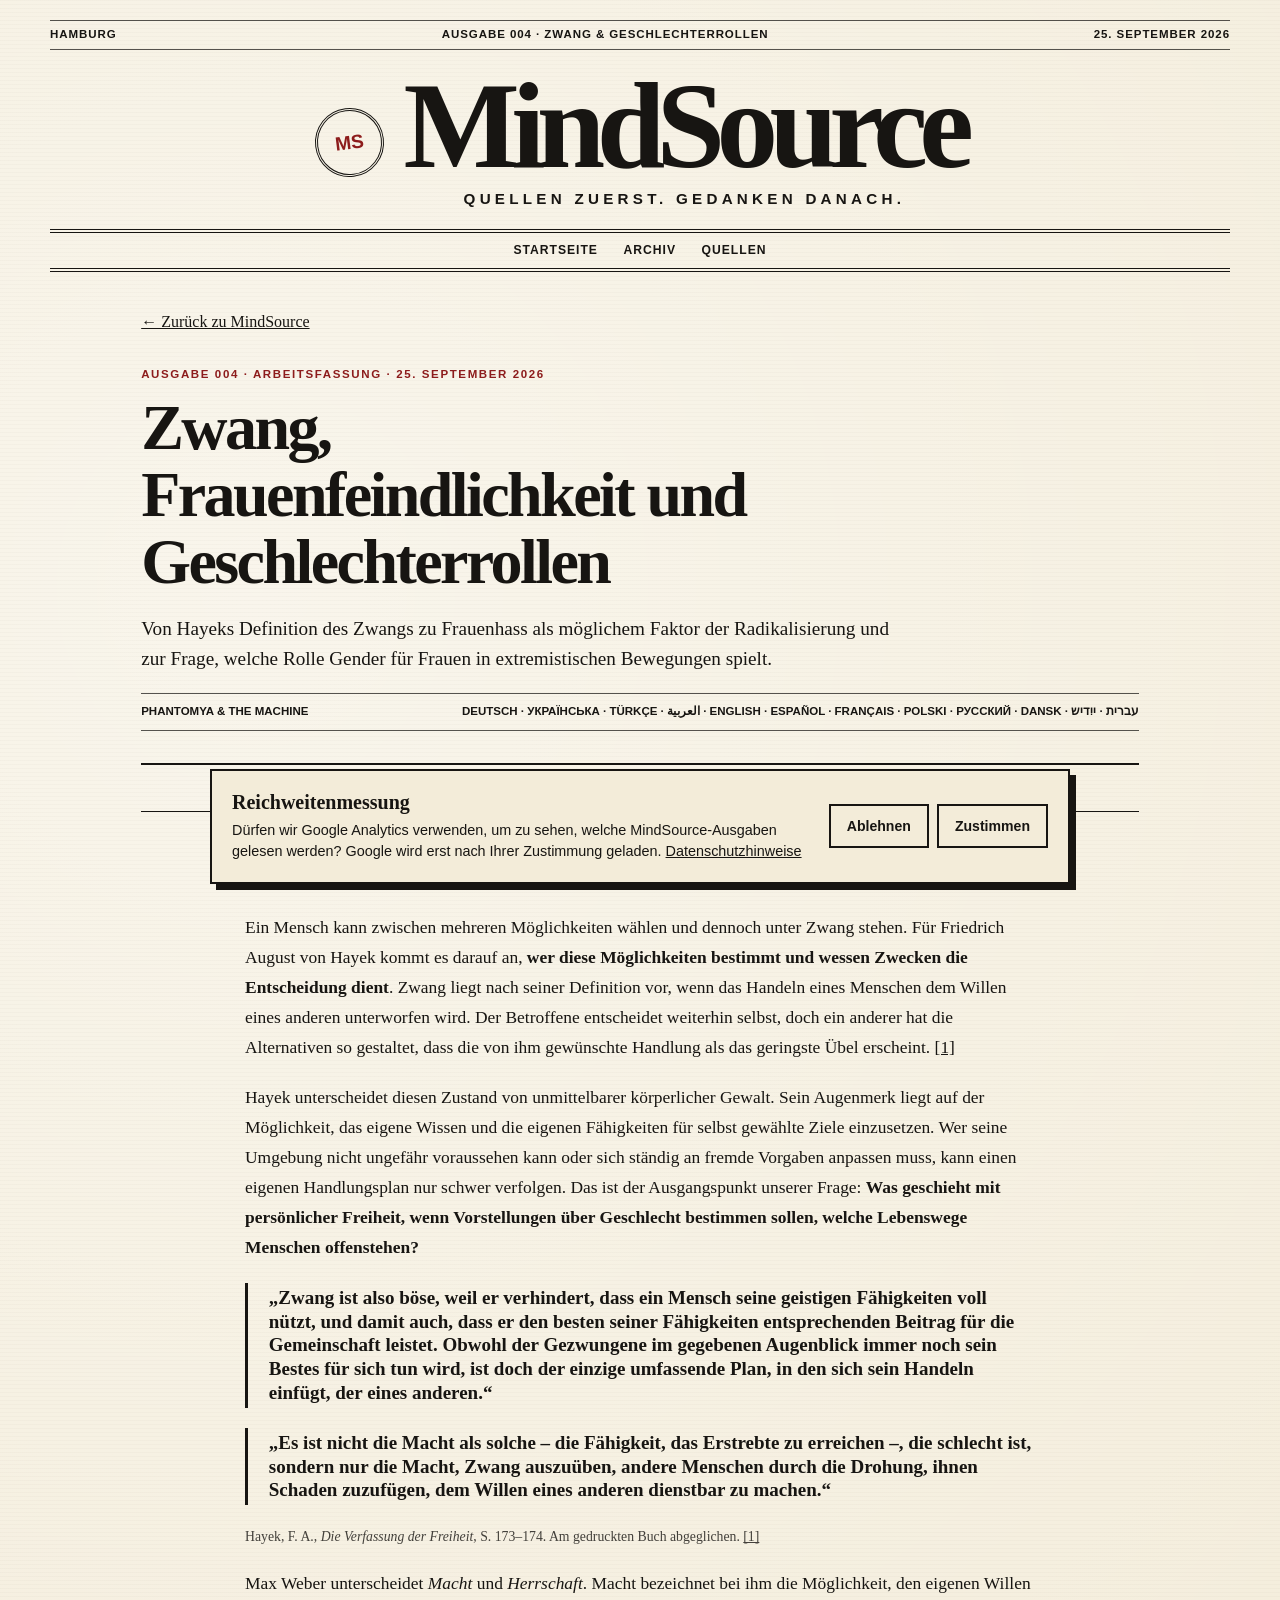
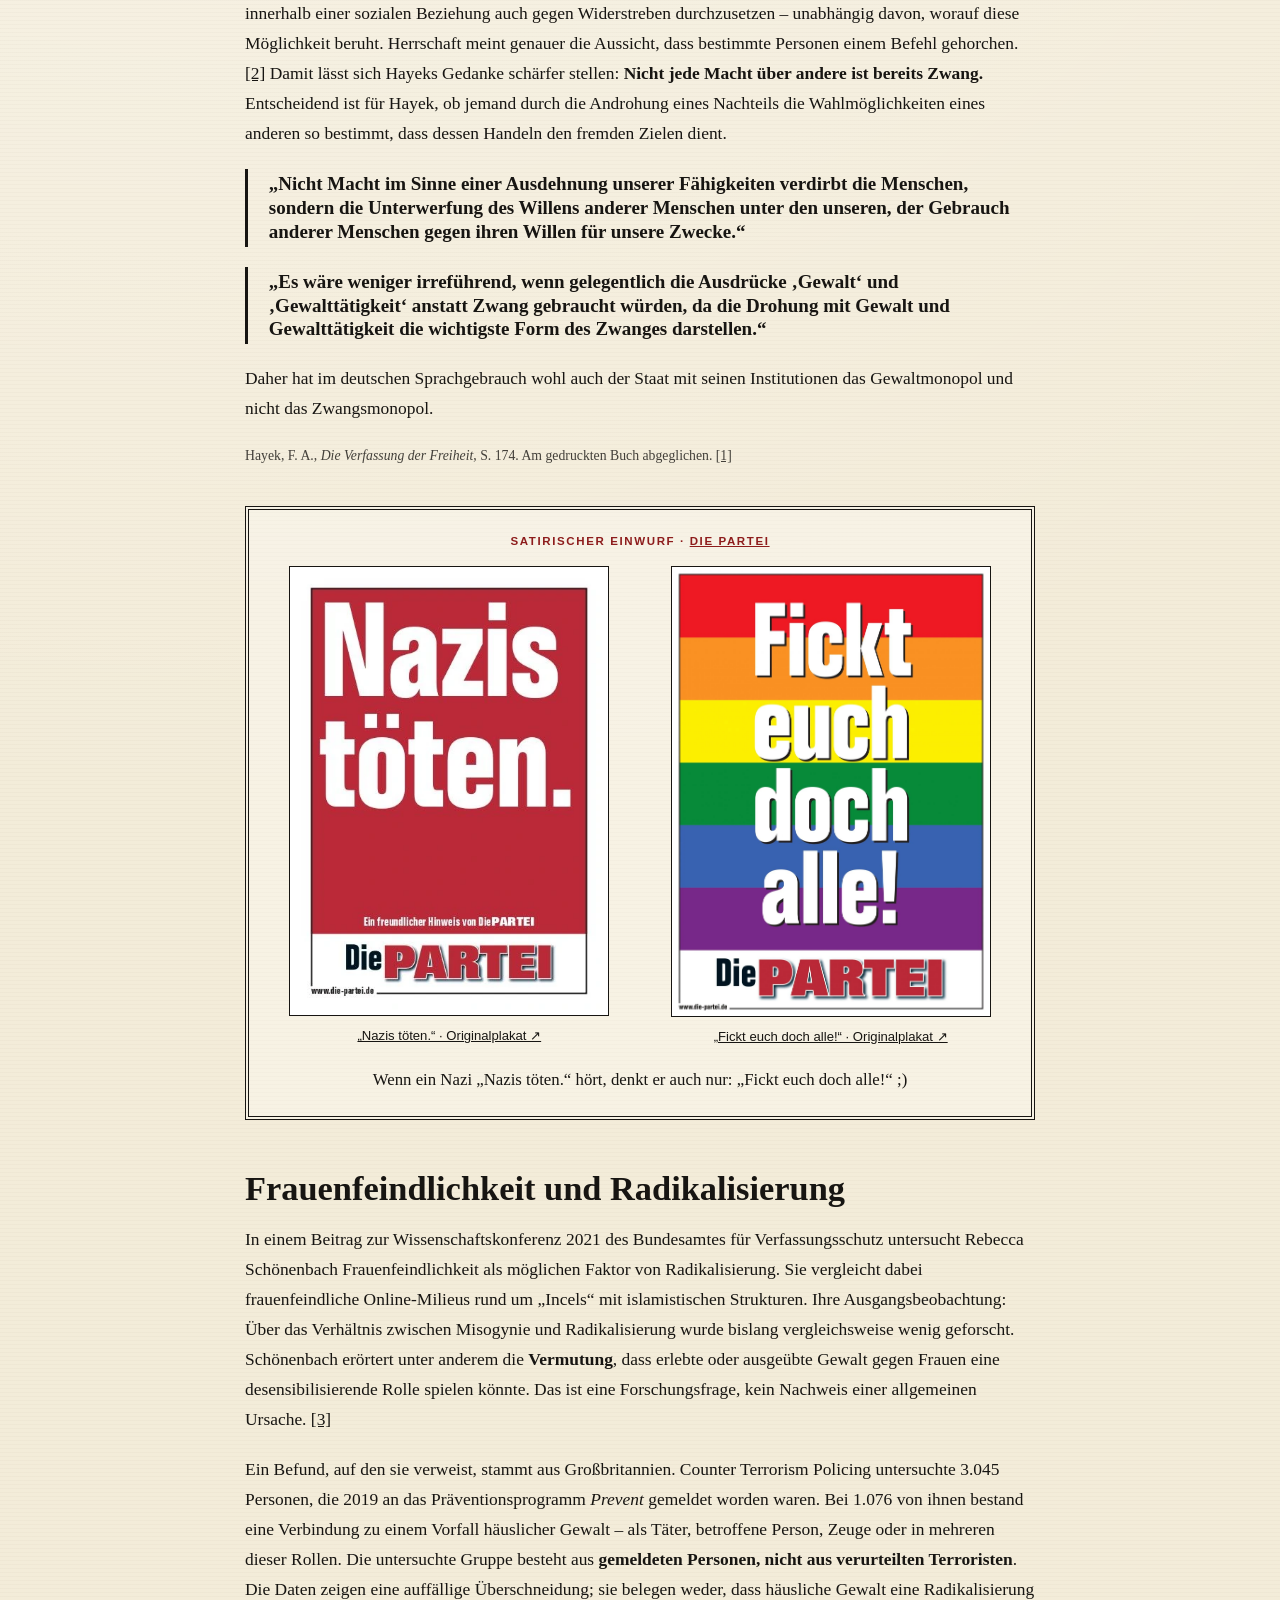
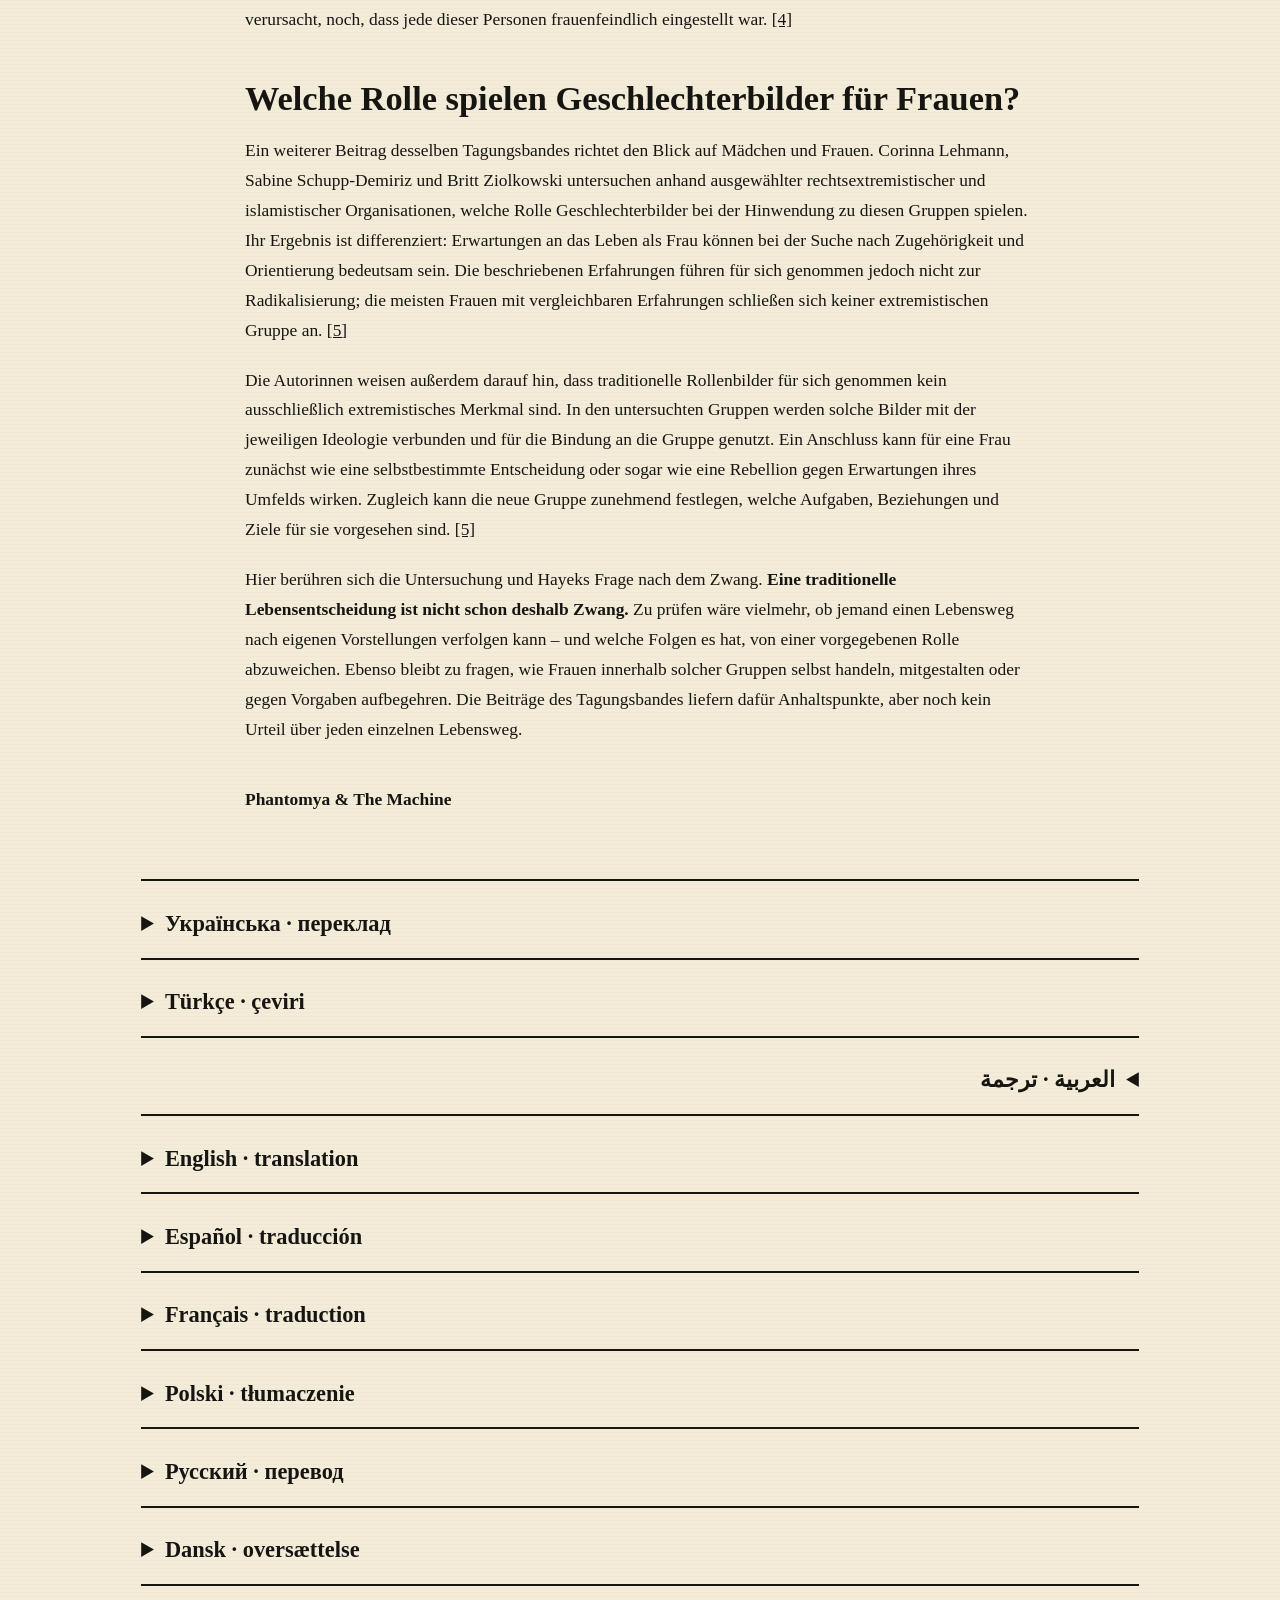
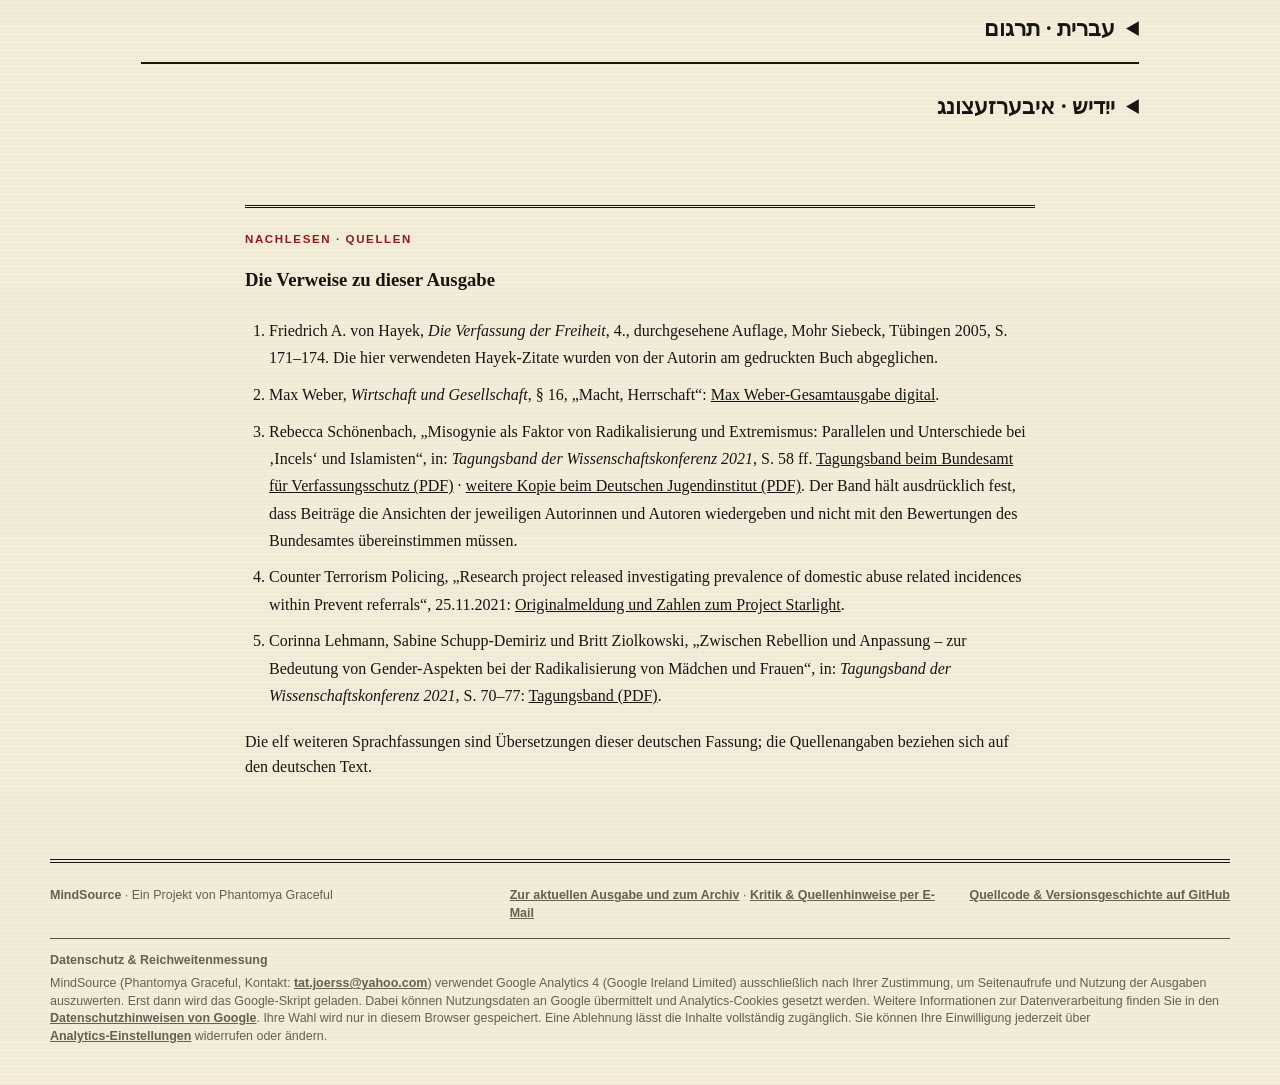
==== ausgabe-004.html @ 95b08dfb "Add Die PARTEI poster pair in intended order to issue 004" ====
<!doctype html>
<html lang="de">
<head>
  <meta charset="utf-8">
  <meta name="viewport" content="width=device-width, initial-scale=1">
  <meta name="description" content="MindSource Ausgabe 004: Hayeks Zwangsbegriff, Frauenfeindlichkeit und Geschlechterrollen in Radikalisierungsprozessen. In zwölf Sprachen.">
  <meta name="analytics-consent" content="opt-in">
  <title>Zwang, Frauenfeindlichkeit und Geschlechterrollen — MindSource 004</title>
  <link rel="stylesheet" href="style.css?v=20260925-004-posters">
  <style>
    .issue-four { max-width: 1100px; margin: 0 auto; padding: 2.4rem max(1rem, 4vw) 4rem; }
    .issue-four .return-link { display: inline-block; margin: 0 0 2rem; }
    .issue-four h2 { font-family: Georgia, serif; font-size: clamp(2.3rem, 5vw, 4.8rem); line-height: 1.05; letter-spacing: -.04em; max-width: 19ch; margin: .35rem 0 1.1rem; }
    .issue-four .issue-intro { max-width: 760px; font-size: 1.2rem; line-height: 1.55; }
    .language-nav { display: flex; flex-wrap: wrap; gap: .7rem 1.2rem; padding: 1rem 0; margin: 2rem 0 0; border-top: 2px solid currentColor; border-bottom: 1px solid currentColor; letter-spacing: normal; text-transform: none; }
    .language-nav a { font-weight: 700; }
    .issue-body { max-width: 790px; margin: 2rem auto 4rem; font-size: 1.09rem; line-height: 1.72; }
    .issue-body h3 { font-family: Georgia, serif; font-size: clamp(1.6rem, 3vw, 2.15rem); line-height: 1.2; margin: 2.7rem 0 1rem; }
    .issue-body p { margin: 0 0 1.25rem; }
    .issue-body blockquote { border-left: 3px solid currentColor; padding: .2rem 0 .2rem 1.3rem; margin: 1.25rem 0; font-family: Georgia, serif; font-size: 1.09em; }
    .issue-body .source-line { font-size: .86rem; opacity: .8; }
    .issue-body .signature { margin-top: 2.5rem; font-weight: bold; }
    .translation { border-top: 2px solid currentColor; padding-top: .9rem; }
    .translation > summary { cursor: pointer; font-size: 1.4rem; font-family: Georgia, serif; font-weight: bold; padding: .7rem 0 1rem; }
    .translation[open] > summary { border-bottom: 1px solid currentColor; }
    .translation .issue-body { margin-top: 1.5rem; }
    [dir="rtl"] { text-align: right; }
    [dir="rtl"] .issue-body { font-family: Arial, sans-serif; line-height: 1.9; }
    [dir="rtl"] blockquote { border-left: 0; padding-left: 0; border-right: 3px solid currentColor; padding-right: 1.3rem; }
    .sources-four { max-width: 790px; margin: 4rem auto 0; border-top: 3px double currentColor; padding-top: 1.5rem; overflow-wrap: anywhere; }
    .sources-four ol { padding-inline-start: 1.5rem; line-height: 1.7; }
    .sources-four li { padding: .3rem 0; }
  </style>
</head>
<body>
  <a class="skip-link" href="#inhalt">Zum Inhalt</a>
  <header class="masthead">
    <div class="utility-line"><span>Hamburg</span><span>Ausgabe 004 · Zwang &amp; Geschlechterrollen</span><span>25. September 2026</span></div>
    <div class="brand-row"><p class="edition-mark" aria-hidden="true">MS</p><div><h1>MindSource</h1><p class="claim">Quellen zuerst. Gedanken danach.</p></div></div>
    <nav aria-label="Hauptnavigation"><a href="index.html">Startseite</a><a href="index.html#archiv">Archiv</a><a href="#quellen">Quellen</a></nav>
  </header>
  <main id="inhalt" class="issue-four">
    <a class="return-link" href="index.html">← Zurück zu MindSource</a>
    <p class="eyebrow">Ausgabe 004 · Arbeitsfassung · 25. September 2026</p>
    <h2>Zwang, Frauenfeindlichkeit und Geschlechterrollen</h2>
    <p class="issue-intro">Von Hayeks Definition des Zwangs zu Frauenhass als möglichem Faktor der Radikalisierung und zur Frage, welche Rolle Gender für Frauen in extremistischen Bewegungen spielt.</p>
    <div class="byline"><span>Phantomya &amp; The Machine</span><span>Deutsch · Українська · Türkçe · العربية · English · Español · Français · Polski · Русский · Dansk · עברית · ייִדיש</span></div>
    <nav class="language-nav" id="sprachen" aria-label="Sprachfassungen"><a href="#deutsch">Deutsch</a><a href="#ukrainisch">Українська</a><a href="#tuerkisch">Türkçe</a><a href="#arabisch">العربية</a><a href="#englisch">English</a><a href="#spanisch">Español</a><a href="#franzoesisch">Français</a><a href="#polnisch">Polski</a><a href="#russisch">Русский</a><a href="#daenisch">Dansk</a><a href="#hebraeisch">עברית</a><a href="#jiddisch">ייִדיש</a></nav>

    <article class="issue-body" id="deutsch" lang="de">
      <h3>Wann wird eine Wahl fremdbestimmt?</h3>
      <p>Ein Mensch kann zwischen mehreren Möglichkeiten wählen und dennoch unter Zwang stehen. Für Friedrich August von Hayek kommt es darauf an, <strong>wer diese Möglichkeiten bestimmt und wessen Zwecken die Entscheidung dient</strong>. Zwang liegt nach seiner Definition vor, wenn das Handeln eines Menschen dem Willen eines anderen unterworfen wird. Der Betroffene entscheidet weiterhin selbst, doch ein anderer hat die Alternativen so gestaltet, dass die von ihm gewünschte Handlung als das geringste Übel erscheint. <a href="#quelle-1">[1]</a></p>
      <p>Hayek unterscheidet diesen Zustand von unmittelbarer körperlicher Gewalt. Sein Augenmerk liegt auf der Möglichkeit, das eigene Wissen und die eigenen Fähigkeiten für selbst gewählte Ziele einzusetzen. Wer seine Umgebung nicht ungefähr voraussehen kann oder sich ständig an fremde Vorgaben anpassen muss, kann einen eigenen Handlungsplan nur schwer verfolgen. Das ist der Ausgangspunkt unserer Frage: <strong>Was geschieht mit persönlicher Freiheit, wenn Vorstellungen über Geschlecht bestimmen sollen, welche Lebenswege Menschen offenstehen?</strong></p>
      <blockquote>„Zwang ist also böse, weil er verhindert, dass ein Mensch seine geistigen Fähigkeiten voll nützt, und damit auch, dass er den besten seiner Fähigkeiten entsprechenden Beitrag für die Gemeinschaft leistet. Obwohl der Gezwungene im gegebenen Augenblick immer noch sein Bestes für sich tun wird, ist doch der einzige umfassende Plan, in den sich sein Handeln einfügt, der eines anderen.“</blockquote>
      <blockquote>„Es ist nicht die Macht als solche – die Fähigkeit, das Erstrebte zu erreichen –, die schlecht ist, sondern nur die Macht, Zwang auszuüben, andere Menschen durch die Drohung, ihnen Schaden zuzufügen, dem Willen eines anderen dienstbar zu machen.“</blockquote>
      <p class="source-line">Hayek, F. A., <em>Die Verfassung der Freiheit</em>, S. 173–174. Am gedruckten Buch abgeglichen. <a href="#quelle-1">[1]</a></p>
      <p>Max Weber unterscheidet <em>Macht</em> und <em>Herrschaft</em>. Macht bezeichnet bei ihm die Möglichkeit, den eigenen Willen innerhalb einer sozialen Beziehung auch gegen Widerstreben durchzusetzen – unabhängig davon, worauf diese Möglichkeit beruht. Herrschaft meint genauer die Aussicht, dass bestimmte Personen einem Befehl gehorchen. <a href="#quelle-2">[2]</a> Damit lässt sich Hayeks Gedanke schärfer stellen: <strong>Nicht jede Macht über andere ist bereits Zwang.</strong> Entscheidend ist für Hayek, ob jemand durch die Androhung eines Nachteils die Wahlmöglichkeiten eines anderen so bestimmt, dass dessen Handeln den fremden Zielen dient.</p>
      <blockquote>„Nicht Macht im Sinne einer Ausdehnung unserer Fähigkeiten verdirbt die Menschen, sondern die Unterwerfung des Willens anderer Menschen unter den unseren, der Gebrauch anderer Menschen gegen ihren Willen für unsere Zwecke.“</blockquote>
      <blockquote>„Es wäre weniger irreführend, wenn gelegentlich die Ausdrücke ‚Gewalt‘ und ‚Gewalttätigkeit‘ anstatt Zwang gebraucht würden, da die Drohung mit Gewalt und Gewalttätigkeit die wichtigste Form des Zwanges darstellen.“</blockquote>
      <p>Daher hat im deutschen Sprachgebrauch wohl auch der Staat mit seinen Institutionen das Gewaltmonopol und nicht das Zwangsmonopol.</p>
      <p class="source-line">Hayek, F. A., <em>Die Verfassung der Freiheit</em>, S. 174. Am gedruckten Buch abgeglichen. <a href="#quelle-1">[1]</a></p>
      <aside class="poster-duo" aria-label="Satirischer Einwurf von Die PARTEI">
        <p class="section-label">Satirischer Einwurf · <a href="https://www.die-partei.de/" target="_blank" rel="noopener noreferrer">Die PARTEI</a></p>
        <div class="poster-duo__grid">
          <figure>
            <a href="https://www.parteibedarf.de/A1-Nazis-toeten./SW10112" target="_blank" rel="noopener noreferrer" aria-label="Originalplakat Nazis töten im PARTEI-Shop öffnen"><img src="assets/nazis-toeten.webp" width="449" height="632" loading="lazy" alt="Rotes Plakat der PARTEI mit dem Text: Nazis töten. Darunter: Ein freundlicher Hinweis von Die PARTEI."></a>
            <figcaption><a href="https://www.parteibedarf.de/A1-Nazis-toeten./SW10112" target="_blank" rel="noopener noreferrer">„Nazis töten.“ · Originalplakat ↗</a></figcaption>
          </figure>
          <figure>
            <a href="https://www.parteibedarf.de/Fickt-euch-doch-alle-DINA1/SW10115" target="_blank" rel="noopener noreferrer" aria-label="Originalplakat Fickt euch doch alle im PARTEI-Shop öffnen"><img src="assets/fickt-euch-doch-alle.webp" width="1362" height="1920" loading="lazy" alt="Regenbogenfarbenes Plakat der PARTEI mit dem Text: Fickt euch doch alle!"></a>
            <figcaption><a href="https://www.parteibedarf.de/Fickt-euch-doch-alle-DINA1/SW10115" target="_blank" rel="noopener noreferrer">„Fickt euch doch alle!“ · Originalplakat ↗</a></figcaption>
          </figure>
        </div>
        <p class="poster-duo__line">Wenn ein Nazi „Nazis töten.“ hört, denkt er auch nur: „Fickt euch doch alle!“ ;)</p>
      </aside>
      <h3>Frauenfeindlichkeit und Radikalisierung</h3>
      <p>In einem Beitrag zur Wissenschaftskonferenz 2021 des Bundesamtes für Verfassungsschutz untersucht Rebecca Schönenbach Frauenfeindlichkeit als möglichen Faktor von Radikalisierung. Sie vergleicht dabei frauenfeindliche Online-Milieus rund um „Incels“ mit islamistischen Strukturen. Ihre Ausgangsbeobachtung: Über das Verhältnis zwischen Misogynie und Radikalisierung wurde bislang vergleichsweise wenig geforscht. Schönenbach erörtert unter anderem die <strong>Vermutung</strong>, dass erlebte oder ausgeübte Gewalt gegen Frauen eine desensibilisierende Rolle spielen könnte. Das ist eine Forschungsfrage, kein Nachweis einer allgemeinen Ursache. <a href="#quelle-3">[3]</a></p>
      <p>Ein Befund, auf den sie verweist, stammt aus Großbritannien. Counter Terrorism Policing untersuchte 3.045 Personen, die 2019 an das Präventionsprogramm <em>Prevent</em> gemeldet worden waren. Bei 1.076 von ihnen bestand eine Verbindung zu einem Vorfall häuslicher Gewalt – als Täter, betroffene Person, Zeuge oder in mehreren dieser Rollen. Die untersuchte Gruppe besteht aus <strong>gemeldeten Personen, nicht aus verurteilten Terroristen</strong>. Die Daten zeigen eine auffällige Überschneidung; sie belegen weder, dass häusliche Gewalt eine Radikalisierung verursacht, noch, dass jede dieser Personen frauenfeindlich eingestellt war. <a href="#quelle-4">[4]</a></p>
      <h3>Welche Rolle spielen Geschlechterbilder für Frauen?</h3>
      <p>Ein weiterer Beitrag desselben Tagungsbandes richtet den Blick auf Mädchen und Frauen. Corinna Lehmann, Sabine Schupp-Demiriz und Britt Ziolkowski untersuchen anhand ausgewählter rechtsextremistischer und islamistischer Organisationen, welche Rolle Geschlechterbilder bei der Hinwendung zu diesen Gruppen spielen. Ihr Ergebnis ist differenziert: Erwartungen an das Leben als Frau können bei der Suche nach Zugehörigkeit und Orientierung bedeutsam sein. Die beschriebenen Erfahrungen führen für sich genommen jedoch nicht zur Radikalisierung; die meisten Frauen mit vergleichbaren Erfahrungen schließen sich keiner extremistischen Gruppe an. <a href="#quelle-5">[5]</a></p>
      <p>Die Autorinnen weisen außerdem darauf hin, dass traditionelle Rollenbilder für sich genommen kein ausschließlich extremistisches Merkmal sind. In den untersuchten Gruppen werden solche Bilder mit der jeweiligen Ideologie verbunden und für die Bindung an die Gruppe genutzt. Ein Anschluss kann für eine Frau zunächst wie eine selbstbestimmte Entscheidung oder sogar wie eine Rebellion gegen Erwartungen ihres Umfelds wirken. Zugleich kann die neue Gruppe zunehmend festlegen, welche Aufgaben, Beziehungen und Ziele für sie vorgesehen sind. <a href="#quelle-5">[5]</a></p>
      <p>Hier berühren sich die Untersuchung und Hayeks Frage nach dem Zwang. <strong>Eine traditionelle Lebensentscheidung ist nicht schon deshalb Zwang.</strong> Zu prüfen wäre vielmehr, ob jemand einen Lebensweg nach eigenen Vorstellungen verfolgen kann – und welche Folgen es hat, von einer vorgegebenen Rolle abzuweichen. Ebenso bleibt zu fragen, wie Frauen innerhalb solcher Gruppen selbst handeln, mitgestalten oder gegen Vorgaben aufbegehren. Die Beiträge des Tagungsbandes liefern dafür Anhaltspunkte, aber noch kein Urteil über jeden einzelnen Lebensweg.</p>
      <p class="signature">Phantomya &amp; The Machine</p>
    </article>

    <details class="translation" id="ukrainisch" lang="uk">
      <summary>Українська · переклад</summary>
      <article class="issue-body">
        <h3>Примус, ненависть до жінок і гендерні ролі</h3>
        <h3>Коли вибір визначає чужа воля?</h3>
        <p>Людина може вибирати між кількома можливостями й водночас перебувати під примусом. Для Фрідріха Августа фон Гаєка важливо, <strong>хто визначає ці можливості й чиїм цілям служить рішення</strong>. За його визначенням, примус існує тоді, коли дії людини підпорядковуються волі іншої. Людина все ще вирішує сама, але інша особа розставила альтернативи так, що бажана для неї дія здається найменшим злом. <a href="#quelle-1">[1]</a></p>
        <p>Гаєк відрізняє такий стан від безпосереднього фізичного насильства. Його цікавить можливість застосовувати власні знання й здібності задля самостійно обраних цілей. Хто не може бодай приблизно передбачити умови свого оточення або постійно мусить пристосовуватися до чужих вказівок, тому важко дотримуватися власного плану дій. Це вихідна точка нашого запитання: <strong>що стається з особистою свободою, коли уявлення про стать мають визначати, які життєві шляхи відкриті людині?</strong></p>
        <blockquote>«Отже, примус є злом, бо не дає людині повністю використовувати свої розумові здібності, а отже, й робити для спільноти найкращий внесок, на який вона здатна. Хоча людина під примусом у певну мить усе ще робитиме те, що вважає найкращим для себе, єдиний загальний план, у який вписується її дія, належить іншій особі».</blockquote>
        <blockquote>«Поганою є не влада сама по собі — здатність досягати бажаного, — а лише влада примушувати: за допомогою загрози завдати шкоди ставити інших людей на службу чужій волі».</blockquote>
        <p class="source-line">Гаєк, <em>Die Verfassung der Freiheit</em>, с. 173–174. Цитати перекладено з німецького тексту, звіреного з друкованою книгою. <a href="#quelle-1">[1]</a></p>
        <p>Макс Вебер розрізняє <em>владу</em> і <em>панування</em>. Влада для нього означає можливість проводити власну волю в соціальних відносинах навіть попри опір, незалежно від того, на чому ця можливість ґрунтується. Панування — це конкретніше ймовірність того, що певні особи коритимуться наказу. <a href="#quelle-2">[2]</a> Це допомагає точніше сформулювати думку Гаєка: <strong>не кожна влада над іншими вже є примусом</strong>. Вирішальне для нього — чи визначає хтось вибір іншої людини загрозою негативних наслідків так, що її дії служать чужим цілям.</p>
        <blockquote>«Людей псує не влада як розширення наших здібностей, а підпорядкування волі інших нашій волі й використання їх проти їхньої волі для власних цілей».</blockquote>
        <blockquote>«Було б менш оманливо часом уживати слова “сила” і “насильство” замість “примус”, адже загроза силою і насильством є найважливішою формою примусу».</blockquote>
        <p>Мабуть, тому в німецькій мові й говорять про монополію держави та її інститутів на насильство, а не про монополію на примус.</p>
        <p class="source-line">Гаєк, с. 174. Цитати перекладено з німецького тексту, звіреного з друкованою книгою. <a href="#quelle-1">[1]</a></p>
        <h3>Ненависть до жінок і радикалізація</h3>
        <p>У статті для збірника наукової конференції Федерального відомства Німеччини із захисту конституції 2021 року Ребекка Шененбах досліджує мізогінію як можливий чинник радикалізації. Вона порівнює женоненависницькі онлайн-середовища навколо «інцелів» з ісламістськими структурами. Її вихідне спостереження: зв’язок мізогінії та радикалізації досі досліджено порівняно мало. Вона розглядає, зокрема, <strong>припущення</strong>, що пережите або вчинене насильство щодо жінок може притупляти чутливість до насильства. Це дослідницьке питання, а не доведення загальної причини. <a href="#quelle-3">[3]</a></p>
        <p>Один із результатів, на які вона посилається, походить із Великої Британії. Counter Terrorism Policing вивчила 3 045 осіб, про яких у 2019 році повідомили до профілактичної програми <em>Prevent</em>. Із них 1 076 були пов’язані з випадком домашнього насильства як кривдники, постраждалі, свідки або в кількох ролях одночасно. Досліджувана група складається з <strong>осіб, про яких надійшли повідомлення, а не із засуджених терористів</strong>. Дані показують помітний перетин, але не доводять ані того, що домашнє насильство спричиняє радикалізацію, ані того, що кожна з цих осіб ненавиділа жінок. <a href="#quelle-4">[4]</a></p>
        <h3>Яку роль для жінок відіграють гендерні уявлення?</h3>
        <p>Інша стаття цього збірника присвячена дівчатам і жінкам. Корінна Леманн, Сабіне Шупп-Деміріц і Брітт Ціолковскі на прикладі окремих праворадикальних та ісламістських організацій досліджують роль гендерних уявлень у приєднанні до цих груп. Їхній висновок неоднозначний: очікування щодо життя жінки можуть мати значення в пошуках належності та орієнтирів. Проте такі переживання самі собою не ведуть до радикалізації; більшість жінок із подібним досвідом не долучається до екстремістських груп. <a href="#quelle-5">[5]</a></p>
        <p>Авторки також наголошують, що традиційні ролі самі собою не є ознакою виключно екстремізму. У досліджених групах їх поєднують з ідеологією та використовують для утримання членів. Приєднання може спершу здаватися жінці самостійним рішенням або навіть бунтом проти очікувань оточення. Водночас нова група може дедалі сильніше визначати призначені їй завдання, стосунки та цілі. <a href="#quelle-5">[5]</a></p>
        <p>Тут дослідження перетинається з питанням Гаєка про примус. <strong>Традиційний життєвий вибір сам собою ще не є примусом.</strong> Варто з’ясувати, чи може людина йти шляхом відповідно до власних уявлень і що станеться, якщо вона відхилиться від нав’язаної ролі. Також треба запитати, як жінки всередині таких груп самі діють, беруть участь у їх формуванні або чинять опір правилам. Статті збірника дають підстави для роздумів, але не виносять вирок кожному окремому життю.</p>
        <p class="signature">Phantomya &amp; The Machine</p>
      </article>
    </details>
    <details class="translation" id="tuerkisch" lang="tr">
      <summary>Türkçe · çeviri</summary>
      <article class="issue-body">
        <h3>Zorlama, kadın düşmanlığı ve toplumsal cinsiyet rolleri</h3>
        <h3>Bir seçim ne zaman başkasının iradesine tabi olur?</h3>
        <p>İnsan birden fazla seçenek arasında karar verebilir ve yine de zorlama altında olabilir. Friedrich August von Hayek için belirleyici olan, <strong>bu seçenekleri kimin belirlediği ve kararın kimin amaçlarına hizmet ettiğidir</strong>. Tanımına göre bir insanın eylemleri başkasının iradesine tabi kılındığında zorlama vardır. İlgili kişi hâlâ kendi kararını verir; ancak başka biri alternatifleri öyle düzenlemiştir ki istediği eylem en az kötü seçenek gibi görünür. <a href="#quelle-1">[1]</a></p>
        <p>Hayek bu durumu doğrudan fiziksel şiddetten ayırır. İnsanın kendi bilgisi ve yeteneklerini seçtiği amaçlar için kullanabilme olanağı üzerinde durur. Çevresindeki koşulları kabaca öngöremeyen veya sürekli başkalarının talimatlarına uymak zorunda kalan biri, kendi eylem planını sürdürmekte zorlanır. Sorumuz buradan doğuyor: <strong>Toplumsal cinsiyet hakkındaki düşünceler insanlara hangi yaşam yollarının açık olduğunu belirlediğinde kişisel özgürlüğe ne olur?</strong></p>
        <blockquote>“Zorlama kötüdür; çünkü insanın zihinsel yeteneklerini tam olarak kullanmasını ve böylece topluma yeteneklerinin elverdiği en iyi katkıyı sunmasını engeller. Zorlanan kişi o anda kendisi için en iyisini yapmaya devam etse bile, eyleminin dâhil olduğu tek kapsamlı plan başkasına aittir.”</blockquote>
        <blockquote>“Kötü olan gücün kendisi — ulaşılmak istenene erişme yeteneği — değil, zorlama gücüdür: başkalarına zarar verme tehdidiyle onları bir başkasının iradesine hizmet ettirmek.”</blockquote>
        <p class="source-line">Hayek, <em>Die Verfassung der Freiheit</em>, s. 173–174. Alıntılar, basılı kitapla karşılaştırılmış Almanca metinden çevrilmiştir. <a href="#quelle-1">[1]</a></p>
        <p>Max Weber <em>güç</em> ve <em>egemenlik</em> arasında ayrım yapar. Güç, dayanağı ne olursa olsun, sosyal bir ilişki içinde kişinin kendi iradesini dirence rağmen kabul ettirebilme olanağıdır. Egemenlik ise daha belirli olarak bazı kişilerin bir buyruğa itaat etme ihtimalidir. <a href="#quelle-2">[2]</a> Bu, Hayek’in düşüncesini netleştirir: <strong>Başkaları üzerinde her güç kullanımı zorlama değildir.</strong> Hayek için belirleyici olan, birinin olumsuz bir sonuçla tehdit ederek başka birinin seçeneklerini, onun eylemleri yabancı amaçlara hizmet edecek biçimde belirleyip belirlemediğidir.</p>
        <blockquote>“İnsanları yozlaştıran, yeteneklerimizin genişlemesi anlamındaki güç değil, başkalarının iradesini bizimkine tabi kılmak ve onları kendi isteklerine karşı bizim amaçlarımız için kullanmaktır.”</blockquote>
        <blockquote>“Bazen zorlama yerine ‘kuvvet’ ve ‘şiddet’ sözcüklerini kullanmak daha az yanıltıcı olurdu; çünkü kuvvet ve şiddet tehdidi zorlamanın en önemli biçimidir.”</blockquote>
        <p>Belki de Almancada bu yüzden devletin ve kurumlarının zorlama tekeli değil, şiddet tekeli olduğu söylenir.</p>
        <p class="source-line">Hayek, s. 174. Alıntılar basılı kitapla karşılaştırılmış Almanca metinden çevrilmiştir. <a href="#quelle-1">[1]</a></p>
        <h3>Kadın düşmanlığı ve radikalleşme</h3>
        <p>Almanya Federal Anayasayı Koruma Dairesinin 2021 bilim konferansı kitabındaki bir makalede Rebecca Schönenbach, kadın düşmanlığını olası bir radikalleşme etkeni olarak inceliyor. “İncel” çevresindeki kadın düşmanı internet ortamlarını İslamcı yapılarla karşılaştırıyor. Başlangıç gözlemi şu: Kadın düşmanlığı ile radikalleşme arasındaki ilişki şimdiye kadar görece az araştırıldı. Yaşanan veya uygulanan kadınlara yönelik şiddetin, kişileri şiddete karşı duyarsızlaştırabileceği <strong>varsayımını</strong> da ele alıyor. Bu bir araştırma sorusu, genel bir nedenin kanıtı değil. <a href="#quelle-3">[3]</a></p>
        <p>Atıfta bulunduğu bulgulardan biri Britanya’dan geliyor. Counter Terrorism Policing, 2019’da önleme programı <em>Prevent</em>’e bildirilen 3.045 kişiyi inceledi. Bunların 1.076’sının aile içi şiddet olayıyla, fail, mağdur, tanık veya bu rollerin birkaçı olarak bağlantısı vardı. İncelenenler <strong>bildirilmiş kişilerdir, hüküm giymiş teröristler değil</strong>. Veriler dikkat çekici bir örtüşme gösteriyor; aile içi şiddetin radikalleşmeye neden olduğunu veya bu kişilerin hepsinin kadın düşmanı olduğunu kanıtlamıyor. <a href="#quelle-4">[4]</a></p>
        <h3>Toplumsal cinsiyet imgeleri kadınlar için nasıl bir rol oynuyor?</h3>
        <p>Aynı kitaptaki başka bir makale kızlara ve kadınlara odaklanıyor. Corinna Lehmann, Sabine Schupp-Demiriz ve Britt Ziolkowski, seçilmiş aşırı sağ ve İslamcı örgütlere katılımda toplumsal cinsiyet imgelerinin rolünü inceliyor. Sonuçları ayrıntılı: Kadın olarak yaşama dair beklentiler, aidiyet ve yön arayışında önem kazanabilir. Ancak bu deneyimler tek başına radikalleşmeye yol açmaz; benzer deneyimleri yaşayan kadınların çoğu aşırıcı bir gruba katılmaz. <a href="#quelle-5">[5]</a></p>
        <p>Yazarlar, geleneksel rollerin tek başına aşırıcılığa özgü olmadığını da belirtiyor. İncelenen gruplarda bu imgeler ideolojiyle bağlanıp kişileri grupta tutmak için kullanılıyor. Katılım, bir kadına başlangıçta kendi kararı, hatta çevresinin beklentilerine karşı bir isyan gibi gelebilir. Aynı zamanda yeni grup kendisine hangi görevlerin, ilişkilerin ve hedeflerin uygun olduğunu giderek daha çok belirleyebilir. <a href="#quelle-5">[5]</a></p>
        <p>Burada araştırma, Hayek’in zorlama sorusuyla buluşuyor. <strong>Geleneksel bir yaşam seçimi sırf bu nedenle zorlama değildir.</strong> Asıl bakılması gereken, bir insanın kendi tasavvurlarına göre bir yaşam yolu izleyip izleyemediği ve önceden belirlenen rolden ayrılırsa ne olacağıdır. Kadınların bu gruplarda kendilerinin nasıl hareket ettiği, gruba nasıl yön verdiği veya kurallara nasıl karşı çıktığı da sorulmalıdır. Kitaptaki makaleler buna dair ipuçları verir, ama her bireysel yaşam yolu hakkında hüküm vermez.</p>
        <p class="signature">Phantomya &amp; The Machine</p>
      </article>
    </details>
    <details class="translation" id="arabisch" lang="ar" dir="rtl">
      <summary>العربية · ترجمة</summary>
      <article class="issue-body">
        <h3>الإكراه وكراهية النساء والأدوار الجندرية</h3>
        <h3>متى يصبح الاختيار خاضعًا لإرادة شخص آخر؟</h3>
        <p>قد يختار الإنسان بين إمكانات متعددة ومع ذلك يكون مُكرَهًا. ما يهمّ فريدريش أوغست فون هايك هو <strong>من يحدّد تلك الإمكانات ولأيّ غايات يخدم القرار</strong>. ووفق تعريفه، ينشأ الإكراه حين تخضع أفعال شخص لإرادة شخص آخر. لا يزال الشخص المعني يقرّر بنفسه، لكن غيره رتّب البدائل بحيث يبدو الفعل الذي يريده هو أقلّ الشرور. <a href="#quelle-1">[1]</a></p>
        <p>يميّز هايك هذا الوضع عن العنف الجسدي المباشر. وينصبّ اهتمامه على إمكانية أن يستخدم الإنسان معرفته وقدراته لتحقيق أهداف اختارها بنفسه. من لا يستطيع توقّع ظروف محيطه ولو على نحو تقريبي، أو يضطر باستمرار إلى التكيّف مع تعليمات الآخرين، يصعب عليه اتباع خطة خاصة به. وهذا هو منطلق سؤالنا: <strong>ماذا يحدث للحرية الشخصية حين يُراد للتصورات عن الجندر أن تحدّد مسارات الحياة المتاحة للناس؟</strong></p>
        <blockquote>«الإكراه شرّ لأنه يمنع الإنسان من استخدام قدراته العقلية كاملة، وبذلك يمنعه أيضًا من تقديم أفضل مساهمة يستطيع تقديمها للمجتمع. ومع أن الشخص المُكرَه سيظلّ يفعل في اللحظة المعنية ما يراه الأفضل لنفسه، فإن الخطة العامة الوحيدة التي يندرج فيها فعله تخصّ شخصًا آخر».</blockquote>
        <blockquote>«ليست السلطة في ذاتها — أي القدرة على بلوغ ما نسعى إليه — أمرًا سيئًا، بل السيئ هو سلطة الإكراه: تسخير أناس آخرين لإرادة شخص آخر بتهديدهم بإلحاق الضرر بهم».</blockquote>
        <p class="source-line">هايك، <em>Die Verfassung der Freiheit</em>، ص. 173–174. تُرجمت الاقتباسات عن النص الألماني الذي قارنته الكاتبة بالكتاب المطبوع. <a href="#quelle-1">[1]</a></p>
        <p>يميّز ماكس فيبر بين <em>القوة</em> و<em>الهيمنة</em>. والقوة عنده هي إمكانية فرض إرادة المرء في علاقة اجتماعية حتى في مواجهة المقاومة، بصرف النظر عن أساس هذه الإمكانية. أما الهيمنة فهي، على نحو أدق، احتمال أن يطيع أشخاص محددون أمرًا. <a href="#quelle-2">[2]</a> وبذلك يمكن توضيح فكرة هايك: <strong>ليست كل قوة تُمارَس على الآخرين إكراهًا.</strong> الحاسم عنده هو ما إذا كان شخص ما يحدّد خيارات شخص آخر بالتهديد بإلحاق ضرر، بحيث تخدم أفعال الأخير أهداف غيره.</p>
        <blockquote>«ليس ما يفسد البشر هو القوة بمعنى توسيع قدراتنا، بل إخضاع إرادة الآخرين لإرادتنا واستخدامهم ضد إرادتهم لتحقيق أهدافنا».</blockquote>
        <blockquote>«سيكون أقل تضليلًا استخدام كلمتي “القوة” و“العنف” أحيانًا بدلًا من الإكراه، لأن التهديد بالقوة والعنف هو أهم أشكال الإكراه».</blockquote>
        <p>ولعلّ هذا يفسّر لماذا يُقال بالألمانية إن للدولة ومؤسساتها احتكارًا للعنف، وليس احتكارًا للإكراه.</p>
        <p class="source-line">هايك، ص. 174. تُرجمت الاقتباسات عن النص الألماني الذي قارنته الكاتبة بالكتاب المطبوع. <a href="#quelle-1">[1]</a></p>
        <h3>كراهية النساء والتطرف</h3>
        <p>تبحث ريبيكا شوننباخ، في مساهمة ضمن وقائع مؤتمر المكتب الاتحادي الألماني لحماية الدستور العلمي لعام 2021، كراهية النساء بوصفها عاملًا محتملًا في التطرف. وتقارن بين أوساط الإنترنت المعادية للنساء المرتبطة بـ«الإنسل» وبُنى إسلاموية. وتنطلق من ملاحظة أن العلاقة بين كراهية النساء والتطرف لم تُدرس كثيرًا حتى الآن. وتناقش، من بين أمور أخرى، <strong>فرضية</strong> مفادها أن التعرض للعنف ضد النساء أو ممارسته قد يضعف الحساسية تجاه العنف. هذا سؤال بحثي، وليس إثباتًا لسبب عام. <a href="#quelle-3">[3]</a></p>
        <p>تأتي إحدى النتائج التي تستشهد بها من بريطانيا. فقد درس جهاز Counter Terrorism Policing حالات 3,045 شخصًا أُحيلوا عام 2019 إلى برنامج الوقاية <em>Prevent</em>. وكان لدى 1,076 منهم ارتباط بحادثة عنف منزلي، بصفتهم مرتكبين أو متضررين أو شهودًا، أو في أكثر من دور. تتكون المجموعة المدروسة من <strong>أشخاص أُحيلوا إلى البرنامج، لا من إرهابيين أُدينوا</strong>. وتُظهر البيانات تداخلًا لافتًا؛ لكنها لا تثبت أن العنف المنزلي يسبّب التطرف، ولا أن جميع هؤلاء كانوا معادين للنساء. <a href="#quelle-4">[4]</a></p>
        <h3>ما دور تصورات الجندر بالنسبة إلى النساء؟</h3>
        <p>تتناول مساهمة أخرى في الكتاب نفسه الفتيات والنساء. وتدرس كورينا ليمان وزابينه شوب-ديميريتس وبريت تسيولكوفسكي، اعتمادًا على منظمات يمينية متطرفة وإسلاموية مختارة، دور تصورات الجندر في الانضمام إلى هذه الجماعات. ونتيجتهن دقيقة: قد تؤثر توقعات المجتمع بشأن حياة المرأة في البحث عن الانتماء والاتجاه. غير أن هذه التجارب وحدها لا تؤدي إلى التطرف؛ فمعظم النساء ذوات التجارب المشابهة لا ينضممن إلى أي جماعة متطرفة. <a href="#quelle-5">[5]</a></p>
        <p>وتشير الباحثات أيضًا إلى أن الأدوار التقليدية في حد ذاتها ليست سمة حصرية للتطرف. ففي الجماعات المدروسة ترتبط هذه التصورات بالأيديولوجيا وتُستعمل لتعزيز ارتباط الفرد بالجماعة. وقد يبدو الانضمام للمرأة في البداية قرارًا مستقلًا، بل تمرّدًا على توقعات محيطها. وفي الوقت نفسه قد تصبح الجماعة الجديدة أكثر تحكمًا في المهام والعلاقات والأهداف المرسومة لها. <a href="#quelle-5">[5]</a></p>
        <p>هنا يلتقي البحث بسؤال هايك عن الإكراه. <strong>اختيار نمط حياة تقليدي لا يعني الإكراه لمجرد كونه تقليديًا.</strong> بل ينبغي النظر في ما إذا كان الشخص يستطيع اتباع الطريق الذي يختاره وما عواقب الخروج عن الدور المحدد له. ويبقى أن نسأل كيف تتصرف النساء داخل هذه الجماعات، وكيف يشاركن في تشكيلها أو يعارضن قواعدها. تقدم مقالات الكتاب مؤشرات، لكنها لا تحكم على كل مسار حياة فردي.</p>
        <p class="signature" dir="ltr">Phantomya &amp; The Machine</p>
      </article>
    </details>
    <details class="translation" id="englisch" lang="en">
      <summary>English · translation</summary>
      <article class="issue-body">
        <h3>Coercion, hatred of women and gender roles</h3>
        <h3>When is a choice shaped by someone else?</h3>
        <p>A person can choose between several options and still be subject to coercion. For Friedrich August von Hayek, the question is <strong>who determines those options and whose purposes the decision serves</strong>. By his definition, coercion occurs when one person's actions are subjected to another's will. The person affected still makes the decision, but someone else has arranged the alternatives so that the action they want appears to be the lesser evil. <a href="#quelle-1">[1]</a></p>
        <p>Hayek distinguishes this condition from direct physical violence. His concern is whether people can use their own knowledge and abilities for goals they choose themselves. Someone who cannot roughly foresee their surroundings, or who must constantly adapt to another person's instructions, finds it difficult to follow a plan of their own. That is where our question begins: <strong>What happens to personal freedom when ideas about gender are supposed to determine which paths in life are open to people?</strong></p>
        <blockquote>“Coercion is bad because it prevents a person from making full use of their mental abilities and thus from making the best contribution to the community that their abilities allow. Although the coerced person will still do what is best for themselves at any given moment, the only comprehensive plan into which their action fits belongs to someone else.”</blockquote>
        <blockquote>“It is not power as such — the ability to achieve what one seeks — that is bad, but only the power to coerce: to make other people serve someone else's will by threatening to harm them.”</blockquote>
        <p class="source-line">Hayek, <em>Die Verfassung der Freiheit</em>, pp. 173–174. Quotations translated from the German text checked against the printed book. <a href="#quelle-1">[1]</a></p>
        <p>Max Weber distinguishes <em>power</em> from <em>domination</em>. For him, power is the possibility of carrying out one's own will within a social relationship even against resistance, whatever that possibility rests on. Domination means, more specifically, the prospect that particular people will obey a command. <a href="#quelle-2">[2]</a> This sharpens Hayek's point: <strong>not every exercise of power over others is coercion</strong>. What matters for Hayek is whether someone threatens a disadvantage and thereby shapes another person's choices so that their actions serve someone else's ends.</p>
        <blockquote>“It is not power in the sense of extending our abilities that corrupts people, but subjecting other people's wills to our own and using them against their will for our purposes.”</blockquote>
        <blockquote>“It would be less misleading if ‘force’ and ‘violence’ were sometimes used instead of coercion, since the threat of force and violence is the most important form of coercion.”</blockquote>
        <p>Perhaps that is why German speaks of the state and its institutions having a monopoly on violence, rather than a monopoly on coercion.</p>
        <p class="source-line">Hayek, p. 174. Quotations translated from the German text checked against the printed book. <a href="#quelle-1">[1]</a></p>
        <h3>Hatred of women and radicalisation</h3>
        <p>In a contribution to the proceedings of the 2021 academic conference organised by Germany's Federal Office for the Protection of the Constitution, Rebecca Schönenbach examines misogyny as a possible factor in radicalisation. She compares misogynistic online circles around “incels” with Islamist structures. Her starting observation is that the relationship between misogyny and radicalisation has received comparatively little research. Among other things, she discusses the <strong>hypothesis</strong> that violence against women, whether experienced or perpetrated, might desensitise people to violence. That is a research question, not proof of a general cause. <a href="#quelle-3">[3]</a></p>
        <p>One finding she cites comes from Britain. Counter Terrorism Policing examined 3,045 people referred to the prevention programme <em>Prevent</em> in 2019. Of those, 1,076 had a link to a domestic abuse incident, as a perpetrator, victim, witness, or in more than one of these roles. The group consists of <strong>people who were referred, not convicted terrorists</strong>. The data reveal a striking overlap; they establish neither that domestic abuse causes radicalisation nor that every person involved held misogynistic views. <a href="#quelle-4">[4]</a></p>
        <h3>What role do images of gender play for women?</h3>
        <p>Another contribution in the same volume looks at girls and women. Corinna Lehmann, Sabine Schupp-Demiriz and Britt Ziolkowski examine selected far-right and Islamist organisations to ask what role images of gender play when women join these groups. Their finding is nuanced: expectations about life as a woman can matter in a search for belonging and direction. But these experiences do not, by themselves, lead to radicalisation; most women with similar experiences join no extremist group. <a href="#quelle-5">[5]</a></p>
        <p>The authors also point out that traditional gender roles are not in themselves exclusive to extremism. In the groups studied, such images become tied to the ideology and are used to bind members to the group. Joining can initially feel to a woman like an independent choice, even a rebellion against the expectations around her. At the same time, the new group may increasingly define the tasks, relationships and goals intended for her. <a href="#quelle-5">[5]</a></p>
        <p>This is where the study meets Hayek's question about coercion. <strong>A traditional choice in life is not coercion simply because it is traditional.</strong> The question is whether someone can pursue a path on their own terms, and what happens if they depart from a prescribed role. We should also ask how women within such groups act for themselves, help shape the groups or defy their rules. The contributions provide clues, but no verdict on every individual life.</p>
        <p class="signature">Phantomya &amp; The Machine</p>
      </article>
    </details>
    <details class="translation" id="spanisch" lang="es">
      <summary>Español · traducción</summary>
      <article class="issue-body">
        <h3>Coacción, misoginia y roles de género</h3>
        <h3>¿Cuándo deja de ser propia una elección?</h3>
        <p>Una persona puede elegir entre varias posibilidades y, aun así, estar sometida a coacción. Para Friedrich August von Hayek, lo decisivo es <strong>quién determina esas posibilidades y a quién sirve la decisión</strong>. Según su definición, hay coacción cuando las acciones de una persona se someten a la voluntad de otra. La persona afectada sigue decidiendo, pero otra ha dispuesto las alternativas de modo que la conducta que desea parezca el mal menor. <a href="#quelle-1">[1]</a></p>
        <p>Hayek distingue este estado de la violencia física inmediata. Le interesa la posibilidad de utilizar los propios conocimientos y capacidades para fines elegidos por uno mismo. Quien no puede prever aproximadamente su entorno o debe adaptarse constantemente a instrucciones ajenas difícilmente puede seguir un plan de acción propio. Ese es el punto de partida de nuestra pregunta: <strong>¿Qué ocurre con la libertad personal cuando las ideas sobre el género pretenden determinar qué caminos quedan abiertos a las personas?</strong></p>
        <blockquote>«La coacción es mala porque impide a una persona utilizar plenamente sus facultades intelectuales y, con ello, aportar a la comunidad lo mejor que sus capacidades le permitirían. Aunque quien está sometido a coacción siga haciendo en cada momento lo que considera mejor para sí, el único plan general en el que encaja su acción pertenece a otra persona».</blockquote>
        <blockquote>«No es el poder en sí mismo —la capacidad de alcanzar lo que se persigue— lo que es malo, sino únicamente el poder de coaccionar, de poner a otras personas al servicio de la voluntad de alguien mediante la amenaza de causarles daño».</blockquote>
        <p class="source-line">Hayek, <em>Die Verfassung der Freiheit</em>, pp. 173–174. Citas traducidas del texto alemán cotejado con el libro impreso. <a href="#quelle-1">[1]</a></p>
        <p>Max Weber distingue entre <em>poder</em> y <em>dominación</em>. El poder designa la posibilidad de imponer la propia voluntad dentro de una relación social incluso frente a la resistencia, cualquiera que sea la base de esa posibilidad. La dominación es, más concretamente, la probabilidad de que determinadas personas obedezcan una orden. <a href="#quelle-2">[2]</a> Esto permite precisar la idea de Hayek: <strong>no todo poder sobre otros constituye coacción</strong>. Para él importa si alguien determina las opciones de otra persona mediante la amenaza de un perjuicio, de modo que sus actos sirvan a fines ajenos.</p>
        <blockquote>«No es el poder entendido como ampliación de nuestras capacidades lo que corrompe a las personas, sino someter a nuestra voluntad la voluntad de otros y utilizarlos contra su voluntad para nuestros propios fines».</blockquote>
        <blockquote>«Sería menos engañoso emplear a veces “fuerza” y “violencia” en lugar de coacción, pues la amenaza de fuerza y violencia es la forma más importante de coacción».</blockquote>
        <p>Por eso, quizá, en alemán se habla del monopolio de la violencia por parte del Estado y sus instituciones, y no de un monopolio de la coacción.</p>
        <p class="source-line">Hayek, p. 174. Citas traducidas del texto alemán cotejado con el libro impreso. <a href="#quelle-1">[1]</a></p>
        <h3>Misoginia y radicalización</h3>
        <p>En una contribución a las actas de la conferencia científica de 2021 de la Oficina Federal alemana para la Protección de la Constitución, Rebecca Schönenbach examina la misoginia como posible factor de radicalización. Compara entornos misóginos de internet en torno a los «incels» con estructuras islamistas. Su observación inicial es que hasta ahora se ha investigado relativamente poco la relación entre misoginia y radicalización. Schönenbach analiza, entre otras cosas, la <strong>hipótesis</strong> de que la violencia contra las mujeres, sufrida o ejercida, podría insensibilizar ante la violencia. Es una pregunta de investigación, no una causa general demostrada. <a href="#quelle-3">[3]</a></p>
        <p>Uno de los hallazgos que cita procede de Gran Bretaña. Counter Terrorism Policing examinó a 3.045 personas remitidas en 2019 al programa de prevención <em>Prevent</em>. De ellas, 1.076 tenían relación con un incidente de violencia doméstica, como agresores, víctimas, testigos o en varias de estas posiciones. El grupo estudiado está formado por <strong>personas remitidas, no por terroristas condenados</strong>. Los datos muestran una coincidencia llamativa, pero no prueban que la violencia doméstica cause radicalización ni que todas esas personas fueran misóginas. <a href="#quelle-4">[4]</a></p>
        <h3>¿Qué papel tienen las imágenes de género para las mujeres?</h3>
        <p>Otra contribución del mismo volumen se centra en niñas y mujeres. Corinna Lehmann, Sabine Schupp-Demiriz y Britt Ziolkowski estudian en organizaciones seleccionadas de extrema derecha e islamistas el papel de las imágenes de género en la incorporación a estos grupos. Su conclusión tiene matices: las expectativas sobre la vida como mujer pueden influir en la búsqueda de pertenencia y orientación. Esas experiencias, por sí solas, no llevan a la radicalización; la mayoría de las mujeres que viven experiencias parecidas no se unen a ningún grupo extremista. <a href="#quelle-5">[5]</a></p>
        <p>Las autoras señalan además que los roles tradicionales no son, por sí mismos, exclusivos del extremismo. En los grupos estudiados se vinculan a la ideología correspondiente y se utilizan para afianzar la pertenencia. Unirse a un grupo puede parecerle inicialmente a una mujer una decisión autónoma, o incluso una rebelión contra las expectativas de su entorno. A la vez, el nuevo grupo puede ir determinando cada vez más qué tareas, relaciones y metas le corresponden. <a href="#quelle-5">[5]</a></p>
        <p>Aquí se encuentran el estudio y la pregunta de Hayek sobre la coacción. <strong>Elegir una vida tradicional no es, por ese solo hecho, coacción.</strong> Habría que examinar si alguien puede seguir el camino que desea y qué consecuencias tiene apartarse de un papel asignado. También queda por preguntar cómo actúan las mujeres dentro de esos grupos, cómo participan en ellos o se rebelan contra sus normas. Las contribuciones del volumen ofrecen indicios, pero no un juicio sobre cada trayectoria individual.</p>
        <p class="signature">Phantomya &amp; The Machine</p>
      </article>
    </details>
    <details class="translation" id="franzoesisch" lang="fr">
      <summary>Français · traduction</summary>
      <article class="issue-body">
        <h3>Contrainte, misogynie et rôles de genre</h3>
        <h3>Quand un choix est-il déterminé par autrui ?</h3>
        <p>On peut choisir entre plusieurs possibilités et être néanmoins soumis à la contrainte. Pour Friedrich August von Hayek, la question est de savoir <strong>qui détermine ces possibilités et à qui sert la décision</strong>. Selon sa définition, il y a contrainte lorsque les actes d’une personne sont soumis à la volonté d’une autre. La personne concernée décide encore elle-même, mais quelqu’un d’autre a organisé les alternatives de telle sorte que l’action souhaitée lui apparaisse comme le moindre mal. <a href="#quelle-1">[1]</a></p>
        <p>Hayek distingue cet état de la violence physique directe. Il s’intéresse à la possibilité d’employer ses connaissances et ses capacités pour des fins que l’on choisit soi-même. Si l’on ne peut guère prévoir son environnement ou si l’on doit sans cesse s’adapter aux consignes d’autrui, il devient difficile de suivre son propre plan d’action. C’est le point de départ de notre question : <strong>que devient la liberté personnelle lorsque des représentations du genre prétendent déterminer les parcours de vie ouverts à chacun ?</strong></p>
        <blockquote>« La contrainte est mauvaise parce qu’elle empêche une personne de faire pleinement usage de ses facultés intellectuelles et, par là, d’apporter à la communauté la meilleure contribution dont elle est capable. Bien que la personne contrainte fasse encore, à chaque instant, ce qu’elle estime être le mieux pour elle, le seul plan d’ensemble dans lequel son action s’inscrit appartient à quelqu’un d’autre. »</blockquote>
        <blockquote>« Ce n’est pas le pouvoir en soi — la capacité d’atteindre ce que l’on recherche — qui est mauvais, mais seulement le pouvoir de contraindre, d’assujettir d’autres personnes à la volonté d’autrui en les menaçant de leur nuire. »</blockquote>
        <p class="source-line">Hayek, <em>Die Verfassung der Freiheit</em>, p. 173–174. Traduction du texte allemand vérifié dans l’ouvrage imprimé. <a href="#quelle-1">[1]</a></p>
        <p>Max Weber distingue le <em>pouvoir</em> et la <em>domination</em>. Le pouvoir désigne la possibilité d’imposer sa volonté dans une relation sociale même face à une résistance, quelle qu’en soit la source. La domination est plus précisément la probabilité que des personnes déterminées obéissent à un ordre. <a href="#quelle-2">[2]</a> Cette distinction permet de préciser l’idée de Hayek : <strong>tout pouvoir exercé sur autrui n’est pas déjà une contrainte</strong>. Pour Hayek, il importe de savoir si quelqu’un, en menaçant l’autre d’un préjudice, détermine ses choix de manière à mettre ses actes au service de fins étrangères.</p>
        <blockquote>« Ce n’est pas le pouvoir entendu comme une extension de nos capacités qui corrompt les êtres humains, mais la soumission de la volonté des autres à la nôtre et leur utilisation contre leur gré à nos propres fins. »</blockquote>
        <blockquote>« Il serait parfois moins trompeur d’employer les termes “force” et “violence” à la place de contrainte, puisque la menace de recourir à la force et à la violence en est la forme la plus importante. »</blockquote>
        <p>C’est peut-être pour cette raison qu’en allemand on parle du monopole de la violence détenu par l’État et ses institutions, et non d’un monopole de la contrainte.</p>
        <p class="source-line">Hayek, p. 174. Traduction du texte allemand vérifié dans l’ouvrage imprimé. <a href="#quelle-1">[1]</a></p>
        <h3>Misogynie et radicalisation</h3>
        <p>Dans une contribution aux actes de la conférence scientifique de 2021 de l’Office fédéral allemand de protection de la Constitution, Rebecca Schönenbach étudie la misogynie comme facteur possible de radicalisation. Elle compare des milieux misogynes en ligne autour des « incels » à des structures islamistes. Son point de départ : le lien entre misogynie et radicalisation a relativement peu été étudié jusqu’ici. Elle examine notamment l’<strong>hypothèse</strong> selon laquelle les violences faites aux femmes, subies ou commises, pourraient désensibiliser à la violence. C’est une question de recherche, pas la preuve d’une cause générale. <a href="#quelle-3">[3]</a></p>
        <p>L’une des observations qu’elle cite vient du Royaume-Uni. Counter Terrorism Policing a étudié 3 045 personnes signalées en 2019 au programme de prévention <em>Prevent</em>. Parmi elles, 1 076 avaient un lien avec un incident de violence domestique, en tant qu’auteurs, victimes, témoins ou dans plusieurs de ces rôles. Il s’agit de <strong>personnes signalées, pas de terroristes condamnés</strong>. Les données montrent un recoupement frappant ; elles ne prouvent ni que la violence domestique cause la radicalisation ni que toutes ces personnes étaient misogynes. <a href="#quelle-4">[4]</a></p>
        <h3>Quel rôle jouent les représentations du genre pour les femmes ?</h3>
        <p>Une autre contribution du même volume porte sur les filles et les femmes. Corinna Lehmann, Sabine Schupp-Demiriz et Britt Ziolkowski examinent, à partir d’organisations d’extrême droite et islamistes choisies, le rôle des représentations du genre dans l’adhésion à ces groupes. Leur conclusion est nuancée : les attentes envers la vie d’une femme peuvent compter dans la recherche d’appartenance et de repères. Mais ces expériences ne conduisent pas, à elles seules, à la radicalisation ; la plupart des femmes vivant des expériences semblables n’adhèrent à aucun groupe extrémiste. <a href="#quelle-5">[5]</a></p>
        <p>Les autrices soulignent aussi que les rôles traditionnels ne sont pas en eux-mêmes réservés à l’extrémisme. Dans les groupes étudiés, ils sont liés à l’idéologie et servent à fidéliser les membres. L’adhésion peut d’abord apparaître à une femme comme un choix autonome, voire comme une rébellion contre les attentes de son entourage. En même temps, le nouveau groupe peut définir de plus en plus étroitement les tâches, les relations et les buts qui lui sont destinés. <a href="#quelle-5">[5]</a></p>
        <p>C’est ici que l’étude rejoint la question de Hayek sur la contrainte. <strong>Choisir une vie traditionnelle ne constitue pas, en soi, une contrainte.</strong> Il faudrait plutôt examiner si une personne peut suivre la voie qu’elle souhaite et ce qui lui arrive si elle s’écarte du rôle prescrit. Il reste aussi à demander comment les femmes agissent, participent ou contestent les règles au sein de ces groupes. Les textes du volume donnent des pistes, sans porter un jugement sur chaque parcours individuel.</p>
        <p class="signature">Phantomya &amp; The Machine</p>
      </article>
    </details>
    <details class="translation" id="polnisch" lang="pl">
      <summary>Polski · tłumaczenie</summary>
      <article class="issue-body">
        <h3>Przymus, nienawiść wobec kobiet i role płciowe</h3>
        <h3>Kiedy wybór staje się podporządkowany cudzej woli?</h3>
        <p>Człowiek może wybierać spośród kilku możliwości, a mimo to pozostawać pod przymusem. Dla Friedricha Augusta von Hayeka liczy się to, <strong>kto określa te możliwości i czyim celom służy decyzja</strong>. Według jego definicji przymus występuje wtedy, gdy działanie człowieka zostaje podporządkowane woli kogoś innego. Osoba nadal podejmuje decyzję sama, ale ktoś inny ułożył dostępne możliwości tak, że pożądane przez niego działanie jawi się jako mniejsze zło. <a href="#quelle-1">[1]</a></p>
        <p>Hayek odróżnia tę sytuację od bezpośredniej przemocy fizycznej. Interesuje go możliwość wykorzystywania własnej wiedzy i zdolności do samodzielnie wybranych celów. Kto nie może choćby w przybliżeniu przewidzieć warunków swojego otoczenia albo stale musi dostosowywać się do cudzych poleceń, z trudem realizuje własny plan działania. To punkt wyjścia do naszego pytania: <strong>co dzieje się z wolnością osobistą, gdy wyobrażenia o płci mają określać, jakie drogi życiowe są dla ludzi dostępne?</strong></p>
        <blockquote>„Przymus jest więc zły, ponieważ uniemożliwia człowiekowi pełne korzystanie z jego zdolności umysłowych, a przez to również wniesienie do wspólnoty najlepszego wkładu, na jaki pozwalają mu jego zdolności. Choć człowiek poddany przymusowi w danej chwili nadal będzie robił to, co uważa za najlepsze dla siebie, jedyny całościowy plan, w który wpisuje się jego działanie, należy do kogoś innego”.</blockquote>
        <blockquote>„Złe nie jest samo posiadanie władzy — zdolność osiągania tego, do czego się dąży — lecz jedynie władza pozwalająca stosować przymus i za pomocą groźby wyrządzenia szkody uczynić innych ludzi narzędziami cudzej woli”.</blockquote>
        <p class="source-line">Hayek, <em>Die Verfassung der Freiheit</em>, s. 173–174. Cytaty przełożono z tekstu niemieckiego sprawdzonego w drukowanym egzemplarzu. <a href="#quelle-1">[1]</a></p>
        <p>Max Weber rozróżnia <em>władzę</em> i <em>panowanie</em>. Władza oznacza dla niego możliwość przeforsowania własnej woli w relacji społecznej nawet mimo oporu, bez względu na podstawę tej możliwości. Panowanie oznacza dokładniej szansę, że określone osoby posłuchają rozkazu. <a href="#quelle-2">[2]</a> To pozwala precyzyjniej ująć myśl Hayeka: <strong>nie każda władza nad innymi jest już przymusem</strong>. Rozstrzygające jest to, czy grożąc komuś niekorzystnymi konsekwencjami, człowiek tak wyznacza mu możliwości wyboru, że jego działanie służy cudzym celom.</p>
        <blockquote>„Ludzi deprawuje nie władza w znaczeniu poszerzania naszych możliwości, lecz podporządkowanie sobie woli innych ludzi i wykorzystywanie ich wbrew ich woli do własnych celów”.</blockquote>
        <blockquote>„Mniej mylące byłoby niekiedy używanie słów »siła« i »przemoc« zamiast »przymus«, ponieważ groźba użycia siły i przemocy stanowi najważniejszą formę przymusu”.</blockquote>
        <p>Być może dlatego po niemiecku mówi się o monopolu państwa i jego instytucji na przemoc, a nie o monopolu na przymus.</p>
        <p class="source-line">Hayek, s. 174. Cytaty przełożono z tekstu niemieckiego sprawdzonego w drukowanym egzemplarzu. <a href="#quelle-1">[1]</a></p>
        <h3>Nienawiść wobec kobiet a radykalizacja</h3>
        <p>W artykule zamieszczonym w tomie pokonferencyjnym Federalnego Urzędu Ochrony Konstytucji z 2021 roku Rebecca Schönenbach bada mizoginię jako możliwy czynnik radykalizacji. Porównuje nienawistne wobec kobiet środowiska internetowe związane z „incelami” ze strukturami islamistycznymi. Zwraca uwagę, że związek mizoginii z radykalizacją dotąd stosunkowo rzadko badano. Rozważa między innymi <strong>hipotezę</strong>, że przemoc wobec kobiet, doznawana lub stosowana, może zmniejszać wrażliwość na przemoc. To pytanie badawcze, a nie dowód na istnienie ogólnej przyczyny. <a href="#quelle-3">[3]</a></p>
        <p>Jedno z przywołanych przez nią ustaleń pochodzi z Wielkiej Brytanii. Counter Terrorism Policing przeanalizowało 3045 osób zgłoszonych w 2019 roku do programu prewencyjnego <em>Prevent</em>. W przypadku 1076 osób stwierdzono związek ze zdarzeniem przemocy domowej — jako sprawcy, osoby poszkodowanej, świadka lub w kilku z tych ról. Badana grupa obejmuje <strong>osoby zgłoszone, a nie skazanych terrorystów</strong>. Dane pokazują wyraźne nakładanie się tych zjawisk, lecz nie dowodzą ani tego, że przemoc domowa powoduje radykalizację, ani tego, że każda z tych osób była wrogo nastawiona do kobiet. <a href="#quelle-4">[4]</a></p>
        <h3>Jaką rolę odgrywają wyobrażenia o płci w przypadku kobiet?</h3>
        <p>Kolejny artykuł z tego samego tomu dotyczy dziewcząt i kobiet. Corinna Lehmann, Sabine Schupp-Demiriz i Britt Ziolkowski analizują na przykładzie wybranych organizacji skrajnie prawicowych i islamistycznych, jaką rolę wyobrażenia o płci odgrywają w procesie przyłączania się do tych grup. Ich wniosek jest zniuansowany: oczekiwania wobec życia kobiety mogą mieć znaczenie w poszukiwaniu przynależności i orientacji. Takie doświadczenia same w sobie jednak nie prowadzą do radykalizacji; większość kobiet o podobnych doświadczeniach nie wstępuje do żadnej grupy ekstremistycznej. <a href="#quelle-5">[5]</a></p>
        <p>Autorki podkreślają również, że tradycyjne role płciowe same w sobie nie są cechą wyłącznie ekstremistyczną. W badanych grupach łączy się je z ideologią i wykorzystuje do przywiązania osób do grupy. Przystąpienie do niej może początkowo wydawać się kobiecie autonomiczną decyzją, a nawet buntem przeciw oczekiwaniom otoczenia. Jednocześnie nowa grupa może coraz silniej określać przewidziane dla niej zadania, relacje i cele. <a href="#quelle-5">[5]</a></p>
        <p>Tu badanie styka się z pytaniem Hayeka o przymus. <strong>Wybór tradycyjnej drogi życiowej sam w sobie nie jest przymusem.</strong> Należałoby raczej zbadać, czy ktoś może podążać drogą zgodną z własnymi wyobrażeniami i co się dzieje, gdy odchodzi od narzuconej roli. Warto też zapytać, jak kobiety działają w tych grupach, współtworzą je lub sprzeciwiają się ich regułom. Artykuły dają wskazówki, ale nie rozstrzygają o każdym indywidualnym życiu.</p>
        <p class="signature">Phantomya &amp; The Machine</p>
      </article>
    </details>
    <details class="translation" id="russisch" lang="ru">
      <summary>Русский · перевод</summary>
      <article class="issue-body">
        <h3>Принуждение, ненависть к женщинам и гендерные роли</h3>
        <h3>Когда выбор определяется чужой волей?</h3>
        <p>Человек может выбирать из нескольких возможностей и всё же находиться под принуждением. Для Фридриха Августа фон Хайека важно, <strong>кто определяет эти возможности и чьим целям служит решение</strong>. Согласно его определению, принуждение возникает, когда действия одного человека подчиняются воле другого. Человек по-прежнему принимает решение сам, но другой уже расположил варианты так, что желательное ему действие кажется наименьшим злом. <a href="#quelle-1">[1]</a></p>
        <p>Хайек отличает такое положение от непосредственного физического насилия. Его интересует возможность использовать собственные знания и способности для целей, которые человек выбрал сам. Если человек не может хотя бы приблизительно предвидеть условия вокруг себя или вынужден постоянно подстраиваться под чужие предписания, ему трудно следовать собственному плану действий. Отсюда наш вопрос: <strong>что происходит с личной свободой, когда представления о гендере должны определять, какие жизненные пути открыты человеку?</strong></p>
        <blockquote>«Принуждение плохо тем, что мешает человеку в полной мере пользоваться своими умственными способностями, а значит, и приносить обществу наилучший вклад, на который он способен. Хотя принуждаемый в каждый данный момент всё ещё будет делать то, что считает наилучшим для себя, единственный общий план, в который вписывается его действие, принадлежит другому человеку».</blockquote>
        <blockquote>«Плоха не власть сама по себе — способность добиваться желаемого, — а лишь власть принуждать: ставить других людей на службу чужой воле, угрожая причинить им вред».</blockquote>
        <p class="source-line">Хайек, <em>Die Verfassung der Freiheit</em>, с. 173–174. Цитаты переведены с немецкого текста, сверенного с печатным изданием. <a href="#quelle-1">[1]</a></p>
        <p>Макс Вебер различает <em>власть</em> и <em>господство</em>. Власть для него означает возможность проводить собственную волю в социальных отношениях даже вопреки сопротивлению, независимо от того, на чём основана эта возможность. Господство — более конкретно шанс встретить повиновение приказу со стороны определённых людей. <a href="#quelle-2">[2]</a> Это помогает точнее сформулировать мысль Хайека: <strong>не всякая власть над другим уже является принуждением</strong>. Для Хайека важно, определяет ли кто-то выбор другого человека угрозой неблагоприятных последствий так, что действия этого человека служат чужим целям.</p>
        <blockquote>«Людей развращает не власть в смысле расширения наших возможностей, а подчинение чужой воли нашей собственной и использование других людей против их воли для наших целей».</blockquote>
        <blockquote>«Было бы менее обманчиво иногда говорить о “силе” и “насилии” вместо принуждения, поскольку угроза силой и насилием — наиболее важная форма принуждения».</blockquote>
        <p>Возможно, поэтому в немецком языке говорят о монополии государства и его институтов на насилие, а не о монополии на принуждение.</p>
        <p class="source-line">Хайек, с. 174. Цитаты переведены с немецкого текста, сверенного с печатным изданием. <a href="#quelle-1">[1]</a></p>
        <h3>Ненависть к женщинам и радикализация</h3>
        <p>В статье для сборника научной конференции Федерального ведомства Германии по охране конституции 2021 года Ребекка Шёненбах рассматривает женоненавистничество как возможный фактор радикализации. Она сравнивает женоненавистнические интернет-сообщества вокруг «инцелов» с исламистскими структурами. Её исходное наблюдение: связь между мизогинией и радикализацией до сих пор исследована сравнительно мало. Среди прочего она обсуждает <strong>предположение</strong>, что пережитое или совершённое насилие против женщин может снижать чувствительность к насилию. Это исследовательский вопрос, а не доказательство общей причины. <a href="#quelle-3">[3]</a></p>
        <p>Один из приводимых ею результатов получен в Великобритании. Counter Terrorism Policing изучило 3045 человек, о которых в 2019 году сообщили в профилактическую программу <em>Prevent</em>. У 1076 из них была связь с эпизодом домашнего насилия — в качестве виновного, пострадавшего, свидетеля или в нескольких из этих ролей. Речь идёт о <strong>людях, на которых поступили сообщения, а не об осуждённых террористах</strong>. Данные показывают заметное пересечение, но не доказывают ни того, что домашнее насилие вызывает радикализацию, ни того, что каждый из этих людей ненавидел женщин. <a href="#quelle-4">[4]</a></p>
        <h3>Какую роль играют представления о гендере для женщин?</h3>
        <p>Другая статья того же сборника посвящена девушкам и женщинам. Коринна Леманн, Сабине Шупп-Демириц и Бритт Циолковски изучают на примере отдельных ультраправых и исламистских организаций, какую роль гендерные образы играют в присоединении к таким группам. Их вывод неоднозначен: ожидания относительно жизни женщины могут иметь значение при поиске принадлежности и ориентиров. Однако сами по себе подобные переживания не ведут к радикализации; большинство женщин с похожим опытом не присоединяется к экстремистским группам. <a href="#quelle-5">[5]</a></p>
        <p>Авторы также отмечают, что традиционные гендерные роли сами по себе не являются исключительно экстремистским явлением. В изученных группах их связывают с идеологией и используют для укрепления связи с группой. Присоединение может сначала казаться женщине самостоятельным выбором или даже бунтом против ожиданий окружения. Одновременно новая группа может всё сильнее определять, какие задачи, отношения и цели ей отведены. <a href="#quelle-5">[5]</a></p>
        <p>Здесь исследование соприкасается с вопросом Хайека о принуждении. <strong>Традиционный жизненный выбор сам по себе ещё не означает принуждения.</strong> Следует выяснить, может ли человек идти по выбранному им пути и что происходит, если он отклоняется от предписанной роли. Важно также спросить, как женщины внутри этих групп действуют сами, участвуют в их формировании или сопротивляются предписаниям. Статьи сборника дают ориентиры, но не выносят суждения о каждом отдельном жизненном пути.</p>
        <p class="signature">Phantomya &amp; The Machine</p>
      </article>
    </details>
    <details class="translation" id="daenisch" lang="da">
      <summary>Dansk · oversættelse</summary>
      <article class="issue-body">
        <h3>Tvang, kvindehad og kønsroller</h3>
        <h3>Hvornår bliver et valg bestemt af andre?</h3>
        <p>Et menneske kan vælge mellem flere muligheder og alligevel være udsat for tvang. For Friedrich August von Hayek er det afgørende, <strong>hvem der bestemmer mulighederne, og hvis formål beslutningen tjener</strong>. Efter hans definition foreligger der tvang, når et menneskes handlinger underlægges et andet menneskes vilje. Den berørte vælger stadig selv, men en anden har indrettet alternativerne sådan, at den ønskede handling fremstår som det mindste onde. <a href="#quelle-1">[1]</a></p>
        <p>Hayek skelner denne situation fra direkte fysisk vold. Han er optaget af muligheden for at bruge sin egen viden og sine egne evner til selvvalgte mål. Den, der ikke nogenlunde kan forudse sine omgivelser eller hele tiden må tilpasse sig andres anvisninger, har svært ved at følge sin egen handlingsplan. Det er udgangspunktet for vores spørgsmål: <strong>Hvad sker der med den personlige frihed, når forestillinger om køn skal bestemme, hvilke veje der står åbne for mennesker?</strong></p>
        <blockquote>»Tvang er altså et onde, fordi den forhindrer et menneske i fuldt ud at bruge sine åndelige evner og dermed også i at yde det bedste bidrag til fællesskabet, som dets evner rækker til. Selv om den tvungne i det givne øjeblik stadig vil gøre det, der er bedst for vedkommende selv, tilhører den eneste samlede plan, som handlingen indgår i, en anden.«</blockquote>
        <blockquote>»Det er ikke magten i sig selv — evnen til at opnå det, man stræber efter — der er forkert, men kun magten til at udøve tvang og ved truslen om at skade andre gøre dem til redskaber for en andens vilje.«</blockquote>
        <p class="source-line">Hayek, <em>Die Verfassung der Freiheit</em>, s. 173–174. Citaterne er oversat fra den tyske tekst, som er sammenholdt med den trykte bog. <a href="#quelle-1">[1]</a></p>
        <p>Max Weber skelner mellem <em>magt</em> og <em>herredømme</em>. Magt er hos ham muligheden for at sætte sin vilje igennem i en social relation, selv når andre modsætter sig den, uanset hvad muligheden bygger på. Herredømme er mere præcist udsigten til, at bestemte personer adlyder en befaling. <a href="#quelle-2">[2]</a> Det gør Hayeks tanke skarpere: <strong>Ikke enhver magt over andre er allerede tvang.</strong> For Hayek er det afgørende, om nogen ved at true med en ulempe bestemmer et andet menneskes valgmuligheder, så vedkommendes handlinger tjener fremmede mål.</p>
        <blockquote>»Det er ikke magt forstået som en udvidelse af vores evner, der fordærver mennesker, men underkastelsen af andre menneskers vilje under vores egen og brugen af dem mod deres vilje til vores formål.«</blockquote>
        <blockquote>»Det ville være mindre vildledende, hvis man af og til brugte ordene ›magtanvendelse‹ og ›vold‹ i stedet for tvang, da truslen om magtanvendelse og vold er den vigtigste form for tvang.«</blockquote>
        <p>Det er måske derfor, man på tysk taler om statens og dens institutioners voldsmonopol og ikke om et tvangsmonopol.</p>
        <p class="source-line">Hayek, s. 174. Citaterne er oversat fra den tyske tekst, som er sammenholdt med den trykte bog. <a href="#quelle-1">[1]</a></p>
        <h3>Kvindehad og radikalisering</h3>
        <p>I et bidrag til konferencerapporten fra det tyske forbundskontor for forfatningsbeskyttelses videnskabelige konference i 2021 undersøger Rebecca Schönenbach kvindehad som en mulig faktor i radikalisering. Hun sammenligner kvindefjendske onlinemiljøer omkring »incels« med islamistiske miljøer. Hendes udgangspunkt er, at forholdet mellem kvindehad og radikalisering indtil nu er undersøgt forholdsvis lidt. Hun behandler blandt andet den <strong>antagelse</strong>, at vold mod kvinder, som man har oplevet eller selv udøvet, kan gøre en mindre følsom over for vold. Det er et forskningsspørgsmål, ikke bevis for en generel årsag. <a href="#quelle-3">[3]</a></p>
        <p>Et af de resultater, hun henviser til, kommer fra Storbritannien. Counter Terrorism Policing undersøgte 3.045 personer, som i 2019 var blevet henvist til forebyggelsesprogrammet <em>Prevent</em>. Hos 1.076 af dem var der forbindelse til en hændelse med vold i hjemmet, som udøver, offer, vidne eller i flere af disse roller. Gruppen består af <strong>henviste personer, ikke dømte terrorister</strong>. Tallene viser et påfaldende overlap, men beviser hverken, at vold i hjemmet forårsager radikalisering, eller at alle disse personer hadede kvinder. <a href="#quelle-4">[4]</a></p>
        <h3>Hvilken rolle spiller kønsforestillinger for kvinder?</h3>
        <p>Et andet bidrag i samme rapport retter blikket mod piger og kvinder. Corinna Lehmann, Sabine Schupp-Demiriz og Britt Ziolkowski undersøger udvalgte højreekstreme og islamistiske organisationer for at forstå, hvilken rolle kønsforestillinger spiller, når kvinder søger mod dem. Deres resultat er nuanceret: Forventninger til livet som kvinde kan have betydning i søgen efter tilhørsforhold og retning. Men disse erfaringer fører ikke i sig selv til radikalisering; de fleste kvinder med lignende erfaringer slutter sig ikke til en ekstremistisk gruppe. <a href="#quelle-5">[5]</a></p>
        <p>Forfatterne peger også på, at traditionelle kønsroller ikke i sig selv er noget særligt for ekstremisme. I de undersøgte grupper forbindes rollerne med ideologien og bruges til at knytte medlemmerne til gruppen. Et medlemskab kan i første omgang føles som kvindens eget valg eller ligefrem som et oprør mod omgivelsernes forventninger. Samtidig kan den nye gruppe i stigende grad bestemme, hvilke opgaver, relationer og mål der er tiltænkt hende. <a href="#quelle-5">[5]</a></p>
        <p>Her mødes undersøgelsen og Hayeks spørgsmål om tvang. <strong>Et traditionelt livsvalg er ikke af den grund tvang.</strong> Man må snarere undersøge, om et menneske kan følge en vej efter egne ønsker, og hvad det medfører at afvige fra en foreskrevet rolle. Man må også spørge, hvordan kvinder selv handler, præger eller gør oprør mod reglerne inde i sådanne grupper. Bidragene i rapporten giver holdepunkter, men fælder ikke dom over hvert enkelt livsforløb.</p>
        <p class="signature">Phantomya &amp; The Machine</p>
      </article>
    </details>
    <details class="translation" id="hebraeisch" lang="he" dir="rtl">
      <summary>עברית · תרגום</summary>
      <article class="issue-body">
        <h3>כפייה, שנאת נשים ותפקידי מגדר</h3>
        <h3>מתי בחירה מוכתבת בידי אחר?</h3>
        <p>אדם יכול לבחור בין כמה אפשרויות ובכל זאת להיות נתון לכפייה. בעיני פרידריך אוגוסט פון האייק השאלה היא <strong>מי קובע את האפשרויות האלה ולמטרותיו של מי משרתת ההחלטה</strong>. לפי הגדרתו, כפייה מתקיימת כאשר מעשיו של אדם כפופים לרצונו של אדם אחר. האדם הנוגע בדבר עדיין מחליט בעצמו, אבל מישהו אחר סידר את החלופות כך שהמעשה הרצוי לו ייראה כרע במיעוטו. <a href="#quelle-1">[1]</a></p>
        <p>האייק מבחין בין מצב זה לבין אלימות גופנית ישירה. עניינו באפשרות להשתמש בידע וביכולות של האדם למען מטרות שבחר בעצמו. מי שאינו יכול לצפות, ולו בקירוב, את תנאי סביבתו, או נאלץ להסתגל שוב ושוב להוראות של אחרים, מתקשה לפעול לפי תוכנית משלו. מכאן השאלה שלנו: <strong>מה קורה לחירות האישית כאשר תפיסות על מגדר מבקשות לקבוע אילו דרכי חיים פתוחות בפני בני אדם?</strong></p>
        <blockquote>״הכפייה רעה משום שהיא מונעת מאדם להשתמש במלוא יכולותיו השכליות, ובכך גם מונעת ממנו לתרום לקהילה את התרומה הטובה ביותר שיכולותיו מאפשרות. אף שהאדם הנתון לכפייה עדיין יעשה בכל רגע את הטוב ביותר בעיניו למען עצמו, התוכנית הכוללת היחידה שמעשיו משתלבים בה שייכת לאדם אחר.״</blockquote>
        <blockquote>״לא הכוח כשלעצמו — היכולת להשיג את מה ששואפים אליו — הוא הדבר הרע, אלא הכוח לכפות: לגרום לאחרים לשרת את רצונו של אדם אחר באמצעות איום לפגוע בהם.״</blockquote>
        <p class="source-line">האייק, <em dir="ltr">Die Verfassung der Freiheit</em>, עמ׳ 173–174. הציטוטים תורגמו מן הנוסח הגרמני שנבדק מול הספר המודפס. <a href="#quelle-1">[1]</a></p>
        <p>מקס ובר מבחין בין <em>כוח</em> לבין <em>מרות</em>. כוח הוא האפשרות לממש את רצונו של אדם במסגרת יחסים חברתיים גם לנוכח התנגדות, בלי קשר למקור האפשרות הזאת. מרות היא, באופן מדויק יותר, הסיכוי שאנשים מסוימים יצייתו לפקודה. <a href="#quelle-2">[2]</a> ההבחנה הזאת מחדדת את מחשבתו של האייק: <strong>לא כל כוח המופעל על אחרים הוא כפייה.</strong> השאלה המכרעת מבחינתו היא אם אדם מאיים בפגיעה וכך מעצב את אפשרויות הבחירה של אדם אחר, עד שמעשיו של האחר משרתים מטרות שאינן שלו.</p>
        <blockquote>״לא הכוח במובן של הרחבת יכולותינו הוא שמשחית בני אדם, אלא הכפפת רצונם של אחרים לרצוננו והשימוש בהם בניגוד לרצונם למען מטרותינו.״</blockquote>
        <blockquote>״פחות מטעה היה להשתמש לפעמים במילים ׳כוח׳ ו׳אלימות׳ במקום כפייה, שכן האיום בשימוש בכוח ובאלימות הוא צורת הכפייה החשובה ביותר.״</blockquote>
        <p>ייתכן שמשום כך בגרמנית מדברים על מונופול האלימות של המדינה ומוסדותיה, ולא על מונופול הכפייה.</p>
        <p class="source-line">האייק, עמ׳ 174. הציטוטים תורגמו מן הנוסח הגרמני שנבדק מול הספר המודפס. <a href="#quelle-1">[1]</a></p>
        <h3>שנאת נשים והקצנה</h3>
        <p>במאמר בקובץ מאמרי הכנס המדעי של המשרד הפדרלי הגרמני להגנת החוקה משנת 2021 בוחנת רבקה שננבך את שנאת הנשים כגורם אפשרי להקצנה. היא משווה בין סביבות מקוונות עוינות לנשים סביב קהילות ה״אינסלים״ לבין מסגרות איסלאמיסטיות. נקודת המוצא שלה היא שהקשר בין שנאת נשים להקצנה נחקר עד כה במידה מועטה יחסית. בין היתר היא דנה ב<strong>השערה</strong> שלפיה אלימות כלפי נשים, בין אם אדם חווה אותה ובין אם הפעיל אותה, עלולה להפחית את רגישותו לאלימות. זו שאלת מחקר, ולא הוכחה לסיבה כללית. <a href="#quelle-3">[3]</a></p>
        <p>אחד הממצאים שהיא מצטטת מגיע מבריטניה. יחידת הלוחמה בטרור הבריטית בדקה 3,045 אנשים שהופנו בשנת 2019 לתוכנית המניעה <em dir="ltr">Prevent</em>. ל־1,076 מהם היה קשר לאירוע של אלימות במשפחה — כמבצעי האלימות, כנפגעים, כעדים או ביותר מאחד מן התפקידים האלה. קבוצת המחקר מורכבת מ<strong>אנשים שהופנו לתוכנית, ולא מטרוריסטים שהורשעו</strong>. הנתונים מצביעים על חפיפה בולטת; הם אינם מוכיחים שאלימות במשפחה גורמת להקצנה או שכל האנשים האלה החזיקו בעמדות עוינות לנשים. <a href="#quelle-4">[4]</a></p>
        <h3>מה תפקידן של תפיסות מגדר בחייהן של נשים?</h3>
        <p>מאמר אחר באותו קובץ עוסק בנערות ובנשים. קורינה להמן, זבינה שופ־דמיריץ ובריט ציולקובסקי בוחנות באמצעות ארגונים נבחרים של הימין הקיצוני ושל האיסלאמיזם איזה תפקיד ממלאות תפיסות מגדר בהצטרפות אליהם. מסקנתן מורכבת: ציפיות בנוגע לחיים כאישה עשויות להיות משמעותיות בחיפוש אחר שייכות וכיוון. אולם חוויות אלה כשלעצמן אינן מובילות להקצנה; רוב הנשים שחוות דברים דומים אינן מצטרפות לקבוצה קיצונית. <a href="#quelle-5">[5]</a></p>
        <p>החוקרות מדגישות גם שתפקידי מגדר מסורתיים אינם מאפיין בלעדי של קיצוניות. בקבוצות שנבדקו קושרים אותם לאידאולוגיה ומשתמשים בהם כדי לחזק את הקשר לקבוצה. הצטרפות אליה עשויה להיראות לאישה בתחילה כהחלטה עצמאית, ואפילו כמרד בציפיות סביבתה. בה בעת הקבוצה החדשה עשויה לקבוע יותר ויותר אילו תפקידים, מערכות יחסים ומטרות מיועדים לה. <a href="#quelle-5">[5]</a></p>
        <p>כאן נפגשים המחקר ושאלתו של האייק על כפייה. <strong>בחירה באורח חיים מסורתי אינה כפייה רק משום שהוא מסורתי.</strong> יש לבדוק אם אדם יכול לבחור בדרכו לפי תפיסותיו שלו, ומה קורה כשהוא סוטה מן התפקיד שנקבע לו. נותר גם לשאול כיצד נשים בקבוצות כאלה פועלות בעצמן, משפיעות על הקבוצה או מתנגדות לכלליה. המאמרים בקובץ מספקים נקודות למחשבה, אך אינם חורצים דין על כל מסלול חיים אישי.</p>
        <p class="signature" dir="ltr">Phantomya &amp; The Machine</p>
      </article>
    </details>
    <details class="translation" id="jiddisch" lang="yi" dir="rtl">
      <summary>ייִדיש · איבערזעצונג</summary>
      <article class="issue-body">
        <h3>צוואַנג, פֿרויען־האַס און דזשענדער־ראָלעס</h3>
        <h3>ווען ווערט אַן אויסוואַל באַשטימט דורך אַן אַנדערן?</h3>
        <p>אַ מענטש קען אויסקלײַבן צווישן עטלעכע מעגלעכקייטן און דאָך שטיין אונטער צוואַנג. פֿאַר פֿרידריך אויגוסט פֿון הײַעק איז באַשטימענדיק, <strong>ווער באַשטימט די מעגלעכקייטן און וועמענס צילן דער באַשלוס דינט</strong>. לויט זײַן דעפֿיניציע איז דאָ צוואַנג, ווען דאָס האַנדלען פֿון איין מענטש ווערט אונטערגעוואָרפֿן דעם ווילן פֿון אַן אַנדערן. דער באַטראפֿענער באַשליסט ווײַטער אַליין, אָבער אַן אַנדערער האָט אַזוי אײַנגעאָרדנט די מעגלעכקייטן, אַז דאָס וואָס יענער וויל זעט אויס ווי דאָס קלענערע בייז. <a href="#quelle-1">[1]</a></p>
        <p>הײַעק מאַכט אַן אונטערשייד צווישן אַזאַ מצבֿ און דירעקטער פֿיזישער גוואַלד. אים אינטערעסירט, צי אַ מענטש קען נוצן זײַן אייגענע וויסן און זײַנע פֿעיִקייטן פֿאַר צילן וואָס ער האָט אַליין אויסגעקליבן. ווער עס קען נישט בערך פֿאָרויסזען די באַדינגונגען אַרום זיך, אָדער מוז זיך כּסדר צופּאַסן צו פֿרעמדע אָנווײַזונגען, קען שווער נאָכגיין אַן אייגענעם פּלאַן. פֿון דאַנעט שטאַמט אונדזער פֿראַגע: <strong>וואָס געשעט מיט פּערזענלעכער פֿרײַהייט, ווען פֿאָרשטעלונגען וועגן געשלעכט זאָלן באַשטימען וועלכע לעבנסוועגן זענען אָפֿן פֿאַר מענטשן?</strong></p>
        <blockquote>„צוואַנג איז דערפֿאַר בייז, ווײַל ער פֿאַרהיט אַז אַ מענטש זאָל פֿול אויסנוצן זײַנע גײַסטיקע פֿעיִקייטן, און דערמיט אויך אַז ער זאָל געבן דער קהילה דעם בעסטן בײַטראָג וואָס זײַנע פֿעיִקייטן לאָזן צו. כאָטש דער געצוווּנגענער וועט אין יעדן געגעבענעם מאָמענט נאָך טאָן וואָס איז פֿאַר אים אַליין דאָס בעסטע, געהערט דער איינציקער אַלגעמיינער פּלאַן, אין וועלכן זײַן האַנדלען פּאַסט אַרײַן, צו אַן אַנדערן.“</blockquote>
        <blockquote>„נישט די מאַכט גופֿא — די פֿעיִקייט צו דערגרייכן דאָס וואָס מען שטרעבט נאָך — איז שלעכט, נאָר די מאַכט צו צווינגען: מיט אַ סטראשע צו שאַטן אַנדערע מענטשן זיי שטעלן אין דינסט פֿון אַ פֿרעמדן ווילן.“</blockquote>
        <p class="source-line">הײַעק, <em dir="ltr">Die Verfassung der Freiheit</em>, זז׳ 173–174. די ציטאַטן זײַנען איבערגעזעצט פֿונעם דײַטשן נוסח, וואָס די מחברטע האָט פֿאַרגליכן מיטן געדרוקטן בוך. <a href="#quelle-1">[1]</a></p>
        <p>מאַקס וועבער מאַכט אַן אונטערשייד צווישן <em>מאַכט</em> און <em>הערשאַפֿט</em>. מאַכט מיינט בײַ אים די מעגלעכקייט צו דורכפֿירן דעם אייגענעם ווילן אין אַ געזעלשאַפֿטלעכער באַציִונג, אַפֿילו קעגן ווידערשטאַנד, אומאָפּהענגיק דערפֿון אויף וואָס די מעגלעכקייט שטיצט זיך. הערשאַפֿט מיינט גענויער די אויסזיכט, אַז באַשטימטע מענטשן וועלן פֿאָלגן אַ באַפֿעל. <a href="#quelle-2">[2]</a> אַזוי קען מען הײַעקס געדאַנק שאַרפֿער אויסדריקן: <strong>נישט יעדע מאַכט איבער אַנדערע איז שוין צוואַנג.</strong> פֿאַר הײַעק איז באַשטימענדיק, צי איינער באַשטימט מיט אַ סטראשע פֿון שאָדן די אויסוואַל־מעגלעכקייטן פֿון אַן אַנדערן אַזוי, אַז יענעמס האַנדלען דינט פֿרעמדע צילן.</p>
        <blockquote>„נישט מאַכט אין דעם זין פֿון אַ פֿאַרברייטערונג פֿון אונדזערע פֿעיִקייטן פֿאַרדאַרבט מענטשן, נאָר דאָס אונטערוואַרפֿן דעם ווילן פֿון אַנדערע אונטער אונדזער ווילן און דאָס נוצן זיי קעגן זייער ווילן פֿאַר אונדזערע צילן.“</blockquote>
        <blockquote>„עס וואָלט געווען ווייניקער פֿאַרפֿירעריש, ווען מען וואָלט טייל מאָל גענוצט די ווערטער ‘כּוח’ און ‘גוואַלד’ אַנשטאָט צוואַנג, ווײַל די סטראשע מיט כּוח און גוואַלד איז די וויכטיקסטע פֿאָרעם פֿון צוואַנג.“</blockquote>
        <p>אפֿשר רעדט מען דערפֿאַר אויף דײַטש וועגן דעם מאָנאָפּאָל פֿון דער מדינה און אירע אינסטיטוציעס אויף גוואַלד, און נישט וועגן אַ מאָנאָפּאָל אויף צוואַנג.</p>
        <p class="source-line">הײַעק, ז׳ 174. די ציטאַטן זײַנען איבערגעזעצט פֿונעם דײַטשן נוסח, וואָס די מחברטע האָט פֿאַרגליכן מיטן געדרוקטן בוך. <a href="#quelle-1">[1]</a></p>
        <h3>פֿרויען־האַס און ראַדיקאַליזאַציע</h3>
        <p>אין אַן אַרטיקל אינעם באַנד פֿון דער וויסנשאַפֿטלעכער קאָנפֿערענץ אין 2021, אַרויסגעגעבן פֿונעם דײַטשן פֿעדעראַלן אַמט פֿאַר פֿאַרפֿאַסונג־שוץ, באַטראַכט רעבעקאַ שענענבאַך פֿרויען־האַס ווי אַ מעגלעכן פֿאַקטאָר אין ראַדיקאַליזאַציע. זי פֿאַרגלײַכט פֿרויען־פֿײַנטלעכע אינטערנעט־קרײַזן אַרום „אינסעלס“ מיט איסלאַמיסטישע סטרוקטורן. איר ערשטע באַמערקונג: די פֿאַרבינדונג צווישן מיזאָגיניע און ראַדיקאַליזאַציע איז ביז איצט פֿאַרהעלטנמעסיק ווייניק אויסגעפֿאָרשט געוואָרן. זי באַהאַנדלט, צווישן אַנדערן, די <strong>השערה</strong>, אַז איבערגעלעבטע אָדער אויסגעאיבטע גוואַלד קעגן פֿרויען קען מאַכן מענטשן ווייניקער סענסיבל פֿאַר גוואַלד. דאָס איז אַ פֿאָרש־פֿראַגע, נישט קיין באַווײַז פֿון אַן אַלגעמיינער סיבה. <a href="#quelle-3">[3]</a></p>
        <p>איין געפֿינס, אויף וועלכן זי פֿאַרווײַזט, קומט פֿון גרויס־בריטאַניע. די בריטישע <span dir="ltr">Counter Terrorism Policing</span> האָט אויסגעפֿאָרשט 3,045 מענטשן, וואָס מע האָט אין 2019 געמאָלדן בײַם פּרעווענציע־פּראָגראַם <em dir="ltr">Prevent</em>. בײַ 1,076 פֿון זיי איז געווען אַ פֿאַרבינדונג מיט אַ פֿאַל פֿון היימישער גוואַלד — ווי דער וואָס האָט זי אויסגעאיבט, ווי אַ באַטראָפֿענער, ווי אַ עדות, אָדער אין עטלעכע פֿון די ראָלעס. די אויסגעפֿאָרשטע גרופּע באַשטייט פֿון <strong>געמאָלדענע מענטשן, נישט פֿון פֿאַרמשפּטע טעראָריסטן</strong>. די דאַטן ווײַזן אַן אויפֿפֿאַלנדיקע איבערדעקונג; זיי באַווײַזן נישט אַז היימישע גוואַלד פֿאַרשאַפֿט ראַדיקאַליזאַציע, און אויך נישט אַז יעדער פֿון די מענטשן האָט געהאַט פֿרויען־פֿײַנטלעכע מיינונגען. <a href="#quelle-4">[4]</a></p>
        <h3>וואָס פֿאַר אַ ראָלע שפּילן דזשענדער־פֿאָרשטעלונגען בײַ פֿרויען?</h3>
        <p>אַן אַנדער אַרטיקל אינעם זעלבן באַנד קוקט אויף מיידלעך און פֿרויען. קאָרינאַ לעמאַן, זאַבינע שופּ־דעמיריץ און בריט ציָלקאָווסקי פֿאָרשן בײַ אויסגעקליבענע רעכטס־עקסטרעמיסטישע און איסלאַמיסטישע אָרגאַניזאַציעס, וואָס פֿאַר אַ ראָלע דזשענדער־פֿאָרשטעלונגען שפּילן בײַם זיך אָנשליסן צו די גרופּעס. זייער אויסקום איז נואַנסירט: דערוואַרטונגען וועגן לעבן ווי אַ פֿרוי קענען זײַן וויכטיק בײַם זוכן צוגעהעריקייט און אָריענטירונג. אָבער אַזעלכע דערפֿאַרונגען פֿירן נישט פֿון זיך אַליין צו ראַדיקאַליזאַציע; די מערסטע פֿרויען מיט ענלעכע דערפֿאַרונגען שליסן זיך נישט אָן צו קיין עקסטרעמיסטישער גרופּע. <a href="#quelle-5">[5]</a></p>
        <p>די מחברטעס ווײַזן אויך אָן, אַז טראַדיציאָנעלע ראָלעס זײַנען פֿון זיך אַליין נישט קיין אויסשליסלעך עקסטרעמיסטישער סימן. אין די אויסגעפֿאָרשטע גרופּעס פֿאַרבינדט מען זיי מיט דער אידעאָלאָגיע און נוצט זיי צו בינדן מענטשן צו דער גרופּע. אַן אָנשלוס קען אַ פֿרוי צום ערשטן אויסזען ווי אַן אייגענער באַשלוס, אַפֿילו ווי אַ מרידה קעגן די דערוואַרטונגען פֿון איר סבֿיבֿה. אין דער זעלבער צײַט קען די נײַע גרופּע אַלץ מער באַשטימען וועלכע אויפֿגאַבן, באַציִונגען און צילן זײַנען פֿאַר איר באַשטימט. <a href="#quelle-5">[5]</a></p>
        <p>דאָ טרעפֿט די פֿאָרשונג הײַעקס פֿראַגע וועגן צוואַנג. <strong>אַן אויסוואַל פֿון אַ טראַדיציאָנעלן לעבנסוועג איז נישט דערפֿאַר שוין צוואַנג.</strong> מען דאַרף ליבערשט פֿרעגן, צי אַ מענטש קען גיין זײַן אייגענעם וועג, און וואָס געשעט ווען ער ווײַכט אָפּ פֿון אַ פֿאַרגעשריבענער ראָלע. עס בלײַבט אויך צו פֿרעגן ווי פֿרויען אין אַזעלכע גרופּעס האַנדלען אַליין, העלפֿן פֿאָרמען די גרופּע אָדער שטעלן זיך קעגן אירע כּללים. די אַרטיקלען געבן אָנצוהערענישן, אָבער נישט קיין פּסק וועגן יעדן יחידס לעבן.</p>
        <p class="signature" dir="ltr">Phantomya &amp; The Machine</p>
      </article>
    </details>
    <section class="sources-four" id="quellen" aria-labelledby="sources-four-title">
      <p class="eyebrow">Nachlesen · Quellen</p>
      <h3 id="sources-four-title">Die Verweise zu dieser Ausgabe</h3>
      <ol>
        <li id="quelle-1">Friedrich A. von Hayek, <em>Die Verfassung der Freiheit</em>, 4., durchgesehene Auflage, Mohr Siebeck, Tübingen 2005, S. 171–174. Die hier verwendeten Hayek-Zitate wurden von der Autorin am gedruckten Buch abgeglichen.</li>
        <li id="quelle-2">Max Weber, <em>Wirtschaft und Gesellschaft</em>, § 16, „Macht, Herrschaft“: <a href="https://www.mwg-digital.badw.de/de/wirtschaft-und-gesellschaft/" target="_blank" rel="noopener noreferrer">Max Weber-Gesamtausgabe digital</a>.</li>
        <li id="quelle-3">Rebecca Schönenbach, „Misogynie als Faktor von Radikalisierung und Extremismus: Parallelen und Unterschiede bei ‚Incels‘ und Islamisten“, in: <em>Tagungsband der Wissenschaftskonferenz 2021</em>, S. 58 ff. <a href="https://www.verfassungsschutz.de/SharedDocs/publikationen/DE/zaf/tagungsband-wissenschaftskonferenz-2021.pdf?__blob=publicationFile&amp;v=3" target="_blank" rel="noopener noreferrer">Tagungsband beim Bundesamt für Verfassungsschutz (PDF)</a> · <a href="https://www.dji.de/fileadmin/user_upload/bibs2022/Tagungsband_Wissenschaftskonferenz%202021.pdf" target="_blank" rel="noopener noreferrer">weitere Kopie beim Deutschen Jugendinstitut (PDF)</a>. Der Band hält ausdrücklich fest, dass Beiträge die Ansichten der jeweiligen Autorinnen und Autoren wiedergeben und nicht mit den Bewertungen des Bundesamtes übereinstimmen müssen.</li>
        <li id="quelle-4">Counter Terrorism Policing, „Research project released investigating prevalence of domestic abuse related incidences within Prevent referrals“, 25.11.2021: <a href="https://www.counterterrorism.police.uk/news/research-project-released-investigating-prevalence-of-domestic-abuse-related-incidences-within-prevent-referrals/" target="_blank" rel="noopener noreferrer">Originalmeldung und Zahlen zum Project Starlight</a>.</li>
        <li id="quelle-5">Corinna Lehmann, Sabine Schupp-Demiriz und Britt Ziolkowski, „Zwischen Rebellion und Anpassung – zur Bedeutung von Gender-Aspekten bei der Radikalisierung von Mädchen und Frauen“, in: <em>Tagungsband der Wissenschaftskonferenz 2021</em>, S. 70–77: <a href="https://www.verfassungsschutz.de/SharedDocs/publikationen/DE/zaf/tagungsband-wissenschaftskonferenz-2021.pdf?__blob=publicationFile&amp;v=3" target="_blank" rel="noopener noreferrer">Tagungsband (PDF)</a>.</li>
      </ol>
      <p>Die elf weiteren Sprachfassungen sind Übersetzungen dieser deutschen Fassung; die Quellenangaben beziehen sich auf den deutschen Text.</p>
    </section>
  </main>
  <footer>
    <p><strong>MindSource</strong> · Ein Projekt von Phantomya Graceful</p>
    <p><a href="index.html">Zur aktuellen Ausgabe und zum Archiv</a> · <a href="mailto:tat.joerss@yahoo.com?subject=MindSource%20%E2%80%93%20Kritik%20oder%20Quellenhinweis">Kritik &amp; Quellenhinweise per E-Mail</a></p>
    <a href="https://github.com/PhantomyaGracefull/MindSource">Quellcode &amp; Versionsgeschichte auf GitHub</a>
    <div class="privacy-note" id="datenschutz">
      <strong>Datenschutz &amp; Reichweitenmessung</strong>
      <p>MindSource (Phantomya Graceful, Kontakt: <a href="mailto:tat.joerss@yahoo.com">tat.joerss@yahoo.com</a>) verwendet Google Analytics 4 (Google Ireland Limited) ausschließlich nach Ihrer Zustimmung, um Seitenaufrufe und Nutzung der Ausgaben auszuwerten. Erst dann wird das Google-Skript geladen. Dabei können Nutzungsdaten an Google übermittelt und Analytics-Cookies gesetzt werden. Weitere Informationen zur Datenverarbeitung finden Sie in den <a href="https://policies.google.com/privacy" target="_blank" rel="noopener noreferrer">Datenschutzhinweisen von Google</a>. Ihre Wahl wird nur in diesem Browser gespeichert. Eine Ablehnung lässt die Inhalte vollständig zugänglich. Sie können Ihre Einwilligung jederzeit über <button type="button" id="analytics-settings" class="text-button">Analytics-Einstellungen</button> widerrufen oder ändern.</p>
    </div>
  </footer>
  <section class="analytics-consent" id="analytics-consent" aria-labelledby="analytics-consent-title" hidden>
    <div><h2 id="analytics-consent-title">Reichweitenmessung</h2><p>Dürfen wir Google Analytics verwenden, um zu sehen, welche MindSource-Ausgaben gelesen werden? Google wird erst nach Ihrer Zustimmung geladen. <a href="#datenschutz">Datenschutzhinweise</a></p></div>
    <div class="analytics-actions"><button type="button" id="analytics-reject">Ablehnen</button><button type="button" id="analytics-accept">Zustimmen</button></div>
  </section>
  <script src="analytics.js?v=20260923" defer></script>
  <script>
    function openTranslationAtHash() {
      const target = document.getElementById(decodeURIComponent(location.hash.slice(1)));
      if (target && target.matches('details.translation')) target.open = true;
    }
    document.querySelectorAll('.language-nav a').forEach(link => {
      link.addEventListener('click', () => {
        const target = document.getElementById(link.hash.slice(1));
        if (target && target.matches('details.translation')) target.open = true;
      });
    });
    window.addEventListener('hashchange', openTranslationAtHash);
    openTranslationAtHash();
  </script>
</body>
</html>
---- style.css ----
:root {
  --ink: #171512;
  --paper: #f3ecd9;
  --paper-deep: #e2d5b9;
  --accent: #8d1c1c;
  --muted: #665f52;
  --rule: rgba(23, 21, 18, .72);
}

* { box-sizing: border-box; }

html { scroll-behavior: smooth; }

body {
  margin: 0;
  color: var(--ink);
  background:
    repeating-linear-gradient(0deg, rgba(74, 56, 31, .025) 0, rgba(74, 56, 31, .025) 1px, transparent 1px, transparent 4px),
    radial-gradient(circle at 20% 10%, rgba(255, 255, 255, .5), transparent 34%),
    var(--paper);
  font-family: Georgia, "Times New Roman", serif;
  line-height: 1.55;
}

a { color: inherit; }

.skip-link {
  position: fixed;
  left: 1rem;
  top: -5rem;
  z-index: 10;
  padding: .7rem 1rem;
  color: var(--paper);
  background: var(--ink);
}

.skip-link:focus { top: 1rem; }

.masthead,
main,
footer {
  width: min(1180px, calc(100% - 2rem));
  margin-inline: auto;
}

.masthead { padding-top: 1.25rem; }

.utility-line {
  display: flex;
  justify-content: space-between;
  gap: 1rem;
  padding: .45rem 0;
  border-block: 1px solid var(--rule);
  font: 700 .72rem/1.2 Arial, sans-serif;
  letter-spacing: .08em;
  text-transform: uppercase;
}

.brand-row {
  display: flex;
  align-items: center;
  justify-content: center;
  gap: 1.25rem;
  padding: 1.65rem 0 1.3rem;
  text-align: center;
}

.brand-row h1 {
  margin: 0;
  font-size: clamp(3.7rem, 10vw, 7.7rem);
  line-height: .8;
  letter-spacing: -.07em;
}

.claim {
  margin: .9rem 0 0;
  font: 700 clamp(.72rem, 1.6vw, .95rem)/1.2 Arial, sans-serif;
  letter-spacing: .28em;
  text-transform: uppercase;
}

.edition-mark {
  display: grid;
  width: 4.3rem;
  height: 4.3rem;
  margin: 0;
  place-items: center;
  border: 3px double var(--ink);
  border-radius: 50%;
  color: var(--accent);
  font: 900 1.2rem/1 Arial, sans-serif;
  transform: rotate(-7deg);
}

nav {
  display: flex;
  justify-content: center;
  flex-wrap: wrap;
  gap: .4rem 1.6rem;
  padding: .65rem 0;
  border-block: 4px double var(--ink);
  font: 800 .76rem/1.2 Arial, sans-serif;
  letter-spacing: .08em;
  text-transform: uppercase;
}

nav a { text-decoration: none; }
nav a:hover { color: var(--accent); }

main { padding-bottom: 4rem; }

.front-page { padding: clamp(2.6rem, 7vw, 5.5rem) 0 3.5rem; }

.front-page.archived-issue {
  margin-top: 2rem;
  border-top: 4px double var(--ink);
}

.eyebrow,
.section-label,
.entry-meta {
  margin: 0 0 .75rem;
  color: var(--accent);
  font: 900 .72rem/1.25 Arial, sans-serif;
  letter-spacing: .14em;
  text-transform: uppercase;
}

.front-page > h2 {
  max-width: 1050px;
  margin: 0;
  font-size: clamp(2.5rem, 6.4vw, 5.8rem);
  line-height: .98;
  letter-spacing: -.045em;
}

#ausgabe004 > h2,
#ausgabe003 > h2,
#ausgabe-002 > h2 {
  max-width: 980px;
  font-size: clamp(2.35rem, 4.8vw, 4.5rem);
  line-height: 1.02;
  letter-spacing: -.035em;
}

.standfirst {
  max-width: 900px;
  margin: 1.7rem 0 1.3rem;
  font-size: clamp(1.15rem, 2.3vw, 1.6rem);
  line-height: 1.38;
}

.byline {
  display: flex;
  justify-content: space-between;
  gap: 1rem;
  padding: .65rem 0;
  border-block: 1px solid var(--rule);
  font: 700 .72rem/1.3 Arial, sans-serif;
  text-transform: uppercase;
}

.newspaper-grid {
  display: grid;
  grid-template-columns: minmax(0, 2.1fr) minmax(250px, .9fr);
  gap: clamp(2rem, 5vw, 4.5rem);
  padding-top: 2rem;
}

.lead-copy {
  columns: 2 270px;
  column-gap: 2.4rem;
  column-rule: 1px solid rgba(23, 21, 18, .3);
  font-size: 1.03rem;
}

.lead-copy p:first-child { margin-top: 0; }

.dropcap::first-letter {
  float: left;
  margin: .08em .09em 0 0;
  color: var(--accent);
  font-size: 4.8rem;
  line-height: .72;
}

.article-break {
  column-span: all;
  margin: 2.8rem 0 1.2rem;
  padding: 1.1rem 0 .85rem;
  border-block: 4px double var(--ink);
  font-size: clamp(1.8rem, 4vw, 3.4rem);
  line-height: 1;
  letter-spacing: -.035em;
  text-align: left;
}

.question-triad {
  column-span: all;
  display: grid;
  grid-template-columns: repeat(3, 1fr);
  margin: 1.6rem 0 2.4rem;
  border: 1px solid var(--ink);
  break-inside: avoid;
}

.question-triad > div { padding: 1.25rem; }
.question-triad > div + div { border-left: 1px solid var(--ink); }
.question-triad strong {
  display: block;
  color: var(--accent);
  font: 900 .72rem/1.25 Arial, sans-serif;
  letter-spacing: .08em;
  text-transform: uppercase;
}
.question-triad p { margin-bottom: 0; }

.satire-figure {
  column-span: all;
  margin: 1.8rem 0 2.4rem;
  padding: 1.25rem;
  border: 4px double var(--ink);
  background: rgba(255, 255, 255, .28);
  break-inside: avoid;
}

.satire-figure > a {
  display: block;
  max-width: 720px;
  margin: 0 auto;
}

.satire-figure img {
  display: block;
  width: 100%;
  height: auto;
  border: 1px solid var(--ink);
}

.satire-figure figcaption {
  max-width: 720px;
  margin: 1rem auto 0;
  font-size: .95rem;
  line-height: 1.45;
}

.satire-figure figcaption strong {
  color: var(--accent);
  font-family: Arial, sans-serif;
  text-transform: uppercase;
}

.satire-figure figcaption span {
  display: block;
  margin-top: .65rem;
  color: var(--muted);
  font: .75rem/1.4 Arial, sans-serif;
}

blockquote {
  break-inside: avoid;
  margin: 1.8rem 0 0;
  padding: 1.2rem 0 1.2rem 1.25rem;
  border-left: 5px solid var(--accent);
  font-size: 1.3rem;
  font-weight: 700;
  line-height: 1.25;
}

.tracker {
  align-self: start;
  padding: 1.35rem;
  border: 2px solid var(--ink);
  box-shadow: 8px 8px 0 var(--paper-deep);
}

.tracker h3 { margin: 0 0 1.2rem; font-size: 1.6rem; line-height: 1.1; }
.tracker ol { margin: 0; padding: 0; list-style: none; }

.tracker li {
  position: relative;
  padding: .75rem 0 .75rem 1.6rem;
  border-top: 1px solid rgba(23, 21, 18, .35);
}

.tracker li::before {
  content: "";
  position: absolute;
  left: 0;
  top: 1.05rem;
  width: .7rem;
  height: .7rem;
  border: 2px solid var(--ink);
  border-radius: 50%;
}

.tracker li.done::before { background: var(--ink); }
.tracker li.active::before { border-color: var(--accent); background: var(--accent); }
.tracker li span { display: block; color: var(--muted); font: 700 .65rem/1.2 Arial, sans-serif; text-transform: uppercase; }
.tracker li strong { font-size: .95rem; }
.tracker-note { margin: 1rem 0 0; color: var(--muted); font-size: .78rem; }

.method,
.archive,
.corrections {
  padding: clamp(3rem, 7vw, 5rem) 0;
  border-top: 4px double var(--ink);
}

.section-heading h2,
.corrections h2 {
  margin: 0;
  font-size: clamp(2.2rem, 5vw, 4.2rem);
  line-height: 1;
  letter-spacing: -.04em;
}

.method-grid {
  display: grid;
  grid-template-columns: repeat(3, 1fr);
  gap: 0;
  margin-top: 2.5rem;
  border: 1px solid var(--ink);
}

.method-grid article { position: relative; min-height: 330px; padding: 2rem; }
.method-grid article + article { border-left: 1px solid var(--ink); }
.method-grid h3 { margin: 0 0 1rem; font-size: 1.6rem; line-height: 1.15; }
.method-grid p:last-child { margin-bottom: 0; }

.number {
  display: block;
  margin-bottom: 2.4rem;
  color: rgba(141, 28, 28, .28);
  font: 900 4.7rem/1 Arial, sans-serif;
  letter-spacing: -.08em;
}

.split {
  display: grid;
  grid-template-columns: 1.3fr .7fr;
  align-items: end;
  gap: 3rem;
  margin-bottom: 2.4rem;
}

.split > p { margin: 0; color: var(--muted); }

.archive-entry {
  display: grid;
  grid-template-columns: 110px minmax(0, 1fr) auto;
  align-items: center;
  gap: 2rem;
  padding: 1.55rem 0;
  border-top: 1px solid var(--ink);
}

.archive-entry:last-child { border-bottom: 1px solid var(--ink); }
.archive-entry h3 { margin: 0 0 .3rem; font-size: 1.5rem; line-height: 1.15; }
.archive-entry p { margin: 0; }
.issue-number { color: var(--accent); font: 900 2.8rem/1 Arial, sans-serif; }
.status { padding: .35rem .6rem; border: 1px solid currentColor; font: 800 .65rem/1 Arial, sans-serif; letter-spacing: .08em; text-transform: uppercase; }
.placeholder { color: var(--muted); }

.corrections {
  display: grid;
  grid-template-columns: 1fr 1fr;
  gap: clamp(2rem, 6vw, 6rem);
}

.correction-copy { font-size: 1.08rem; }
.correction-copy p:first-child { margin-top: 0; }

.empty-state {
  margin-top: 2rem;
  padding: 1rem;
  border: 1px dashed var(--muted);
  font-family: Arial, sans-serif;
  font-size: .85rem;
}

footer {
  display: grid;
  grid-template-columns: 1fr 1fr auto;
  gap: 1rem 2rem;
  padding: 1.5rem 0 2.5rem;
  border-top: 4px double var(--ink);
  color: var(--muted);
  font: .78rem/1.4 Arial, sans-serif;
}

footer p { margin: 0; }
footer a { font-weight: 700; }

.humor-page {
  margin-top: 3.5rem;
  padding-top: 2.5rem;
  border-top: 4px double var(--ink);
  text-align: center;
}

.humor-page h3 {
  margin: 0 0 1.5rem;
  font-size: clamp(2rem, 5vw, 4.2rem);
  line-height: 1;
  letter-spacing: -.035em;
}

.humor-page > a {
  display: block;
  width: min(100%, 640px);
  margin: 0 auto;
}

.humor-page img {
  display: block;
  width: 100%;
  height: auto;
  border: 1px solid var(--ink);
}

.humor-credit {
  margin: .85rem auto 0;
  color: var(--muted);
  font: 700 .72rem/1.45 Arial, sans-serif;
  letter-spacing: .04em;
  text-transform: uppercase;
}

/* Responsive safeguards for long editorial headlines and source links */
.newspaper-grid > *,
.archive-entry > *,
.tracker,
.lead-copy {
  min-width: 0;
}

.front-page > h2,
.archive-entry h3,
.tracker a,
.tracker span,
.contact-line a {
  overflow-wrap: anywhere;
  hyphens: auto;
}

.satire-figure img {
  max-width: 100%;
}

@media (max-width: 800px) {
  .utility-line span:nth-child(2) { display: none; }
  .front-page > h2 { font-size: clamp(2.25rem, 7.5vw, 4.4rem); }
  #ausgabe003 > h2,
#ausgabe-002 > h2 { font-size: clamp(2.2rem, 6vw, 3.4rem); }
  .question-triad { grid-template-columns: 1fr; }
  .question-triad > div + div { border-top: 1px solid var(--ink); border-left: 0; }
  .edition-mark { display: none; }
  .newspaper-grid,
  .split,
  .corrections { grid-template-columns: 1fr; }
  .method-grid { grid-template-columns: 1fr; }
  .method-grid article { min-height: 0; }
  .method-grid article + article { border-top: 1px solid var(--ink); border-left: 0; }
  .archive-entry { grid-template-columns: 72px minmax(0, 1fr); gap: 1rem; }
  .archive-entry .status { grid-column: 2; justify-self: start; }
  footer { grid-template-columns: 1fr; }
}

@media (max-width: 520px) {
  .masthead, main, footer { width: min(100% - 1.2rem, 1180px); }
  .front-page > h2 { font-size: clamp(2rem, 10.5vw, 2.65rem); line-height: 1.02; }
  #ausgabe003 > h2,
#ausgabe-002 > h2 { font-size: clamp(1.95rem, 9vw, 2.35rem); }
  .satire-figure { padding: .65rem; }
  .tracker { padding: 1rem; box-shadow: 5px 5px 0 var(--paper-deep); }
  .utility-line { font-size: .62rem; }
  .brand-row { padding-block: 1.25rem; }
  .front-page { padding-top: 2.6rem; }
  .byline { flex-direction: column; gap: .25rem; }
  .lead-copy { columns: 1; }
  .method-grid article { padding: 1.4rem; }
  .number { margin-bottom: 1.4rem; }
}

@media print {
  body { background: #fff; }
  nav, .skip-link { display: none; }
  .masthead, main, footer { width: 100%; }
  .tracker { box-shadow: none; }
}

/* Analytics choice: visible only until a choice is saved, or when reopened. */
.analytics-consent[hidden] { display: none; }
.analytics-consent {
  position: fixed;
  z-index: 100;
  right: max(1rem, env(safe-area-inset-right));
  bottom: max(1rem, env(safe-area-inset-bottom));
  left: max(1rem, env(safe-area-inset-left));
  display: flex;
  align-items: center;
  justify-content: space-between;
  gap: 1.5rem;
  max-width: 860px;
  margin: auto;
  padding: 1.25rem;
  border: 2px solid var(--ink);
  background: var(--paper);
  box-shadow: 6px 6px 0 var(--ink);
  font: .9rem/1.45 Arial, sans-serif;
}
.analytics-consent h2 { margin: 0 0 .4rem; font: 700 1.25rem/1.15 Georgia, serif; }
.analytics-consent p { margin: 0; }
.analytics-actions { display: flex; gap: .5rem; flex-shrink: 0; }
.analytics-actions button {
  min-height: 44px;
  padding: .65rem 1rem;
  border: 2px solid var(--ink);
  background: var(--paper);
  color: var(--ink);
  font: 700 .88rem/1.2 Arial, sans-serif;
  cursor: pointer;
}
.analytics-actions button:hover, .analytics-actions button:focus-visible {
  background: var(--ink);
  color: var(--paper);
}
.privacy-note { grid-column: 1 / -1; padding-top: .8rem; border-top: 1px solid var(--rule); }
.privacy-note p { margin: .35rem 0 0; max-width: 76rem; }
.text-button {
  padding: 0;
  border: 0;
  background: transparent;
  color: inherit;
  font: inherit;
  font-weight: 700;
  text-decoration: underline;
  cursor: pointer;
}
@media (max-width: 620px) {
  .analytics-consent { display: block; padding: 1rem; }
  .analytics-actions { margin-top: 1rem; }
  .analytics-actions button { flex: 1; }
}
@media print { .analytics-consent, .privacy-note { display: none !important; } }

/* Ausgabe 003: Originaltext und satirischer Einschub bleiben gut lesbar. */
.source-epigraph {
  column-span: all;
  max-width: 820px;
  margin: 0 auto;
  font-size: clamp(1.05rem, 1.8vw, 1.28rem);
  font-weight: 400;
  line-height: 1.52;
}

.source-credit {
  column-span: all;
  max-width: 820px;
  margin: .65rem auto 1.6rem;
  color: var(--muted);
  font-size: .8rem;
}

.poster-figure {
  text-align: center;
}

.poster-figure > a {
  max-width: 340px;
}

.poster-figure figcaption {
  max-width: 500px;
}

/* Ausgabe 004: Die beiden PARTEI-Plakate bilden einen satirischen Einschub. */
.poster-duo {
  max-width: 820px;
  margin: 2.4rem auto 3rem;
  padding: clamp(1rem, 3vw, 1.5rem);
  border: 4px double var(--ink);
  background: rgba(255, 255, 255, .28);
  text-align: center;
}
.poster-duo .section-label { margin: 0 0 1.1rem; }
.poster-duo__grid {
  display: grid;
  grid-template-columns: repeat(2, minmax(0, 1fr));
  gap: clamp(.8rem, 3vw, 1.8rem);
  align-items: start;
}
.poster-duo__grid figure { margin: 0; }
.poster-duo__grid figure > a { display: block; width: min(100%, 320px); margin: 0 auto; }
.poster-duo__grid img { display: block; width: 100%; height: auto; border: 1px solid var(--ink); }
.poster-duo__grid figcaption { margin: .65rem 0 0; font: .82rem/1.45 Arial, sans-serif; }
.poster-duo__line { margin: 1.3rem 0 0 !important; font: 1.05rem/1.5 Georgia, serif; }
@media (max-width: 590px) {
  .poster-duo__grid { grid-template-columns: 1fr; gap: 1.6rem; }
}

.source-link {
  font: .75rem/1.45 Arial, sans-serif;
  color: var(--muted);
  break-inside: avoid;
}

.source-link a {
  text-decoration-thickness: 1px;
  text-underline-offset: .15em;
}

.issue-read-link { display: inline-block; margin-top: .4rem; font: 800 1.05rem/1.3 Arial, sans-serif; color: var(--accent); }
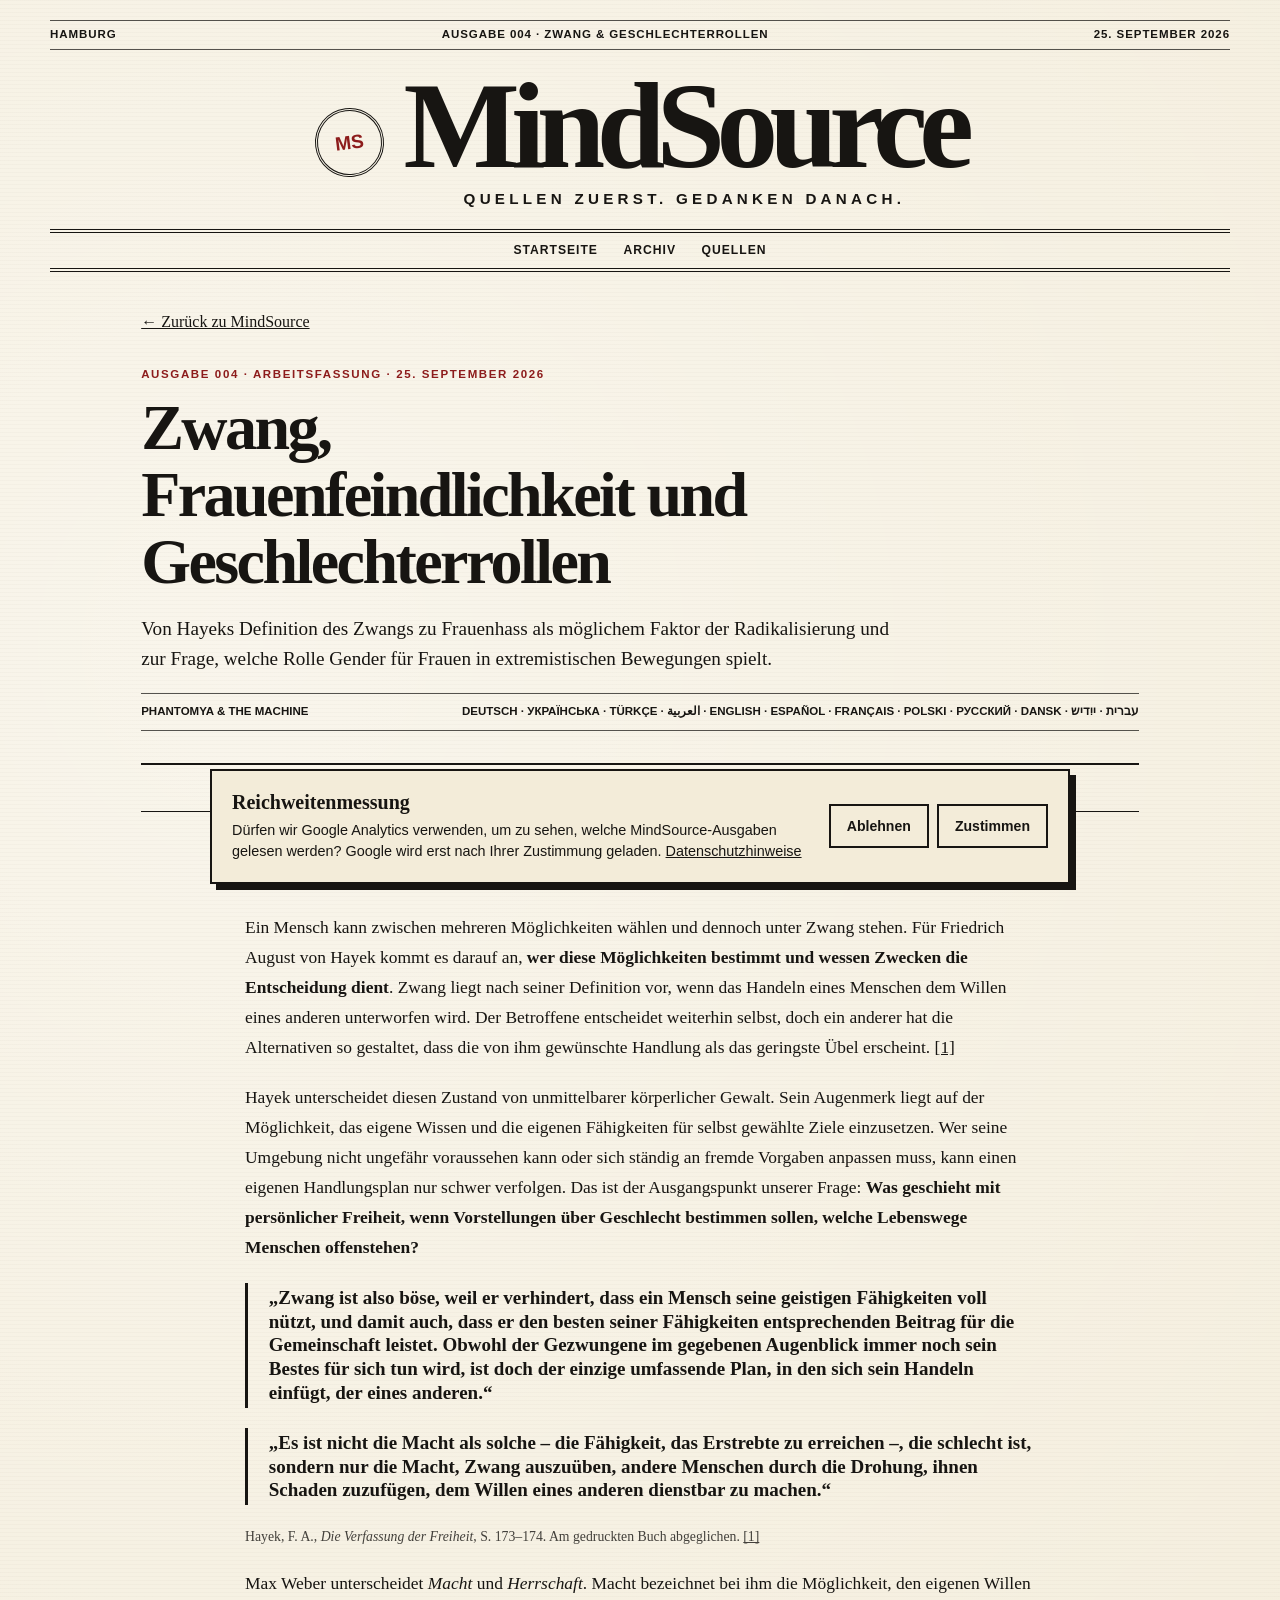
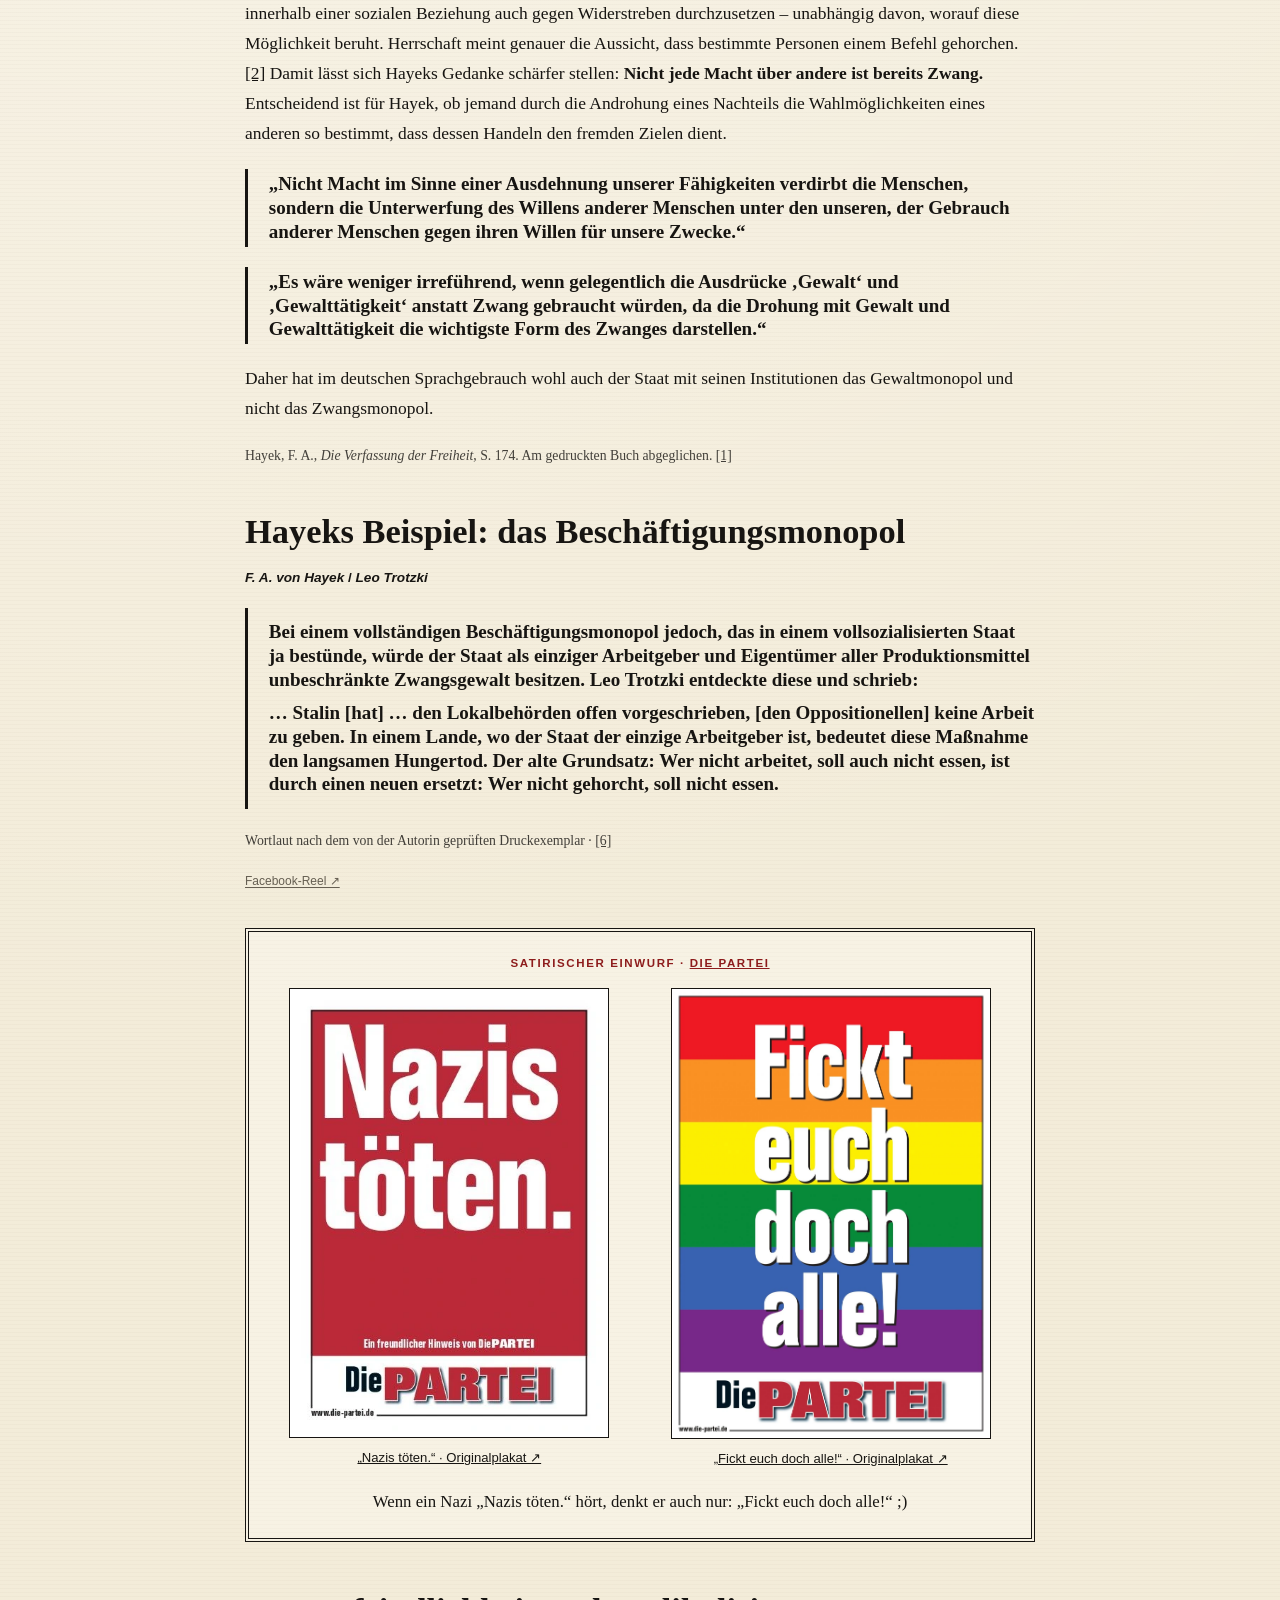
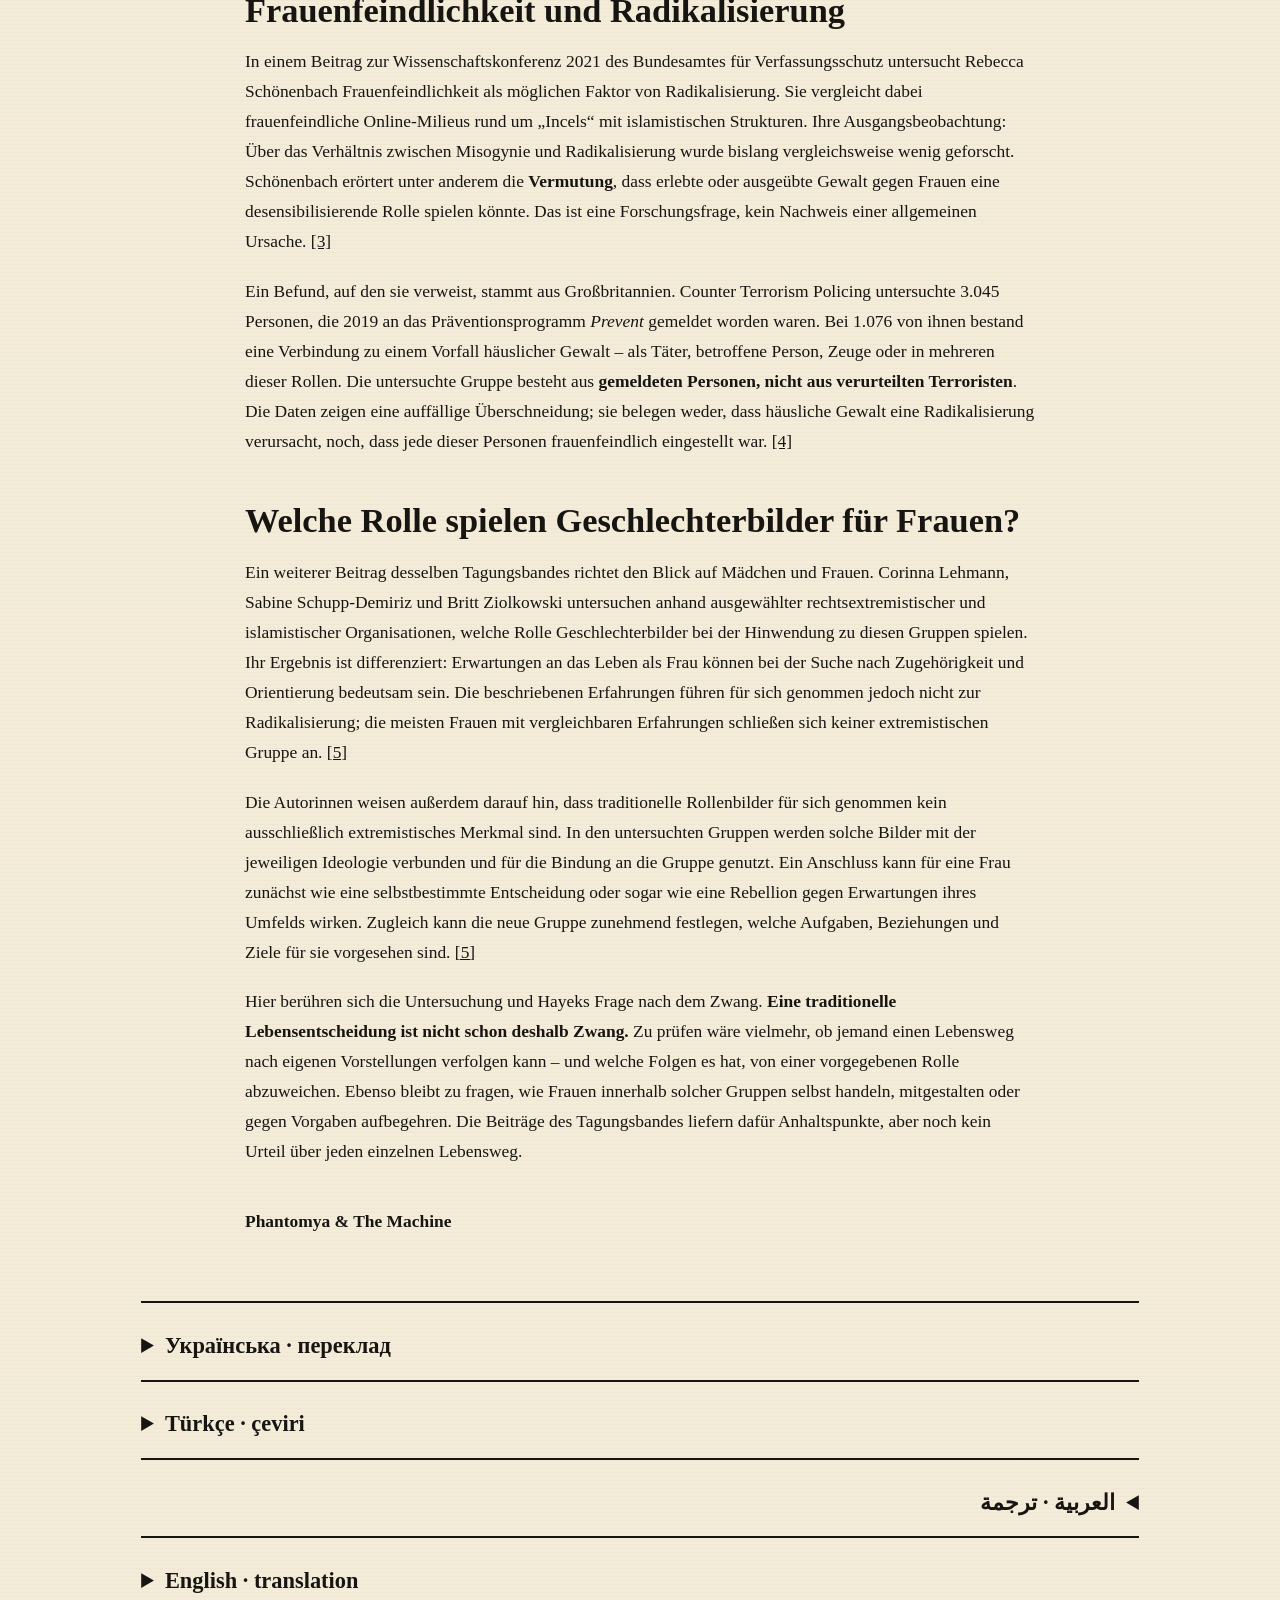
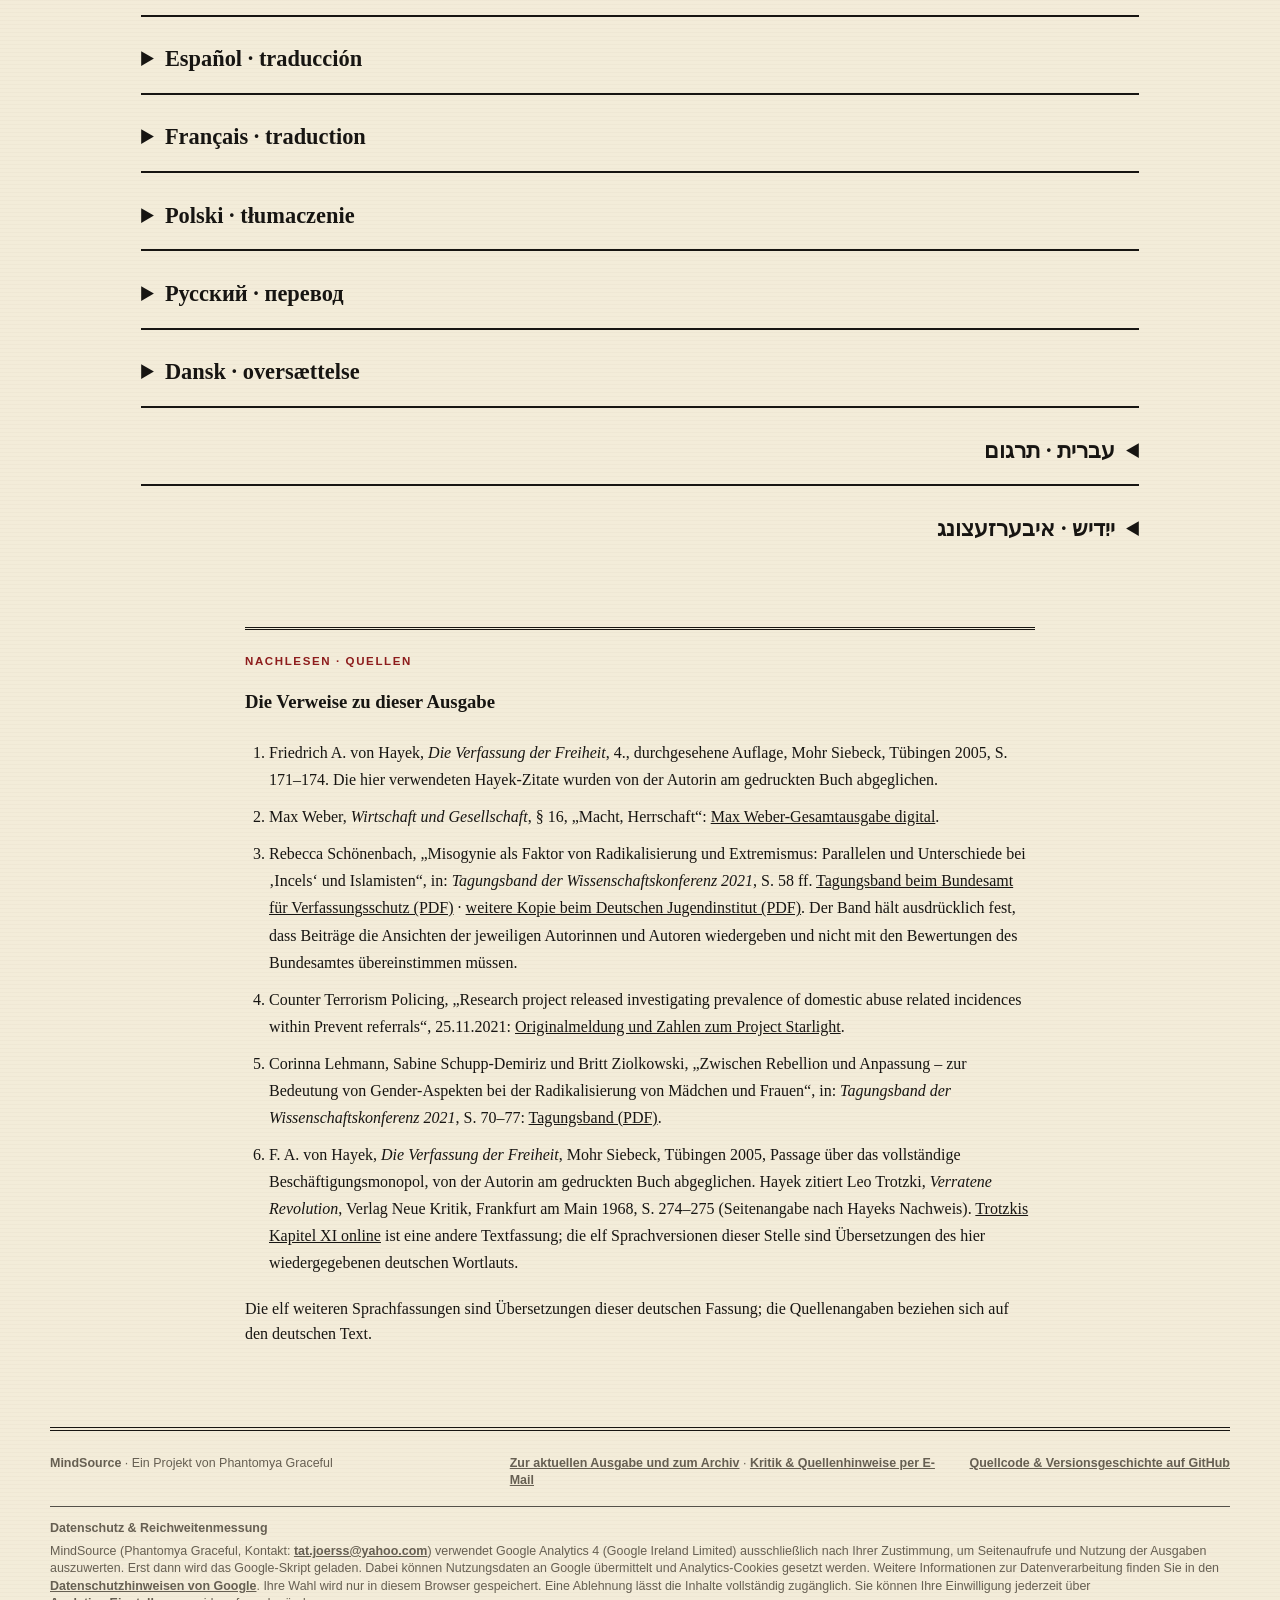
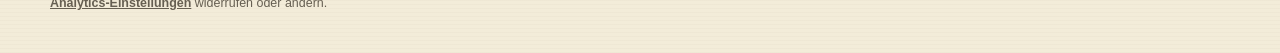
==== commit a6346ecf: "Add Hayek and Trotsky passage in twelve languages to issues 003 and 004" ====
--- a/ausgabe-004.html
+++ b/ausgabe-004.html
@@ -6,7 +6,7 @@
   <meta name="description" content="MindSource Ausgabe 004: Hayeks Zwangsbegriff, Frauenfeindlichkeit und Geschlechterrollen in Radikalisierungsprozessen. In zwölf Sprachen.">
   <meta name="analytics-consent" content="opt-in">
   <title>Zwang, Frauenfeindlichkeit und Geschlechterrollen — MindSource 004</title>
-  <link rel="stylesheet" href="style.css?v=20260925-004-posters">
+  <link rel="stylesheet" href="style.css?v=20260925-trotzki-12">
   <style>
     .issue-four { max-width: 1100px; margin: 0 auto; padding: 2.4rem max(1rem, 4vw) 4rem; }
     .issue-four .return-link { display: inline-block; margin: 0 0 2rem; }
@@ -59,6 +59,13 @@
       <blockquote>„Es wäre weniger irreführend, wenn gelegentlich die Ausdrücke ‚Gewalt‘ und ‚Gewalttätigkeit‘ anstatt Zwang gebraucht würden, da die Drohung mit Gewalt und Gewalttätigkeit die wichtigste Form des Zwanges darstellen.“</blockquote>
       <p>Daher hat im deutschen Sprachgebrauch wohl auch der Staat mit seinen Institutionen das Gewaltmonopol und nicht das Zwangsmonopol.</p>
       <p class="source-line">Hayek, F. A., <em>Die Verfassung der Freiheit</em>, S. 174. Am gedruckten Buch abgeglichen. <a href="#quelle-1">[1]</a></p>
+      <h3 id="trotzki-004">Hayeks Beispiel: das Beschäftigungsmonopol</h3>
+      <div class="trotzki-passage" lang="de">
+        <p class="quote-attribution"><cite>F. A. von Hayek</cite> / <cite>Leo Trotzki</cite></p>
+        <blockquote><p>Bei einem vollständigen Beschäftigungsmonopol jedoch, das in einem vollsozialisierten Staat ja bestünde, würde der Staat als einziger Arbeitgeber und Eigentümer aller Produktionsmittel unbeschränkte Zwangsgewalt besitzen. Leo Trotzki entdeckte diese und schrieb:</p><p>… Stalin [hat] … den Lokalbehörden offen vorgeschrieben, [den Oppositionellen] keine Arbeit zu geben. In einem Lande, wo der Staat der einzige Arbeitgeber ist, bedeutet diese Maßnahme den langsamen Hungertod. Der alte Grundsatz: Wer nicht arbeitet, soll auch nicht essen, ist durch einen neuen ersetzt: Wer nicht gehorcht, soll nicht essen.</p></blockquote>
+        <p class="source-line">Wortlaut nach dem von der Autorin geprüften Druckexemplar · <a href="#quelle-6">[6]</a></p>
+        <p class="source-link"><a href="https://www.facebook.com/reel/2213273479256560" target="_blank" rel="noopener noreferrer">Facebook-Reel ↗</a></p>
+      </div>
       <aside class="poster-duo" aria-label="Satirischer Einwurf von Die PARTEI">
         <p class="section-label">Satirischer Einwurf · <a href="https://www.die-partei.de/" target="_blank" rel="noopener noreferrer">Die PARTEI</a></p>
         <div class="poster-duo__grid">
@@ -98,6 +105,12 @@
         <blockquote>«Було б менш оманливо часом уживати слова “сила” і “насильство” замість “примус”, адже загроза силою і насильством є найважливішою формою примусу».</blockquote>
         <p>Мабуть, тому в німецькій мові й говорять про монополію держави та її інститутів на насильство, а не про монополію на примус.</p>
         <p class="source-line">Гаєк, с. 174. Цитати перекладено з німецького тексту, звіреного з друкованою книгою. <a href="#quelle-1">[1]</a></p>
+        <div class="trotzki-passage" lang="uk">
+          <p class="quote-attribution"><cite>F. A. von Hayek</cite> / <cite>Leo Trotzki</cite></p>
+          <blockquote><p>Однак за повної монополії на зайнятість, яка існувала б у цілком соціалізованій державі, держава як єдиний роботодавець і власник усіх засобів виробництва мала б необмежену владу примусу. Лев Троцький усвідомив це і писав:</p><p>… Сталін [дав] … місцевій владі відкритий наказ не давати [опозиціонерам] роботи. У країні, де держава є єдиним роботодавцем, цей захід означає повільну голодну смерть. Старий принцип: «хто не працює, той не їсть» замінив новий: «хто не кориться, той не їсть».</p></blockquote>
+          <p class="source-line">Переклад із німецької версії, звіреної авторкою з друкованою книгою · <a href="#quelle-6">[6]</a></p>
+          <p class="source-link"><a href="https://www.facebook.com/reel/2213273479256560" target="_blank" rel="noopener noreferrer">Facebook-Reel ↗</a></p>
+        </div>
         <h3>Ненависть до жінок і радикалізація</h3>
         <p>У статті для збірника наукової конференції Федерального відомства Німеччини із захисту конституції 2021 року Ребекка Шененбах досліджує мізогінію як можливий чинник радикалізації. Вона порівнює женоненависницькі онлайн-середовища навколо «інцелів» з ісламістськими структурами. Її вихідне спостереження: зв’язок мізогінії та радикалізації досі досліджено порівняно мало. Вона розглядає, зокрема, <strong>припущення</strong>, що пережите або вчинене насильство щодо жінок може притупляти чутливість до насильства. Це дослідницьке питання, а не доведення загальної причини. <a href="#quelle-3">[3]</a></p>
         <p>Один із результатів, на які вона посилається, походить із Великої Британії. Counter Terrorism Policing вивчила 3 045 осіб, про яких у 2019 році повідомили до профілактичної програми <em>Prevent</em>. Із них 1 076 були пов’язані з випадком домашнього насильства як кривдники, постраждалі, свідки або в кількох ролях одночасно. Досліджувана група складається з <strong>осіб, про яких надійшли повідомлення, а не із засуджених терористів</strong>. Дані показують помітний перетин, але не доводять ані того, що домашнє насильство спричиняє радикалізацію, ані того, що кожна з цих осіб ненавиділа жінок. <a href="#quelle-4">[4]</a></p>
@@ -123,6 +136,12 @@
         <blockquote>“Bazen zorlama yerine ‘kuvvet’ ve ‘şiddet’ sözcüklerini kullanmak daha az yanıltıcı olurdu; çünkü kuvvet ve şiddet tehdidi zorlamanın en önemli biçimidir.”</blockquote>
         <p>Belki de Almancada bu yüzden devletin ve kurumlarının zorlama tekeli değil, şiddet tekeli olduğu söylenir.</p>
         <p class="source-line">Hayek, s. 174. Alıntılar basılı kitapla karşılaştırılmış Almanca metinden çevrilmiştir. <a href="#quelle-1">[1]</a></p>
+        <div class="trotzki-passage" lang="tr">
+          <p class="quote-attribution"><cite>F. A. von Hayek</cite> / <cite>Leo Trotzki</cite></p>
+          <blockquote><p>Ancak tamamen sosyalleştirilmiş bir devlette söz konusu olacak tam bir istihdam tekeli altında devlet, bütün üretim araçlarının tek işvereni ve sahibi olarak sınırsız bir zorlama gücüne sahip olurdu. Lev Troçki bunu fark etmiş ve şöyle yazmıştı:</p><p>… Stalin … yerel makamlara [muhaliflere] iş vermemelerini açıkça emretti. Devletin tek işveren olduğu bir ülkede bu önlem yavaş yavaş açlıktan ölmek demektir. Eski ilke, “çalışmayan yemek de yemesin”, yerini yeni bir ilkeye bırakmıştır: “itaat etmeyen yemek de yemesin.”</p></blockquote>
+          <p class="source-line">Yazarın basılı kitapla karşılaştırdığı Almanca metinden çeviri · <a href="#quelle-6">[6]</a></p>
+          <p class="source-link"><a href="https://www.facebook.com/reel/2213273479256560" target="_blank" rel="noopener noreferrer">Facebook-Reel ↗</a></p>
+        </div>
         <h3>Kadın düşmanlığı ve radikalleşme</h3>
         <p>Almanya Federal Anayasayı Koruma Dairesinin 2021 bilim konferansı kitabındaki bir makalede Rebecca Schönenbach, kadın düşmanlığını olası bir radikalleşme etkeni olarak inceliyor. “İncel” çevresindeki kadın düşmanı internet ortamlarını İslamcı yapılarla karşılaştırıyor. Başlangıç gözlemi şu: Kadın düşmanlığı ile radikalleşme arasındaki ilişki şimdiye kadar görece az araştırıldı. Yaşanan veya uygulanan kadınlara yönelik şiddetin, kişileri şiddete karşı duyarsızlaştırabileceği <strong>varsayımını</strong> da ele alıyor. Bu bir araştırma sorusu, genel bir nedenin kanıtı değil. <a href="#quelle-3">[3]</a></p>
         <p>Atıfta bulunduğu bulgulardan biri Britanya’dan geliyor. Counter Terrorism Policing, 2019’da önleme programı <em>Prevent</em>’e bildirilen 3.045 kişiyi inceledi. Bunların 1.076’sının aile içi şiddet olayıyla, fail, mağdur, tanık veya bu rollerin birkaçı olarak bağlantısı vardı. İncelenenler <strong>bildirilmiş kişilerdir, hüküm giymiş teröristler değil</strong>. Veriler dikkat çekici bir örtüşme gösteriyor; aile içi şiddetin radikalleşmeye neden olduğunu veya bu kişilerin hepsinin kadın düşmanı olduğunu kanıtlamıyor. <a href="#quelle-4">[4]</a></p>
@@ -148,6 +167,12 @@
         <blockquote>«سيكون أقل تضليلًا استخدام كلمتي “القوة” و“العنف” أحيانًا بدلًا من الإكراه، لأن التهديد بالقوة والعنف هو أهم أشكال الإكراه».</blockquote>
         <p>ولعلّ هذا يفسّر لماذا يُقال بالألمانية إن للدولة ومؤسساتها احتكارًا للعنف، وليس احتكارًا للإكراه.</p>
         <p class="source-line">هايك، ص. 174. تُرجمت الاقتباسات عن النص الألماني الذي قارنته الكاتبة بالكتاب المطبوع. <a href="#quelle-1">[1]</a></p>
+        <div class="trotzki-passage" lang="ar" dir="rtl">
+          <p class="quote-attribution"><cite>F. A. von Hayek</cite> / <cite>Leo Trotzki</cite></p>
+          <blockquote><p>لكن في حالة الاحتكار الكامل للتوظيف، الذي قد يوجد في دولة خاضعة للاشتراكية الكاملة، ستملك الدولة، بوصفها ربّ العمل الوحيد والمالكة لجميع وسائل الإنتاج، سلطة إكراه غير محدودة. وقد أدرك ليون تروتسكي ذلك وكتب:</p><p>… أصدر ستالين … تعليمات صريحة للسلطات المحلية بألّا تمنح [المعارضين] عملاً. وفي بلد تكون فيه الدولة ربّ العمل الوحيد، يعني هذا الإجراء الموت البطيء جوعًا. وحلّ محل المبدأ القديم «من لا يعمل لا يأكل» مبدأ جديد: «من لا يطع لا يأكل».</p></blockquote>
+          <p class="source-line">ترجمة عن النص الألماني الذي راجعته المؤلفة على النسخة المطبوعة · <a href="#quelle-6">[6]</a></p>
+          <p class="source-link"><a href="https://www.facebook.com/reel/2213273479256560" target="_blank" rel="noopener noreferrer">Facebook-Reel ↗</a></p>
+        </div>
         <h3>كراهية النساء والتطرف</h3>
         <p>تبحث ريبيكا شوننباخ، في مساهمة ضمن وقائع مؤتمر المكتب الاتحادي الألماني لحماية الدستور العلمي لعام 2021، كراهية النساء بوصفها عاملًا محتملًا في التطرف. وتقارن بين أوساط الإنترنت المعادية للنساء المرتبطة بـ«الإنسل» وبُنى إسلاموية. وتنطلق من ملاحظة أن العلاقة بين كراهية النساء والتطرف لم تُدرس كثيرًا حتى الآن. وتناقش، من بين أمور أخرى، <strong>فرضية</strong> مفادها أن التعرض للعنف ضد النساء أو ممارسته قد يضعف الحساسية تجاه العنف. هذا سؤال بحثي، وليس إثباتًا لسبب عام. <a href="#quelle-3">[3]</a></p>
         <p>تأتي إحدى النتائج التي تستشهد بها من بريطانيا. فقد درس جهاز Counter Terrorism Policing حالات 3,045 شخصًا أُحيلوا عام 2019 إلى برنامج الوقاية <em>Prevent</em>. وكان لدى 1,076 منهم ارتباط بحادثة عنف منزلي، بصفتهم مرتكبين أو متضررين أو شهودًا، أو في أكثر من دور. تتكون المجموعة المدروسة من <strong>أشخاص أُحيلوا إلى البرنامج، لا من إرهابيين أُدينوا</strong>. وتُظهر البيانات تداخلًا لافتًا؛ لكنها لا تثبت أن العنف المنزلي يسبّب التطرف، ولا أن جميع هؤلاء كانوا معادين للنساء. <a href="#quelle-4">[4]</a></p>
@@ -173,6 +198,12 @@
         <blockquote>“It would be less misleading if ‘force’ and ‘violence’ were sometimes used instead of coercion, since the threat of force and violence is the most important form of coercion.”</blockquote>
         <p>Perhaps that is why German speaks of the state and its institutions having a monopoly on violence, rather than a monopoly on coercion.</p>
         <p class="source-line">Hayek, p. 174. Quotations translated from the German text checked against the printed book. <a href="#quelle-1">[1]</a></p>
+        <div class="trotzki-passage" lang="en">
+          <p class="quote-attribution"><cite>F. A. von Hayek</cite> / <cite>Leo Trotzki</cite></p>
+          <blockquote><p>Under a complete monopoly of employment, however, as would exist in a fully socialized state, the state as the sole employer and owner of all the means of production would have unlimited power of coercion. Leon Trotsky recognized this and wrote:</p><p>… Stalin … openly instructed the local authorities not to give [oppositionists] work. In a country where the state is the sole employer, this measure means a slow death by starvation. The old principle, “who does not work shall not eat,” has been replaced by a new one: “who does not obey shall not eat.”</p></blockquote>
+          <p class="source-line">Translation from the German passage checked by the author against her printed copy · <a href="#quelle-6">[6]</a></p>
+          <p class="source-link"><a href="https://www.facebook.com/reel/2213273479256560" target="_blank" rel="noopener noreferrer">Facebook-Reel ↗</a></p>
+        </div>
         <h3>Hatred of women and radicalisation</h3>
         <p>In a contribution to the proceedings of the 2021 academic conference organised by Germany's Federal Office for the Protection of the Constitution, Rebecca Schönenbach examines misogyny as a possible factor in radicalisation. She compares misogynistic online circles around “incels” with Islamist structures. Her starting observation is that the relationship between misogyny and radicalisation has received comparatively little research. Among other things, she discusses the <strong>hypothesis</strong> that violence against women, whether experienced or perpetrated, might desensitise people to violence. That is a research question, not proof of a general cause. <a href="#quelle-3">[3]</a></p>
         <p>One finding she cites comes from Britain. Counter Terrorism Policing examined 3,045 people referred to the prevention programme <em>Prevent</em> in 2019. Of those, 1,076 had a link to a domestic abuse incident, as a perpetrator, victim, witness, or in more than one of these roles. The group consists of <strong>people who were referred, not convicted terrorists</strong>. The data reveal a striking overlap; they establish neither that domestic abuse causes radicalisation nor that every person involved held misogynistic views. <a href="#quelle-4">[4]</a></p>
@@ -198,6 +229,12 @@
         <blockquote>«Sería menos engañoso emplear a veces “fuerza” y “violencia” en lugar de coacción, pues la amenaza de fuerza y violencia es la forma más importante de coacción».</blockquote>
         <p>Por eso, quizá, en alemán se habla del monopolio de la violencia por parte del Estado y sus instituciones, y no de un monopolio de la coacción.</p>
         <p class="source-line">Hayek, p. 174. Citas traducidas del texto alemán cotejado con el libro impreso. <a href="#quelle-1">[1]</a></p>
+        <div class="trotzki-passage" lang="es">
+          <p class="quote-attribution"><cite>F. A. von Hayek</cite> / <cite>Leo Trotzki</cite></p>
+          <blockquote><p>Sin embargo, con un monopolio completo del empleo, como el que existiría en un Estado plenamente socializado, el Estado, como único empleador y propietario de todos los medios de producción, tendría un poder de coacción ilimitado. León Trotski advirtió esto y escribió:</p><p>… Stalin … ordenó abiertamente a las autoridades locales que no dieran trabajo [a los opositores]. En un país donde el Estado es el único empleador, esta medida significa morir lentamente de hambre. El antiguo principio «quien no trabaja no come» ha sido sustituido por otro: «quien no obedece no come».</p></blockquote>
+          <p class="source-line">Traducción del pasaje alemán cotejado por la autora con el libro impreso · <a href="#quelle-6">[6]</a></p>
+          <p class="source-link"><a href="https://www.facebook.com/reel/2213273479256560" target="_blank" rel="noopener noreferrer">Facebook-Reel ↗</a></p>
+        </div>
         <h3>Misoginia y radicalización</h3>
         <p>En una contribución a las actas de la conferencia científica de 2021 de la Oficina Federal alemana para la Protección de la Constitución, Rebecca Schönenbach examina la misoginia como posible factor de radicalización. Compara entornos misóginos de internet en torno a los «incels» con estructuras islamistas. Su observación inicial es que hasta ahora se ha investigado relativamente poco la relación entre misoginia y radicalización. Schönenbach analiza, entre otras cosas, la <strong>hipótesis</strong> de que la violencia contra las mujeres, sufrida o ejercida, podría insensibilizar ante la violencia. Es una pregunta de investigación, no una causa general demostrada. <a href="#quelle-3">[3]</a></p>
         <p>Uno de los hallazgos que cita procede de Gran Bretaña. Counter Terrorism Policing examinó a 3.045 personas remitidas en 2019 al programa de prevención <em>Prevent</em>. De ellas, 1.076 tenían relación con un incidente de violencia doméstica, como agresores, víctimas, testigos o en varias de estas posiciones. El grupo estudiado está formado por <strong>personas remitidas, no por terroristas condenados</strong>. Los datos muestran una coincidencia llamativa, pero no prueban que la violencia doméstica cause radicalización ni que todas esas personas fueran misóginas. <a href="#quelle-4">[4]</a></p>
@@ -223,6 +260,12 @@
         <blockquote>« Il serait parfois moins trompeur d’employer les termes “force” et “violence” à la place de contrainte, puisque la menace de recourir à la force et à la violence en est la forme la plus importante. »</blockquote>
         <p>C’est peut-être pour cette raison qu’en allemand on parle du monopole de la violence détenu par l’État et ses institutions, et non d’un monopole de la contrainte.</p>
         <p class="source-line">Hayek, p. 174. Traduction du texte allemand vérifié dans l’ouvrage imprimé. <a href="#quelle-1">[1]</a></p>
+        <div class="trotzki-passage" lang="fr">
+          <p class="quote-attribution"><cite>F. A. von Hayek</cite> / <cite>Leo Trotzki</cite></p>
+          <blockquote><p>Toutefois, dans une situation de monopole complet de l’emploi, telle qu’elle existerait dans un État entièrement socialisé, l’État, seul employeur et propriétaire de tous les moyens de production, disposerait d’un pouvoir de contrainte illimité. Léon Trotski l’avait compris et écrivait :</p><p>… Staline … a donné ouvertement aux autorités locales l’instruction de ne pas donner de travail [aux opposants]. Dans un pays où l’État est le seul employeur, cette mesure signifie mourir lentement de faim. L’ancien principe « qui ne travaille pas ne mange pas » a été remplacé par un nouveau : « qui n’obéit pas ne mange pas ».</p></blockquote>
+          <p class="source-line">Traduction du passage allemand vérifié par l’autrice dans son exemplaire imprimé · <a href="#quelle-6">[6]</a></p>
+          <p class="source-link"><a href="https://www.facebook.com/reel/2213273479256560" target="_blank" rel="noopener noreferrer">Facebook-Reel ↗</a></p>
+        </div>
         <h3>Misogynie et radicalisation</h3>
         <p>Dans une contribution aux actes de la conférence scientifique de 2021 de l’Office fédéral allemand de protection de la Constitution, Rebecca Schönenbach étudie la misogynie comme facteur possible de radicalisation. Elle compare des milieux misogynes en ligne autour des « incels » à des structures islamistes. Son point de départ : le lien entre misogynie et radicalisation a relativement peu été étudié jusqu’ici. Elle examine notamment l’<strong>hypothèse</strong> selon laquelle les violences faites aux femmes, subies ou commises, pourraient désensibiliser à la violence. C’est une question de recherche, pas la preuve d’une cause générale. <a href="#quelle-3">[3]</a></p>
         <p>L’une des observations qu’elle cite vient du Royaume-Uni. Counter Terrorism Policing a étudié 3 045 personnes signalées en 2019 au programme de prévention <em>Prevent</em>. Parmi elles, 1 076 avaient un lien avec un incident de violence domestique, en tant qu’auteurs, victimes, témoins ou dans plusieurs de ces rôles. Il s’agit de <strong>personnes signalées, pas de terroristes condamnés</strong>. Les données montrent un recoupement frappant ; elles ne prouvent ni que la violence domestique cause la radicalisation ni que toutes ces personnes étaient misogynes. <a href="#quelle-4">[4]</a></p>
@@ -248,6 +291,12 @@
         <blockquote>„Mniej mylące byłoby niekiedy używanie słów »siła« i »przemoc« zamiast »przymus«, ponieważ groźba użycia siły i przemocy stanowi najważniejszą formę przymusu”.</blockquote>
         <p>Być może dlatego po niemiecku mówi się o monopolu państwa i jego instytucji na przemoc, a nie o monopolu na przymus.</p>
         <p class="source-line">Hayek, s. 174. Cytaty przełożono z tekstu niemieckiego sprawdzonego w drukowanym egzemplarzu. <a href="#quelle-1">[1]</a></p>
+        <div class="trotzki-passage" lang="pl">
+          <p class="quote-attribution"><cite>F. A. von Hayek</cite> / <cite>Leo Trotzki</cite></p>
+          <blockquote><p>Jednak przy całkowitym monopolu zatrudnienia, jaki istniałby w państwie w pełni uspołecznionym, państwo jako jedyny pracodawca i właściciel wszystkich środków produkcji dysponowałoby nieograniczoną władzą przymusu. Lew Trocki dostrzegł to i pisał:</p><p>… Stalin … otwarcie polecił władzom lokalnym, by nie dawały [opozycjonistom] pracy. W kraju, w którym państwo jest jedynym pracodawcą, oznacza to powolną śmierć głodową. Dawną zasadę „kto nie pracuje, ten nie je” zastąpiła nowa: „kto nie słucha, ten nie je”.</p></blockquote>
+          <p class="source-line">Przekład z niemieckiego fragmentu sprawdzonego przez autorkę w drukowanej książce · <a href="#quelle-6">[6]</a></p>
+          <p class="source-link"><a href="https://www.facebook.com/reel/2213273479256560" target="_blank" rel="noopener noreferrer">Facebook-Reel ↗</a></p>
+        </div>
         <h3>Nienawiść wobec kobiet a radykalizacja</h3>
         <p>W artykule zamieszczonym w tomie pokonferencyjnym Federalnego Urzędu Ochrony Konstytucji z 2021 roku Rebecca Schönenbach bada mizoginię jako możliwy czynnik radykalizacji. Porównuje nienawistne wobec kobiet środowiska internetowe związane z „incelami” ze strukturami islamistycznymi. Zwraca uwagę, że związek mizoginii z radykalizacją dotąd stosunkowo rzadko badano. Rozważa między innymi <strong>hipotezę</strong>, że przemoc wobec kobiet, doznawana lub stosowana, może zmniejszać wrażliwość na przemoc. To pytanie badawcze, a nie dowód na istnienie ogólnej przyczyny. <a href="#quelle-3">[3]</a></p>
         <p>Jedno z przywołanych przez nią ustaleń pochodzi z Wielkiej Brytanii. Counter Terrorism Policing przeanalizowało 3045 osób zgłoszonych w 2019 roku do programu prewencyjnego <em>Prevent</em>. W przypadku 1076 osób stwierdzono związek ze zdarzeniem przemocy domowej — jako sprawcy, osoby poszkodowanej, świadka lub w kilku z tych ról. Badana grupa obejmuje <strong>osoby zgłoszone, a nie skazanych terrorystów</strong>. Dane pokazują wyraźne nakładanie się tych zjawisk, lecz nie dowodzą ani tego, że przemoc domowa powoduje radykalizację, ani tego, że każda z tych osób była wrogo nastawiona do kobiet. <a href="#quelle-4">[4]</a></p>
@@ -273,6 +322,12 @@
         <blockquote>«Было бы менее обманчиво иногда говорить о “силе” и “насилии” вместо принуждения, поскольку угроза силой и насилием — наиболее важная форма принуждения».</blockquote>
         <p>Возможно, поэтому в немецком языке говорят о монополии государства и его институтов на насилие, а не о монополии на принуждение.</p>
         <p class="source-line">Хайек, с. 174. Цитаты переведены с немецкого текста, сверенного с печатным изданием. <a href="#quelle-1">[1]</a></p>
+        <div class="trotzki-passage" lang="ru">
+          <p class="quote-attribution"><cite>F. A. von Hayek</cite> / <cite>Leo Trotzki</cite></p>
+          <blockquote><p>Однако при полной монополии на занятость, какая существовала бы в полностью обобществлённом государстве, государство как единственный работодатель и собственник всех средств производства обладало бы неограниченной властью принуждения. Лев Троцкий понял это и писал:</p><p>… Сталин … открыто предписал местным властям не давать [оппозиционерам] работы. В стране, где государство — единственный работодатель, эта мера означает медленную голодную смерть. Старый принцип «кто не работает, тот не ест» заменён новым: «кто не повинуется, тот не ест».</p></blockquote>
+          <p class="source-line">Перевод немецкого отрывка, сверенного автором с печатной книгой · <a href="#quelle-6">[6]</a></p>
+          <p class="source-link"><a href="https://www.facebook.com/reel/2213273479256560" target="_blank" rel="noopener noreferrer">Facebook-Reel ↗</a></p>
+        </div>
         <h3>Ненависть к женщинам и радикализация</h3>
         <p>В статье для сборника научной конференции Федерального ведомства Германии по охране конституции 2021 года Ребекка Шёненбах рассматривает женоненавистничество как возможный фактор радикализации. Она сравнивает женоненавистнические интернет-сообщества вокруг «инцелов» с исламистскими структурами. Её исходное наблюдение: связь между мизогинией и радикализацией до сих пор исследована сравнительно мало. Среди прочего она обсуждает <strong>предположение</strong>, что пережитое или совершённое насилие против женщин может снижать чувствительность к насилию. Это исследовательский вопрос, а не доказательство общей причины. <a href="#quelle-3">[3]</a></p>
         <p>Один из приводимых ею результатов получен в Великобритании. Counter Terrorism Policing изучило 3045 человек, о которых в 2019 году сообщили в профилактическую программу <em>Prevent</em>. У 1076 из них была связь с эпизодом домашнего насилия — в качестве виновного, пострадавшего, свидетеля или в нескольких из этих ролей. Речь идёт о <strong>людях, на которых поступили сообщения, а не об осуждённых террористах</strong>. Данные показывают заметное пересечение, но не доказывают ни того, что домашнее насилие вызывает радикализацию, ни того, что каждый из этих людей ненавидел женщин. <a href="#quelle-4">[4]</a></p>
@@ -298,6 +353,12 @@
         <blockquote>»Det ville være mindre vildledende, hvis man af og til brugte ordene ›magtanvendelse‹ og ›vold‹ i stedet for tvang, da truslen om magtanvendelse og vold er den vigtigste form for tvang.«</blockquote>
         <p>Det er måske derfor, man på tysk taler om statens og dens institutioners voldsmonopol og ikke om et tvangsmonopol.</p>
         <p class="source-line">Hayek, s. 174. Citaterne er oversat fra den tyske tekst, som er sammenholdt med den trykte bog. <a href="#quelle-1">[1]</a></p>
+        <div class="trotzki-passage" lang="da">
+          <p class="quote-attribution"><cite>F. A. von Hayek</cite> / <cite>Leo Trotzki</cite></p>
+          <blockquote><p>Ved et fuldstændigt beskæftigelsesmonopol, som ville eksistere i en fuldt socialiseret stat, ville staten som eneste arbejdsgiver og ejer af alle produktionsmidler imidlertid have ubegrænset magt til at udøve tvang. Lev Trotskij indså dette og skrev:</p><p>… Stalin … pålagde åbent de lokale myndigheder ikke at give [oppositionsfolkene] arbejde. I et land, hvor staten er den eneste arbejdsgiver, betyder denne foranstaltning en langsom sultedød. Det gamle princip »den, der ikke arbejder, skal heller ikke spise« er blevet erstattet af et nyt: »den, der ikke adlyder, skal ikke spise«.</p></blockquote>
+          <p class="source-line">Oversat fra den tyske passage, som forfatteren har sammenholdt med den trykte bog · <a href="#quelle-6">[6]</a></p>
+          <p class="source-link"><a href="https://www.facebook.com/reel/2213273479256560" target="_blank" rel="noopener noreferrer">Facebook-Reel ↗</a></p>
+        </div>
         <h3>Kvindehad og radikalisering</h3>
         <p>I et bidrag til konferencerapporten fra det tyske forbundskontor for forfatningsbeskyttelses videnskabelige konference i 2021 undersøger Rebecca Schönenbach kvindehad som en mulig faktor i radikalisering. Hun sammenligner kvindefjendske onlinemiljøer omkring »incels« med islamistiske miljøer. Hendes udgangspunkt er, at forholdet mellem kvindehad og radikalisering indtil nu er undersøgt forholdsvis lidt. Hun behandler blandt andet den <strong>antagelse</strong>, at vold mod kvinder, som man har oplevet eller selv udøvet, kan gøre en mindre følsom over for vold. Det er et forskningsspørgsmål, ikke bevis for en generel årsag. <a href="#quelle-3">[3]</a></p>
         <p>Et af de resultater, hun henviser til, kommer fra Storbritannien. Counter Terrorism Policing undersøgte 3.045 personer, som i 2019 var blevet henvist til forebyggelsesprogrammet <em>Prevent</em>. Hos 1.076 af dem var der forbindelse til en hændelse med vold i hjemmet, som udøver, offer, vidne eller i flere af disse roller. Gruppen består af <strong>henviste personer, ikke dømte terrorister</strong>. Tallene viser et påfaldende overlap, men beviser hverken, at vold i hjemmet forårsager radikalisering, eller at alle disse personer hadede kvinder. <a href="#quelle-4">[4]</a></p>
@@ -323,6 +384,12 @@
         <blockquote>״פחות מטעה היה להשתמש לפעמים במילים ׳כוח׳ ו׳אלימות׳ במקום כפייה, שכן האיום בשימוש בכוח ובאלימות הוא צורת הכפייה החשובה ביותר.״</blockquote>
         <p>ייתכן שמשום כך בגרמנית מדברים על מונופול האלימות של המדינה ומוסדותיה, ולא על מונופול הכפייה.</p>
         <p class="source-line">האייק, עמ׳ 174. הציטוטים תורגמו מן הנוסח הגרמני שנבדק מול הספר המודפס. <a href="#quelle-1">[1]</a></p>
+        <div class="trotzki-passage" lang="he" dir="rtl">
+          <p class="quote-attribution"><cite>F. A. von Hayek</cite> / <cite>Leo Trotzki</cite></p>
+          <blockquote><p>ואולם במצב של מונופול מוחלט על התעסוקה, כפי שהיה מתקיים במדינה שבה כל אמצעי הייצור הולאמו, המדינה, כמעסיקה היחידה וכבעלת כל אמצעי הייצור, הייתה מחזיקה בכוח כפייה בלתי מוגבל. לאון טרוצקי הבחין בכך וכתב:</p><p>… סטלין … הורה בגלוי לרשויות המקומיות שלא לתת עבודה [לאנשי האופוזיציה]. במדינה שבה המדינה היא המעסיקה היחידה, צעד זה פירושו מוות איטי ברעב. העיקרון הישן ״מי שאינו עובד, לא יאכל״ הוחלף בעיקרון חדש: ״מי שאינו מציית, לא יאכל״.</p></blockquote>
+          <p class="source-line">תרגום מן הקטע הגרמני שהמחברת השוותה לספר המודפס · <a href="#quelle-6">[6]</a></p>
+          <p class="source-link"><a href="https://www.facebook.com/reel/2213273479256560" target="_blank" rel="noopener noreferrer">Facebook-Reel ↗</a></p>
+        </div>
         <h3>שנאת נשים והקצנה</h3>
         <p>במאמר בקובץ מאמרי הכנס המדעי של המשרד הפדרלי הגרמני להגנת החוקה משנת 2021 בוחנת רבקה שננבך את שנאת הנשים כגורם אפשרי להקצנה. היא משווה בין סביבות מקוונות עוינות לנשים סביב קהילות ה״אינסלים״ לבין מסגרות איסלאמיסטיות. נקודת המוצא שלה היא שהקשר בין שנאת נשים להקצנה נחקר עד כה במידה מועטה יחסית. בין היתר היא דנה ב<strong>השערה</strong> שלפיה אלימות כלפי נשים, בין אם אדם חווה אותה ובין אם הפעיל אותה, עלולה להפחית את רגישותו לאלימות. זו שאלת מחקר, ולא הוכחה לסיבה כללית. <a href="#quelle-3">[3]</a></p>
         <p>אחד הממצאים שהיא מצטטת מגיע מבריטניה. יחידת הלוחמה בטרור הבריטית בדקה 3,045 אנשים שהופנו בשנת 2019 לתוכנית המניעה <em dir="ltr">Prevent</em>. ל־1,076 מהם היה קשר לאירוע של אלימות במשפחה — כמבצעי האלימות, כנפגעים, כעדים או ביותר מאחד מן התפקידים האלה. קבוצת המחקר מורכבת מ<strong>אנשים שהופנו לתוכנית, ולא מטרוריסטים שהורשעו</strong>. הנתונים מצביעים על חפיפה בולטת; הם אינם מוכיחים שאלימות במשפחה גורמת להקצנה או שכל האנשים האלה החזיקו בעמדות עוינות לנשים. <a href="#quelle-4">[4]</a></p>
@@ -348,6 +415,12 @@
         <blockquote>„עס וואָלט געווען ווייניקער פֿאַרפֿירעריש, ווען מען וואָלט טייל מאָל גענוצט די ווערטער ‘כּוח’ און ‘גוואַלד’ אַנשטאָט צוואַנג, ווײַל די סטראשע מיט כּוח און גוואַלד איז די וויכטיקסטע פֿאָרעם פֿון צוואַנג.“</blockquote>
         <p>אפֿשר רעדט מען דערפֿאַר אויף דײַטש וועגן דעם מאָנאָפּאָל פֿון דער מדינה און אירע אינסטיטוציעס אויף גוואַלד, און נישט וועגן אַ מאָנאָפּאָל אויף צוואַנג.</p>
         <p class="source-line">הײַעק, ז׳ 174. די ציטאַטן זײַנען איבערגעזעצט פֿונעם דײַטשן נוסח, וואָס די מחברטע האָט פֿאַרגליכן מיטן געדרוקטן בוך. <a href="#quelle-1">[1]</a></p>
+        <div class="trotzki-passage" lang="yi" dir="rtl">
+          <p class="quote-attribution"><cite>F. A. von Hayek</cite> / <cite>Leo Trotzki</cite></p>
+          <blockquote><p>בײַ אַ פֿולשטענדיקן מאָנאָפּאָל אויף באַשעפֿטיקונג, ווי עס וואָלט געווען אין אַ גאָר סאָציאַליזירטן שטאַט, וואָלט דער שטאַט, ווי דער איינציקער אַרבעט־געבער און אייגנטימער פֿון אַלע פּראָדוקציע־מיטלען, געהאַט אַן אומבאַגרענעצטע מאַכט צו צווינגען. לעוו טראָצקי האָט דאָס דערקענט און געשריבן:</p><p>… סטאַלין … האָט די אָרטיקע מאַכט־אָרגאַנען אָפֿן אָנגעזאָגט נישט צו געבן [די אָפּאָזיציאָנערן] קיין אַרבעט. אין אַ לאַנד, וווּ דער שטאַט איז דער איינציקער אַרבעט־געבער, מיינט אַזאַ שריט אַ פּאַמעלעכן הונגער־טויט. דער אַלטער כּלל „ווער עס אַרבעט נישט, זאָל נישט עסן“ איז פֿאַרביטן געוואָרן מיט אַ נײַעם: „ווער עס פֿאָלגט נישט, זאָל נישט עסן.“</p></blockquote>
+          <p class="source-line">איבערזעצונג פֿונעם דײַטשן אויסצוג, וואָס די מחברטע האָט פֿאַרגליכן מיטן געדרוקטן בוך · <a href="#quelle-6">[6]</a></p>
+          <p class="source-link"><a href="https://www.facebook.com/reel/2213273479256560" target="_blank" rel="noopener noreferrer">Facebook-Reel ↗</a></p>
+        </div>
         <h3>פֿרויען־האַס און ראַדיקאַליזאַציע</h3>
         <p>אין אַן אַרטיקל אינעם באַנד פֿון דער וויסנשאַפֿטלעכער קאָנפֿערענץ אין 2021, אַרויסגעגעבן פֿונעם דײַטשן פֿעדעראַלן אַמט פֿאַר פֿאַרפֿאַסונג־שוץ, באַטראַכט רעבעקאַ שענענבאַך פֿרויען־האַס ווי אַ מעגלעכן פֿאַקטאָר אין ראַדיקאַליזאַציע. זי פֿאַרגלײַכט פֿרויען־פֿײַנטלעכע אינטערנעט־קרײַזן אַרום „אינסעלס“ מיט איסלאַמיסטישע סטרוקטורן. איר ערשטע באַמערקונג: די פֿאַרבינדונג צווישן מיזאָגיניע און ראַדיקאַליזאַציע איז ביז איצט פֿאַרהעלטנמעסיק ווייניק אויסגעפֿאָרשט געוואָרן. זי באַהאַנדלט, צווישן אַנדערן, די <strong>השערה</strong>, אַז איבערגעלעבטע אָדער אויסגעאיבטע גוואַלד קעגן פֿרויען קען מאַכן מענטשן ווייניקער סענסיבל פֿאַר גוואַלד. דאָס איז אַ פֿאָרש־פֿראַגע, נישט קיין באַווײַז פֿון אַן אַלגעמיינער סיבה. <a href="#quelle-3">[3]</a></p>
         <p>איין געפֿינס, אויף וועלכן זי פֿאַרווײַזט, קומט פֿון גרויס־בריטאַניע. די בריטישע <span dir="ltr">Counter Terrorism Policing</span> האָט אויסגעפֿאָרשט 3,045 מענטשן, וואָס מע האָט אין 2019 געמאָלדן בײַם פּרעווענציע־פּראָגראַם <em dir="ltr">Prevent</em>. בײַ 1,076 פֿון זיי איז געווען אַ פֿאַרבינדונג מיט אַ פֿאַל פֿון היימישער גוואַלד — ווי דער וואָס האָט זי אויסגעאיבט, ווי אַ באַטראָפֿענער, ווי אַ עדות, אָדער אין עטלעכע פֿון די ראָלעס. די אויסגעפֿאָרשטע גרופּע באַשטייט פֿון <strong>געמאָלדענע מענטשן, נישט פֿון פֿאַרמשפּטע טעראָריסטן</strong>. די דאַטן ווײַזן אַן אויפֿפֿאַלנדיקע איבערדעקונג; זיי באַווײַזן נישט אַז היימישע גוואַלד פֿאַרשאַפֿט ראַדיקאַליזאַציע, און אויך נישט אַז יעדער פֿון די מענטשן האָט געהאַט פֿרויען־פֿײַנטלעכע מיינונגען. <a href="#quelle-4">[4]</a></p>
@@ -367,6 +440,7 @@
         <li id="quelle-3">Rebecca Schönenbach, „Misogynie als Faktor von Radikalisierung und Extremismus: Parallelen und Unterschiede bei ‚Incels‘ und Islamisten“, in: <em>Tagungsband der Wissenschaftskonferenz 2021</em>, S. 58 ff. <a href="https://www.verfassungsschutz.de/SharedDocs/publikationen/DE/zaf/tagungsband-wissenschaftskonferenz-2021.pdf?__blob=publicationFile&amp;v=3" target="_blank" rel="noopener noreferrer">Tagungsband beim Bundesamt für Verfassungsschutz (PDF)</a> · <a href="https://www.dji.de/fileadmin/user_upload/bibs2022/Tagungsband_Wissenschaftskonferenz%202021.pdf" target="_blank" rel="noopener noreferrer">weitere Kopie beim Deutschen Jugendinstitut (PDF)</a>. Der Band hält ausdrücklich fest, dass Beiträge die Ansichten der jeweiligen Autorinnen und Autoren wiedergeben und nicht mit den Bewertungen des Bundesamtes übereinstimmen müssen.</li>
         <li id="quelle-4">Counter Terrorism Policing, „Research project released investigating prevalence of domestic abuse related incidences within Prevent referrals“, 25.11.2021: <a href="https://www.counterterrorism.police.uk/news/research-project-released-investigating-prevalence-of-domestic-abuse-related-incidences-within-prevent-referrals/" target="_blank" rel="noopener noreferrer">Originalmeldung und Zahlen zum Project Starlight</a>.</li>
         <li id="quelle-5">Corinna Lehmann, Sabine Schupp-Demiriz und Britt Ziolkowski, „Zwischen Rebellion und Anpassung – zur Bedeutung von Gender-Aspekten bei der Radikalisierung von Mädchen und Frauen“, in: <em>Tagungsband der Wissenschaftskonferenz 2021</em>, S. 70–77: <a href="https://www.verfassungsschutz.de/SharedDocs/publikationen/DE/zaf/tagungsband-wissenschaftskonferenz-2021.pdf?__blob=publicationFile&amp;v=3" target="_blank" rel="noopener noreferrer">Tagungsband (PDF)</a>.</li>
+        <li id="quelle-6">F. A. von Hayek, <em>Die Verfassung der Freiheit</em>, Mohr Siebeck, Tübingen 2005, Passage über das vollständige Beschäftigungsmonopol, von der Autorin am gedruckten Buch abgeglichen. Hayek zitiert Leo Trotzki, <em>Verratene Revolution</em>, Verlag Neue Kritik, Frankfurt am Main 1968, S. 274–275 (Seitenangabe nach Hayeks Nachweis). <a href="https://www.marxists.org/deutsch/archiv/trotzki/1936/verrev/kap11.htm" target="_blank" rel="noopener noreferrer">Trotzkis Kapitel XI online</a> ist eine andere Textfassung; die elf Sprachversionen dieser Stelle sind Übersetzungen des hier wiedergegebenen deutschen Wortlauts.</li>
       </ol>
       <p>Die elf weiteren Sprachfassungen sind Übersetzungen dieser deutschen Fassung; die Quellenangaben beziehen sich auf den deutschen Text.</p>
     </section>
--- a/style.css
+++ b/style.css
@@ -611,4 +611,39 @@
   text-underline-offset: .15em;
 }
 
+.debate-note {
+  column-span: all;
+  break-inside: avoid;
+  margin: 2rem 0;
+  padding: clamp(1rem, 2.5vw, 1.5rem);
+  border: 2px solid var(--ink);
+  background: rgba(255, 255, 255, .32);
+}
+.debate-note .section-label { margin: 0 0 .5rem; }
+.debate-note h4 { margin: .2rem 0 1rem; font-size: clamp(1.25rem, 2.5vw, 1.65rem); line-height: 1.2; }
+.debate-note__entry { padding: .7rem 0; border-top: 1px solid var(--rule); }
+.debate-note__entry strong { display: block; }
+.debate-note__entry p { margin: .45rem 0; }
+.debate-note__entry a { font: 700 .83rem/1.4 Arial, sans-serif; overflow-wrap: anywhere; }
+.debate-note__summary { border-top: 1px solid var(--rule); padding-top: .8rem; margin-bottom: 0; }
+
+.historical-note {
+  column-span: all;
+  margin: 2rem 0;
+  padding: clamp(1rem, 2.5vw, 1.5rem);
+  border: 1px solid var(--ink);
+  background: rgba(255, 255, 255, .32);
+  overflow-wrap: anywhere;
+}
+.historical-note h4 { margin: .2rem 0 1rem; font: bold clamp(1.25rem, 2.5vw, 1.65rem)/1.2 Georgia, serif; }
+.historical-note .source-credit { margin-bottom: 1rem; }
+.historical-note blockquote { font-size: 1.07rem; font-weight: normal; line-height: 1.5; }
+.trotzki-passage .quote-attribution { margin-bottom: .5rem; font: 700 .85rem/1.4 Arial, sans-serif; }
+.trotzki-passage blockquote p { margin: .6rem 0; }
+.historical-note .quote-translations { margin-top: 1rem; }
+.historical-note .quote-translations details { border-top: 1px solid var(--rule); padding: .6rem 0; }
+.historical-note .quote-translations summary { cursor: pointer; font-weight: bold; }
+.historical-note .quote-translations blockquote { margin: .8rem 0; }
+.historical-note .quote-translations [dir="rtl"] { text-align: right; }
+
 .issue-read-link { display: inline-block; margin-top: .4rem; font: 800 1.05rem/1.3 Arial, sans-serif; color: var(--accent); }
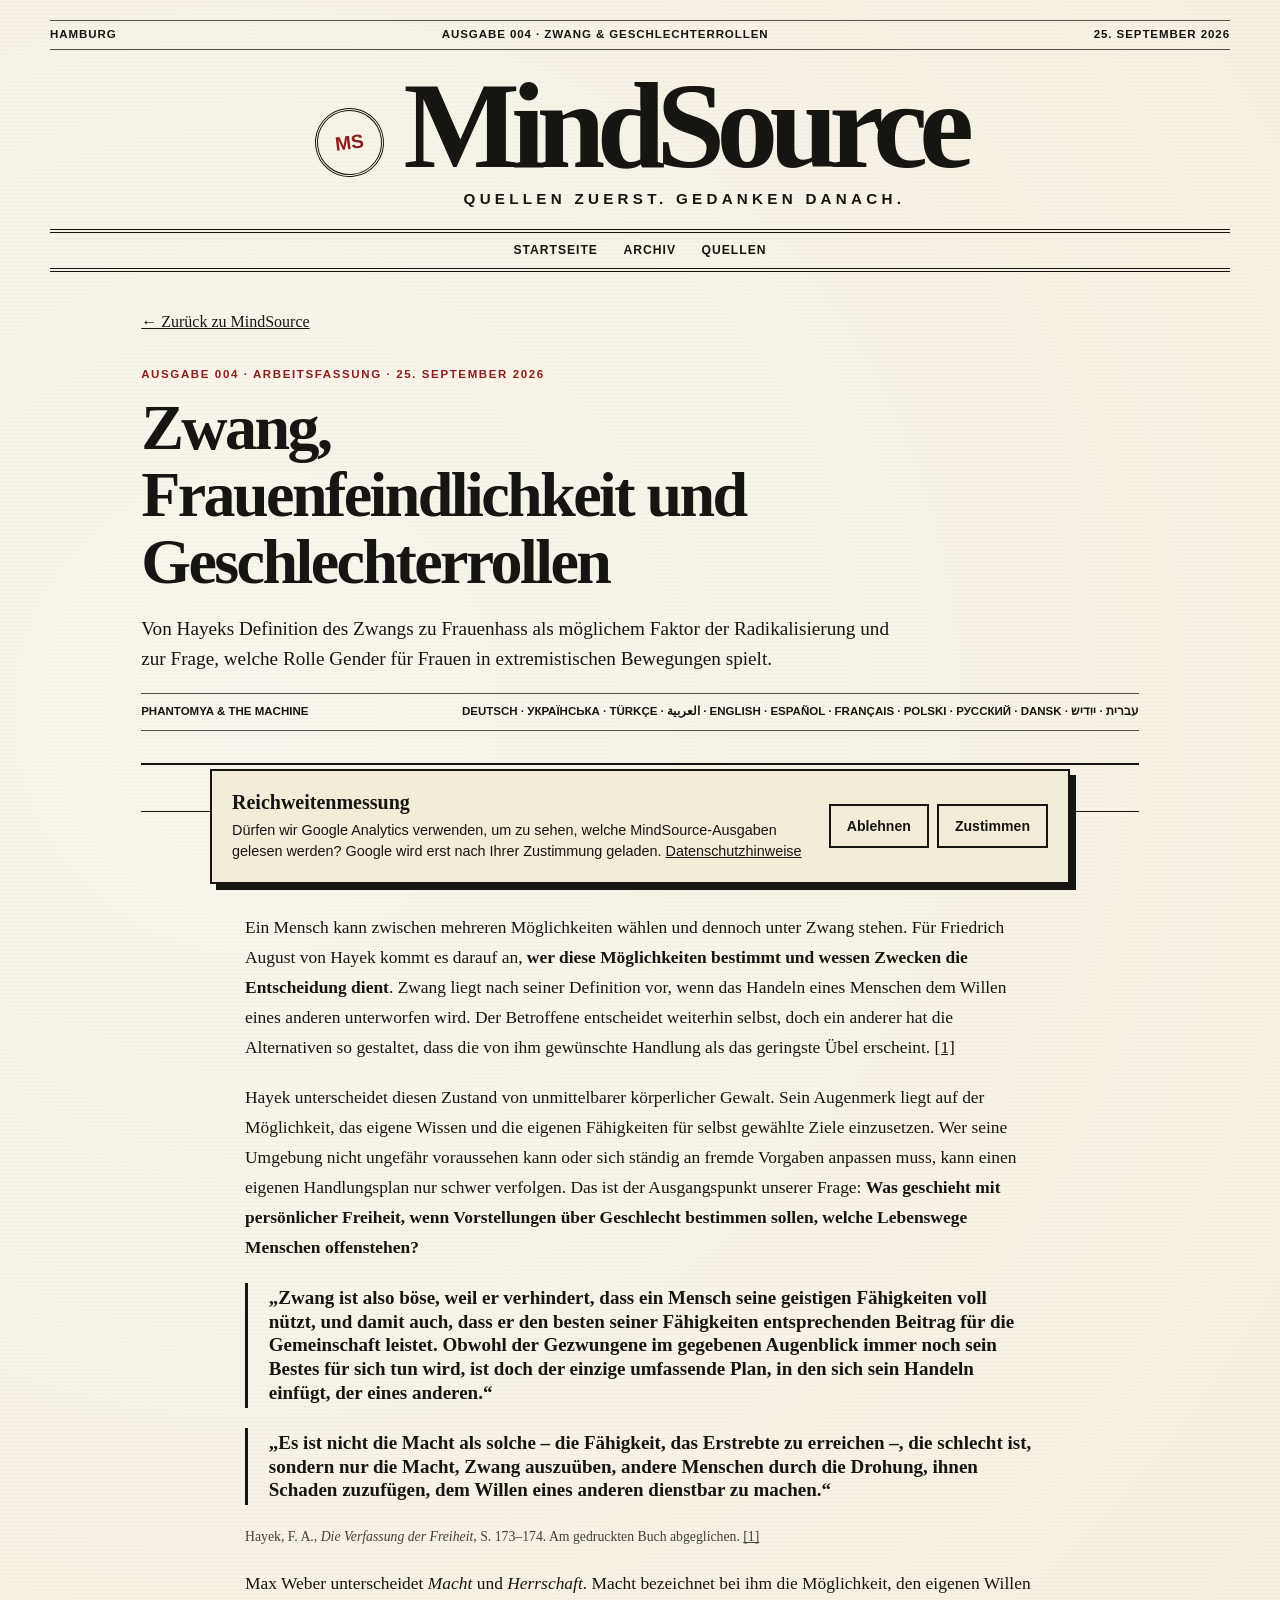
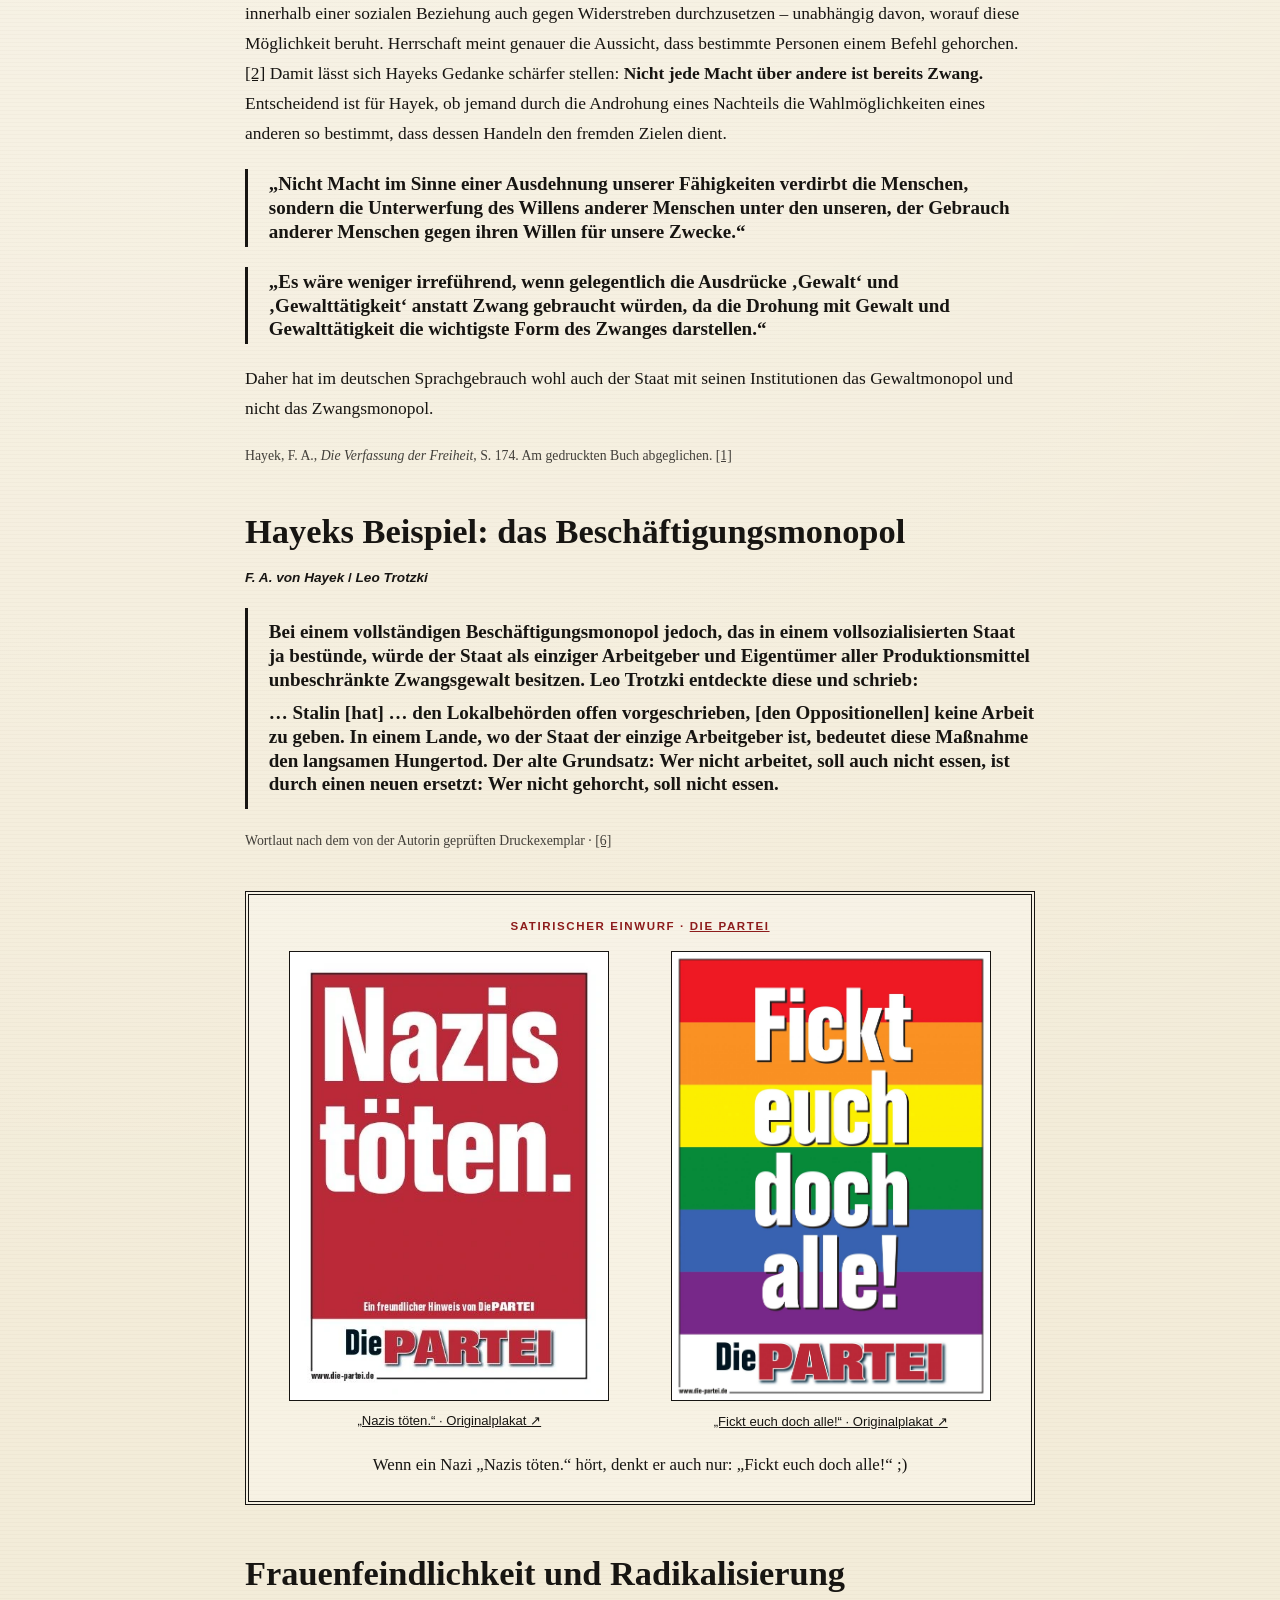
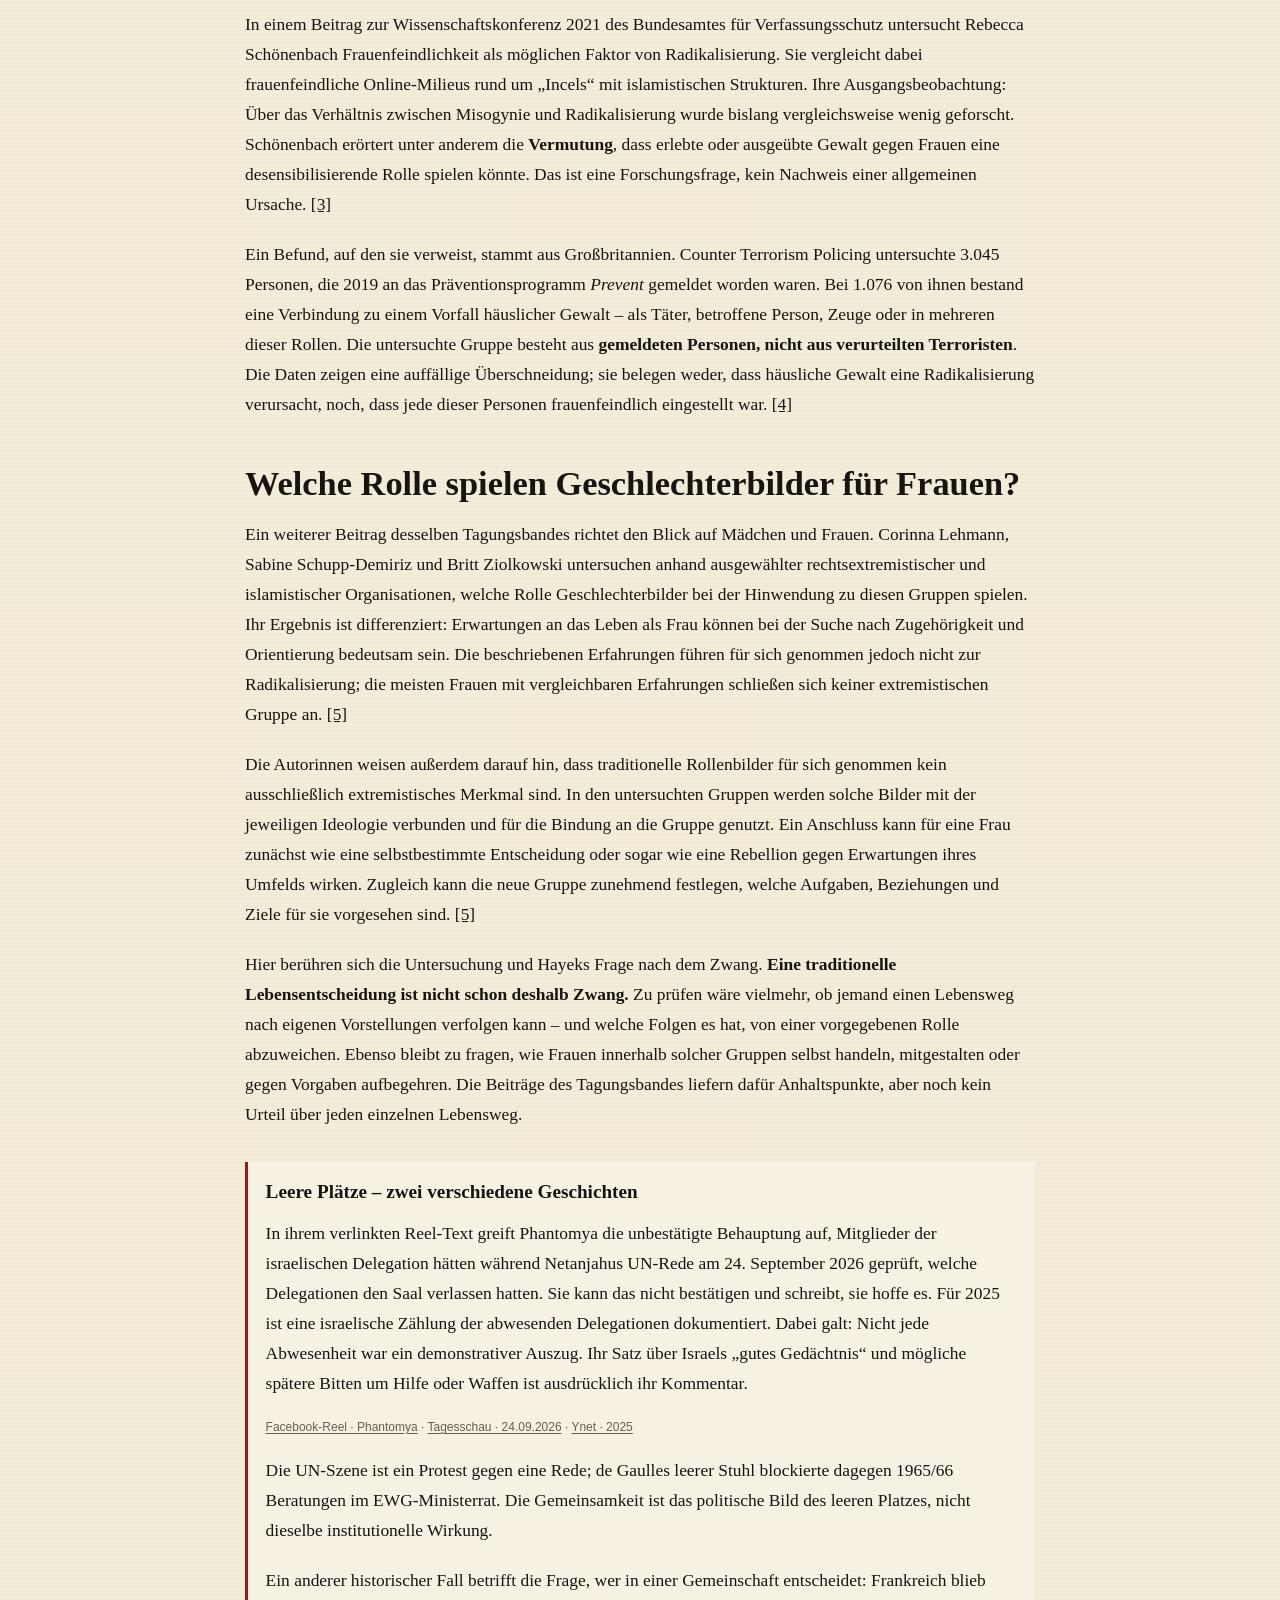
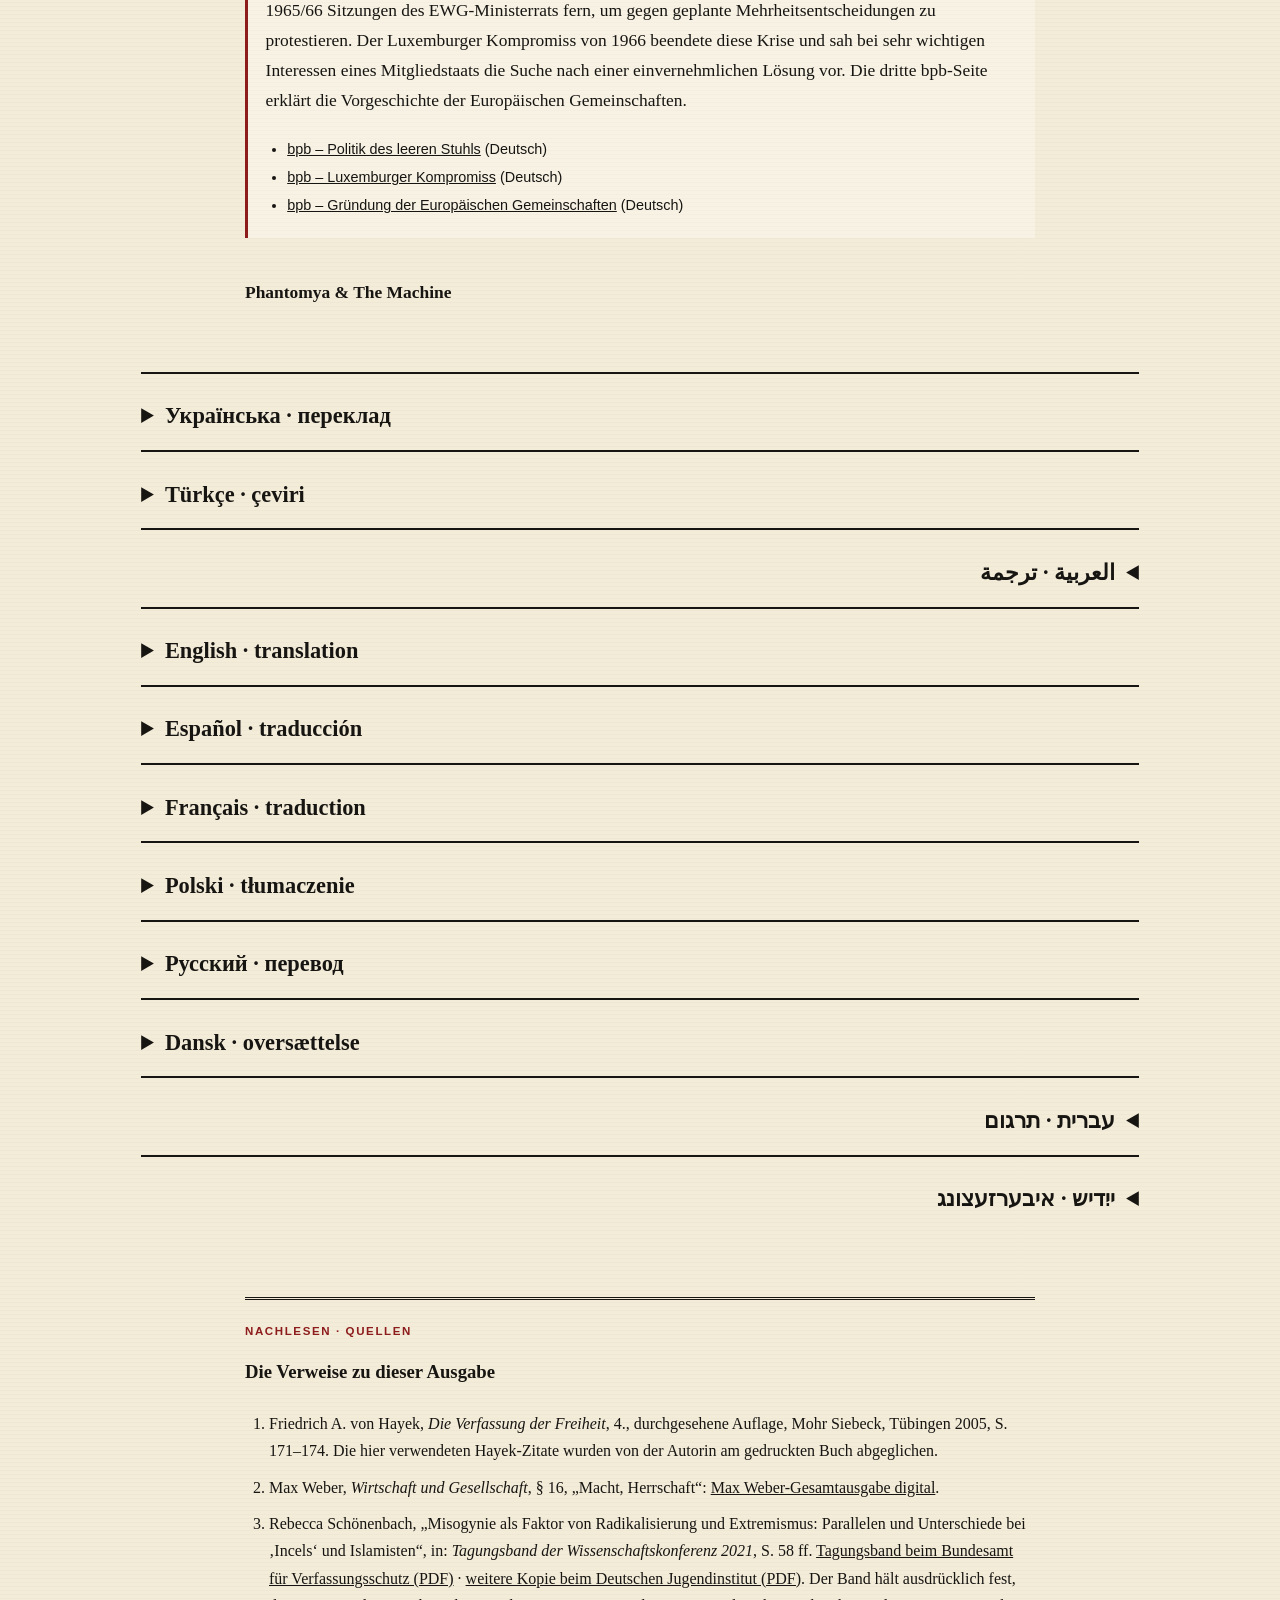
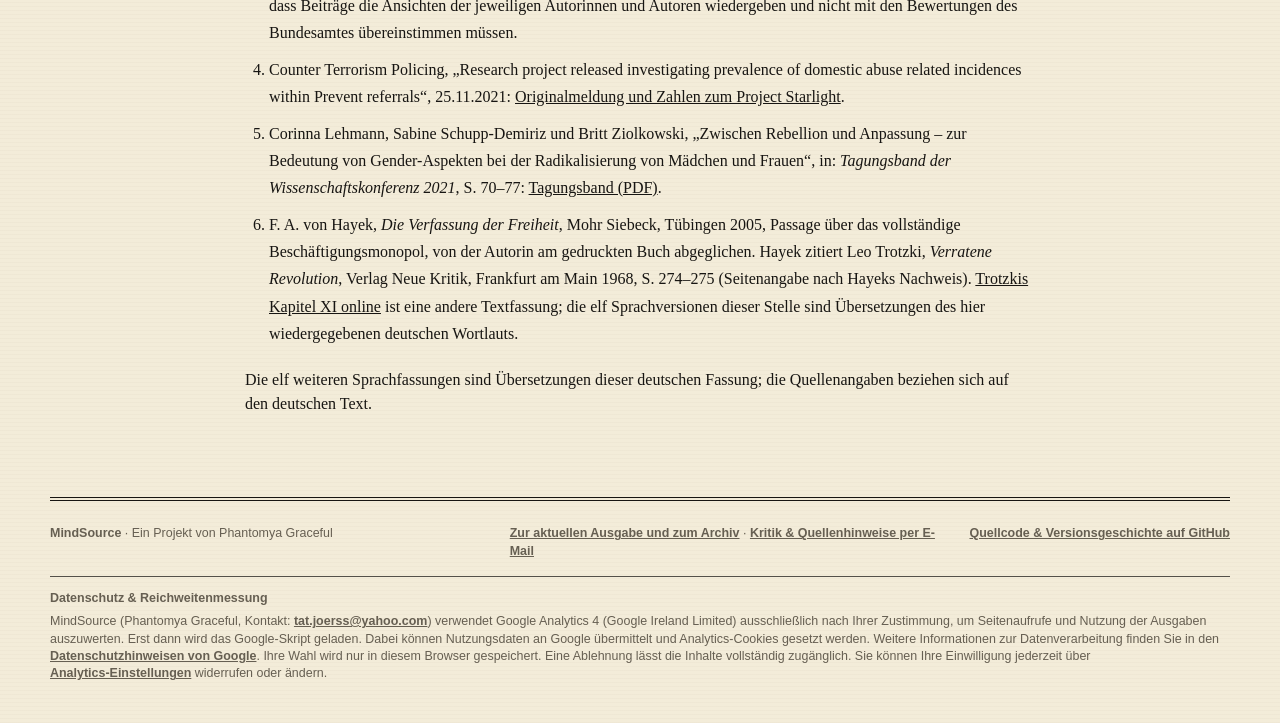
==== commit 5b5607b0: "Add multilingual UN empty seats and EEC empty chair context" ====
--- a/ausgabe-004.html
+++ b/ausgabe-004.html
@@ -6,7 +6,7 @@
   <meta name="description" content="MindSource Ausgabe 004: Hayeks Zwangsbegriff, Frauenfeindlichkeit und Geschlechterrollen in Radikalisierungsprozessen. In zwölf Sprachen.">
   <meta name="analytics-consent" content="opt-in">
   <title>Zwang, Frauenfeindlichkeit und Geschlechterrollen — MindSource 004</title>
-  <link rel="stylesheet" href="style.css?v=20260925-trotzki-12">
+  <link rel="stylesheet" href="style.css?v=20260925-bpb-eu">
   <style>
     .issue-four { max-width: 1100px; margin: 0 auto; padding: 2.4rem max(1rem, 4vw) 4rem; }
     .issue-four .return-link { display: inline-block; margin: 0 0 2rem; }
@@ -64,7 +64,6 @@
         <p class="quote-attribution"><cite>F. A. von Hayek</cite> / <cite>Leo Trotzki</cite></p>
         <blockquote><p>Bei einem vollständigen Beschäftigungsmonopol jedoch, das in einem vollsozialisierten Staat ja bestünde, würde der Staat als einziger Arbeitgeber und Eigentümer aller Produktionsmittel unbeschränkte Zwangsgewalt besitzen. Leo Trotzki entdeckte diese und schrieb:</p><p>… Stalin [hat] … den Lokalbehörden offen vorgeschrieben, [den Oppositionellen] keine Arbeit zu geben. In einem Lande, wo der Staat der einzige Arbeitgeber ist, bedeutet diese Maßnahme den langsamen Hungertod. Der alte Grundsatz: Wer nicht arbeitet, soll auch nicht essen, ist durch einen neuen ersetzt: Wer nicht gehorcht, soll nicht essen.</p></blockquote>
         <p class="source-line">Wortlaut nach dem von der Autorin geprüften Druckexemplar · <a href="#quelle-6">[6]</a></p>
-        <p class="source-link"><a href="https://www.facebook.com/reel/2213273479256560" target="_blank" rel="noopener noreferrer">Facebook-Reel ↗</a></p>
       </div>
       <aside class="poster-duo" aria-label="Satirischer Einwurf von Die PARTEI">
         <p class="section-label">Satirischer Einwurf · <a href="https://www.die-partei.de/" target="_blank" rel="noopener noreferrer">Die PARTEI</a></p>
@@ -87,6 +86,18 @@
       <p>Ein weiterer Beitrag desselben Tagungsbandes richtet den Blick auf Mädchen und Frauen. Corinna Lehmann, Sabine Schupp-Demiriz und Britt Ziolkowski untersuchen anhand ausgewählter rechtsextremistischer und islamistischer Organisationen, welche Rolle Geschlechterbilder bei der Hinwendung zu diesen Gruppen spielen. Ihr Ergebnis ist differenziert: Erwartungen an das Leben als Frau können bei der Suche nach Zugehörigkeit und Orientierung bedeutsam sein. Die beschriebenen Erfahrungen führen für sich genommen jedoch nicht zur Radikalisierung; die meisten Frauen mit vergleichbaren Erfahrungen schließen sich keiner extremistischen Gruppe an. <a href="#quelle-5">[5]</a></p>
       <p>Die Autorinnen weisen außerdem darauf hin, dass traditionelle Rollenbilder für sich genommen kein ausschließlich extremistisches Merkmal sind. In den untersuchten Gruppen werden solche Bilder mit der jeweiligen Ideologie verbunden und für die Bindung an die Gruppe genutzt. Ein Anschluss kann für eine Frau zunächst wie eine selbstbestimmte Entscheidung oder sogar wie eine Rebellion gegen Erwartungen ihres Umfelds wirken. Zugleich kann die neue Gruppe zunehmend festlegen, welche Aufgaben, Beziehungen und Ziele für sie vorgesehen sind. <a href="#quelle-5">[5]</a></p>
       <p>Hier berühren sich die Untersuchung und Hayeks Frage nach dem Zwang. <strong>Eine traditionelle Lebensentscheidung ist nicht schon deshalb Zwang.</strong> Zu prüfen wäre vielmehr, ob jemand einen Lebensweg nach eigenen Vorstellungen verfolgen kann – und welche Folgen es hat, von einer vorgegebenen Rolle abzuweichen. Ebenso bleibt zu fragen, wie Frauen innerhalb solcher Gruppen selbst handeln, mitgestalten oder gegen Vorgaben aufbegehren. Die Beiträge des Tagungsbandes liefern dafür Anhaltspunkte, aber noch kein Urteil über jeden einzelnen Lebensweg.</p>
+      <section class="eu-context" id="eu-004" lang="de">
+        <h4>Leere Plätze – zwei verschiedene Geschichten</h4>
+        <p>In ihrem verlinkten Reel-Text greift Phantomya die unbestätigte Behauptung auf, Mitglieder der israelischen Delegation hätten während Netanjahus UN-Rede am 24. September 2026 geprüft, welche Delegationen den Saal verlassen hatten. Sie kann das nicht bestätigen und schreibt, sie hoffe es. Für 2025 ist eine israelische Zählung der abwesenden Delegationen dokumentiert. Dabei galt: Nicht jede Abwesenheit war ein demonstrativer Auszug. Ihr Satz über Israels „gutes Gedächtnis“ und mögliche spätere Bitten um Hilfe oder Waffen ist ausdrücklich ihr Kommentar.</p>
+        <p class="source-link"><a href="https://www.facebook.com/reel/2213273479256560" target="_blank" rel="noopener noreferrer">Facebook-Reel · Phantomya</a> · <a href="https://www.tagesschau.de/ausland/asien/netanjahu-kritik-un-generaldebatte-100.html" target="_blank" rel="noopener noreferrer">Tagesschau · 24.09.2026</a> · <a href="https://www.ynetnews.com/article/hjclt2r3eg" target="_blank" rel="noopener noreferrer">Ynet · 2025</a></p>
+        <p>Die UN-Szene ist ein Protest gegen eine Rede; de Gaulles leerer Stuhl blockierte dagegen 1965/66 Beratungen im EWG-Ministerrat. Die Gemeinsamkeit ist das politische Bild des leeren Platzes, nicht dieselbe institutionelle Wirkung.</p>
+        <p>Ein anderer historischer Fall betrifft die Frage, wer in einer Gemeinschaft entscheidet: Frankreich blieb 1965/66 Sitzungen des EWG-Ministerrats fern, um gegen geplante Mehrheitsentscheidungen zu protestieren. Der Luxemburger Kompromiss von 1966 beendete diese Krise und sah bei sehr wichtigen Interessen eines Mitgliedstaats die Suche nach einer einvernehmlichen Lösung vor. Die dritte bpb-Seite erklärt die Vorgeschichte der Europäischen Gemeinschaften.</p>
+        <ul class="eu-links">
+          <li><a href="https://www.bpb.de/kurz-knapp/lexika/das-europalexikon/177195/politik-des-leeren-stuhls/" target="_blank" rel="noopener noreferrer">bpb – Politik des leeren Stuhls</a> <span lang="de">(Deutsch)</span></li>
+          <li><a href="https://www.bpb.de/kurz-knapp/lexika/das-europalexikon/177118/luxemburger-kompromiss/" target="_blank" rel="noopener noreferrer">bpb – Luxemburger Kompromiss</a> <span lang="de">(Deutsch)</span></li>
+          <li><a href="https://www.bpb.de/themen/europaeische-union/dossier-europaeische-union/42989/gruendung-der-europaeischen-gemeinschaften/" target="_blank" rel="noopener noreferrer">bpb – Gründung der Europäischen Gemeinschaften</a> <span lang="de">(Deutsch)</span></li>
+        </ul>
+      </section>
       <p class="signature">Phantomya &amp; The Machine</p>
     </article>
 
@@ -109,7 +120,6 @@
           <p class="quote-attribution"><cite>F. A. von Hayek</cite> / <cite>Leo Trotzki</cite></p>
           <blockquote><p>Однак за повної монополії на зайнятість, яка існувала б у цілком соціалізованій державі, держава як єдиний роботодавець і власник усіх засобів виробництва мала б необмежену владу примусу. Лев Троцький усвідомив це і писав:</p><p>… Сталін [дав] … місцевій владі відкритий наказ не давати [опозиціонерам] роботи. У країні, де держава є єдиним роботодавцем, цей захід означає повільну голодну смерть. Старий принцип: «хто не працює, той не їсть» замінив новий: «хто не кориться, той не їсть».</p></blockquote>
           <p class="source-line">Переклад із німецької версії, звіреної авторкою з друкованою книгою · <a href="#quelle-6">[6]</a></p>
-          <p class="source-link"><a href="https://www.facebook.com/reel/2213273479256560" target="_blank" rel="noopener noreferrer">Facebook-Reel ↗</a></p>
         </div>
         <h3>Ненависть до жінок і радикалізація</h3>
         <p>У статті для збірника наукової конференції Федерального відомства Німеччини із захисту конституції 2021 року Ребекка Шененбах досліджує мізогінію як можливий чинник радикалізації. Вона порівнює женоненависницькі онлайн-середовища навколо «інцелів» з ісламістськими структурами. Її вихідне спостереження: зв’язок мізогінії та радикалізації досі досліджено порівняно мало. Вона розглядає, зокрема, <strong>припущення</strong>, що пережите або вчинене насильство щодо жінок може притупляти чутливість до насильства. Це дослідницьке питання, а не доведення загальної причини. <a href="#quelle-3">[3]</a></p>
@@ -118,6 +128,18 @@
         <p>Інша стаття цього збірника присвячена дівчатам і жінкам. Корінна Леманн, Сабіне Шупп-Деміріц і Брітт Ціолковскі на прикладі окремих праворадикальних та ісламістських організацій досліджують роль гендерних уявлень у приєднанні до цих груп. Їхній висновок неоднозначний: очікування щодо життя жінки можуть мати значення в пошуках належності та орієнтирів. Проте такі переживання самі собою не ведуть до радикалізації; більшість жінок із подібним досвідом не долучається до екстремістських груп. <a href="#quelle-5">[5]</a></p>
         <p>Авторки також наголошують, що традиційні ролі самі собою не є ознакою виключно екстремізму. У досліджених групах їх поєднують з ідеологією та використовують для утримання членів. Приєднання може спершу здаватися жінці самостійним рішенням або навіть бунтом проти очікувань оточення. Водночас нова група може дедалі сильніше визначати призначені їй завдання, стосунки та цілі. <a href="#quelle-5">[5]</a></p>
         <p>Тут дослідження перетинається з питанням Гаєка про примус. <strong>Традиційний життєвий вибір сам собою ще не є примусом.</strong> Варто з’ясувати, чи може людина йти шляхом відповідно до власних уявлень і що станеться, якщо вона відхилиться від нав’язаної ролі. Також треба запитати, як жінки всередині таких груп самі діють, беруть участь у їх формуванні або чинять опір правилам. Статті збірника дають підстави для роздумів, але не виносять вирок кожному окремому життю.</p>
+        <section class="eu-context" lang="uk">
+          <h4>Порожні місця — дві різні історії</h4>
+          <p>У тексті до свого рілса Фантомія згадує непідтверджене повідомлення, нібито члени ізраїльської делегації під час промови Нетаньягу в ООН 24 вересня 2026 року перевіряли, представники яких делегацій вийшли із зали. Вона не може цього підтвердити, але пише, що сподівається на це. За 2025 рік задокументовано ізраїльський підрахунок відсутніх делегацій. Не кожна відсутність означала демонстративний вихід. Її слова про «добру пам’ять» Ізраїлю та можливі майбутні прохання про допомогу чи зброю — це її власний коментар.</p>
+          <p class="source-link"><a href="https://www.facebook.com/reel/2213273479256560" target="_blank" rel="noopener noreferrer">Facebook-Reel · Phantomya</a> · <a href="https://www.tagesschau.de/ausland/asien/netanjahu-kritik-un-generaldebatte-100.html" target="_blank" rel="noopener noreferrer">Tagesschau · 24.09.2026</a> · <a href="https://www.ynetnews.com/article/hjclt2r3eg" target="_blank" rel="noopener noreferrer">Ynet · 2025</a></p>
+          <p>У випадку ООН ідеться про протест проти промови; порожнє крісло де Голля у 1965–1966 роках натомість блокувало роботу Ради міністрів ЄЕС. Спільним є політичний образ порожнього місця, а не однаковий інституційний наслідок.</p>
+          <p>Інший історичний випадок стосується того, хто ухвалює рішення у спільноті: у 1965–1966 роках Франція не брала участі в засіданнях Ради міністрів ЄЕС на знак протесту проти запланованого переходу до голосування більшістю. Люксембурзький компроміс 1966 року завершив цю кризу й передбачав пошук узгодженого рішення, якщо зачіпалися дуже важливі інтереси держави-члена. Третє джерело bpb пояснює історію створення Європейських співтовариств.</p>
+          <ul class="eu-links">
+            <li><a href="https://www.bpb.de/kurz-knapp/lexika/das-europalexikon/177195/politik-des-leeren-stuhls/" target="_blank" rel="noopener noreferrer">bpb – Політика «порожнього крісла»</a> <span lang="de">(Deutsch)</span></li>
+            <li><a href="https://www.bpb.de/kurz-knapp/lexika/das-europalexikon/177118/luxemburger-kompromiss/" target="_blank" rel="noopener noreferrer">bpb – Люксембурзький компроміс</a> <span lang="de">(Deutsch)</span></li>
+            <li><a href="https://www.bpb.de/themen/europaeische-union/dossier-europaeische-union/42989/gruendung-der-europaeischen-gemeinschaften/" target="_blank" rel="noopener noreferrer">bpb – Заснування Європейських співтовариств</a> <span lang="de">(Deutsch)</span></li>
+          </ul>
+        </section>
         <p class="signature">Phantomya &amp; The Machine</p>
       </article>
     </details>
@@ -140,7 +162,6 @@
           <p class="quote-attribution"><cite>F. A. von Hayek</cite> / <cite>Leo Trotzki</cite></p>
           <blockquote><p>Ancak tamamen sosyalleştirilmiş bir devlette söz konusu olacak tam bir istihdam tekeli altında devlet, bütün üretim araçlarının tek işvereni ve sahibi olarak sınırsız bir zorlama gücüne sahip olurdu. Lev Troçki bunu fark etmiş ve şöyle yazmıştı:</p><p>… Stalin … yerel makamlara [muhaliflere] iş vermemelerini açıkça emretti. Devletin tek işveren olduğu bir ülkede bu önlem yavaş yavaş açlıktan ölmek demektir. Eski ilke, “çalışmayan yemek de yemesin”, yerini yeni bir ilkeye bırakmıştır: “itaat etmeyen yemek de yemesin.”</p></blockquote>
           <p class="source-line">Yazarın basılı kitapla karşılaştırdığı Almanca metinden çeviri · <a href="#quelle-6">[6]</a></p>
-          <p class="source-link"><a href="https://www.facebook.com/reel/2213273479256560" target="_blank" rel="noopener noreferrer">Facebook-Reel ↗</a></p>
         </div>
         <h3>Kadın düşmanlığı ve radikalleşme</h3>
         <p>Almanya Federal Anayasayı Koruma Dairesinin 2021 bilim konferansı kitabındaki bir makalede Rebecca Schönenbach, kadın düşmanlığını olası bir radikalleşme etkeni olarak inceliyor. “İncel” çevresindeki kadın düşmanı internet ortamlarını İslamcı yapılarla karşılaştırıyor. Başlangıç gözlemi şu: Kadın düşmanlığı ile radikalleşme arasındaki ilişki şimdiye kadar görece az araştırıldı. Yaşanan veya uygulanan kadınlara yönelik şiddetin, kişileri şiddete karşı duyarsızlaştırabileceği <strong>varsayımını</strong> da ele alıyor. Bu bir araştırma sorusu, genel bir nedenin kanıtı değil. <a href="#quelle-3">[3]</a></p>
@@ -149,6 +170,18 @@
         <p>Aynı kitaptaki başka bir makale kızlara ve kadınlara odaklanıyor. Corinna Lehmann, Sabine Schupp-Demiriz ve Britt Ziolkowski, seçilmiş aşırı sağ ve İslamcı örgütlere katılımda toplumsal cinsiyet imgelerinin rolünü inceliyor. Sonuçları ayrıntılı: Kadın olarak yaşama dair beklentiler, aidiyet ve yön arayışında önem kazanabilir. Ancak bu deneyimler tek başına radikalleşmeye yol açmaz; benzer deneyimleri yaşayan kadınların çoğu aşırıcı bir gruba katılmaz. <a href="#quelle-5">[5]</a></p>
         <p>Yazarlar, geleneksel rollerin tek başına aşırıcılığa özgü olmadığını da belirtiyor. İncelenen gruplarda bu imgeler ideolojiyle bağlanıp kişileri grupta tutmak için kullanılıyor. Katılım, bir kadına başlangıçta kendi kararı, hatta çevresinin beklentilerine karşı bir isyan gibi gelebilir. Aynı zamanda yeni grup kendisine hangi görevlerin, ilişkilerin ve hedeflerin uygun olduğunu giderek daha çok belirleyebilir. <a href="#quelle-5">[5]</a></p>
         <p>Burada araştırma, Hayek’in zorlama sorusuyla buluşuyor. <strong>Geleneksel bir yaşam seçimi sırf bu nedenle zorlama değildir.</strong> Asıl bakılması gereken, bir insanın kendi tasavvurlarına göre bir yaşam yolu izleyip izleyemediği ve önceden belirlenen rolden ayrılırsa ne olacağıdır. Kadınların bu gruplarda kendilerinin nasıl hareket ettiği, gruba nasıl yön verdiği veya kurallara nasıl karşı çıktığı da sorulmalıdır. Kitaptaki makaleler buna dair ipuçları verir, ama her bireysel yaşam yolu hakkında hüküm vermez.</p>
+        <section class="eu-context" lang="tr">
+          <h4>Boş koltuklar – iki ayrı hikâye</h4>
+          <p>Phantomya, bağlantı verilen reel metninde, 24 Eylül 2026’daki Netanyahu BM konuşması sırasında İsrail heyetinin bazı üyelerinin salondan hangi heyetlerin ayrıldığını kontrol ettiği yönündeki doğrulanmamış iddiayı aktarıyor. Bunu doğrulayamadığını, ama doğru olmasını umduğunu söylüyor. 2025’te İsrail’in salonda bulunmayan heyetleri saydığı belgelenmiştir; her yokluk protesto amacıyla salonu terk etmek değildi. İsrail’in “güçlü hafızası” ve gelecekte yardım ya da silah talep edilebileceği hakkındaki sözleri kendi yorumudur.</p>
+          <p class="source-link"><a href="https://www.facebook.com/reel/2213273479256560" target="_blank" rel="noopener noreferrer">Facebook-Reel · Phantomya</a> · <a href="https://www.tagesschau.de/ausland/asien/netanjahu-kritik-un-generaldebatte-100.html" target="_blank" rel="noopener noreferrer">Tagesschau · 24.09.2026</a> · <a href="https://www.ynetnews.com/article/hjclt2r3eg" target="_blank" rel="noopener noreferrer">Ynet · 2025</a></p>
+          <p>BM’deki olay bir konuşmaya karşı protestodur; de Gaulle’ün boş sandalyesi ise 1965–1966’da AET Bakanlar Konseyinin çalışmalarını engellemişti. Ortak nokta boş koltuğun siyasi simgesidir; kurumsal sonuçları aynı değildir.</p>
+          <p>Başka bir tarihsel örnek, bir toplulukta kararları kimin verdiği sorusuyla ilgilidir: Fransa, planlanan çoğunluk oylamasını protesto etmek için 1965–1966 yıllarında AET Bakanlar Konseyi toplantılarına katılmadı. 1966 Lüksemburg Uzlaşması bu krizi sona erdirdi ve bir üye devletin çok önemli çıkarları söz konusu olduğunda uzlaşmaya dayalı çözüm aranmasını öngördü. Üçüncü bpb kaynağı Avrupa Topluluklarının kuruluş geçmişini açıklar.</p>
+          <ul class="eu-links">
+            <li><a href="https://www.bpb.de/kurz-knapp/lexika/das-europalexikon/177195/politik-des-leeren-stuhls/" target="_blank" rel="noopener noreferrer">bpb – Boş Sandalye Politikası</a> <span lang="de">(Deutsch)</span></li>
+            <li><a href="https://www.bpb.de/kurz-knapp/lexika/das-europalexikon/177118/luxemburger-kompromiss/" target="_blank" rel="noopener noreferrer">bpb – Lüksemburg Uzlaşması</a> <span lang="de">(Deutsch)</span></li>
+            <li><a href="https://www.bpb.de/themen/europaeische-union/dossier-europaeische-union/42989/gruendung-der-europaeischen-gemeinschaften/" target="_blank" rel="noopener noreferrer">bpb – Avrupa Topluluklarının kuruluşu</a> <span lang="de">(Deutsch)</span></li>
+          </ul>
+        </section>
         <p class="signature">Phantomya &amp; The Machine</p>
       </article>
     </details>
@@ -171,7 +204,6 @@
           <p class="quote-attribution"><cite>F. A. von Hayek</cite> / <cite>Leo Trotzki</cite></p>
           <blockquote><p>لكن في حالة الاحتكار الكامل للتوظيف، الذي قد يوجد في دولة خاضعة للاشتراكية الكاملة، ستملك الدولة، بوصفها ربّ العمل الوحيد والمالكة لجميع وسائل الإنتاج، سلطة إكراه غير محدودة. وقد أدرك ليون تروتسكي ذلك وكتب:</p><p>… أصدر ستالين … تعليمات صريحة للسلطات المحلية بألّا تمنح [المعارضين] عملاً. وفي بلد تكون فيه الدولة ربّ العمل الوحيد، يعني هذا الإجراء الموت البطيء جوعًا. وحلّ محل المبدأ القديم «من لا يعمل لا يأكل» مبدأ جديد: «من لا يطع لا يأكل».</p></blockquote>
           <p class="source-line">ترجمة عن النص الألماني الذي راجعته المؤلفة على النسخة المطبوعة · <a href="#quelle-6">[6]</a></p>
-          <p class="source-link"><a href="https://www.facebook.com/reel/2213273479256560" target="_blank" rel="noopener noreferrer">Facebook-Reel ↗</a></p>
         </div>
         <h3>كراهية النساء والتطرف</h3>
         <p>تبحث ريبيكا شوننباخ، في مساهمة ضمن وقائع مؤتمر المكتب الاتحادي الألماني لحماية الدستور العلمي لعام 2021، كراهية النساء بوصفها عاملًا محتملًا في التطرف. وتقارن بين أوساط الإنترنت المعادية للنساء المرتبطة بـ«الإنسل» وبُنى إسلاموية. وتنطلق من ملاحظة أن العلاقة بين كراهية النساء والتطرف لم تُدرس كثيرًا حتى الآن. وتناقش، من بين أمور أخرى، <strong>فرضية</strong> مفادها أن التعرض للعنف ضد النساء أو ممارسته قد يضعف الحساسية تجاه العنف. هذا سؤال بحثي، وليس إثباتًا لسبب عام. <a href="#quelle-3">[3]</a></p>
@@ -180,6 +212,18 @@
         <p>تتناول مساهمة أخرى في الكتاب نفسه الفتيات والنساء. وتدرس كورينا ليمان وزابينه شوب-ديميريتس وبريت تسيولكوفسكي، اعتمادًا على منظمات يمينية متطرفة وإسلاموية مختارة، دور تصورات الجندر في الانضمام إلى هذه الجماعات. ونتيجتهن دقيقة: قد تؤثر توقعات المجتمع بشأن حياة المرأة في البحث عن الانتماء والاتجاه. غير أن هذه التجارب وحدها لا تؤدي إلى التطرف؛ فمعظم النساء ذوات التجارب المشابهة لا ينضممن إلى أي جماعة متطرفة. <a href="#quelle-5">[5]</a></p>
         <p>وتشير الباحثات أيضًا إلى أن الأدوار التقليدية في حد ذاتها ليست سمة حصرية للتطرف. ففي الجماعات المدروسة ترتبط هذه التصورات بالأيديولوجيا وتُستعمل لتعزيز ارتباط الفرد بالجماعة. وقد يبدو الانضمام للمرأة في البداية قرارًا مستقلًا، بل تمرّدًا على توقعات محيطها. وفي الوقت نفسه قد تصبح الجماعة الجديدة أكثر تحكمًا في المهام والعلاقات والأهداف المرسومة لها. <a href="#quelle-5">[5]</a></p>
         <p>هنا يلتقي البحث بسؤال هايك عن الإكراه. <strong>اختيار نمط حياة تقليدي لا يعني الإكراه لمجرد كونه تقليديًا.</strong> بل ينبغي النظر في ما إذا كان الشخص يستطيع اتباع الطريق الذي يختاره وما عواقب الخروج عن الدور المحدد له. ويبقى أن نسأل كيف تتصرف النساء داخل هذه الجماعات، وكيف يشاركن في تشكيلها أو يعارضن قواعدها. تقدم مقالات الكتاب مؤشرات، لكنها لا تحكم على كل مسار حياة فردي.</p>
+        <section class="eu-context" lang="ar" dir="rtl">
+          <h4>المقاعد الخالية: قصتان مختلفتان</h4>
+          <p>تذكر فانتوميا في نص الريل المرتبط ادعاءً غير مؤكد بأن أعضاءً من الوفد الإسرائيلي تحققوا خلال خطاب نتنياهو أمام الأمم المتحدة في 24 سبتمبر 2026 من الوفود التي غادرت القاعة. وتقول إنها لا تستطيع تأكيد ذلك، لكنها تأمل أن يكون قد حدث. وثّق عام 2025 إحصاء إسرائيلي للوفود الغائبة؛ ولم يكن كل غياب خروجًا احتجاجيًا من القاعة. أما حديثها عن «ذاكرة إسرائيل الجيدة» واحتمال طلب المساعدة أو السلاح منها لاحقًا فهو تعليقها الشخصي.</p>
+          <p class="source-link"><a href="https://www.facebook.com/reel/2213273479256560" target="_blank" rel="noopener noreferrer">Facebook-Reel · Phantomya</a> · <a href="https://www.tagesschau.de/ausland/asien/netanjahu-kritik-un-generaldebatte-100.html" target="_blank" rel="noopener noreferrer">Tagesschau · 24.09.2026</a> · <a href="https://www.ynetnews.com/article/hjclt2r3eg" target="_blank" rel="noopener noreferrer">Ynet · 2025</a></p>
+          <p>ما حدث في الأمم المتحدة احتجاج على خطاب؛ أما سياسة المقعد الفارغ لدى ديغول فقد عطّلت اجتماعات مجلس وزراء الجماعة الاقتصادية الأوروبية في 1965 و1966. الجامع بينهما صورة المقعد الخالي سياسيًا، لا الأثر المؤسسي نفسه.</p>
+          <p>تتعلق واقعة تاريخية أخرى بمن يملك حق اتخاذ القرار داخل الجماعة: امتنعت فرنسا في عامَي 1965 و1966 عن حضور اجتماعات مجلس وزراء الجماعة الاقتصادية الأوروبية احتجاجًا على خطط اعتماد التصويت بالأغلبية. أنهت تسوية لوكسمبورغ عام 1966 هذه الأزمة، ونصّت على السعي إلى حل توافقي عندما تتأثر مصالح بالغة الأهمية لإحدى الدول الأعضاء. ويوضح مصدر ثالث من الوكالة الاتحادية للتثقيف السياسي تاريخ نشأة الجماعات الأوروبية.</p>
+          <ul class="eu-links">
+            <li><a href="https://www.bpb.de/kurz-knapp/lexika/das-europalexikon/177195/politik-des-leeren-stuhls/" target="_blank" rel="noopener noreferrer">bpb – سياسة الكرسي الفارغ</a> <span lang="de">(Deutsch)</span></li>
+            <li><a href="https://www.bpb.de/kurz-knapp/lexika/das-europalexikon/177118/luxemburger-kompromiss/" target="_blank" rel="noopener noreferrer">bpb – تسوية لوكسمبورغ</a> <span lang="de">(Deutsch)</span></li>
+            <li><a href="https://www.bpb.de/themen/europaeische-union/dossier-europaeische-union/42989/gruendung-der-europaeischen-gemeinschaften/" target="_blank" rel="noopener noreferrer">bpb – تأسيس الجماعات الأوروبية</a> <span lang="de">(Deutsch)</span></li>
+          </ul>
+        </section>
         <p class="signature" dir="ltr">Phantomya &amp; The Machine</p>
       </article>
     </details>
@@ -202,7 +246,6 @@
           <p class="quote-attribution"><cite>F. A. von Hayek</cite> / <cite>Leo Trotzki</cite></p>
           <blockquote><p>Under a complete monopoly of employment, however, as would exist in a fully socialized state, the state as the sole employer and owner of all the means of production would have unlimited power of coercion. Leon Trotsky recognized this and wrote:</p><p>… Stalin … openly instructed the local authorities not to give [oppositionists] work. In a country where the state is the sole employer, this measure means a slow death by starvation. The old principle, “who does not work shall not eat,” has been replaced by a new one: “who does not obey shall not eat.”</p></blockquote>
           <p class="source-line">Translation from the German passage checked by the author against her printed copy · <a href="#quelle-6">[6]</a></p>
-          <p class="source-link"><a href="https://www.facebook.com/reel/2213273479256560" target="_blank" rel="noopener noreferrer">Facebook-Reel ↗</a></p>
         </div>
         <h3>Hatred of women and radicalisation</h3>
         <p>In a contribution to the proceedings of the 2021 academic conference organised by Germany's Federal Office for the Protection of the Constitution, Rebecca Schönenbach examines misogyny as a possible factor in radicalisation. She compares misogynistic online circles around “incels” with Islamist structures. Her starting observation is that the relationship between misogyny and radicalisation has received comparatively little research. Among other things, she discusses the <strong>hypothesis</strong> that violence against women, whether experienced or perpetrated, might desensitise people to violence. That is a research question, not proof of a general cause. <a href="#quelle-3">[3]</a></p>
@@ -211,6 +254,18 @@
         <p>Another contribution in the same volume looks at girls and women. Corinna Lehmann, Sabine Schupp-Demiriz and Britt Ziolkowski examine selected far-right and Islamist organisations to ask what role images of gender play when women join these groups. Their finding is nuanced: expectations about life as a woman can matter in a search for belonging and direction. But these experiences do not, by themselves, lead to radicalisation; most women with similar experiences join no extremist group. <a href="#quelle-5">[5]</a></p>
         <p>The authors also point out that traditional gender roles are not in themselves exclusive to extremism. In the groups studied, such images become tied to the ideology and are used to bind members to the group. Joining can initially feel to a woman like an independent choice, even a rebellion against the expectations around her. At the same time, the new group may increasingly define the tasks, relationships and goals intended for her. <a href="#quelle-5">[5]</a></p>
         <p>This is where the study meets Hayek's question about coercion. <strong>A traditional choice in life is not coercion simply because it is traditional.</strong> The question is whether someone can pursue a path on their own terms, and what happens if they depart from a prescribed role. We should also ask how women within such groups act for themselves, help shape the groups or defy their rules. The contributions provide clues, but no verdict on every individual life.</p>
+        <section class="eu-context" lang="en">
+          <h4>Empty seats – two different stories</h4>
+          <p>In her linked reel caption, Phantomya describes an unverified claim that members of the Israeli delegation checked which delegations had left the hall during Netanyahu’s UN speech on 24 September 2026. She says she cannot confirm it, but hopes it happened. An Israeli tally of absent delegations in 2025 is documented; an empty seat did not always mean a staged walkout. Her remarks about Israel’s “good memory” and possible future requests for help or weapons are expressly her own commentary.</p>
+          <p class="source-link"><a href="https://www.facebook.com/reel/2213273479256560" target="_blank" rel="noopener noreferrer">Facebook-Reel · Phantomya</a> · <a href="https://www.tagesschau.de/ausland/asien/netanjahu-kritik-un-generaldebatte-100.html" target="_blank" rel="noopener noreferrer">Tagesschau · 24.09.2026</a> · <a href="https://www.ynetnews.com/article/hjclt2r3eg" target="_blank" rel="noopener noreferrer">Ynet · 2025</a></p>
+          <p>The UN scene is a protest against a speech; de Gaulle’s empty chair, by contrast, blocked work in the EEC Council in 1965–66. The shared element is the political image of an empty seat, not the same institutional effect.</p>
+          <p>A different historical case concerns who decides within a community: France stayed away from EEC Council of Ministers meetings in 1965–66 to protest planned majority voting. The Luxembourg Compromise of 1966 ended the crisis and called for efforts to reach agreement when a member state’s very important interests were at stake. The third bpb source explains how the European Communities were founded.</p>
+          <ul class="eu-links">
+            <li><a href="https://www.bpb.de/kurz-knapp/lexika/das-europalexikon/177195/politik-des-leeren-stuhls/" target="_blank" rel="noopener noreferrer">bpb – Empty Chair Policy</a> <span lang="de">(Deutsch)</span></li>
+            <li><a href="https://www.bpb.de/kurz-knapp/lexika/das-europalexikon/177118/luxemburger-kompromiss/" target="_blank" rel="noopener noreferrer">bpb – Luxembourg Compromise</a> <span lang="de">(Deutsch)</span></li>
+            <li><a href="https://www.bpb.de/themen/europaeische-union/dossier-europaeische-union/42989/gruendung-der-europaeischen-gemeinschaften/" target="_blank" rel="noopener noreferrer">bpb – Founding of the European Communities</a> <span lang="de">(Deutsch)</span></li>
+          </ul>
+        </section>
         <p class="signature">Phantomya &amp; The Machine</p>
       </article>
     </details>
@@ -233,7 +288,6 @@
           <p class="quote-attribution"><cite>F. A. von Hayek</cite> / <cite>Leo Trotzki</cite></p>
           <blockquote><p>Sin embargo, con un monopolio completo del empleo, como el que existiría en un Estado plenamente socializado, el Estado, como único empleador y propietario de todos los medios de producción, tendría un poder de coacción ilimitado. León Trotski advirtió esto y escribió:</p><p>… Stalin … ordenó abiertamente a las autoridades locales que no dieran trabajo [a los opositores]. En un país donde el Estado es el único empleador, esta medida significa morir lentamente de hambre. El antiguo principio «quien no trabaja no come» ha sido sustituido por otro: «quien no obedece no come».</p></blockquote>
           <p class="source-line">Traducción del pasaje alemán cotejado por la autora con el libro impreso · <a href="#quelle-6">[6]</a></p>
-          <p class="source-link"><a href="https://www.facebook.com/reel/2213273479256560" target="_blank" rel="noopener noreferrer">Facebook-Reel ↗</a></p>
         </div>
         <h3>Misoginia y radicalización</h3>
         <p>En una contribución a las actas de la conferencia científica de 2021 de la Oficina Federal alemana para la Protección de la Constitución, Rebecca Schönenbach examina la misoginia como posible factor de radicalización. Compara entornos misóginos de internet en torno a los «incels» con estructuras islamistas. Su observación inicial es que hasta ahora se ha investigado relativamente poco la relación entre misoginia y radicalización. Schönenbach analiza, entre otras cosas, la <strong>hipótesis</strong> de que la violencia contra las mujeres, sufrida o ejercida, podría insensibilizar ante la violencia. Es una pregunta de investigación, no una causa general demostrada. <a href="#quelle-3">[3]</a></p>
@@ -242,6 +296,18 @@
         <p>Otra contribución del mismo volumen se centra en niñas y mujeres. Corinna Lehmann, Sabine Schupp-Demiriz y Britt Ziolkowski estudian en organizaciones seleccionadas de extrema derecha e islamistas el papel de las imágenes de género en la incorporación a estos grupos. Su conclusión tiene matices: las expectativas sobre la vida como mujer pueden influir en la búsqueda de pertenencia y orientación. Esas experiencias, por sí solas, no llevan a la radicalización; la mayoría de las mujeres que viven experiencias parecidas no se unen a ningún grupo extremista. <a href="#quelle-5">[5]</a></p>
         <p>Las autoras señalan además que los roles tradicionales no son, por sí mismos, exclusivos del extremismo. En los grupos estudiados se vinculan a la ideología correspondiente y se utilizan para afianzar la pertenencia. Unirse a un grupo puede parecerle inicialmente a una mujer una decisión autónoma, o incluso una rebelión contra las expectativas de su entorno. A la vez, el nuevo grupo puede ir determinando cada vez más qué tareas, relaciones y metas le corresponden. <a href="#quelle-5">[5]</a></p>
         <p>Aquí se encuentran el estudio y la pregunta de Hayek sobre la coacción. <strong>Elegir una vida tradicional no es, por ese solo hecho, coacción.</strong> Habría que examinar si alguien puede seguir el camino que desea y qué consecuencias tiene apartarse de un papel asignado. También queda por preguntar cómo actúan las mujeres dentro de esos grupos, cómo participan en ellos o se rebelan contra sus normas. Las contribuciones del volumen ofrecen indicios, pero no un juicio sobre cada trayectoria individual.</p>
+        <section class="eu-context" lang="es">
+          <h4>Asientos vacíos: dos historias distintas</h4>
+          <p>En el texto de su reel, Phantomya recoge una afirmación no confirmada según la cual miembros de la delegación israelí comprobaron qué delegaciones habían abandonado la sala durante el discurso de Netanyahu ante la ONU el 24 de septiembre de 2026. Aclara que no puede confirmarlo, aunque espera que haya ocurrido. En 2025 se documentó un recuento israelí de las delegaciones ausentes; no toda ausencia significaba una salida de protesta. Sus palabras sobre la «buena memoria» de Israel y posibles peticiones futuras de ayuda o armas son expresamente una opinión personal.</p>
+          <p class="source-link"><a href="https://www.facebook.com/reel/2213273479256560" target="_blank" rel="noopener noreferrer">Facebook-Reel · Phantomya</a> · <a href="https://www.tagesschau.de/ausland/asien/netanjahu-kritik-un-generaldebatte-100.html" target="_blank" rel="noopener noreferrer">Tagesschau · 24.09.2026</a> · <a href="https://www.ynetnews.com/article/hjclt2r3eg" target="_blank" rel="noopener noreferrer">Ynet · 2025</a></p>
+          <p>La escena de la ONU fue una protesta contra un discurso; la silla vacía de De Gaulle, en cambio, bloqueó los trabajos del Consejo de la CEE en 1965–1966. Comparten la imagen política del asiento vacío, pero no el mismo efecto institucional.</p>
+          <p>Otro caso histórico plantea quién decide dentro de una comunidad: Francia dejó de asistir a las reuniones del Consejo de Ministros de la CEE en 1965–1966 para protestar contra la introducción prevista de votaciones por mayoría. El Compromiso de Luxemburgo de 1966 puso fin a la crisis y estableció que se procuraría una solución consensuada cuando estuvieran en juego intereses muy importantes de un Estado miembro. La tercera fuente de la bpb explica los orígenes de las Comunidades Europeas.</p>
+          <ul class="eu-links">
+            <li><a href="https://www.bpb.de/kurz-knapp/lexika/das-europalexikon/177195/politik-des-leeren-stuhls/" target="_blank" rel="noopener noreferrer">bpb – Política de la silla vacía</a> <span lang="de">(Deutsch)</span></li>
+            <li><a href="https://www.bpb.de/kurz-knapp/lexika/das-europalexikon/177118/luxemburger-kompromiss/" target="_blank" rel="noopener noreferrer">bpb – Compromiso de Luxemburgo</a> <span lang="de">(Deutsch)</span></li>
+            <li><a href="https://www.bpb.de/themen/europaeische-union/dossier-europaeische-union/42989/gruendung-der-europaeischen-gemeinschaften/" target="_blank" rel="noopener noreferrer">bpb – Fundación de las Comunidades Europeas</a> <span lang="de">(Deutsch)</span></li>
+          </ul>
+        </section>
         <p class="signature">Phantomya &amp; The Machine</p>
       </article>
     </details>
@@ -264,7 +330,6 @@
           <p class="quote-attribution"><cite>F. A. von Hayek</cite> / <cite>Leo Trotzki</cite></p>
           <blockquote><p>Toutefois, dans une situation de monopole complet de l’emploi, telle qu’elle existerait dans un État entièrement socialisé, l’État, seul employeur et propriétaire de tous les moyens de production, disposerait d’un pouvoir de contrainte illimité. Léon Trotski l’avait compris et écrivait :</p><p>… Staline … a donné ouvertement aux autorités locales l’instruction de ne pas donner de travail [aux opposants]. Dans un pays où l’État est le seul employeur, cette mesure signifie mourir lentement de faim. L’ancien principe « qui ne travaille pas ne mange pas » a été remplacé par un nouveau : « qui n’obéit pas ne mange pas ».</p></blockquote>
           <p class="source-line">Traduction du passage allemand vérifié par l’autrice dans son exemplaire imprimé · <a href="#quelle-6">[6]</a></p>
-          <p class="source-link"><a href="https://www.facebook.com/reel/2213273479256560" target="_blank" rel="noopener noreferrer">Facebook-Reel ↗</a></p>
         </div>
         <h3>Misogynie et radicalisation</h3>
         <p>Dans une contribution aux actes de la conférence scientifique de 2021 de l’Office fédéral allemand de protection de la Constitution, Rebecca Schönenbach étudie la misogynie comme facteur possible de radicalisation. Elle compare des milieux misogynes en ligne autour des « incels » à des structures islamistes. Son point de départ : le lien entre misogynie et radicalisation a relativement peu été étudié jusqu’ici. Elle examine notamment l’<strong>hypothèse</strong> selon laquelle les violences faites aux femmes, subies ou commises, pourraient désensibiliser à la violence. C’est une question de recherche, pas la preuve d’une cause générale. <a href="#quelle-3">[3]</a></p>
@@ -273,6 +338,18 @@
         <p>Une autre contribution du même volume porte sur les filles et les femmes. Corinna Lehmann, Sabine Schupp-Demiriz et Britt Ziolkowski examinent, à partir d’organisations d’extrême droite et islamistes choisies, le rôle des représentations du genre dans l’adhésion à ces groupes. Leur conclusion est nuancée : les attentes envers la vie d’une femme peuvent compter dans la recherche d’appartenance et de repères. Mais ces expériences ne conduisent pas, à elles seules, à la radicalisation ; la plupart des femmes vivant des expériences semblables n’adhèrent à aucun groupe extrémiste. <a href="#quelle-5">[5]</a></p>
         <p>Les autrices soulignent aussi que les rôles traditionnels ne sont pas en eux-mêmes réservés à l’extrémisme. Dans les groupes étudiés, ils sont liés à l’idéologie et servent à fidéliser les membres. L’adhésion peut d’abord apparaître à une femme comme un choix autonome, voire comme une rébellion contre les attentes de son entourage. En même temps, le nouveau groupe peut définir de plus en plus étroitement les tâches, les relations et les buts qui lui sont destinés. <a href="#quelle-5">[5]</a></p>
         <p>C’est ici que l’étude rejoint la question de Hayek sur la contrainte. <strong>Choisir une vie traditionnelle ne constitue pas, en soi, une contrainte.</strong> Il faudrait plutôt examiner si une personne peut suivre la voie qu’elle souhaite et ce qui lui arrive si elle s’écarte du rôle prescrit. Il reste aussi à demander comment les femmes agissent, participent ou contestent les règles au sein de ces groupes. Les textes du volume donnent des pistes, sans porter un jugement sur chaque parcours individuel.</p>
+        <section class="eu-context" lang="fr">
+          <h4>Sièges vides : deux histoires différentes</h4>
+          <p>Dans le texte de son reel, Phantomya rapporte une affirmation non vérifiée selon laquelle des membres de la délégation israélienne auraient vérifié quelles délégations avaient quitté la salle pendant le discours de Netanyahou à l’ONU le 24 septembre 2026. Elle dit ne pas pouvoir le confirmer, mais l’espérer. Un décompte israélien des délégations absentes en 2025 est documenté ; un siège vide ne signifiait pas toujours un départ de protestation. Ses propos sur la « bonne mémoire » d’Israël et d’éventuelles demandes futures d’aide ou d’armes relèvent explicitement de son commentaire personnel.</p>
+          <p class="source-link"><a href="https://www.facebook.com/reel/2213273479256560" target="_blank" rel="noopener noreferrer">Facebook-Reel · Phantomya</a> · <a href="https://www.tagesschau.de/ausland/asien/netanjahu-kritik-un-generaldebatte-100.html" target="_blank" rel="noopener noreferrer">Tagesschau · 24.09.2026</a> · <a href="https://www.ynetnews.com/article/hjclt2r3eg" target="_blank" rel="noopener noreferrer">Ynet · 2025</a></p>
+          <p>La scène à l’ONU relève d’une protestation contre un discours ; la chaise vide de De Gaulle a, elle, bloqué les travaux du Conseil de la CEE en 1965–1966. Leur point commun est l’image politique du siège vide, pas le même effet institutionnel.</p>
+          <p>Un autre cas historique pose la question de savoir qui décide au sein d’une communauté : en 1965–1966, la France a cessé de participer aux réunions du Conseil des ministres de la CEE pour protester contre l’introduction prévue du vote à la majorité. Le compromis de Luxembourg de 1966 a mis fin à cette crise et prévoyait de rechercher une solution commune lorsque les intérêts très importants d’un État membre étaient en jeu. La troisième source de la bpb retrace la création des Communautés européennes.</p>
+          <ul class="eu-links">
+            <li><a href="https://www.bpb.de/kurz-knapp/lexika/das-europalexikon/177195/politik-des-leeren-stuhls/" target="_blank" rel="noopener noreferrer">bpb – Politique de la chaise vide</a> <span lang="de">(Deutsch)</span></li>
+            <li><a href="https://www.bpb.de/kurz-knapp/lexika/das-europalexikon/177118/luxemburger-kompromiss/" target="_blank" rel="noopener noreferrer">bpb – Compromis de Luxembourg</a> <span lang="de">(Deutsch)</span></li>
+            <li><a href="https://www.bpb.de/themen/europaeische-union/dossier-europaeische-union/42989/gruendung-der-europaeischen-gemeinschaften/" target="_blank" rel="noopener noreferrer">bpb – Fondation des Communautés européennes</a> <span lang="de">(Deutsch)</span></li>
+          </ul>
+        </section>
         <p class="signature">Phantomya &amp; The Machine</p>
       </article>
     </details>
@@ -295,7 +372,6 @@
           <p class="quote-attribution"><cite>F. A. von Hayek</cite> / <cite>Leo Trotzki</cite></p>
           <blockquote><p>Jednak przy całkowitym monopolu zatrudnienia, jaki istniałby w państwie w pełni uspołecznionym, państwo jako jedyny pracodawca i właściciel wszystkich środków produkcji dysponowałoby nieograniczoną władzą przymusu. Lew Trocki dostrzegł to i pisał:</p><p>… Stalin … otwarcie polecił władzom lokalnym, by nie dawały [opozycjonistom] pracy. W kraju, w którym państwo jest jedynym pracodawcą, oznacza to powolną śmierć głodową. Dawną zasadę „kto nie pracuje, ten nie je” zastąpiła nowa: „kto nie słucha, ten nie je”.</p></blockquote>
           <p class="source-line">Przekład z niemieckiego fragmentu sprawdzonego przez autorkę w drukowanej książce · <a href="#quelle-6">[6]</a></p>
-          <p class="source-link"><a href="https://www.facebook.com/reel/2213273479256560" target="_blank" rel="noopener noreferrer">Facebook-Reel ↗</a></p>
         </div>
         <h3>Nienawiść wobec kobiet a radykalizacja</h3>
         <p>W artykule zamieszczonym w tomie pokonferencyjnym Federalnego Urzędu Ochrony Konstytucji z 2021 roku Rebecca Schönenbach bada mizoginię jako możliwy czynnik radykalizacji. Porównuje nienawistne wobec kobiet środowiska internetowe związane z „incelami” ze strukturami islamistycznymi. Zwraca uwagę, że związek mizoginii z radykalizacją dotąd stosunkowo rzadko badano. Rozważa między innymi <strong>hipotezę</strong>, że przemoc wobec kobiet, doznawana lub stosowana, może zmniejszać wrażliwość na przemoc. To pytanie badawcze, a nie dowód na istnienie ogólnej przyczyny. <a href="#quelle-3">[3]</a></p>
@@ -304,6 +380,18 @@
         <p>Kolejny artykuł z tego samego tomu dotyczy dziewcząt i kobiet. Corinna Lehmann, Sabine Schupp-Demiriz i Britt Ziolkowski analizują na przykładzie wybranych organizacji skrajnie prawicowych i islamistycznych, jaką rolę wyobrażenia o płci odgrywają w procesie przyłączania się do tych grup. Ich wniosek jest zniuansowany: oczekiwania wobec życia kobiety mogą mieć znaczenie w poszukiwaniu przynależności i orientacji. Takie doświadczenia same w sobie jednak nie prowadzą do radykalizacji; większość kobiet o podobnych doświadczeniach nie wstępuje do żadnej grupy ekstremistycznej. <a href="#quelle-5">[5]</a></p>
         <p>Autorki podkreślają również, że tradycyjne role płciowe same w sobie nie są cechą wyłącznie ekstremistyczną. W badanych grupach łączy się je z ideologią i wykorzystuje do przywiązania osób do grupy. Przystąpienie do niej może początkowo wydawać się kobiecie autonomiczną decyzją, a nawet buntem przeciw oczekiwaniom otoczenia. Jednocześnie nowa grupa może coraz silniej określać przewidziane dla niej zadania, relacje i cele. <a href="#quelle-5">[5]</a></p>
         <p>Tu badanie styka się z pytaniem Hayeka o przymus. <strong>Wybór tradycyjnej drogi życiowej sam w sobie nie jest przymusem.</strong> Należałoby raczej zbadać, czy ktoś może podążać drogą zgodną z własnymi wyobrażeniami i co się dzieje, gdy odchodzi od narzuconej roli. Warto też zapytać, jak kobiety działają w tych grupach, współtworzą je lub sprzeciwiają się ich regułom. Artykuły dają wskazówki, ale nie rozstrzygają o każdym indywidualnym życiu.</p>
+        <section class="eu-context" lang="pl">
+          <h4>Puste miejsca — dwie różne historie</h4>
+          <p>W tekście do swojego reela Phantomya przytacza niepotwierdzone twierdzenie, że członkowie izraelskiej delegacji podczas przemówienia Netanjahu w ONZ 24 września 2026 roku sprawdzali, które delegacje opuściły salę. Zaznacza, że nie może tego potwierdzić, choć ma nadzieję, że tak się stało. Izraelskie zestawienie nieobecnych delegacji z 2025 roku jest udokumentowane; puste miejsce nie zawsze oznaczało demonstracyjne wyjście. Jej słowa o „dobrej pamięci” Izraela i możliwych przyszłych prośbach o pomoc lub broń są wyraźnie jej własnym komentarzem.</p>
+          <p class="source-link"><a href="https://www.facebook.com/reel/2213273479256560" target="_blank" rel="noopener noreferrer">Facebook-Reel · Phantomya</a> · <a href="https://www.tagesschau.de/ausland/asien/netanjahu-kritik-un-generaldebatte-100.html" target="_blank" rel="noopener noreferrer">Tagesschau · 24.09.2026</a> · <a href="https://www.ynetnews.com/article/hjclt2r3eg" target="_blank" rel="noopener noreferrer">Ynet · 2025</a></p>
+          <p>Scena w ONZ to protest przeciw przemówieniu; puste krzesło de Gaulle’a blokowało natomiast prace Rady EWG w latach 1965–1966. Wspólny jest polityczny obraz pustego miejsca, lecz skutek instytucjonalny był inny.</p>
+          <p>Inny przykład historyczny dotyczy tego, kto podejmuje decyzje we wspólnocie: w latach 1965–1966 Francja nie uczestniczyła w posiedzeniach Rady Ministrów EWG, protestując przeciw planowanemu głosowaniu większościowemu. Kompromis luksemburski z 1966 roku zakończył kryzys i przewidywał poszukiwanie uzgodnionego rozwiązania, gdy w grę wchodziły bardzo ważne interesy państwa członkowskiego. Trzecie źródło bpb opisuje powstanie Wspólnot Europejskich.</p>
+          <ul class="eu-links">
+            <li><a href="https://www.bpb.de/kurz-knapp/lexika/das-europalexikon/177195/politik-des-leeren-stuhls/" target="_blank" rel="noopener noreferrer">bpb – Polityka pustego krzesła</a> <span lang="de">(Deutsch)</span></li>
+            <li><a href="https://www.bpb.de/kurz-knapp/lexika/das-europalexikon/177118/luxemburger-kompromiss/" target="_blank" rel="noopener noreferrer">bpb – Kompromis luksemburski</a> <span lang="de">(Deutsch)</span></li>
+            <li><a href="https://www.bpb.de/themen/europaeische-union/dossier-europaeische-union/42989/gruendung-der-europaeischen-gemeinschaften/" target="_blank" rel="noopener noreferrer">bpb – Powstanie Wspólnot Europejskich</a> <span lang="de">(Deutsch)</span></li>
+          </ul>
+        </section>
         <p class="signature">Phantomya &amp; The Machine</p>
       </article>
     </details>
@@ -326,7 +414,6 @@
           <p class="quote-attribution"><cite>F. A. von Hayek</cite> / <cite>Leo Trotzki</cite></p>
           <blockquote><p>Однако при полной монополии на занятость, какая существовала бы в полностью обобществлённом государстве, государство как единственный работодатель и собственник всех средств производства обладало бы неограниченной властью принуждения. Лев Троцкий понял это и писал:</p><p>… Сталин … открыто предписал местным властям не давать [оппозиционерам] работы. В стране, где государство — единственный работодатель, эта мера означает медленную голодную смерть. Старый принцип «кто не работает, тот не ест» заменён новым: «кто не повинуется, тот не ест».</p></blockquote>
           <p class="source-line">Перевод немецкого отрывка, сверенного автором с печатной книгой · <a href="#quelle-6">[6]</a></p>
-          <p class="source-link"><a href="https://www.facebook.com/reel/2213273479256560" target="_blank" rel="noopener noreferrer">Facebook-Reel ↗</a></p>
         </div>
         <h3>Ненависть к женщинам и радикализация</h3>
         <p>В статье для сборника научной конференции Федерального ведомства Германии по охране конституции 2021 года Ребекка Шёненбах рассматривает женоненавистничество как возможный фактор радикализации. Она сравнивает женоненавистнические интернет-сообщества вокруг «инцелов» с исламистскими структурами. Её исходное наблюдение: связь между мизогинией и радикализацией до сих пор исследована сравнительно мало. Среди прочего она обсуждает <strong>предположение</strong>, что пережитое или совершённое насилие против женщин может снижать чувствительность к насилию. Это исследовательский вопрос, а не доказательство общей причины. <a href="#quelle-3">[3]</a></p>
@@ -335,6 +422,18 @@
         <p>Другая статья того же сборника посвящена девушкам и женщинам. Коринна Леманн, Сабине Шупп-Демириц и Бритт Циолковски изучают на примере отдельных ультраправых и исламистских организаций, какую роль гендерные образы играют в присоединении к таким группам. Их вывод неоднозначен: ожидания относительно жизни женщины могут иметь значение при поиске принадлежности и ориентиров. Однако сами по себе подобные переживания не ведут к радикализации; большинство женщин с похожим опытом не присоединяется к экстремистским группам. <a href="#quelle-5">[5]</a></p>
         <p>Авторы также отмечают, что традиционные гендерные роли сами по себе не являются исключительно экстремистским явлением. В изученных группах их связывают с идеологией и используют для укрепления связи с группой. Присоединение может сначала казаться женщине самостоятельным выбором или даже бунтом против ожиданий окружения. Одновременно новая группа может всё сильнее определять, какие задачи, отношения и цели ей отведены. <a href="#quelle-5">[5]</a></p>
         <p>Здесь исследование соприкасается с вопросом Хайека о принуждении. <strong>Традиционный жизненный выбор сам по себе ещё не означает принуждения.</strong> Следует выяснить, может ли человек идти по выбранному им пути и что происходит, если он отклоняется от предписанной роли. Важно также спросить, как женщины внутри этих групп действуют сами, участвуют в их формировании или сопротивляются предписаниям. Статьи сборника дают ориентиры, но не выносят суждения о каждом отдельном жизненном пути.</p>
+        <section class="eu-context" lang="ru">
+          <h4>Пустые места — две разные истории</h4>
+          <p>В тексте к своему рилсу Фантомия приводит неподтверждённое утверждение о том, что члены израильской делегации во время выступления Нетаньяху в ООН 24 сентября 2026 года проверяли, какие делегации покинули зал. Она прямо говорит, что не может это подтвердить, но надеется, что так было. Израильский подсчёт отсутствовавших делегаций в 2025 году документирован; пустое место не всегда означало демонстративный уход. Её слова о «хорошей памяти» Израиля и возможных будущих просьбах о помощи или оружии — личный комментарий.</p>
+          <p class="source-link"><a href="https://www.facebook.com/reel/2213273479256560" target="_blank" rel="noopener noreferrer">Facebook-Reel · Phantomya</a> · <a href="https://www.tagesschau.de/ausland/asien/netanjahu-kritik-un-generaldebatte-100.html" target="_blank" rel="noopener noreferrer">Tagesschau · 24.09.2026</a> · <a href="https://www.ynetnews.com/article/hjclt2r3eg" target="_blank" rel="noopener noreferrer">Ynet · 2025</a></p>
+          <p>Событие в ООН было протестом против речи; политика пустого кресла де Голля, напротив, блокировала работу Совета ЕЭС в 1965–1966 годах. Общее здесь — политический образ пустого места, а не одинаковые последствия для институтов.</p>
+          <p>Другой исторический пример касается того, кто принимает решения внутри сообщества: в 1965–1966 годах Франция не участвовала в заседаниях Совета министров ЕЭС в знак протеста против запланированного перехода к голосованию большинством. Люксембургский компромисс 1966 года завершил кризис и предусматривал поиск согласованного решения, если затрагивались очень важные интересы одного из государств-членов. Третий материал bpb рассказывает об основании Европейских сообществ.</p>
+          <ul class="eu-links">
+            <li><a href="https://www.bpb.de/kurz-knapp/lexika/das-europalexikon/177195/politik-des-leeren-stuhls/" target="_blank" rel="noopener noreferrer">bpb – Политика пустого кресла</a> <span lang="de">(Deutsch)</span></li>
+            <li><a href="https://www.bpb.de/kurz-knapp/lexika/das-europalexikon/177118/luxemburger-kompromiss/" target="_blank" rel="noopener noreferrer">bpb – Люксембургский компромисс</a> <span lang="de">(Deutsch)</span></li>
+            <li><a href="https://www.bpb.de/themen/europaeische-union/dossier-europaeische-union/42989/gruendung-der-europaeischen-gemeinschaften/" target="_blank" rel="noopener noreferrer">bpb – Создание Европейских сообществ</a> <span lang="de">(Deutsch)</span></li>
+          </ul>
+        </section>
         <p class="signature">Phantomya &amp; The Machine</p>
       </article>
     </details>
@@ -357,7 +456,6 @@
           <p class="quote-attribution"><cite>F. A. von Hayek</cite> / <cite>Leo Trotzki</cite></p>
           <blockquote><p>Ved et fuldstændigt beskæftigelsesmonopol, som ville eksistere i en fuldt socialiseret stat, ville staten som eneste arbejdsgiver og ejer af alle produktionsmidler imidlertid have ubegrænset magt til at udøve tvang. Lev Trotskij indså dette og skrev:</p><p>… Stalin … pålagde åbent de lokale myndigheder ikke at give [oppositionsfolkene] arbejde. I et land, hvor staten er den eneste arbejdsgiver, betyder denne foranstaltning en langsom sultedød. Det gamle princip »den, der ikke arbejder, skal heller ikke spise« er blevet erstattet af et nyt: »den, der ikke adlyder, skal ikke spise«.</p></blockquote>
           <p class="source-line">Oversat fra den tyske passage, som forfatteren har sammenholdt med den trykte bog · <a href="#quelle-6">[6]</a></p>
-          <p class="source-link"><a href="https://www.facebook.com/reel/2213273479256560" target="_blank" rel="noopener noreferrer">Facebook-Reel ↗</a></p>
         </div>
         <h3>Kvindehad og radikalisering</h3>
         <p>I et bidrag til konferencerapporten fra det tyske forbundskontor for forfatningsbeskyttelses videnskabelige konference i 2021 undersøger Rebecca Schönenbach kvindehad som en mulig faktor i radikalisering. Hun sammenligner kvindefjendske onlinemiljøer omkring »incels« med islamistiske miljøer. Hendes udgangspunkt er, at forholdet mellem kvindehad og radikalisering indtil nu er undersøgt forholdsvis lidt. Hun behandler blandt andet den <strong>antagelse</strong>, at vold mod kvinder, som man har oplevet eller selv udøvet, kan gøre en mindre følsom over for vold. Det er et forskningsspørgsmål, ikke bevis for en generel årsag. <a href="#quelle-3">[3]</a></p>
@@ -366,6 +464,18 @@
         <p>Et andet bidrag i samme rapport retter blikket mod piger og kvinder. Corinna Lehmann, Sabine Schupp-Demiriz og Britt Ziolkowski undersøger udvalgte højreekstreme og islamistiske organisationer for at forstå, hvilken rolle kønsforestillinger spiller, når kvinder søger mod dem. Deres resultat er nuanceret: Forventninger til livet som kvinde kan have betydning i søgen efter tilhørsforhold og retning. Men disse erfaringer fører ikke i sig selv til radikalisering; de fleste kvinder med lignende erfaringer slutter sig ikke til en ekstremistisk gruppe. <a href="#quelle-5">[5]</a></p>
         <p>Forfatterne peger også på, at traditionelle kønsroller ikke i sig selv er noget særligt for ekstremisme. I de undersøgte grupper forbindes rollerne med ideologien og bruges til at knytte medlemmerne til gruppen. Et medlemskab kan i første omgang føles som kvindens eget valg eller ligefrem som et oprør mod omgivelsernes forventninger. Samtidig kan den nye gruppe i stigende grad bestemme, hvilke opgaver, relationer og mål der er tiltænkt hende. <a href="#quelle-5">[5]</a></p>
         <p>Her mødes undersøgelsen og Hayeks spørgsmål om tvang. <strong>Et traditionelt livsvalg er ikke af den grund tvang.</strong> Man må snarere undersøge, om et menneske kan følge en vej efter egne ønsker, og hvad det medfører at afvige fra en foreskrevet rolle. Man må også spørge, hvordan kvinder selv handler, præger eller gør oprør mod reglerne inde i sådanne grupper. Bidragene i rapporten giver holdepunkter, men fælder ikke dom over hvert enkelt livsforløb.</p>
+        <section class="eu-context" lang="da">
+          <h4>Tomme pladser – to forskellige historier</h4>
+          <p>I teksten til sin reel omtaler Phantomya en ubekræftet påstand om, at medlemmer af den israelske delegation undersøgte, hvilke delegationer der havde forladt salen under Netanyahus FN-tale den 24. september 2026. Hun siger, at hun ikke kan bekræfte det, men håber, at det skete. En israelsk optælling af fraværende delegationer i 2025 er dokumenteret; en tom plads betød ikke altid en demonstrativ udvandring. Hendes ord om Israels »gode hukommelse« og mulige fremtidige anmodninger om hjælp eller våben er udtrykkeligt hendes egen kommentar.</p>
+          <p class="source-link"><a href="https://www.facebook.com/reel/2213273479256560" target="_blank" rel="noopener noreferrer">Facebook-Reel · Phantomya</a> · <a href="https://www.tagesschau.de/ausland/asien/netanjahu-kritik-un-generaldebatte-100.html" target="_blank" rel="noopener noreferrer">Tagesschau · 24.09.2026</a> · <a href="https://www.ynetnews.com/article/hjclt2r3eg" target="_blank" rel="noopener noreferrer">Ynet · 2025</a></p>
+          <p>Scenen i FN var en protest mod en tale; de Gaulles tomme stol blokerede derimod arbejdet i EØF’s Ministerråd i 1965–66. Fælles er det politiske billede af en tom plads, ikke den samme institutionelle virkning.</p>
+          <p>Et andet historisk tilfælde handler om, hvem der træffer beslutninger i et fællesskab: Frankrig udeblev fra møderne i EØF’s Ministerråd i 1965–66 som protest mod planlagte flertalsafgørelser. Luxembourgkompromiset i 1966 afsluttede krisen og lagde op til, at man søgte en fælles løsning, når en medlemsstats meget vigtige interesser var på spil. Den tredje bpb-kilde forklarer baggrunden for oprettelsen af De Europæiske Fællesskaber.</p>
+          <ul class="eu-links">
+            <li><a href="https://www.bpb.de/kurz-knapp/lexika/das-europalexikon/177195/politik-des-leeren-stuhls/" target="_blank" rel="noopener noreferrer">bpb – Den tomme stols politik</a> <span lang="de">(Deutsch)</span></li>
+            <li><a href="https://www.bpb.de/kurz-knapp/lexika/das-europalexikon/177118/luxemburger-kompromiss/" target="_blank" rel="noopener noreferrer">bpb – Luxembourgkompromiset</a> <span lang="de">(Deutsch)</span></li>
+            <li><a href="https://www.bpb.de/themen/europaeische-union/dossier-europaeische-union/42989/gruendung-der-europaeischen-gemeinschaften/" target="_blank" rel="noopener noreferrer">bpb – Oprettelsen af De Europæiske Fællesskaber</a> <span lang="de">(Deutsch)</span></li>
+          </ul>
+        </section>
         <p class="signature">Phantomya &amp; The Machine</p>
       </article>
     </details>
@@ -388,7 +498,6 @@
           <p class="quote-attribution"><cite>F. A. von Hayek</cite> / <cite>Leo Trotzki</cite></p>
           <blockquote><p>ואולם במצב של מונופול מוחלט על התעסוקה, כפי שהיה מתקיים במדינה שבה כל אמצעי הייצור הולאמו, המדינה, כמעסיקה היחידה וכבעלת כל אמצעי הייצור, הייתה מחזיקה בכוח כפייה בלתי מוגבל. לאון טרוצקי הבחין בכך וכתב:</p><p>… סטלין … הורה בגלוי לרשויות המקומיות שלא לתת עבודה [לאנשי האופוזיציה]. במדינה שבה המדינה היא המעסיקה היחידה, צעד זה פירושו מוות איטי ברעב. העיקרון הישן ״מי שאינו עובד, לא יאכל״ הוחלף בעיקרון חדש: ״מי שאינו מציית, לא יאכל״.</p></blockquote>
           <p class="source-line">תרגום מן הקטע הגרמני שהמחברת השוותה לספר המודפס · <a href="#quelle-6">[6]</a></p>
-          <p class="source-link"><a href="https://www.facebook.com/reel/2213273479256560" target="_blank" rel="noopener noreferrer">Facebook-Reel ↗</a></p>
         </div>
         <h3>שנאת נשים והקצנה</h3>
         <p>במאמר בקובץ מאמרי הכנס המדעי של המשרד הפדרלי הגרמני להגנת החוקה משנת 2021 בוחנת רבקה שננבך את שנאת הנשים כגורם אפשרי להקצנה. היא משווה בין סביבות מקוונות עוינות לנשים סביב קהילות ה״אינסלים״ לבין מסגרות איסלאמיסטיות. נקודת המוצא שלה היא שהקשר בין שנאת נשים להקצנה נחקר עד כה במידה מועטה יחסית. בין היתר היא דנה ב<strong>השערה</strong> שלפיה אלימות כלפי נשים, בין אם אדם חווה אותה ובין אם הפעיל אותה, עלולה להפחית את רגישותו לאלימות. זו שאלת מחקר, ולא הוכחה לסיבה כללית. <a href="#quelle-3">[3]</a></p>
@@ -397,6 +506,18 @@
         <p>מאמר אחר באותו קובץ עוסק בנערות ובנשים. קורינה להמן, זבינה שופ־דמיריץ ובריט ציולקובסקי בוחנות באמצעות ארגונים נבחרים של הימין הקיצוני ושל האיסלאמיזם איזה תפקיד ממלאות תפיסות מגדר בהצטרפות אליהם. מסקנתן מורכבת: ציפיות בנוגע לחיים כאישה עשויות להיות משמעותיות בחיפוש אחר שייכות וכיוון. אולם חוויות אלה כשלעצמן אינן מובילות להקצנה; רוב הנשים שחוות דברים דומים אינן מצטרפות לקבוצה קיצונית. <a href="#quelle-5">[5]</a></p>
         <p>החוקרות מדגישות גם שתפקידי מגדר מסורתיים אינם מאפיין בלעדי של קיצוניות. בקבוצות שנבדקו קושרים אותם לאידאולוגיה ומשתמשים בהם כדי לחזק את הקשר לקבוצה. הצטרפות אליה עשויה להיראות לאישה בתחילה כהחלטה עצמאית, ואפילו כמרד בציפיות סביבתה. בה בעת הקבוצה החדשה עשויה לקבוע יותר ויותר אילו תפקידים, מערכות יחסים ומטרות מיועדים לה. <a href="#quelle-5">[5]</a></p>
         <p>כאן נפגשים המחקר ושאלתו של האייק על כפייה. <strong>בחירה באורח חיים מסורתי אינה כפייה רק משום שהוא מסורתי.</strong> יש לבדוק אם אדם יכול לבחור בדרכו לפי תפיסותיו שלו, ומה קורה כשהוא סוטה מן התפקיד שנקבע לו. נותר גם לשאול כיצד נשים בקבוצות כאלה פועלות בעצמן, משפיעות על הקבוצה או מתנגדות לכלליה. המאמרים בקובץ מספקים נקודות למחשבה, אך אינם חורצים דין על כל מסלול חיים אישי.</p>
+        <section class="eu-context" lang="he" dir="rtl">
+          <h4>מושבים ריקים — שני סיפורים שונים</h4>
+          <p>בטקסט הנלווה לריל שלה מביאה פנטומיה טענה שלא אומתה, שלפיה חברים במשלחת הישראלית בדקו במהלך נאומו של נתניהו באו״ם ב־24 בספטמבר 2026 אילו משלחות יצאו מן האולם. היא אומרת שאין ביכולתה לאשר שזה קרה, אך היא מקווה שכן. קיים תיעוד לספירה ישראלית של משלחות שנעדרו בשנת 2025; מושב ריק לא העיד תמיד על יציאה הפגנתית. דבריה על ״הזיכרון הטוב״ של ישראל ועל בקשות עתידיות אפשריות לעזרה או לנשק הם במפורש פרשנותה האישית.</p>
+          <p class="source-link"><a href="https://www.facebook.com/reel/2213273479256560" target="_blank" rel="noopener noreferrer">Facebook-Reel · Phantomya</a> · <a href="https://www.tagesschau.de/ausland/asien/netanjahu-kritik-un-generaldebatte-100.html" target="_blank" rel="noopener noreferrer">Tagesschau · 24.09.2026</a> · <a href="https://www.ynetnews.com/article/hjclt2r3eg" target="_blank" rel="noopener noreferrer">Ynet · 2025</a></p>
+          <p>באולם האו״ם הייתה זו מחאה על נאום; מדיניות הכיסא הריק של דה גול, לעומת זאת, שיתקה את עבודת מועצת הקהילה הכלכלית האירופית בשנים 1965–1966. המשותף הוא הדימוי הפוליטי של מושב ריק, ולא אותה השפעה מוסדית.</p>
+          <p>מקרה היסטורי אחר עוסק בשאלה מי מקבל החלטות בתוך קהילה: בשנים 1965–1966 נמנעה צרפת מהשתתפות בישיבות מועצת השרים של הקהילה הכלכלית האירופית במחאה על התוכנית להנהיג החלטות ברוב קולות. פשרת לוקסמבורג משנת 1966 סיימה את המשבר וקבעה שיש לשאוף לפתרון מוסכם כשאינטרסים חשובים מאוד של מדינה חברה עומדים על הפרק. המקור השלישי של bpb מסביר כיצד נוסדו הקהילות האירופיות.</p>
+          <ul class="eu-links">
+            <li><a href="https://www.bpb.de/kurz-knapp/lexika/das-europalexikon/177195/politik-des-leeren-stuhls/" target="_blank" rel="noopener noreferrer">bpb – מדיניות הכיסא הריק</a> <span lang="de">(Deutsch)</span></li>
+            <li><a href="https://www.bpb.de/kurz-knapp/lexika/das-europalexikon/177118/luxemburger-kompromiss/" target="_blank" rel="noopener noreferrer">bpb – פשרת לוקסמבורג</a> <span lang="de">(Deutsch)</span></li>
+            <li><a href="https://www.bpb.de/themen/europaeische-union/dossier-europaeische-union/42989/gruendung-der-europaeischen-gemeinschaften/" target="_blank" rel="noopener noreferrer">bpb – ייסוד הקהילות האירופיות</a> <span lang="de">(Deutsch)</span></li>
+          </ul>
+        </section>
         <p class="signature" dir="ltr">Phantomya &amp; The Machine</p>
       </article>
     </details>
@@ -419,7 +540,6 @@
           <p class="quote-attribution"><cite>F. A. von Hayek</cite> / <cite>Leo Trotzki</cite></p>
           <blockquote><p>בײַ אַ פֿולשטענדיקן מאָנאָפּאָל אויף באַשעפֿטיקונג, ווי עס וואָלט געווען אין אַ גאָר סאָציאַליזירטן שטאַט, וואָלט דער שטאַט, ווי דער איינציקער אַרבעט־געבער און אייגנטימער פֿון אַלע פּראָדוקציע־מיטלען, געהאַט אַן אומבאַגרענעצטע מאַכט צו צווינגען. לעוו טראָצקי האָט דאָס דערקענט און געשריבן:</p><p>… סטאַלין … האָט די אָרטיקע מאַכט־אָרגאַנען אָפֿן אָנגעזאָגט נישט צו געבן [די אָפּאָזיציאָנערן] קיין אַרבעט. אין אַ לאַנד, וווּ דער שטאַט איז דער איינציקער אַרבעט־געבער, מיינט אַזאַ שריט אַ פּאַמעלעכן הונגער־טויט. דער אַלטער כּלל „ווער עס אַרבעט נישט, זאָל נישט עסן“ איז פֿאַרביטן געוואָרן מיט אַ נײַעם: „ווער עס פֿאָלגט נישט, זאָל נישט עסן.“</p></blockquote>
           <p class="source-line">איבערזעצונג פֿונעם דײַטשן אויסצוג, וואָס די מחברטע האָט פֿאַרגליכן מיטן געדרוקטן בוך · <a href="#quelle-6">[6]</a></p>
-          <p class="source-link"><a href="https://www.facebook.com/reel/2213273479256560" target="_blank" rel="noopener noreferrer">Facebook-Reel ↗</a></p>
         </div>
         <h3>פֿרויען־האַס און ראַדיקאַליזאַציע</h3>
         <p>אין אַן אַרטיקל אינעם באַנד פֿון דער וויסנשאַפֿטלעכער קאָנפֿערענץ אין 2021, אַרויסגעגעבן פֿונעם דײַטשן פֿעדעראַלן אַמט פֿאַר פֿאַרפֿאַסונג־שוץ, באַטראַכט רעבעקאַ שענענבאַך פֿרויען־האַס ווי אַ מעגלעכן פֿאַקטאָר אין ראַדיקאַליזאַציע. זי פֿאַרגלײַכט פֿרויען־פֿײַנטלעכע אינטערנעט־קרײַזן אַרום „אינסעלס“ מיט איסלאַמיסטישע סטרוקטורן. איר ערשטע באַמערקונג: די פֿאַרבינדונג צווישן מיזאָגיניע און ראַדיקאַליזאַציע איז ביז איצט פֿאַרהעלטנמעסיק ווייניק אויסגעפֿאָרשט געוואָרן. זי באַהאַנדלט, צווישן אַנדערן, די <strong>השערה</strong>, אַז איבערגעלעבטע אָדער אויסגעאיבטע גוואַלד קעגן פֿרויען קען מאַכן מענטשן ווייניקער סענסיבל פֿאַר גוואַלד. דאָס איז אַ פֿאָרש־פֿראַגע, נישט קיין באַווײַז פֿון אַן אַלגעמיינער סיבה. <a href="#quelle-3">[3]</a></p>
@@ -428,6 +548,18 @@
         <p>אַן אַנדער אַרטיקל אינעם זעלבן באַנד קוקט אויף מיידלעך און פֿרויען. קאָרינאַ לעמאַן, זאַבינע שופּ־דעמיריץ און בריט ציָלקאָווסקי פֿאָרשן בײַ אויסגעקליבענע רעכטס־עקסטרעמיסטישע און איסלאַמיסטישע אָרגאַניזאַציעס, וואָס פֿאַר אַ ראָלע דזשענדער־פֿאָרשטעלונגען שפּילן בײַם זיך אָנשליסן צו די גרופּעס. זייער אויסקום איז נואַנסירט: דערוואַרטונגען וועגן לעבן ווי אַ פֿרוי קענען זײַן וויכטיק בײַם זוכן צוגעהעריקייט און אָריענטירונג. אָבער אַזעלכע דערפֿאַרונגען פֿירן נישט פֿון זיך אַליין צו ראַדיקאַליזאַציע; די מערסטע פֿרויען מיט ענלעכע דערפֿאַרונגען שליסן זיך נישט אָן צו קיין עקסטרעמיסטישער גרופּע. <a href="#quelle-5">[5]</a></p>
         <p>די מחברטעס ווײַזן אויך אָן, אַז טראַדיציאָנעלע ראָלעס זײַנען פֿון זיך אַליין נישט קיין אויסשליסלעך עקסטרעמיסטישער סימן. אין די אויסגעפֿאָרשטע גרופּעס פֿאַרבינדט מען זיי מיט דער אידעאָלאָגיע און נוצט זיי צו בינדן מענטשן צו דער גרופּע. אַן אָנשלוס קען אַ פֿרוי צום ערשטן אויסזען ווי אַן אייגענער באַשלוס, אַפֿילו ווי אַ מרידה קעגן די דערוואַרטונגען פֿון איר סבֿיבֿה. אין דער זעלבער צײַט קען די נײַע גרופּע אַלץ מער באַשטימען וועלכע אויפֿגאַבן, באַציִונגען און צילן זײַנען פֿאַר איר באַשטימט. <a href="#quelle-5">[5]</a></p>
         <p>דאָ טרעפֿט די פֿאָרשונג הײַעקס פֿראַגע וועגן צוואַנג. <strong>אַן אויסוואַל פֿון אַ טראַדיציאָנעלן לעבנסוועג איז נישט דערפֿאַר שוין צוואַנג.</strong> מען דאַרף ליבערשט פֿרעגן, צי אַ מענטש קען גיין זײַן אייגענעם וועג, און וואָס געשעט ווען ער ווײַכט אָפּ פֿון אַ פֿאַרגעשריבענער ראָלע. עס בלײַבט אויך צו פֿרעגן ווי פֿרויען אין אַזעלכע גרופּעס האַנדלען אַליין, העלפֿן פֿאָרמען די גרופּע אָדער שטעלן זיך קעגן אירע כּללים. די אַרטיקלען געבן אָנצוהערענישן, אָבער נישט קיין פּסק וועגן יעדן יחידס לעבן.</p>
+        <section class="eu-context" lang="yi" dir="rtl">
+          <h4>ליידיקע זיצן — צוויי פֿאַרשידענע מעשׂיות</h4>
+          <p>אין טעקסט צו איר ריל דערמאָנט פֿאַנטאָמיאַ אַן אומבאַשטעטיקטע טענה, אַז מיטגלידער פֿון דער ישׂראלדיקער דעלעגאַציע האָבן בעת נתניהוס רעדע אין די פֿאַראייניקטע פֿעלקער דעם 24סטן סעפּטעמבער 2026 נאָכגעקוקט וועלכע דעלעגאַציעס האָבן פֿאַרלאָזט דעם זאַל. זי זאָגט קלאָר אַז זי קען דאָס נישט באַשטעטיקן, נאָר זי האָפֿט אַז עס איז אַזוי געווען. אַ ישׂראלדיקע ציילונג פֿון נישט־אָנוועזנדיקע דעלעגאַציעס אין 2025 איז דאָקומענטירט; אַ ליידיקער זיץ האָט נישט שטענדיק געמיינט אַ דעמאָנסטראַטיוון אַרויסגאַנג. אירע ווערטער וועגן ישׂראלס „גוטן זכּרון“ און מעגלעכע שפּעטערדיקע בקשות פֿאַר הילף אָדער וואָפֿן זײַנען בפֿירוש איר אייגענער קאָמענטאַר.</p>
+          <p class="source-link"><a href="https://www.facebook.com/reel/2213273479256560" target="_blank" rel="noopener noreferrer">Facebook-Reel · Phantomya</a> · <a href="https://www.tagesschau.de/ausland/asien/netanjahu-kritik-un-generaldebatte-100.html" target="_blank" rel="noopener noreferrer">Tagesschau · 24.09.2026</a> · <a href="https://www.ynetnews.com/article/hjclt2r3eg" target="_blank" rel="noopener noreferrer">Ynet · 2025</a></p>
+          <p>אין דער יו״ן איז דאָס געווען אַ פּראָטעסט קעגן אַ רעדע; דע גאָלס ליידיקער שטול האָט אָבער אין 1965–1966 פֿאַרשטעלט די אַרבעט פֿון דער אייראָפּעיִשער עקאָנאָמישער קהילהס מיניסטאָרן־ראַט. דער געמיינזאַמער פּונקט איז דאָס פּאָליטישע בילד פֿונעם ליידיקן זיץ, נישט די זעלבע אינסטיטוציאָנעלע ווירקונג.</p>
+          <p>אַן אַנדער היסטאָרישער פֿאַל שטעלט די פֿראַגע, ווער עס באַשליסט אין אַ קהילה: אין 1965–1966 האָט פֿראַנקרײַך נישט אָנטייל גענומען אין די זיצונגען פֿון מיניסטאָרן־ראַט פֿון דער אייראָפּעיִשער עקאָנאָמישער קהילה, כּדי צו פּראָטעסטירן קעגן דעם פּלאַנירטן איבערגאַנג צו מערהייט־באַשלוסן. דער לוקסעמבורגער קאָמפּראָמיס פֿון 1966 האָט געענדיקט דעם קריזיס און האָט פֿאָרגעזען דאָס זוכן אַן אָפּגעשמועסטע לייזונג, ווען זייער וויכטיקע אינטערעסן פֿון אַ מיטגליד־שטאַט שטייען אויפֿן שפּיל. די דריטע bpb־מקור דערקלערט די גרינדונג פֿון די אייראָפּעיִשע קהילות.</p>
+          <ul class="eu-links">
+            <li><a href="https://www.bpb.de/kurz-knapp/lexika/das-europalexikon/177195/politik-des-leeren-stuhls/" target="_blank" rel="noopener noreferrer">bpb – די פּאָליטיק פֿונעם ליידיקן שטול</a> <span lang="de">(Deutsch)</span></li>
+            <li><a href="https://www.bpb.de/kurz-knapp/lexika/das-europalexikon/177118/luxemburger-kompromiss/" target="_blank" rel="noopener noreferrer">bpb – דער לוקסעמבורגער קאָמפּראָמיס</a> <span lang="de">(Deutsch)</span></li>
+            <li><a href="https://www.bpb.de/themen/europaeische-union/dossier-europaeische-union/42989/gruendung-der-europaeischen-gemeinschaften/" target="_blank" rel="noopener noreferrer">bpb – די גרינדונג פֿון די אייראָפּעיִשע קהילות</a> <span lang="de">(Deutsch)</span></li>
+          </ul>
+        </section>
         <p class="signature" dir="ltr">Phantomya &amp; The Machine</p>
       </article>
     </details>
--- a/style.css
+++ b/style.css
@@ -646,4 +646,18 @@
 .historical-note .quote-translations blockquote { margin: .8rem 0; }
 .historical-note .quote-translations [dir="rtl"] { text-align: right; }
 
+.eu-context {
+  margin: 2rem 0 1rem;
+  padding: 1.1rem;
+  border-left: 3px solid var(--accent);
+  background: rgba(255, 255, 255, .28);
+  overflow-wrap: anywhere;
+}
+.eu-context[dir="rtl"] { border-left: 0; border-right: 3px solid var(--accent); }
+.eu-context h4 { margin: 0 0 .9rem; font: bold 1.2rem/1.3 Georgia, serif; }
+.eu-context p { margin: .8rem 0; }
+.eu-links { margin: 1rem 0 0; padding-inline-start: 1.35rem; font: .9rem/1.5 Arial, sans-serif; }
+.eu-links li { padding: .2rem 0; }
+.eu-note .eu-context { margin: 0; padding: 0; border: 0; background: transparent; }
+
 .issue-read-link { display: inline-block; margin-top: .4rem; font: 800 1.05rem/1.3 Arial, sans-serif; color: var(--accent); }
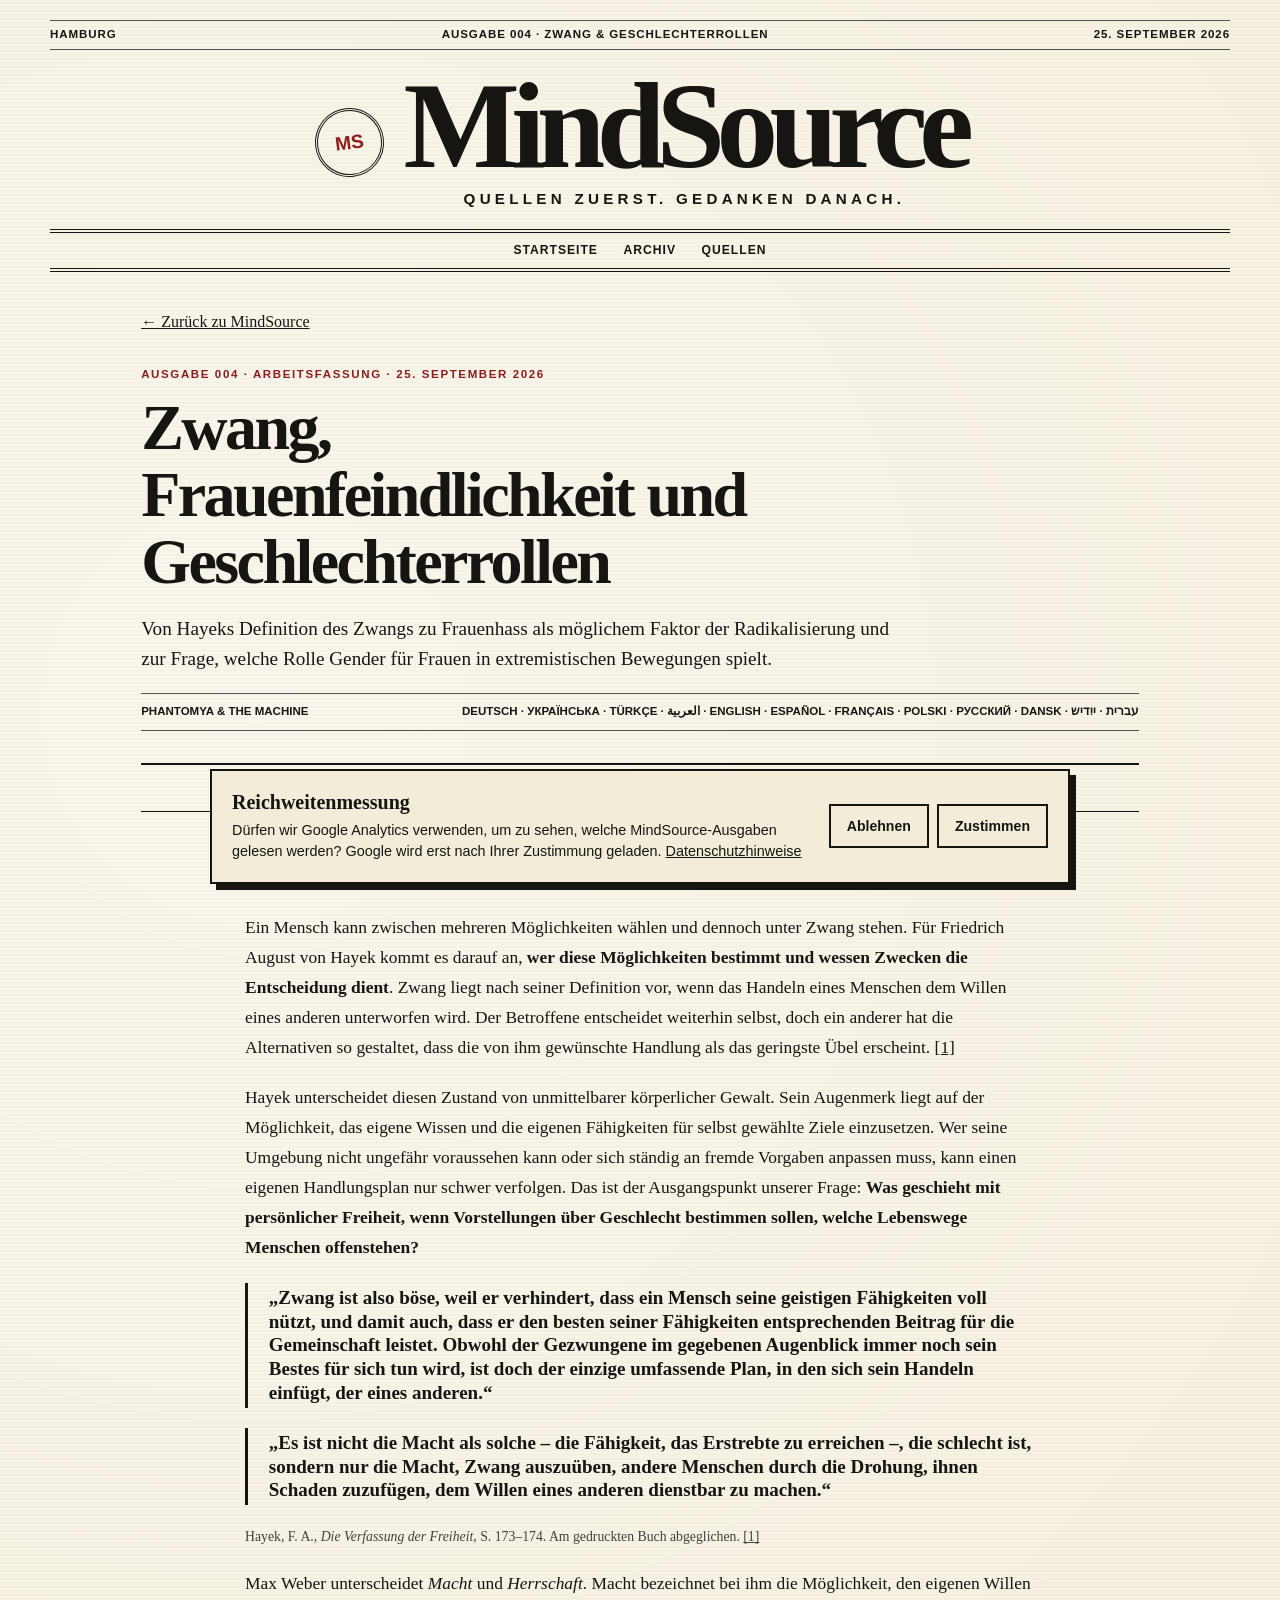
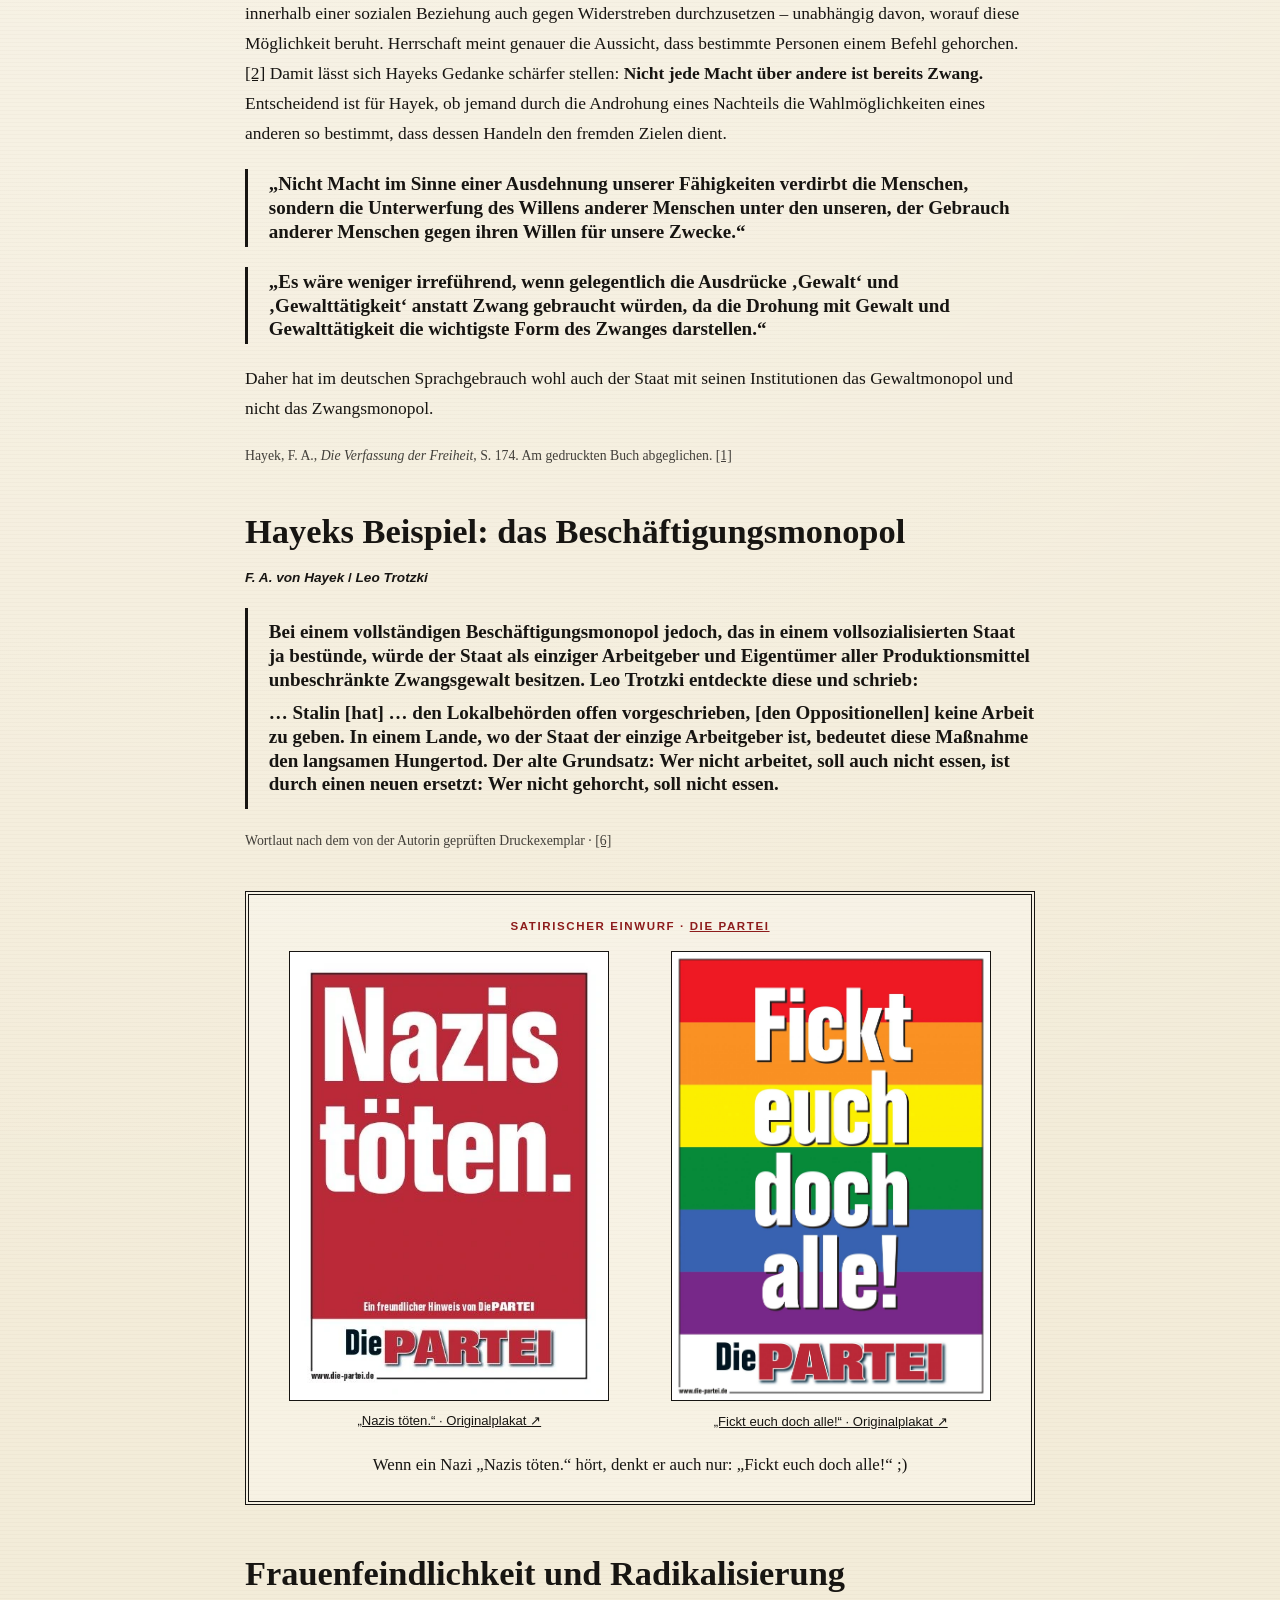
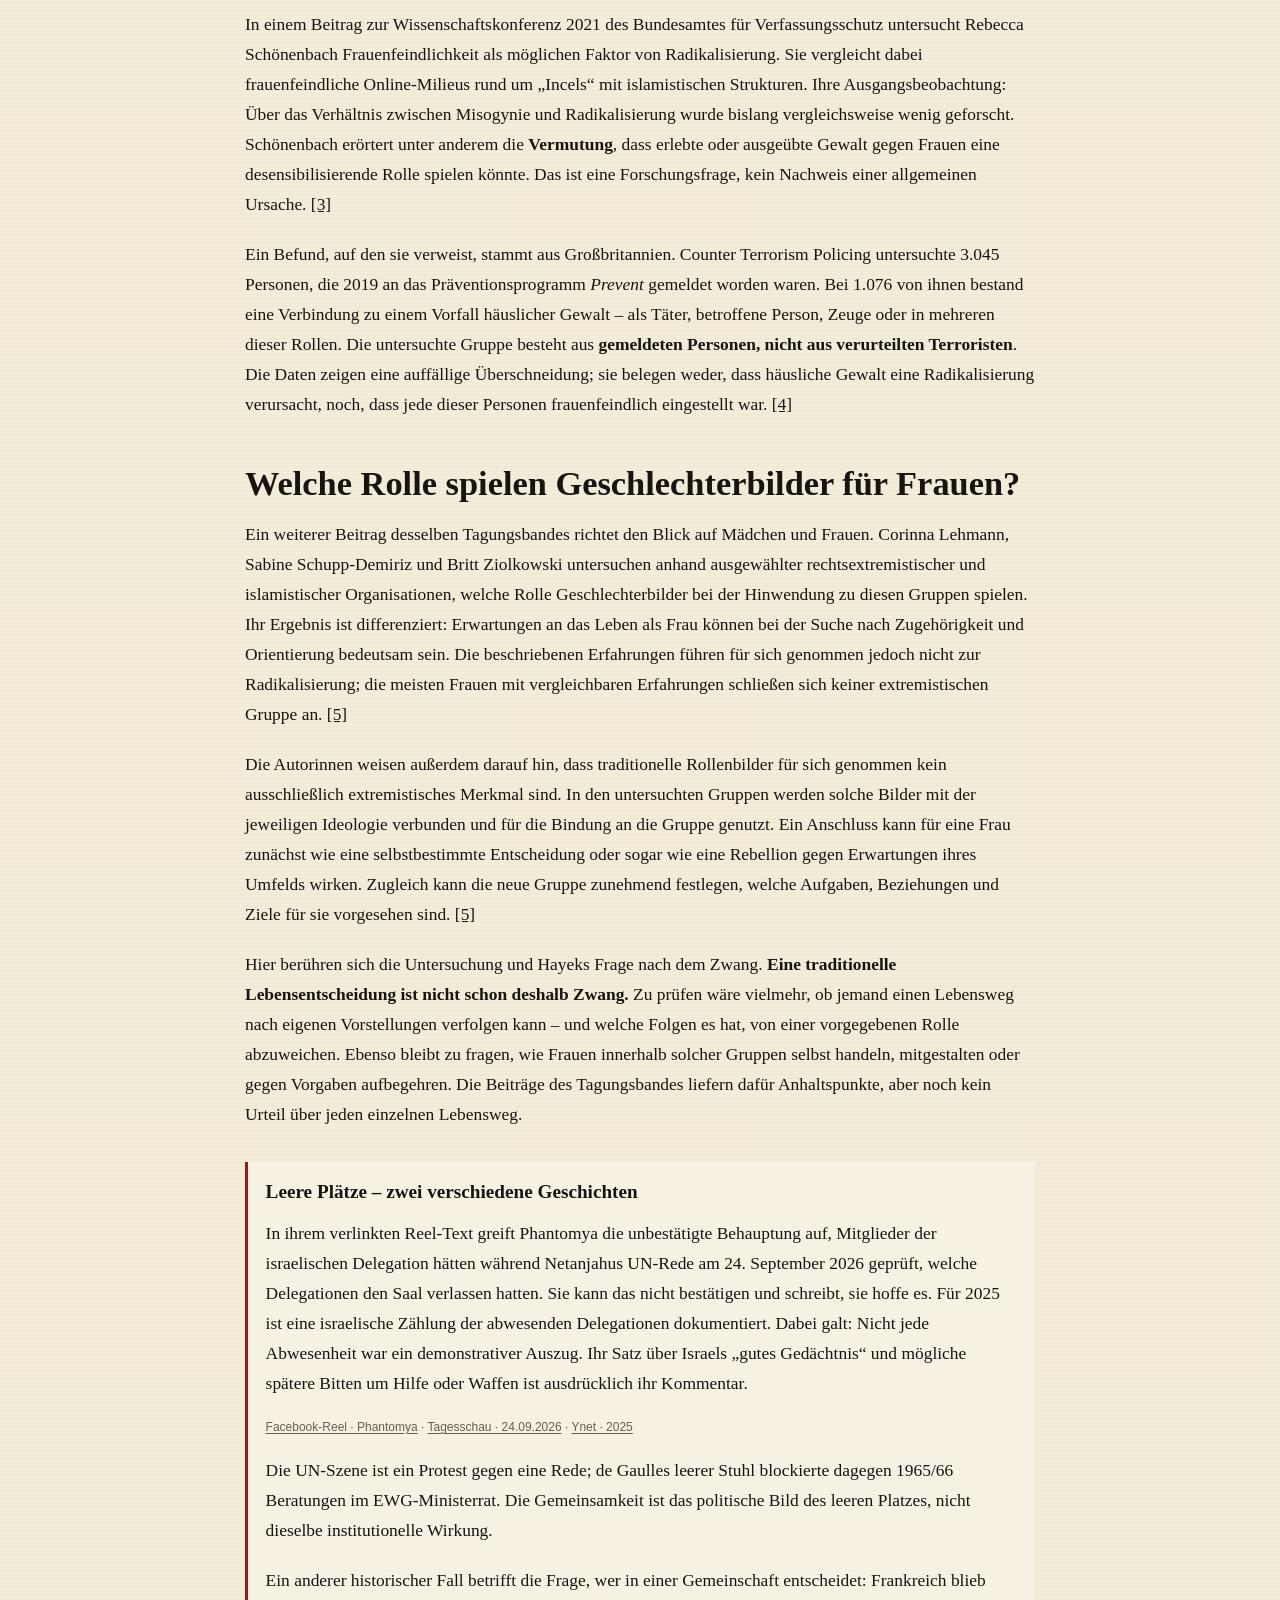
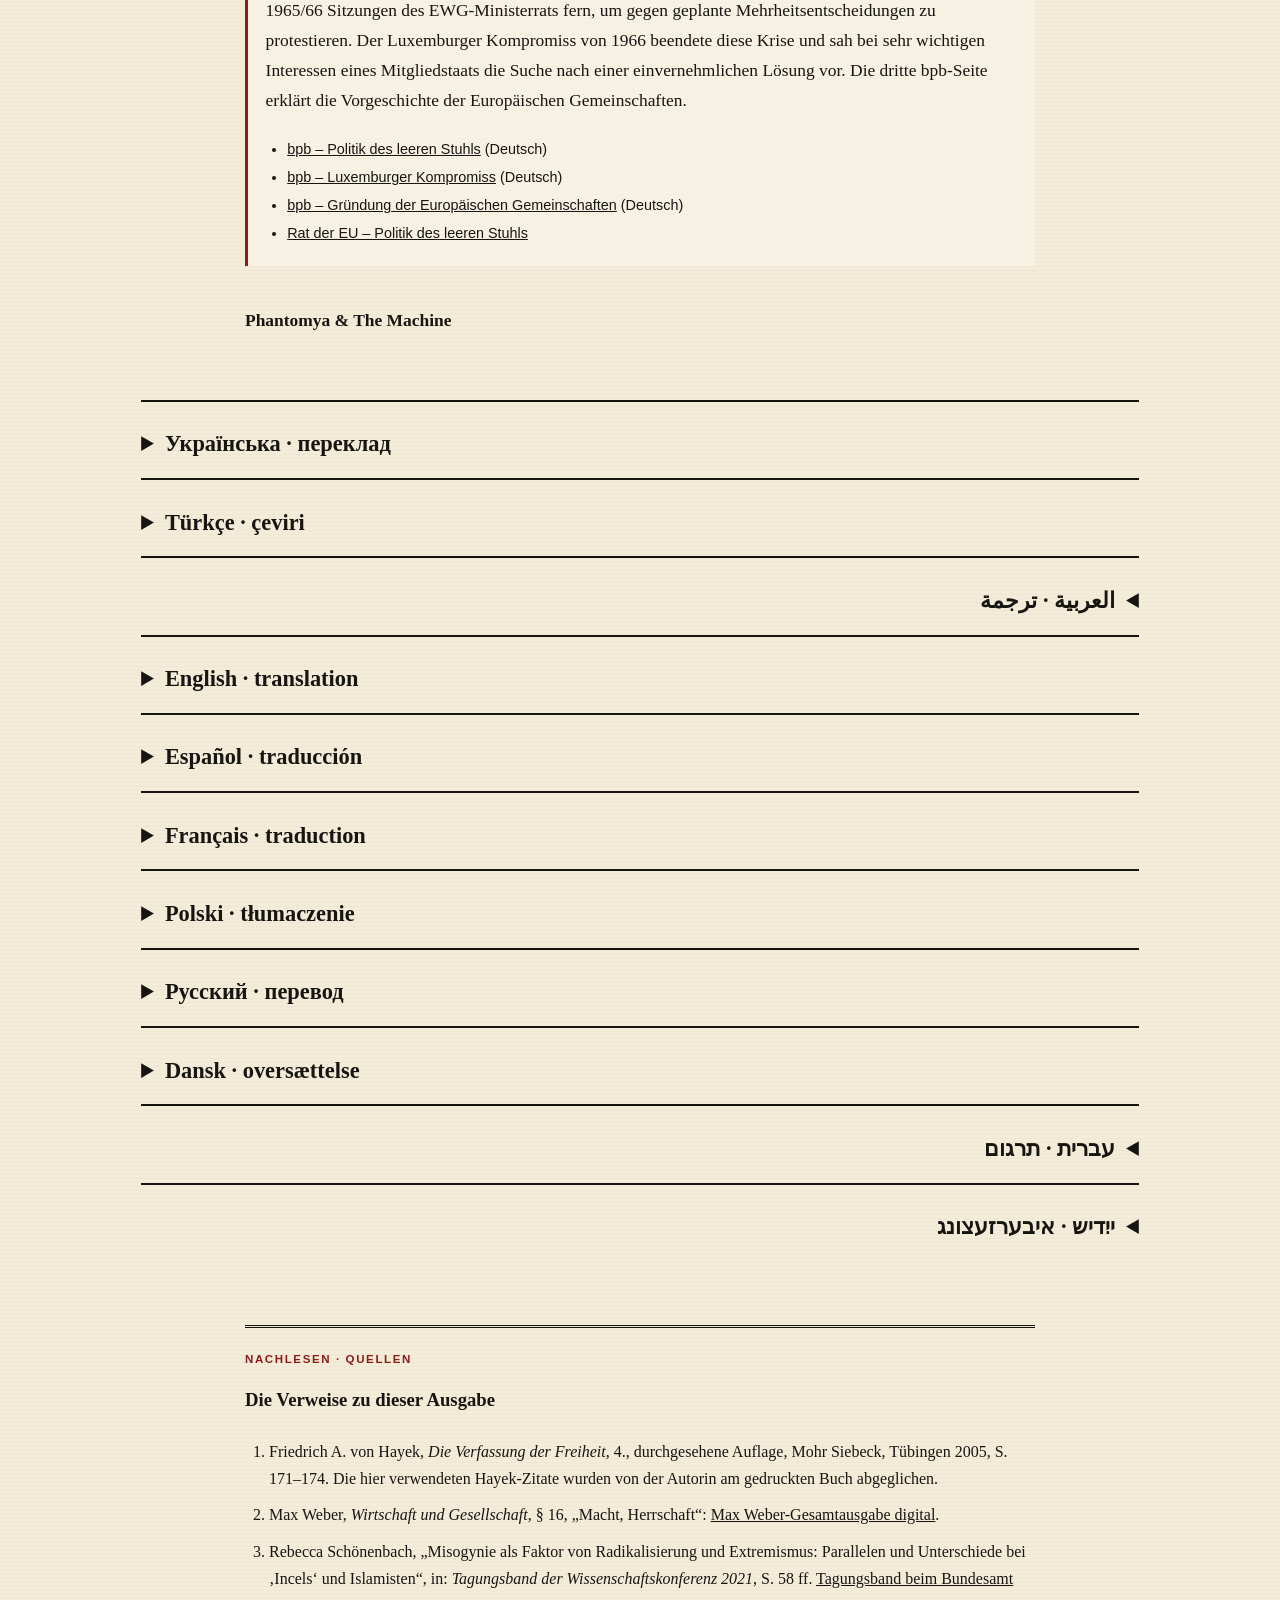
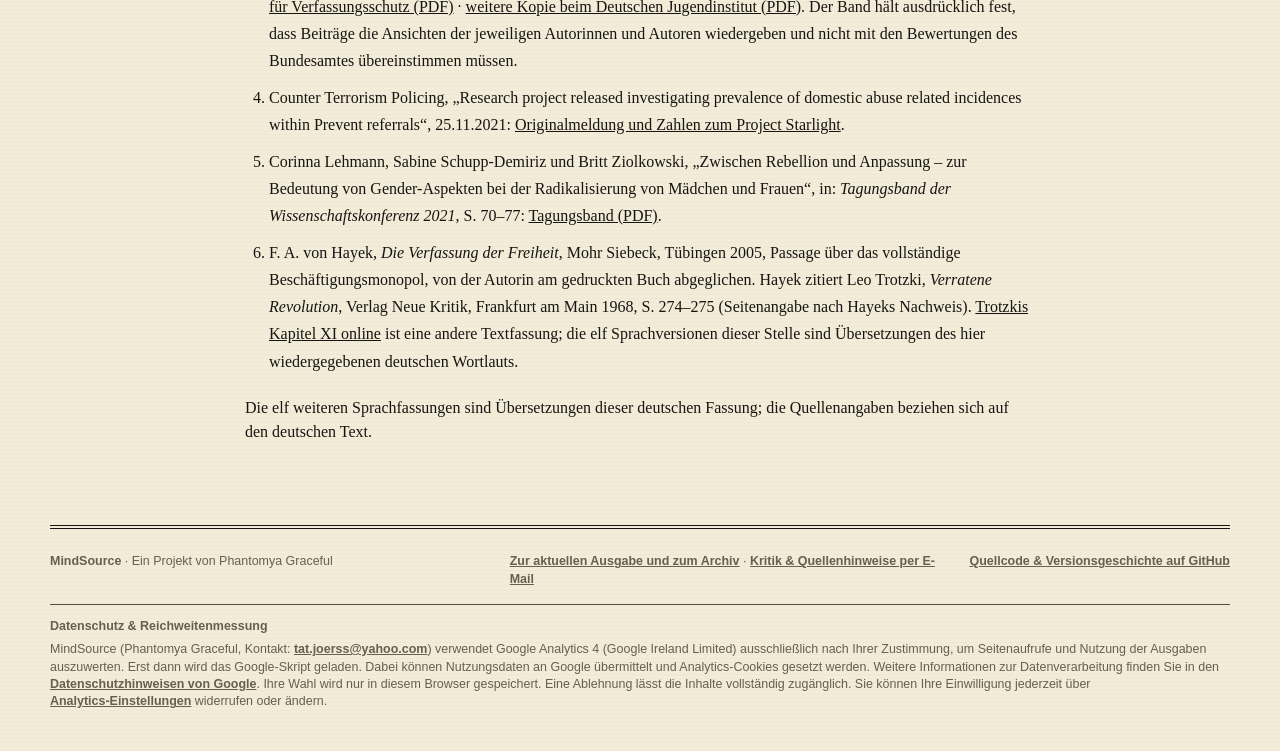
==== commit 521103f4: "Add Council of the EU history to empty-chair sources in issues 003 and 004" ====
--- a/ausgabe-004.html
+++ b/ausgabe-004.html
@@ -96,6 +96,7 @@
           <li><a href="https://www.bpb.de/kurz-knapp/lexika/das-europalexikon/177195/politik-des-leeren-stuhls/" target="_blank" rel="noopener noreferrer">bpb – Politik des leeren Stuhls</a> <span lang="de">(Deutsch)</span></li>
           <li><a href="https://www.bpb.de/kurz-knapp/lexika/das-europalexikon/177118/luxemburger-kompromiss/" target="_blank" rel="noopener noreferrer">bpb – Luxemburger Kompromiss</a> <span lang="de">(Deutsch)</span></li>
           <li><a href="https://www.bpb.de/themen/europaeische-union/dossier-europaeische-union/42989/gruendung-der-europaeischen-gemeinschaften/" target="_blank" rel="noopener noreferrer">bpb – Gründung der Europäischen Gemeinschaften</a> <span lang="de">(Deutsch)</span></li>
+          <li><a href="https://www.consilium.europa.eu/de/history/?taxonomyId=271842c3-2535-4f5a-a049-bcdab2758865" target="_blank" rel="noopener noreferrer">Rat der EU – Politik des leeren Stuhls</a></li>
         </ul>
       </section>
       <p class="signature">Phantomya &amp; The Machine</p>
@@ -138,6 +139,7 @@
             <li><a href="https://www.bpb.de/kurz-knapp/lexika/das-europalexikon/177195/politik-des-leeren-stuhls/" target="_blank" rel="noopener noreferrer">bpb – Політика «порожнього крісла»</a> <span lang="de">(Deutsch)</span></li>
             <li><a href="https://www.bpb.de/kurz-knapp/lexika/das-europalexikon/177118/luxemburger-kompromiss/" target="_blank" rel="noopener noreferrer">bpb – Люксембурзький компроміс</a> <span lang="de">(Deutsch)</span></li>
             <li><a href="https://www.bpb.de/themen/europaeische-union/dossier-europaeische-union/42989/gruendung-der-europaeischen-gemeinschaften/" target="_blank" rel="noopener noreferrer">bpb – Заснування Європейських співтовариств</a> <span lang="de">(Deutsch)</span></li>
+            <li><a href="https://www.consilium.europa.eu/en/history/?taxonomyId=271842c3-2535-4f5a-a049-bcdab2758865" target="_blank" rel="noopener noreferrer">Рада ЄС – криза порожнього крісла</a></li>
           </ul>
         </section>
         <p class="signature">Phantomya &amp; The Machine</p>
@@ -180,6 +182,7 @@
             <li><a href="https://www.bpb.de/kurz-knapp/lexika/das-europalexikon/177195/politik-des-leeren-stuhls/" target="_blank" rel="noopener noreferrer">bpb – Boş Sandalye Politikası</a> <span lang="de">(Deutsch)</span></li>
             <li><a href="https://www.bpb.de/kurz-knapp/lexika/das-europalexikon/177118/luxemburger-kompromiss/" target="_blank" rel="noopener noreferrer">bpb – Lüksemburg Uzlaşması</a> <span lang="de">(Deutsch)</span></li>
             <li><a href="https://www.bpb.de/themen/europaeische-union/dossier-europaeische-union/42989/gruendung-der-europaeischen-gemeinschaften/" target="_blank" rel="noopener noreferrer">bpb – Avrupa Topluluklarının kuruluşu</a> <span lang="de">(Deutsch)</span></li>
+            <li><a href="https://www.consilium.europa.eu/en/history/?taxonomyId=271842c3-2535-4f5a-a049-bcdab2758865" target="_blank" rel="noopener noreferrer">AB Konseyi – Boş Sandalye Krizi</a></li>
           </ul>
         </section>
         <p class="signature">Phantomya &amp; The Machine</p>
@@ -222,6 +225,7 @@
             <li><a href="https://www.bpb.de/kurz-knapp/lexika/das-europalexikon/177195/politik-des-leeren-stuhls/" target="_blank" rel="noopener noreferrer">bpb – سياسة الكرسي الفارغ</a> <span lang="de">(Deutsch)</span></li>
             <li><a href="https://www.bpb.de/kurz-knapp/lexika/das-europalexikon/177118/luxemburger-kompromiss/" target="_blank" rel="noopener noreferrer">bpb – تسوية لوكسمبورغ</a> <span lang="de">(Deutsch)</span></li>
             <li><a href="https://www.bpb.de/themen/europaeische-union/dossier-europaeische-union/42989/gruendung-der-europaeischen-gemeinschaften/" target="_blank" rel="noopener noreferrer">bpb – تأسيس الجماعات الأوروبية</a> <span lang="de">(Deutsch)</span></li>
+            <li><a href="https://www.consilium.europa.eu/en/history/?taxonomyId=271842c3-2535-4f5a-a049-bcdab2758865" target="_blank" rel="noopener noreferrer">مجلس الاتحاد الأوروبي – أزمة الكرسي الفارغ</a></li>
           </ul>
         </section>
         <p class="signature" dir="ltr">Phantomya &amp; The Machine</p>
@@ -264,6 +268,7 @@
             <li><a href="https://www.bpb.de/kurz-knapp/lexika/das-europalexikon/177195/politik-des-leeren-stuhls/" target="_blank" rel="noopener noreferrer">bpb – Empty Chair Policy</a> <span lang="de">(Deutsch)</span></li>
             <li><a href="https://www.bpb.de/kurz-knapp/lexika/das-europalexikon/177118/luxemburger-kompromiss/" target="_blank" rel="noopener noreferrer">bpb – Luxembourg Compromise</a> <span lang="de">(Deutsch)</span></li>
             <li><a href="https://www.bpb.de/themen/europaeische-union/dossier-europaeische-union/42989/gruendung-der-europaeischen-gemeinschaften/" target="_blank" rel="noopener noreferrer">bpb – Founding of the European Communities</a> <span lang="de">(Deutsch)</span></li>
+            <li><a href="https://www.consilium.europa.eu/en/history/?taxonomyId=271842c3-2535-4f5a-a049-bcdab2758865" target="_blank" rel="noopener noreferrer">Council of the EU – Empty Chair Crisis</a></li>
           </ul>
         </section>
         <p class="signature">Phantomya &amp; The Machine</p>
@@ -306,6 +311,7 @@
             <li><a href="https://www.bpb.de/kurz-knapp/lexika/das-europalexikon/177195/politik-des-leeren-stuhls/" target="_blank" rel="noopener noreferrer">bpb – Política de la silla vacía</a> <span lang="de">(Deutsch)</span></li>
             <li><a href="https://www.bpb.de/kurz-knapp/lexika/das-europalexikon/177118/luxemburger-kompromiss/" target="_blank" rel="noopener noreferrer">bpb – Compromiso de Luxemburgo</a> <span lang="de">(Deutsch)</span></li>
             <li><a href="https://www.bpb.de/themen/europaeische-union/dossier-europaeische-union/42989/gruendung-der-europaeischen-gemeinschaften/" target="_blank" rel="noopener noreferrer">bpb – Fundación de las Comunidades Europeas</a> <span lang="de">(Deutsch)</span></li>
+            <li><a href="https://www.consilium.europa.eu/es/history/?taxonomyId=271842c3-2535-4f5a-a049-bcdab2758865" target="_blank" rel="noopener noreferrer">Consejo de la UE – Crisis de la silla vacía</a></li>
           </ul>
         </section>
         <p class="signature">Phantomya &amp; The Machine</p>
@@ -348,6 +354,7 @@
             <li><a href="https://www.bpb.de/kurz-knapp/lexika/das-europalexikon/177195/politik-des-leeren-stuhls/" target="_blank" rel="noopener noreferrer">bpb – Politique de la chaise vide</a> <span lang="de">(Deutsch)</span></li>
             <li><a href="https://www.bpb.de/kurz-knapp/lexika/das-europalexikon/177118/luxemburger-kompromiss/" target="_blank" rel="noopener noreferrer">bpb – Compromis de Luxembourg</a> <span lang="de">(Deutsch)</span></li>
             <li><a href="https://www.bpb.de/themen/europaeische-union/dossier-europaeische-union/42989/gruendung-der-europaeischen-gemeinschaften/" target="_blank" rel="noopener noreferrer">bpb – Fondation des Communautés européennes</a> <span lang="de">(Deutsch)</span></li>
+            <li><a href="https://www.consilium.europa.eu/fr/history/?taxonomyId=271842c3-2535-4f5a-a049-bcdab2758865" target="_blank" rel="noopener noreferrer">Conseil de l’UE – Crise de la chaise vide</a></li>
           </ul>
         </section>
         <p class="signature">Phantomya &amp; The Machine</p>
@@ -390,6 +397,7 @@
             <li><a href="https://www.bpb.de/kurz-knapp/lexika/das-europalexikon/177195/politik-des-leeren-stuhls/" target="_blank" rel="noopener noreferrer">bpb – Polityka pustego krzesła</a> <span lang="de">(Deutsch)</span></li>
             <li><a href="https://www.bpb.de/kurz-knapp/lexika/das-europalexikon/177118/luxemburger-kompromiss/" target="_blank" rel="noopener noreferrer">bpb – Kompromis luksemburski</a> <span lang="de">(Deutsch)</span></li>
             <li><a href="https://www.bpb.de/themen/europaeische-union/dossier-europaeische-union/42989/gruendung-der-europaeischen-gemeinschaften/" target="_blank" rel="noopener noreferrer">bpb – Powstanie Wspólnot Europejskich</a> <span lang="de">(Deutsch)</span></li>
+            <li><a href="https://www.consilium.europa.eu/pl/history/?taxonomyId=271842c3-2535-4f5a-a049-bcdab2758865" target="_blank" rel="noopener noreferrer">Rada UE – kryzys pustego krzesła</a></li>
           </ul>
         </section>
         <p class="signature">Phantomya &amp; The Machine</p>
@@ -432,6 +440,7 @@
             <li><a href="https://www.bpb.de/kurz-knapp/lexika/das-europalexikon/177195/politik-des-leeren-stuhls/" target="_blank" rel="noopener noreferrer">bpb – Политика пустого кресла</a> <span lang="de">(Deutsch)</span></li>
             <li><a href="https://www.bpb.de/kurz-knapp/lexika/das-europalexikon/177118/luxemburger-kompromiss/" target="_blank" rel="noopener noreferrer">bpb – Люксембургский компромисс</a> <span lang="de">(Deutsch)</span></li>
             <li><a href="https://www.bpb.de/themen/europaeische-union/dossier-europaeische-union/42989/gruendung-der-europaeischen-gemeinschaften/" target="_blank" rel="noopener noreferrer">bpb – Создание Европейских сообществ</a> <span lang="de">(Deutsch)</span></li>
+            <li><a href="https://www.consilium.europa.eu/en/history/?taxonomyId=271842c3-2535-4f5a-a049-bcdab2758865" target="_blank" rel="noopener noreferrer">Совет ЕС – кризис пустого кресла</a></li>
           </ul>
         </section>
         <p class="signature">Phantomya &amp; The Machine</p>
@@ -474,6 +483,7 @@
             <li><a href="https://www.bpb.de/kurz-knapp/lexika/das-europalexikon/177195/politik-des-leeren-stuhls/" target="_blank" rel="noopener noreferrer">bpb – Den tomme stols politik</a> <span lang="de">(Deutsch)</span></li>
             <li><a href="https://www.bpb.de/kurz-knapp/lexika/das-europalexikon/177118/luxemburger-kompromiss/" target="_blank" rel="noopener noreferrer">bpb – Luxembourgkompromiset</a> <span lang="de">(Deutsch)</span></li>
             <li><a href="https://www.bpb.de/themen/europaeische-union/dossier-europaeische-union/42989/gruendung-der-europaeischen-gemeinschaften/" target="_blank" rel="noopener noreferrer">bpb – Oprettelsen af De Europæiske Fællesskaber</a> <span lang="de">(Deutsch)</span></li>
+            <li><a href="https://www.consilium.europa.eu/da/history/?taxonomyId=271842c3-2535-4f5a-a049-bcdab2758865" target="_blank" rel="noopener noreferrer">Rådet for EU – den tomme stols krise</a></li>
           </ul>
         </section>
         <p class="signature">Phantomya &amp; The Machine</p>
@@ -516,6 +526,7 @@
             <li><a href="https://www.bpb.de/kurz-knapp/lexika/das-europalexikon/177195/politik-des-leeren-stuhls/" target="_blank" rel="noopener noreferrer">bpb – מדיניות הכיסא הריק</a> <span lang="de">(Deutsch)</span></li>
             <li><a href="https://www.bpb.de/kurz-knapp/lexika/das-europalexikon/177118/luxemburger-kompromiss/" target="_blank" rel="noopener noreferrer">bpb – פשרת לוקסמבורג</a> <span lang="de">(Deutsch)</span></li>
             <li><a href="https://www.bpb.de/themen/europaeische-union/dossier-europaeische-union/42989/gruendung-der-europaeischen-gemeinschaften/" target="_blank" rel="noopener noreferrer">bpb – ייסוד הקהילות האירופיות</a> <span lang="de">(Deutsch)</span></li>
+            <li><a href="https://www.consilium.europa.eu/en/history/?taxonomyId=271842c3-2535-4f5a-a049-bcdab2758865" target="_blank" rel="noopener noreferrer">מועצת האיחוד האירופי – משבר הכיסא הריק</a></li>
           </ul>
         </section>
         <p class="signature" dir="ltr">Phantomya &amp; The Machine</p>
@@ -558,6 +569,7 @@
             <li><a href="https://www.bpb.de/kurz-knapp/lexika/das-europalexikon/177195/politik-des-leeren-stuhls/" target="_blank" rel="noopener noreferrer">bpb – די פּאָליטיק פֿונעם ליידיקן שטול</a> <span lang="de">(Deutsch)</span></li>
             <li><a href="https://www.bpb.de/kurz-knapp/lexika/das-europalexikon/177118/luxemburger-kompromiss/" target="_blank" rel="noopener noreferrer">bpb – דער לוקסעמבורגער קאָמפּראָמיס</a> <span lang="de">(Deutsch)</span></li>
             <li><a href="https://www.bpb.de/themen/europaeische-union/dossier-europaeische-union/42989/gruendung-der-europaeischen-gemeinschaften/" target="_blank" rel="noopener noreferrer">bpb – די גרינדונג פֿון די אייראָפּעיִשע קהילות</a> <span lang="de">(Deutsch)</span></li>
+            <li><a href="https://www.consilium.europa.eu/en/history/?taxonomyId=271842c3-2535-4f5a-a049-bcdab2758865" target="_blank" rel="noopener noreferrer">ראַט פֿון דער אייראָפּעיִשער פֿאַרבאַנד – דער קריזיס פֿונעם ליידיקן שטול</a></li>
           </ul>
         </section>
         <p class="signature" dir="ltr">Phantomya &amp; The Machine</p>
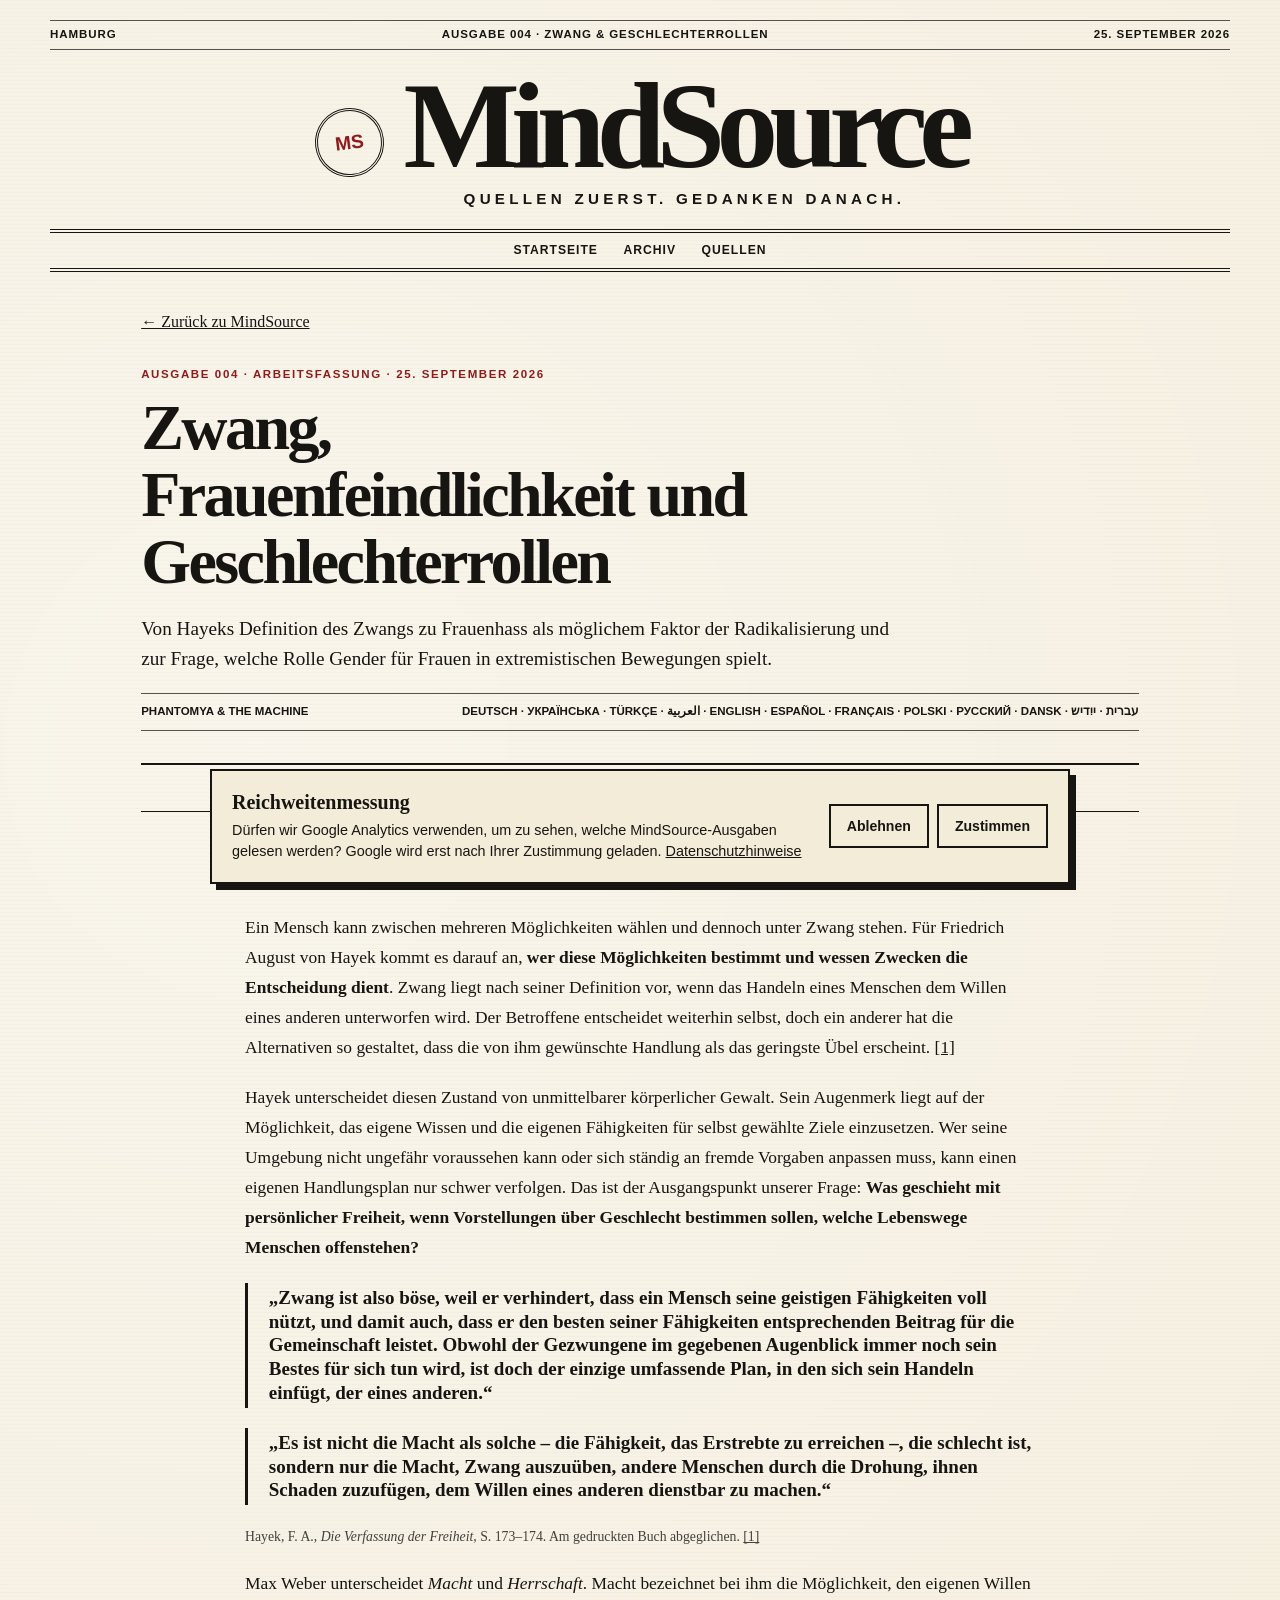
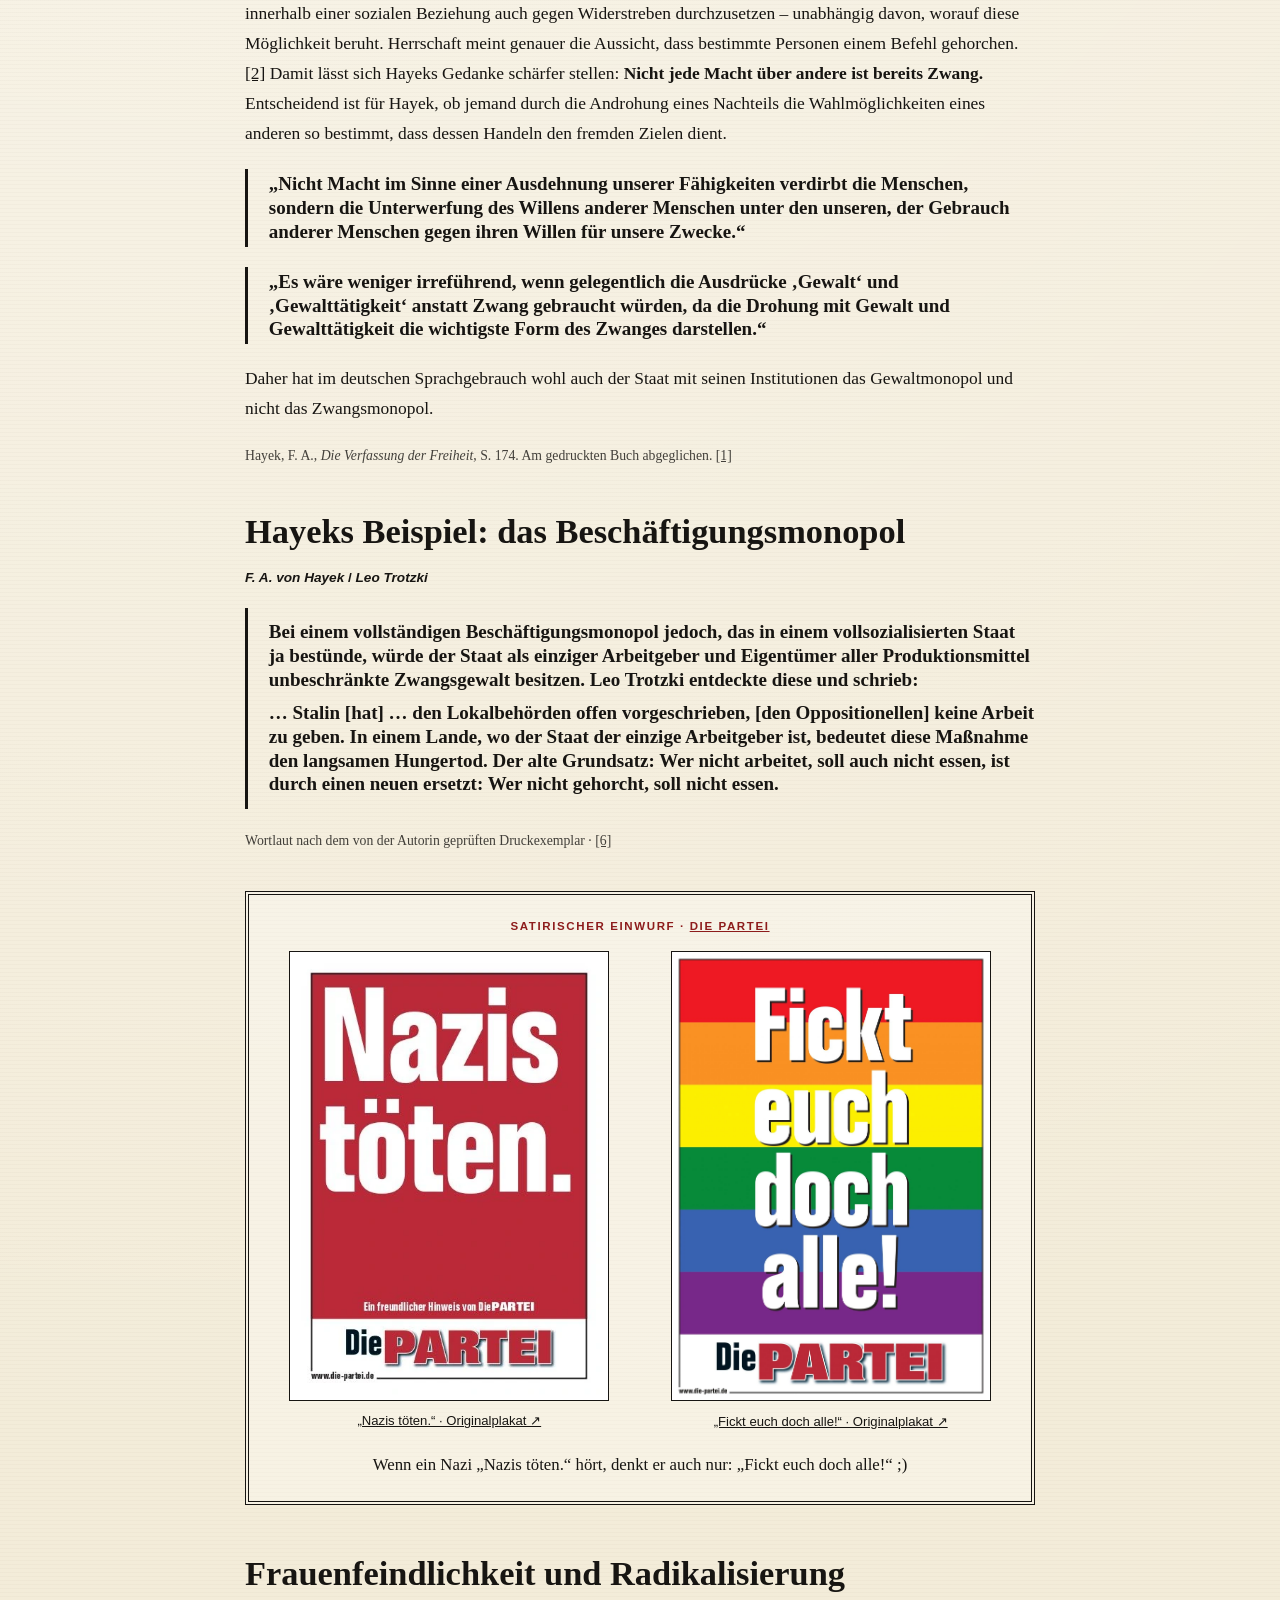
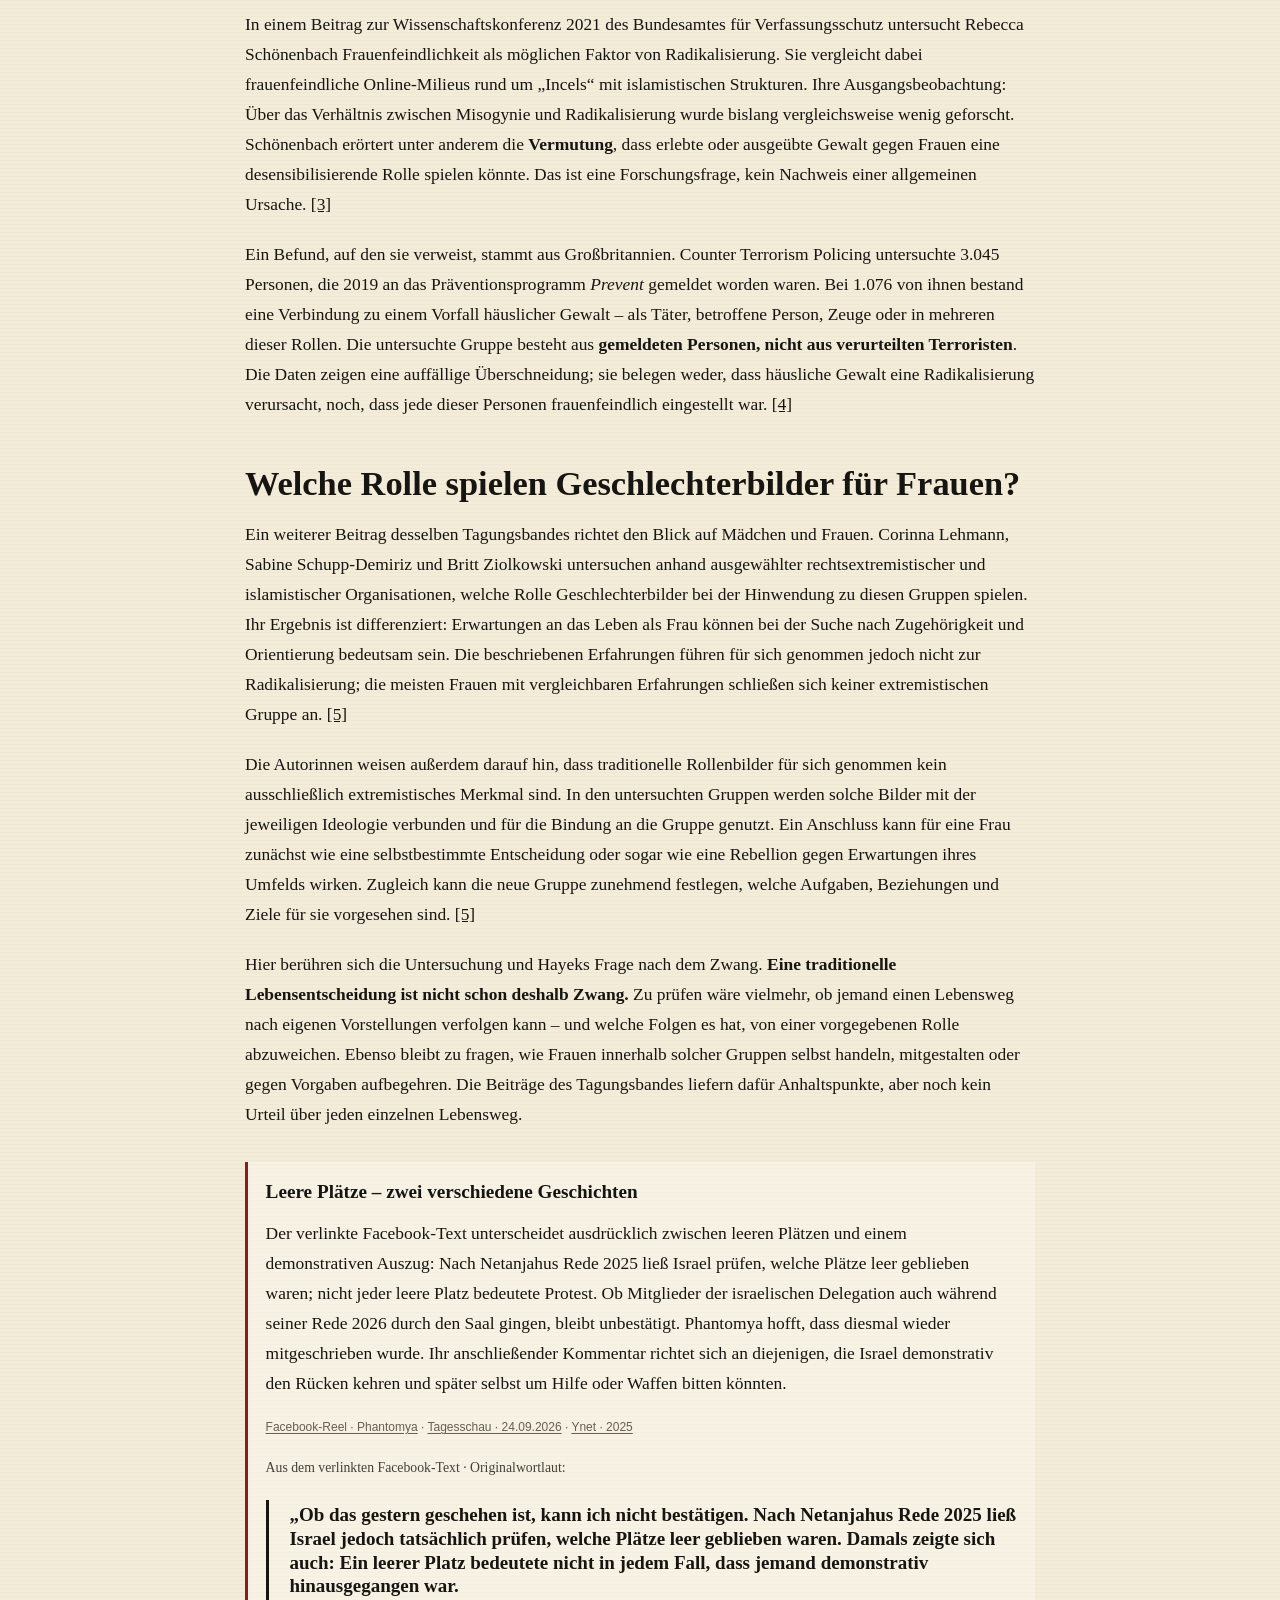
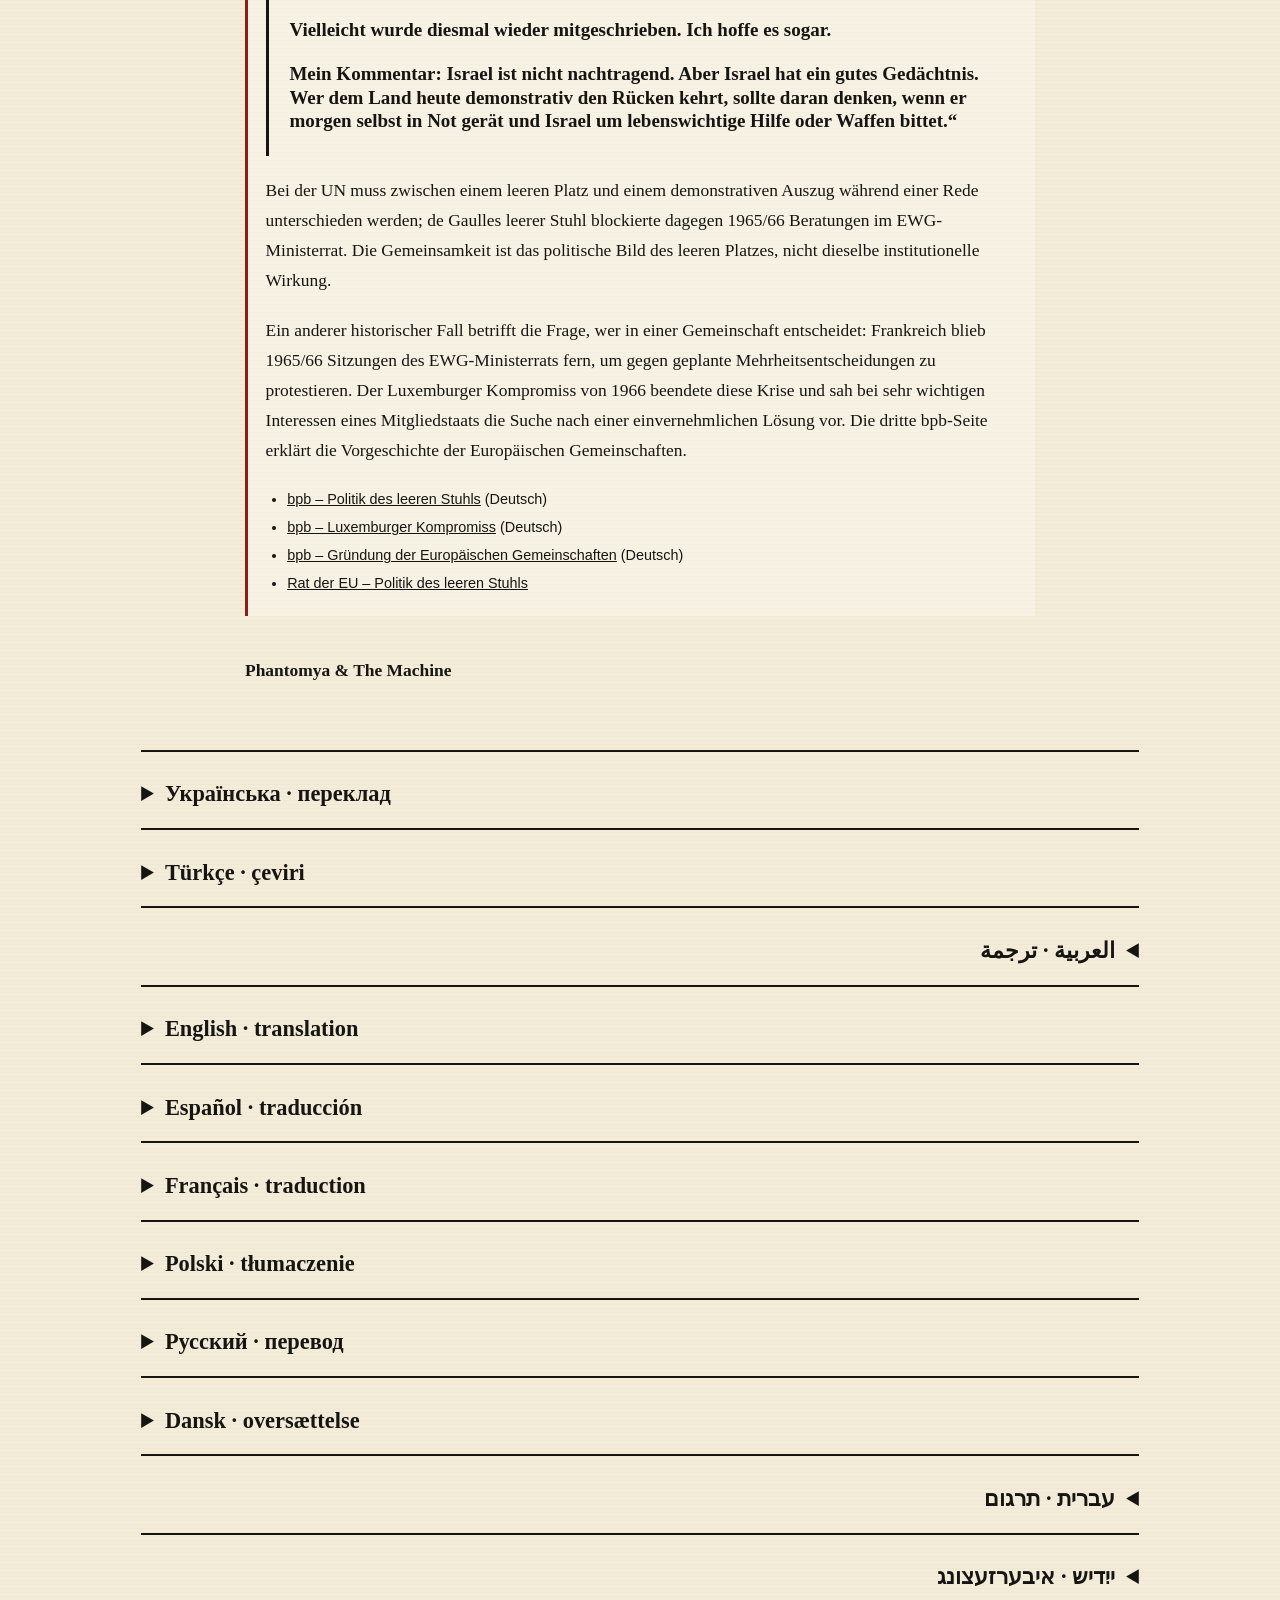
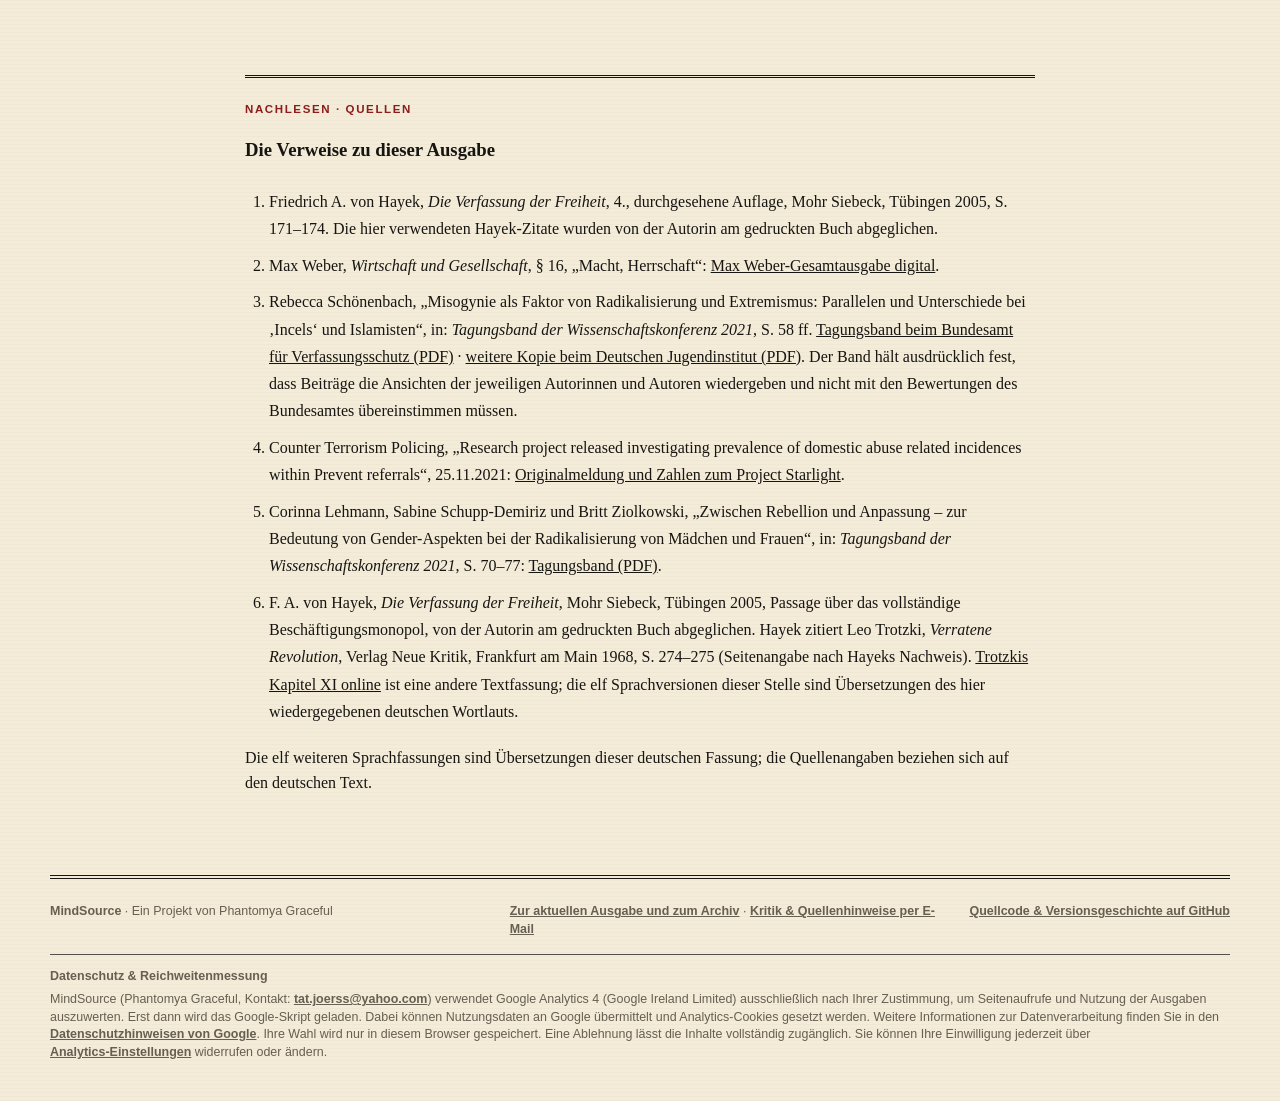
==== commit 46660528: "Correct quotation and context of Facebook post in issues 003 and 004" ====
--- a/ausgabe-004.html
+++ b/ausgabe-004.html
@@ -88,9 +88,11 @@
       <p>Hier berühren sich die Untersuchung und Hayeks Frage nach dem Zwang. <strong>Eine traditionelle Lebensentscheidung ist nicht schon deshalb Zwang.</strong> Zu prüfen wäre vielmehr, ob jemand einen Lebensweg nach eigenen Vorstellungen verfolgen kann – und welche Folgen es hat, von einer vorgegebenen Rolle abzuweichen. Ebenso bleibt zu fragen, wie Frauen innerhalb solcher Gruppen selbst handeln, mitgestalten oder gegen Vorgaben aufbegehren. Die Beiträge des Tagungsbandes liefern dafür Anhaltspunkte, aber noch kein Urteil über jeden einzelnen Lebensweg.</p>
       <section class="eu-context" id="eu-004" lang="de">
         <h4>Leere Plätze – zwei verschiedene Geschichten</h4>
-        <p>In ihrem verlinkten Reel-Text greift Phantomya die unbestätigte Behauptung auf, Mitglieder der israelischen Delegation hätten während Netanjahus UN-Rede am 24. September 2026 geprüft, welche Delegationen den Saal verlassen hatten. Sie kann das nicht bestätigen und schreibt, sie hoffe es. Für 2025 ist eine israelische Zählung der abwesenden Delegationen dokumentiert. Dabei galt: Nicht jede Abwesenheit war ein demonstrativer Auszug. Ihr Satz über Israels „gutes Gedächtnis“ und mögliche spätere Bitten um Hilfe oder Waffen ist ausdrücklich ihr Kommentar.</p>
+        <p>Der verlinkte Facebook-Text unterscheidet ausdrücklich zwischen leeren Plätzen und einem demonstrativen Auszug: Nach Netanjahus Rede 2025 ließ Israel prüfen, welche Plätze leer geblieben waren; nicht jeder leere Platz bedeutete Protest. Ob Mitglieder der israelischen Delegation auch während seiner Rede 2026 durch den Saal gingen, bleibt unbestätigt. Phantomya hofft, dass diesmal wieder mitgeschrieben wurde. Ihr anschließender Kommentar richtet sich an diejenigen, die Israel demonstrativ den Rücken kehren und später selbst um Hilfe oder Waffen bitten könnten.</p>
         <p class="source-link"><a href="https://www.facebook.com/reel/2213273479256560" target="_blank" rel="noopener noreferrer">Facebook-Reel · Phantomya</a> · <a href="https://www.tagesschau.de/ausland/asien/netanjahu-kritik-un-generaldebatte-100.html" target="_blank" rel="noopener noreferrer">Tagesschau · 24.09.2026</a> · <a href="https://www.ynetnews.com/article/hjclt2r3eg" target="_blank" rel="noopener noreferrer">Ynet · 2025</a></p>
-        <p>Die UN-Szene ist ein Protest gegen eine Rede; de Gaulles leerer Stuhl blockierte dagegen 1965/66 Beratungen im EWG-Ministerrat. Die Gemeinsamkeit ist das politische Bild des leeren Platzes, nicht dieselbe institutionelle Wirkung.</p>
+        <p class="source-line" lang="de">Aus dem verlinkten Facebook-Text · Originalwortlaut:</p>
+        <blockquote lang="de" dir="ltr"><p>„Ob das gestern geschehen ist, kann ich nicht bestätigen. Nach Netanjahus Rede 2025 ließ Israel jedoch tatsächlich prüfen, welche Plätze leer geblieben waren. Damals zeigte sich auch: Ein leerer Platz bedeutete nicht in jedem Fall, dass jemand demonstrativ hinausgegangen war.</p><p>Vielleicht wurde diesmal wieder mitgeschrieben. Ich hoffe es sogar.</p><p>Mein Kommentar: Israel ist nicht nachtragend. Aber Israel hat ein gutes Gedächtnis. Wer dem Land heute demonstrativ den Rücken kehrt, sollte daran denken, wenn er morgen selbst in Not gerät und Israel um lebenswichtige Hilfe oder Waffen bittet.“</p></blockquote>
+        <p>Bei der UN muss zwischen einem leeren Platz und einem demonstrativen Auszug während einer Rede unterschieden werden; de Gaulles leerer Stuhl blockierte dagegen 1965/66 Beratungen im EWG-Ministerrat. Die Gemeinsamkeit ist das politische Bild des leeren Platzes, nicht dieselbe institutionelle Wirkung.</p>
         <p>Ein anderer historischer Fall betrifft die Frage, wer in einer Gemeinschaft entscheidet: Frankreich blieb 1965/66 Sitzungen des EWG-Ministerrats fern, um gegen geplante Mehrheitsentscheidungen zu protestieren. Der Luxemburger Kompromiss von 1966 beendete diese Krise und sah bei sehr wichtigen Interessen eines Mitgliedstaats die Suche nach einer einvernehmlichen Lösung vor. Die dritte bpb-Seite erklärt die Vorgeschichte der Europäischen Gemeinschaften.</p>
         <ul class="eu-links">
           <li><a href="https://www.bpb.de/kurz-knapp/lexika/das-europalexikon/177195/politik-des-leeren-stuhls/" target="_blank" rel="noopener noreferrer">bpb – Politik des leeren Stuhls</a> <span lang="de">(Deutsch)</span></li>
@@ -131,9 +133,11 @@
         <p>Тут дослідження перетинається з питанням Гаєка про примус. <strong>Традиційний життєвий вибір сам собою ще не є примусом.</strong> Варто з’ясувати, чи може людина йти шляхом відповідно до власних уявлень і що станеться, якщо вона відхилиться від нав’язаної ролі. Також треба запитати, як жінки всередині таких груп самі діють, беруть участь у їх формуванні або чинять опір правилам. Статті збірника дають підстави для роздумів, але не виносять вирок кожному окремому життю.</p>
         <section class="eu-context" lang="uk">
           <h4>Порожні місця — дві різні історії</h4>
-          <p>У тексті до свого рілса Фантомія згадує непідтверджене повідомлення, нібито члени ізраїльської делегації під час промови Нетаньягу в ООН 24 вересня 2026 року перевіряли, представники яких делегацій вийшли із зали. Вона не може цього підтвердити, але пише, що сподівається на це. За 2025 рік задокументовано ізраїльський підрахунок відсутніх делегацій. Не кожна відсутність означала демонстративний вихід. Її слова про «добру пам’ять» Ізраїлю та можливі майбутні прохання про допомогу чи зброю — це її власний коментар.</p>
-          <p class="source-link"><a href="https://www.facebook.com/reel/2213273479256560" target="_blank" rel="noopener noreferrer">Facebook-Reel · Phantomya</a> · <a href="https://www.tagesschau.de/ausland/asien/netanjahu-kritik-un-generaldebatte-100.html" target="_blank" rel="noopener noreferrer">Tagesschau · 24.09.2026</a> · <a href="https://www.ynetnews.com/article/hjclt2r3eg" target="_blank" rel="noopener noreferrer">Ynet · 2025</a></p>
-          <p>У випадку ООН ідеться про протест проти промови; порожнє крісло де Голля у 1965–1966 роках натомість блокувало роботу Ради міністрів ЄЕС. Спільним є політичний образ порожнього місця, а не однаковий інституційний наслідок.</p>
+          <p>У дописі Facebook чітко розрізняються порожні місця та демонстративний вихід: після виступу Нетаньягу 2025 року Ізраїль перевірив, які місця залишилися порожніми; не кожне порожнє місце означало протест. Чи ходили члени ізраїльської делегації залом під час його виступу 2026 року, не підтверджено. Фантомія сподівається, що цього разу теж занотовували. Її подальший коментар звернений до тих, хто демонстративно відвертається від Ізраїлю, але згодом може сам просити його про допомогу чи зброю.</p>
+          <p class="source-link"><a href="https://www.facebook.com/reel/2213273479256560" target="_blank" rel="noopener noreferrer">Facebook-Reel · Phantomya</a> · <a href="https://www.tagesschau.de/ausland/asien/netanjahu-kritik-un-generaldebatte-100.html" target="_blank" rel="noopener noreferrer">Tagesschau · 24.09.2026</a> · <a href="https://www.ynetnews.com/article/hjclt2r3eg" target="_blank" rel="noopener noreferrer">Ynet · 2025</a></p>
+          <p class="source-line" lang="uk">Із пов’язаного допису Facebook · оригінал німецькою:</p>
+          <blockquote lang="de" dir="ltr"><p>„Ob das gestern geschehen ist, kann ich nicht bestätigen. Nach Netanjahus Rede 2025 ließ Israel jedoch tatsächlich prüfen, welche Plätze leer geblieben waren. Damals zeigte sich auch: Ein leerer Platz bedeutete nicht in jedem Fall, dass jemand demonstrativ hinausgegangen war.</p><p>Vielleicht wurde diesmal wieder mitgeschrieben. Ich hoffe es sogar.</p><p>Mein Kommentar: Israel ist nicht nachtragend. Aber Israel hat ein gutes Gedächtnis. Wer dem Land heute demonstrativ den Rücken kehrt, sollte daran denken, wenn er morgen selbst in Not gerät und Israel um lebenswichtige Hilfe oder Waffen bittet.“</p></blockquote>
+          <p>В ООН слід розрізняти порожнє місце та демонстративний вихід під час промови; порожнє крісло де Голля натомість блокувало засідання Ради міністрів ЄЕС у 1965–1966 роках. Спільним є політичний образ порожнього місця, а не однаковий інституційний наслідок.</p>
           <p>Інший історичний випадок стосується того, хто ухвалює рішення у спільноті: у 1965–1966 роках Франція не брала участі в засіданнях Ради міністрів ЄЕС на знак протесту проти запланованого переходу до голосування більшістю. Люксембурзький компроміс 1966 року завершив цю кризу й передбачав пошук узгодженого рішення, якщо зачіпалися дуже важливі інтереси держави-члена. Третє джерело bpb пояснює історію створення Європейських співтовариств.</p>
           <ul class="eu-links">
             <li><a href="https://www.bpb.de/kurz-knapp/lexika/das-europalexikon/177195/politik-des-leeren-stuhls/" target="_blank" rel="noopener noreferrer">bpb – Політика «порожнього крісла»</a> <span lang="de">(Deutsch)</span></li>
@@ -174,9 +178,11 @@
         <p>Burada araştırma, Hayek’in zorlama sorusuyla buluşuyor. <strong>Geleneksel bir yaşam seçimi sırf bu nedenle zorlama değildir.</strong> Asıl bakılması gereken, bir insanın kendi tasavvurlarına göre bir yaşam yolu izleyip izleyemediği ve önceden belirlenen rolden ayrılırsa ne olacağıdır. Kadınların bu gruplarda kendilerinin nasıl hareket ettiği, gruba nasıl yön verdiği veya kurallara nasıl karşı çıktığı da sorulmalıdır. Kitaptaki makaleler buna dair ipuçları verir, ama her bireysel yaşam yolu hakkında hüküm vermez.</p>
         <section class="eu-context" lang="tr">
           <h4>Boş koltuklar – iki ayrı hikâye</h4>
-          <p>Phantomya, bağlantı verilen reel metninde, 24 Eylül 2026’daki Netanyahu BM konuşması sırasında İsrail heyetinin bazı üyelerinin salondan hangi heyetlerin ayrıldığını kontrol ettiği yönündeki doğrulanmamış iddiayı aktarıyor. Bunu doğrulayamadığını, ama doğru olmasını umduğunu söylüyor. 2025’te İsrail’in salonda bulunmayan heyetleri saydığı belgelenmiştir; her yokluk protesto amacıyla salonu terk etmek değildi. İsrail’in “güçlü hafızası” ve gelecekte yardım ya da silah talep edilebileceği hakkındaki sözleri kendi yorumudur.</p>
-          <p class="source-link"><a href="https://www.facebook.com/reel/2213273479256560" target="_blank" rel="noopener noreferrer">Facebook-Reel · Phantomya</a> · <a href="https://www.tagesschau.de/ausland/asien/netanjahu-kritik-un-generaldebatte-100.html" target="_blank" rel="noopener noreferrer">Tagesschau · 24.09.2026</a> · <a href="https://www.ynetnews.com/article/hjclt2r3eg" target="_blank" rel="noopener noreferrer">Ynet · 2025</a></p>
-          <p>BM’deki olay bir konuşmaya karşı protestodur; de Gaulle’ün boş sandalyesi ise 1965–1966’da AET Bakanlar Konseyinin çalışmalarını engellemişti. Ortak nokta boş koltuğun siyasi simgesidir; kurumsal sonuçları aynı değildir.</p>
+          <p>Bağlantıdaki Facebook metni, boş koltuklarla protesto amacıyla salonu terk etmeyi açıkça ayırıyor: Netanyahu’nun 2025’teki konuşmasından sonra İsrail hangi koltukların boş kaldığını kontrol ettirdi; her boş koltuk protesto anlamına gelmiyordu. İsrail heyetinden kişilerin 2026’daki konuşma sırasında salonu dolaşıp dolaşmadığı doğrulanmış değil. Phantomya, bu kez de not tutulmuş olmasını umuyor. Ardından gelen yorumu, İsrail’e gösteri amacıyla sırt çevirip daha sonra ondan yardım veya silah isteyebilecek kişilere yöneliktir.</p>
+          <p class="source-link"><a href="https://www.facebook.com/reel/2213273479256560" target="_blank" rel="noopener noreferrer">Facebook-Reel · Phantomya</a> · <a href="https://www.tagesschau.de/ausland/asien/netanjahu-kritik-un-generaldebatte-100.html" target="_blank" rel="noopener noreferrer">Tagesschau · 24.09.2026</a> · <a href="https://www.ynetnews.com/article/hjclt2r3eg" target="_blank" rel="noopener noreferrer">Ynet · 2025</a></p>
+          <p class="source-line" lang="tr">Bağlantıdaki Facebook metninden · Almanca aslı:</p>
+          <blockquote lang="de" dir="ltr"><p>„Ob das gestern geschehen ist, kann ich nicht bestätigen. Nach Netanjahus Rede 2025 ließ Israel jedoch tatsächlich prüfen, welche Plätze leer geblieben waren. Damals zeigte sich auch: Ein leerer Platz bedeutete nicht in jedem Fall, dass jemand demonstrativ hinausgegangen war.</p><p>Vielleicht wurde diesmal wieder mitgeschrieben. Ich hoffe es sogar.</p><p>Mein Kommentar: Israel ist nicht nachtragend. Aber Israel hat ein gutes Gedächtnis. Wer dem Land heute demonstrativ den Rücken kehrt, sollte daran denken, wenn er morgen selbst in Not gerät und Israel um lebenswichtige Hilfe oder Waffen bittet.“</p></blockquote>
+          <p>BM’de bir konuşma sırasındaki boş koltuk ile protesto amacıyla salonu terk etmek birbirinden ayrılmalıdır; de Gaulle’ün boş sandalyesi ise 1965–1966’da AET Bakanlar Konseyindeki görüşmeleri engellemişti. Ortak nokta boş koltuğun siyasi simgesidir; kurumsal sonuçları aynı değildir.</p>
           <p>Başka bir tarihsel örnek, bir toplulukta kararları kimin verdiği sorusuyla ilgilidir: Fransa, planlanan çoğunluk oylamasını protesto etmek için 1965–1966 yıllarında AET Bakanlar Konseyi toplantılarına katılmadı. 1966 Lüksemburg Uzlaşması bu krizi sona erdirdi ve bir üye devletin çok önemli çıkarları söz konusu olduğunda uzlaşmaya dayalı çözüm aranmasını öngördü. Üçüncü bpb kaynağı Avrupa Topluluklarının kuruluş geçmişini açıklar.</p>
           <ul class="eu-links">
             <li><a href="https://www.bpb.de/kurz-knapp/lexika/das-europalexikon/177195/politik-des-leeren-stuhls/" target="_blank" rel="noopener noreferrer">bpb – Boş Sandalye Politikası</a> <span lang="de">(Deutsch)</span></li>
@@ -217,9 +223,11 @@
         <p>هنا يلتقي البحث بسؤال هايك عن الإكراه. <strong>اختيار نمط حياة تقليدي لا يعني الإكراه لمجرد كونه تقليديًا.</strong> بل ينبغي النظر في ما إذا كان الشخص يستطيع اتباع الطريق الذي يختاره وما عواقب الخروج عن الدور المحدد له. ويبقى أن نسأل كيف تتصرف النساء داخل هذه الجماعات، وكيف يشاركن في تشكيلها أو يعارضن قواعدها. تقدم مقالات الكتاب مؤشرات، لكنها لا تحكم على كل مسار حياة فردي.</p>
         <section class="eu-context" lang="ar" dir="rtl">
           <h4>المقاعد الخالية: قصتان مختلفتان</h4>
-          <p>تذكر فانتوميا في نص الريل المرتبط ادعاءً غير مؤكد بأن أعضاءً من الوفد الإسرائيلي تحققوا خلال خطاب نتنياهو أمام الأمم المتحدة في 24 سبتمبر 2026 من الوفود التي غادرت القاعة. وتقول إنها لا تستطيع تأكيد ذلك، لكنها تأمل أن يكون قد حدث. وثّق عام 2025 إحصاء إسرائيلي للوفود الغائبة؛ ولم يكن كل غياب خروجًا احتجاجيًا من القاعة. أما حديثها عن «ذاكرة إسرائيل الجيدة» واحتمال طلب المساعدة أو السلاح منها لاحقًا فهو تعليقها الشخصي.</p>
-          <p class="source-link"><a href="https://www.facebook.com/reel/2213273479256560" target="_blank" rel="noopener noreferrer">Facebook-Reel · Phantomya</a> · <a href="https://www.tagesschau.de/ausland/asien/netanjahu-kritik-un-generaldebatte-100.html" target="_blank" rel="noopener noreferrer">Tagesschau · 24.09.2026</a> · <a href="https://www.ynetnews.com/article/hjclt2r3eg" target="_blank" rel="noopener noreferrer">Ynet · 2025</a></p>
-          <p>ما حدث في الأمم المتحدة احتجاج على خطاب؛ أما سياسة المقعد الفارغ لدى ديغول فقد عطّلت اجتماعات مجلس وزراء الجماعة الاقتصادية الأوروبية في 1965 و1966. الجامع بينهما صورة المقعد الخالي سياسيًا، لا الأثر المؤسسي نفسه.</p>
+          <p>يميّز نص المنشور المرتبط على فيسبوك بوضوح بين المقاعد الخالية والخروج الاحتجاجي: بعد خطاب نتنياهو عام 2025 طلبت إسرائيل التحقق من المقاعد التي بقيت خالية؛ ولم يكن كل مقعد خالٍ دليلاً على الاحتجاج. ولم يتأكد ما إذا كان أعضاء من الوفد الإسرائيلي قد جالوا في القاعة خلال خطابه عام 2026. وتأمل فانتوميا أن تكون الملاحظات قد دُوّنت هذه المرة أيضًا. وتعليقها اللاحق موجّه إلى من يديرون ظهورهم لإسرائيل بصورة احتجاجية وقد يطلبون منها لاحقًا مساعدة أو سلاحًا.</p>
+          <p class="source-link"><a href="https://www.facebook.com/reel/2213273479256560" target="_blank" rel="noopener noreferrer">Facebook-Reel · Phantomya</a> · <a href="https://www.tagesschau.de/ausland/asien/netanjahu-kritik-un-generaldebatte-100.html" target="_blank" rel="noopener noreferrer">Tagesschau · 24.09.2026</a> · <a href="https://www.ynetnews.com/article/hjclt2r3eg" target="_blank" rel="noopener noreferrer">Ynet · 2025</a></p>
+          <p class="source-line" lang="ar">من نص المنشور المرتبط على فيسبوك · النص الأصلي بالألمانية:</p>
+          <blockquote lang="de" dir="ltr"><p>„Ob das gestern geschehen ist, kann ich nicht bestätigen. Nach Netanjahus Rede 2025 ließ Israel jedoch tatsächlich prüfen, welche Plätze leer geblieben waren. Damals zeigte sich auch: Ein leerer Platz bedeutete nicht in jedem Fall, dass jemand demonstrativ hinausgegangen war.</p><p>Vielleicht wurde diesmal wieder mitgeschrieben. Ich hoffe es sogar.</p><p>Mein Kommentar: Israel ist nicht nachtragend. Aber Israel hat ein gutes Gedächtnis. Wer dem Land heute demonstrativ den Rücken kehrt, sollte daran denken, wenn er morgen selbst in Not gerät und Israel um lebenswichtige Hilfe oder Waffen bittet.“</p></blockquote>
+          <p>في الأمم المتحدة يجب التمييز بين المقعد الخالي والخروج الاحتجاجي أثناء خطاب؛ أما سياسة المقعد الفارغ لدى ديغول فقد عطّلت اجتماعات مجلس وزراء الجماعة الاقتصادية الأوروبية في 1965 و1966. الجامع بينهما صورة المقعد الخالي سياسيًا، لا الأثر المؤسسي نفسه.</p>
           <p>تتعلق واقعة تاريخية أخرى بمن يملك حق اتخاذ القرار داخل الجماعة: امتنعت فرنسا في عامَي 1965 و1966 عن حضور اجتماعات مجلس وزراء الجماعة الاقتصادية الأوروبية احتجاجًا على خطط اعتماد التصويت بالأغلبية. أنهت تسوية لوكسمبورغ عام 1966 هذه الأزمة، ونصّت على السعي إلى حل توافقي عندما تتأثر مصالح بالغة الأهمية لإحدى الدول الأعضاء. ويوضح مصدر ثالث من الوكالة الاتحادية للتثقيف السياسي تاريخ نشأة الجماعات الأوروبية.</p>
           <ul class="eu-links">
             <li><a href="https://www.bpb.de/kurz-knapp/lexika/das-europalexikon/177195/politik-des-leeren-stuhls/" target="_blank" rel="noopener noreferrer">bpb – سياسة الكرسي الفارغ</a> <span lang="de">(Deutsch)</span></li>
@@ -260,9 +268,11 @@
         <p>This is where the study meets Hayek's question about coercion. <strong>A traditional choice in life is not coercion simply because it is traditional.</strong> The question is whether someone can pursue a path on their own terms, and what happens if they depart from a prescribed role. We should also ask how women within such groups act for themselves, help shape the groups or defy their rules. The contributions provide clues, but no verdict on every individual life.</p>
         <section class="eu-context" lang="en">
           <h4>Empty seats – two different stories</h4>
-          <p>In her linked reel caption, Phantomya describes an unverified claim that members of the Israeli delegation checked which delegations had left the hall during Netanyahu’s UN speech on 24 September 2026. She says she cannot confirm it, but hopes it happened. An Israeli tally of absent delegations in 2025 is documented; an empty seat did not always mean a staged walkout. Her remarks about Israel’s “good memory” and possible future requests for help or weapons are expressly her own commentary.</p>
-          <p class="source-link"><a href="https://www.facebook.com/reel/2213273479256560" target="_blank" rel="noopener noreferrer">Facebook-Reel · Phantomya</a> · <a href="https://www.tagesschau.de/ausland/asien/netanjahu-kritik-un-generaldebatte-100.html" target="_blank" rel="noopener noreferrer">Tagesschau · 24.09.2026</a> · <a href="https://www.ynetnews.com/article/hjclt2r3eg" target="_blank" rel="noopener noreferrer">Ynet · 2025</a></p>
-          <p>The UN scene is a protest against a speech; de Gaulle’s empty chair, by contrast, blocked work in the EEC Council in 1965–66. The shared element is the political image of an empty seat, not the same institutional effect.</p>
+          <p>The linked Facebook post explicitly distinguishes empty seats from a demonstrative walkout: after Netanyahu’s 2025 speech, Israel had the empty seats checked; an empty seat did not always signify protest. It remains unconfirmed whether members of the Israeli delegation walked around the hall during his 2026 speech. Phantomya hopes a record was again kept. Her ensuing comment addresses those who demonstratively turn their backs on Israel but might later ask it for help or weapons.</p>
+          <p class="source-link"><a href="https://www.facebook.com/reel/2213273479256560" target="_blank" rel="noopener noreferrer">Facebook-Reel · Phantomya</a> · <a href="https://www.tagesschau.de/ausland/asien/netanjahu-kritik-un-generaldebatte-100.html" target="_blank" rel="noopener noreferrer">Tagesschau · 24.09.2026</a> · <a href="https://www.ynetnews.com/article/hjclt2r3eg" target="_blank" rel="noopener noreferrer">Ynet · 2025</a></p>
+          <p class="source-line" lang="en">From the linked Facebook post · original German:</p>
+          <blockquote lang="de" dir="ltr"><p>„Ob das gestern geschehen ist, kann ich nicht bestätigen. Nach Netanjahus Rede 2025 ließ Israel jedoch tatsächlich prüfen, welche Plätze leer geblieben waren. Damals zeigte sich auch: Ein leerer Platz bedeutete nicht in jedem Fall, dass jemand demonstrativ hinausgegangen war.</p><p>Vielleicht wurde diesmal wieder mitgeschrieben. Ich hoffe es sogar.</p><p>Mein Kommentar: Israel ist nicht nachtragend. Aber Israel hat ein gutes Gedächtnis. Wer dem Land heute demonstrativ den Rücken kehrt, sollte daran denken, wenn er morgen selbst in Not gerät und Israel um lebenswichtige Hilfe oder Waffen bittet.“</p></blockquote>
+          <p>At the UN, an empty seat must be distinguished from a demonstrative walkout during a speech; de Gaulle’s empty chair, by contrast, blocked deliberations in the EEC Council in 1965–66. The shared element is the political image of an empty seat, not the same institutional effect.</p>
           <p>A different historical case concerns who decides within a community: France stayed away from EEC Council of Ministers meetings in 1965–66 to protest planned majority voting. The Luxembourg Compromise of 1966 ended the crisis and called for efforts to reach agreement when a member state’s very important interests were at stake. The third bpb source explains how the European Communities were founded.</p>
           <ul class="eu-links">
             <li><a href="https://www.bpb.de/kurz-knapp/lexika/das-europalexikon/177195/politik-des-leeren-stuhls/" target="_blank" rel="noopener noreferrer">bpb – Empty Chair Policy</a> <span lang="de">(Deutsch)</span></li>
@@ -303,9 +313,11 @@
         <p>Aquí se encuentran el estudio y la pregunta de Hayek sobre la coacción. <strong>Elegir una vida tradicional no es, por ese solo hecho, coacción.</strong> Habría que examinar si alguien puede seguir el camino que desea y qué consecuencias tiene apartarse de un papel asignado. También queda por preguntar cómo actúan las mujeres dentro de esos grupos, cómo participan en ellos o se rebelan contra sus normas. Las contribuciones del volumen ofrecen indicios, pero no un juicio sobre cada trayectoria individual.</p>
         <section class="eu-context" lang="es">
           <h4>Asientos vacíos: dos historias distintas</h4>
-          <p>En el texto de su reel, Phantomya recoge una afirmación no confirmada según la cual miembros de la delegación israelí comprobaron qué delegaciones habían abandonado la sala durante el discurso de Netanyahu ante la ONU el 24 de septiembre de 2026. Aclara que no puede confirmarlo, aunque espera que haya ocurrido. En 2025 se documentó un recuento israelí de las delegaciones ausentes; no toda ausencia significaba una salida de protesta. Sus palabras sobre la «buena memoria» de Israel y posibles peticiones futuras de ayuda o armas son expresamente una opinión personal.</p>
-          <p class="source-link"><a href="https://www.facebook.com/reel/2213273479256560" target="_blank" rel="noopener noreferrer">Facebook-Reel · Phantomya</a> · <a href="https://www.tagesschau.de/ausland/asien/netanjahu-kritik-un-generaldebatte-100.html" target="_blank" rel="noopener noreferrer">Tagesschau · 24.09.2026</a> · <a href="https://www.ynetnews.com/article/hjclt2r3eg" target="_blank" rel="noopener noreferrer">Ynet · 2025</a></p>
-          <p>La escena de la ONU fue una protesta contra un discurso; la silla vacía de De Gaulle, en cambio, bloqueó los trabajos del Consejo de la CEE en 1965–1966. Comparten la imagen política del asiento vacío, pero no el mismo efecto institucional.</p>
+          <p>El texto de Facebook enlazado distingue expresamente entre asientos vacíos y salidas de protesta: tras el discurso de Netanyahu de 2025, Israel hizo comprobar qué asientos habían quedado vacíos; no todos indicaban una protesta. Sigue sin confirmarse si miembros de la delegación israelí recorrieron la sala durante su discurso de 2026. Phantomya espera que esta vez también se haya tomado nota. Su comentario posterior se dirige a quienes dan la espalda a Israel de forma demostrativa y podrían pedirle ayuda o armas más adelante.</p>
+          <p class="source-link"><a href="https://www.facebook.com/reel/2213273479256560" target="_blank" rel="noopener noreferrer">Facebook-Reel · Phantomya</a> · <a href="https://www.tagesschau.de/ausland/asien/netanjahu-kritik-un-generaldebatte-100.html" target="_blank" rel="noopener noreferrer">Tagesschau · 24.09.2026</a> · <a href="https://www.ynetnews.com/article/hjclt2r3eg" target="_blank" rel="noopener noreferrer">Ynet · 2025</a></p>
+          <p class="source-line" lang="es">Del texto de Facebook enlazado · original en alemán:</p>
+          <blockquote lang="de" dir="ltr"><p>„Ob das gestern geschehen ist, kann ich nicht bestätigen. Nach Netanjahus Rede 2025 ließ Israel jedoch tatsächlich prüfen, welche Plätze leer geblieben waren. Damals zeigte sich auch: Ein leerer Platz bedeutete nicht in jedem Fall, dass jemand demonstrativ hinausgegangen war.</p><p>Vielleicht wurde diesmal wieder mitgeschrieben. Ich hoffe es sogar.</p><p>Mein Kommentar: Israel ist nicht nachtragend. Aber Israel hat ein gutes Gedächtnis. Wer dem Land heute demonstrativ den Rücken kehrt, sollte daran denken, wenn er morgen selbst in Not gerät und Israel um lebenswichtige Hilfe oder Waffen bittet.“</p></blockquote>
+          <p>En la ONU hay que distinguir un asiento vacío de una salida de protesta durante un discurso; la silla vacía de De Gaulle, en cambio, bloqueó las deliberaciones del Consejo de la CEE en 1965–1966. Comparten la imagen política del asiento vacío, pero no el mismo efecto institucional.</p>
           <p>Otro caso histórico plantea quién decide dentro de una comunidad: Francia dejó de asistir a las reuniones del Consejo de Ministros de la CEE en 1965–1966 para protestar contra la introducción prevista de votaciones por mayoría. El Compromiso de Luxemburgo de 1966 puso fin a la crisis y estableció que se procuraría una solución consensuada cuando estuvieran en juego intereses muy importantes de un Estado miembro. La tercera fuente de la bpb explica los orígenes de las Comunidades Europeas.</p>
           <ul class="eu-links">
             <li><a href="https://www.bpb.de/kurz-knapp/lexika/das-europalexikon/177195/politik-des-leeren-stuhls/" target="_blank" rel="noopener noreferrer">bpb – Política de la silla vacía</a> <span lang="de">(Deutsch)</span></li>
@@ -346,9 +358,11 @@
         <p>C’est ici que l’étude rejoint la question de Hayek sur la contrainte. <strong>Choisir une vie traditionnelle ne constitue pas, en soi, une contrainte.</strong> Il faudrait plutôt examiner si une personne peut suivre la voie qu’elle souhaite et ce qui lui arrive si elle s’écarte du rôle prescrit. Il reste aussi à demander comment les femmes agissent, participent ou contestent les règles au sein de ces groupes. Les textes du volume donnent des pistes, sans porter un jugement sur chaque parcours individuel.</p>
         <section class="eu-context" lang="fr">
           <h4>Sièges vides : deux histoires différentes</h4>
-          <p>Dans le texte de son reel, Phantomya rapporte une affirmation non vérifiée selon laquelle des membres de la délégation israélienne auraient vérifié quelles délégations avaient quitté la salle pendant le discours de Netanyahou à l’ONU le 24 septembre 2026. Elle dit ne pas pouvoir le confirmer, mais l’espérer. Un décompte israélien des délégations absentes en 2025 est documenté ; un siège vide ne signifiait pas toujours un départ de protestation. Ses propos sur la « bonne mémoire » d’Israël et d’éventuelles demandes futures d’aide ou d’armes relèvent explicitement de son commentaire personnel.</p>
-          <p class="source-link"><a href="https://www.facebook.com/reel/2213273479256560" target="_blank" rel="noopener noreferrer">Facebook-Reel · Phantomya</a> · <a href="https://www.tagesschau.de/ausland/asien/netanjahu-kritik-un-generaldebatte-100.html" target="_blank" rel="noopener noreferrer">Tagesschau · 24.09.2026</a> · <a href="https://www.ynetnews.com/article/hjclt2r3eg" target="_blank" rel="noopener noreferrer">Ynet · 2025</a></p>
-          <p>La scène à l’ONU relève d’une protestation contre un discours ; la chaise vide de De Gaulle a, elle, bloqué les travaux du Conseil de la CEE en 1965–1966. Leur point commun est l’image politique du siège vide, pas le même effet institutionnel.</p>
+          <p>Le texte Facebook lié distingue expressément les sièges vides d’un départ de protestation : après le discours de Netanyahou en 2025, Israël a fait vérifier quels sièges étaient restés vides ; tous ne signifiaient pas une protestation. Il n’est pas confirmé que des membres de la délégation israélienne aient parcouru la salle pendant son discours de 2026. Phantomya espère que quelqu’un a de nouveau pris note. Son commentaire qui suit s’adresse à ceux qui tournent ostensiblement le dos à Israël, mais pourraient ensuite lui demander de l’aide ou des armes.</p>
+          <p class="source-link"><a href="https://www.facebook.com/reel/2213273479256560" target="_blank" rel="noopener noreferrer">Facebook-Reel · Phantomya</a> · <a href="https://www.tagesschau.de/ausland/asien/netanjahu-kritik-un-generaldebatte-100.html" target="_blank" rel="noopener noreferrer">Tagesschau · 24.09.2026</a> · <a href="https://www.ynetnews.com/article/hjclt2r3eg" target="_blank" rel="noopener noreferrer">Ynet · 2025</a></p>
+          <p class="source-line" lang="fr">Extrait du texte Facebook lié · original en allemand :</p>
+          <blockquote lang="de" dir="ltr"><p>„Ob das gestern geschehen ist, kann ich nicht bestätigen. Nach Netanjahus Rede 2025 ließ Israel jedoch tatsächlich prüfen, welche Plätze leer geblieben waren. Damals zeigte sich auch: Ein leerer Platz bedeutete nicht in jedem Fall, dass jemand demonstrativ hinausgegangen war.</p><p>Vielleicht wurde diesmal wieder mitgeschrieben. Ich hoffe es sogar.</p><p>Mein Kommentar: Israel ist nicht nachtragend. Aber Israel hat ein gutes Gedächtnis. Wer dem Land heute demonstrativ den Rücken kehrt, sollte daran denken, wenn er morgen selbst in Not gerät und Israel um lebenswichtige Hilfe oder Waffen bittet.“</p></blockquote>
+          <p>À l’ONU, il faut distinguer un siège vide d’un départ de protestation pendant un discours ; la chaise vide de De Gaulle a, elle, bloqué les délibérations du Conseil de la CEE en 1965–1966. Leur point commun est l’image politique du siège vide, pas le même effet institutionnel.</p>
           <p>Un autre cas historique pose la question de savoir qui décide au sein d’une communauté : en 1965–1966, la France a cessé de participer aux réunions du Conseil des ministres de la CEE pour protester contre l’introduction prévue du vote à la majorité. Le compromis de Luxembourg de 1966 a mis fin à cette crise et prévoyait de rechercher une solution commune lorsque les intérêts très importants d’un État membre étaient en jeu. La troisième source de la bpb retrace la création des Communautés européennes.</p>
           <ul class="eu-links">
             <li><a href="https://www.bpb.de/kurz-knapp/lexika/das-europalexikon/177195/politik-des-leeren-stuhls/" target="_blank" rel="noopener noreferrer">bpb – Politique de la chaise vide</a> <span lang="de">(Deutsch)</span></li>
@@ -389,9 +403,11 @@
         <p>Tu badanie styka się z pytaniem Hayeka o przymus. <strong>Wybór tradycyjnej drogi życiowej sam w sobie nie jest przymusem.</strong> Należałoby raczej zbadać, czy ktoś może podążać drogą zgodną z własnymi wyobrażeniami i co się dzieje, gdy odchodzi od narzuconej roli. Warto też zapytać, jak kobiety działają w tych grupach, współtworzą je lub sprzeciwiają się ich regułom. Artykuły dają wskazówki, ale nie rozstrzygają o każdym indywidualnym życiu.</p>
         <section class="eu-context" lang="pl">
           <h4>Puste miejsca — dwie różne historie</h4>
-          <p>W tekście do swojego reela Phantomya przytacza niepotwierdzone twierdzenie, że członkowie izraelskiej delegacji podczas przemówienia Netanjahu w ONZ 24 września 2026 roku sprawdzali, które delegacje opuściły salę. Zaznacza, że nie może tego potwierdzić, choć ma nadzieję, że tak się stało. Izraelskie zestawienie nieobecnych delegacji z 2025 roku jest udokumentowane; puste miejsce nie zawsze oznaczało demonstracyjne wyjście. Jej słowa o „dobrej pamięci” Izraela i możliwych przyszłych prośbach o pomoc lub broń są wyraźnie jej własnym komentarzem.</p>
-          <p class="source-link"><a href="https://www.facebook.com/reel/2213273479256560" target="_blank" rel="noopener noreferrer">Facebook-Reel · Phantomya</a> · <a href="https://www.tagesschau.de/ausland/asien/netanjahu-kritik-un-generaldebatte-100.html" target="_blank" rel="noopener noreferrer">Tagesschau · 24.09.2026</a> · <a href="https://www.ynetnews.com/article/hjclt2r3eg" target="_blank" rel="noopener noreferrer">Ynet · 2025</a></p>
-          <p>Scena w ONZ to protest przeciw przemówieniu; puste krzesło de Gaulle’a blokowało natomiast prace Rady EWG w latach 1965–1966. Wspólny jest polityczny obraz pustego miejsca, lecz skutek instytucjonalny był inny.</p>
+          <p>Tekst wpisu na Facebooku wyraźnie odróżnia puste miejsca od demonstracyjnego wyjścia: po przemówieniu Netanjahu w 2025 roku Izrael zlecił sprawdzenie, które miejsca pozostały puste; nie każde oznaczało protest. Nie potwierdzono, czy członkowie izraelskiej delegacji chodzili po sali podczas jego przemówienia w 2026 roku. Phantomya ma nadzieję, że również tym razem prowadzono zapiski. Jej dalszy komentarz dotyczy tych, którzy demonstracyjnie odwracają się od Izraela, a później mogą prosić go o pomoc lub broń.</p>
+          <p class="source-link"><a href="https://www.facebook.com/reel/2213273479256560" target="_blank" rel="noopener noreferrer">Facebook-Reel · Phantomya</a> · <a href="https://www.tagesschau.de/ausland/asien/netanjahu-kritik-un-generaldebatte-100.html" target="_blank" rel="noopener noreferrer">Tagesschau · 24.09.2026</a> · <a href="https://www.ynetnews.com/article/hjclt2r3eg" target="_blank" rel="noopener noreferrer">Ynet · 2025</a></p>
+          <p class="source-line" lang="pl">Z podlinkowanego wpisu na Facebooku · oryginał po niemiecku:</p>
+          <blockquote lang="de" dir="ltr"><p>„Ob das gestern geschehen ist, kann ich nicht bestätigen. Nach Netanjahus Rede 2025 ließ Israel jedoch tatsächlich prüfen, welche Plätze leer geblieben waren. Damals zeigte sich auch: Ein leerer Platz bedeutete nicht in jedem Fall, dass jemand demonstrativ hinausgegangen war.</p><p>Vielleicht wurde diesmal wieder mitgeschrieben. Ich hoffe es sogar.</p><p>Mein Kommentar: Israel ist nicht nachtragend. Aber Israel hat ein gutes Gedächtnis. Wer dem Land heute demonstrativ den Rücken kehrt, sollte daran denken, wenn er morgen selbst in Not gerät und Israel um lebenswichtige Hilfe oder Waffen bittet.“</p></blockquote>
+          <p>W ONZ trzeba odróżnić puste miejsce od demonstracyjnego wyjścia podczas przemówienia; puste krzesło de Gaulle’a blokowało natomiast obrady Rady EWG w latach 1965–1966. Wspólny jest polityczny obraz pustego miejsca, lecz skutek instytucjonalny był inny.</p>
           <p>Inny przykład historyczny dotyczy tego, kto podejmuje decyzje we wspólnocie: w latach 1965–1966 Francja nie uczestniczyła w posiedzeniach Rady Ministrów EWG, protestując przeciw planowanemu głosowaniu większościowemu. Kompromis luksemburski z 1966 roku zakończył kryzys i przewidywał poszukiwanie uzgodnionego rozwiązania, gdy w grę wchodziły bardzo ważne interesy państwa członkowskiego. Trzecie źródło bpb opisuje powstanie Wspólnot Europejskich.</p>
           <ul class="eu-links">
             <li><a href="https://www.bpb.de/kurz-knapp/lexika/das-europalexikon/177195/politik-des-leeren-stuhls/" target="_blank" rel="noopener noreferrer">bpb – Polityka pustego krzesła</a> <span lang="de">(Deutsch)</span></li>
@@ -432,9 +448,11 @@
         <p>Здесь исследование соприкасается с вопросом Хайека о принуждении. <strong>Традиционный жизненный выбор сам по себе ещё не означает принуждения.</strong> Следует выяснить, может ли человек идти по выбранному им пути и что происходит, если он отклоняется от предписанной роли. Важно также спросить, как женщины внутри этих групп действуют сами, участвуют в их формировании или сопротивляются предписаниям. Статьи сборника дают ориентиры, но не выносят суждения о каждом отдельном жизненном пути.</p>
         <section class="eu-context" lang="ru">
           <h4>Пустые места — две разные истории</h4>
-          <p>В тексте к своему рилсу Фантомия приводит неподтверждённое утверждение о том, что члены израильской делегации во время выступления Нетаньяху в ООН 24 сентября 2026 года проверяли, какие делегации покинули зал. Она прямо говорит, что не может это подтвердить, но надеется, что так было. Израильский подсчёт отсутствовавших делегаций в 2025 году документирован; пустое место не всегда означало демонстративный уход. Её слова о «хорошей памяти» Израиля и возможных будущих просьбах о помощи или оружии — личный комментарий.</p>
-          <p class="source-link"><a href="https://www.facebook.com/reel/2213273479256560" target="_blank" rel="noopener noreferrer">Facebook-Reel · Phantomya</a> · <a href="https://www.tagesschau.de/ausland/asien/netanjahu-kritik-un-generaldebatte-100.html" target="_blank" rel="noopener noreferrer">Tagesschau · 24.09.2026</a> · <a href="https://www.ynetnews.com/article/hjclt2r3eg" target="_blank" rel="noopener noreferrer">Ynet · 2025</a></p>
-          <p>Событие в ООН было протестом против речи; политика пустого кресла де Голля, напротив, блокировала работу Совета ЕЭС в 1965–1966 годах. Общее здесь — политический образ пустого места, а не одинаковые последствия для институтов.</p>
+          <p>Текст публикации в Facebook прямо различает пустые места и демонстративный уход: после выступления Нетаньяху в 2025 году Израиль распорядился проверить, какие места остались пустыми; не каждое означало протест. Не подтверждено, обходили ли члены израильской делегации зал во время его выступления в 2026 году. Фантомия надеется, что и на этот раз вели записи. Её последующий комментарий обращён к тем, кто демонстративно отворачивается от Израиля, но позднее может попросить у него помощи или оружия.</p>
+          <p class="source-link"><a href="https://www.facebook.com/reel/2213273479256560" target="_blank" rel="noopener noreferrer">Facebook-Reel · Phantomya</a> · <a href="https://www.tagesschau.de/ausland/asien/netanjahu-kritik-un-generaldebatte-100.html" target="_blank" rel="noopener noreferrer">Tagesschau · 24.09.2026</a> · <a href="https://www.ynetnews.com/article/hjclt2r3eg" target="_blank" rel="noopener noreferrer">Ynet · 2025</a></p>
+          <p class="source-line" lang="ru">Из связанного текста в Facebook · оригинал на немецком:</p>
+          <blockquote lang="de" dir="ltr"><p>„Ob das gestern geschehen ist, kann ich nicht bestätigen. Nach Netanjahus Rede 2025 ließ Israel jedoch tatsächlich prüfen, welche Plätze leer geblieben waren. Damals zeigte sich auch: Ein leerer Platz bedeutete nicht in jedem Fall, dass jemand demonstrativ hinausgegangen war.</p><p>Vielleicht wurde diesmal wieder mitgeschrieben. Ich hoffe es sogar.</p><p>Mein Kommentar: Israel ist nicht nachtragend. Aber Israel hat ein gutes Gedächtnis. Wer dem Land heute demonstrativ den Rücken kehrt, sollte daran denken, wenn er morgen selbst in Not gerät und Israel um lebenswichtige Hilfe oder Waffen bittet.“</p></blockquote>
+          <p>В ООН следует отличать пустое место от демонстративного ухода во время речи; политика пустого кресла де Голля, напротив, блокировала обсуждения в Совете ЕЭС в 1965–1966 годах. Общее здесь — политический образ пустого места, а не одинаковые последствия для институтов.</p>
           <p>Другой исторический пример касается того, кто принимает решения внутри сообщества: в 1965–1966 годах Франция не участвовала в заседаниях Совета министров ЕЭС в знак протеста против запланированного перехода к голосованию большинством. Люксембургский компромисс 1966 года завершил кризис и предусматривал поиск согласованного решения, если затрагивались очень важные интересы одного из государств-членов. Третий материал bpb рассказывает об основании Европейских сообществ.</p>
           <ul class="eu-links">
             <li><a href="https://www.bpb.de/kurz-knapp/lexika/das-europalexikon/177195/politik-des-leeren-stuhls/" target="_blank" rel="noopener noreferrer">bpb – Политика пустого кресла</a> <span lang="de">(Deutsch)</span></li>
@@ -475,9 +493,11 @@
         <p>Her mødes undersøgelsen og Hayeks spørgsmål om tvang. <strong>Et traditionelt livsvalg er ikke af den grund tvang.</strong> Man må snarere undersøge, om et menneske kan følge en vej efter egne ønsker, og hvad det medfører at afvige fra en foreskrevet rolle. Man må også spørge, hvordan kvinder selv handler, præger eller gør oprør mod reglerne inde i sådanne grupper. Bidragene i rapporten giver holdepunkter, men fælder ikke dom over hvert enkelt livsforløb.</p>
         <section class="eu-context" lang="da">
           <h4>Tomme pladser – to forskellige historier</h4>
-          <p>I teksten til sin reel omtaler Phantomya en ubekræftet påstand om, at medlemmer af den israelske delegation undersøgte, hvilke delegationer der havde forladt salen under Netanyahus FN-tale den 24. september 2026. Hun siger, at hun ikke kan bekræfte det, men håber, at det skete. En israelsk optælling af fraværende delegationer i 2025 er dokumenteret; en tom plads betød ikke altid en demonstrativ udvandring. Hendes ord om Israels »gode hukommelse« og mulige fremtidige anmodninger om hjælp eller våben er udtrykkeligt hendes egen kommentar.</p>
-          <p class="source-link"><a href="https://www.facebook.com/reel/2213273479256560" target="_blank" rel="noopener noreferrer">Facebook-Reel · Phantomya</a> · <a href="https://www.tagesschau.de/ausland/asien/netanjahu-kritik-un-generaldebatte-100.html" target="_blank" rel="noopener noreferrer">Tagesschau · 24.09.2026</a> · <a href="https://www.ynetnews.com/article/hjclt2r3eg" target="_blank" rel="noopener noreferrer">Ynet · 2025</a></p>
-          <p>Scenen i FN var en protest mod en tale; de Gaulles tomme stol blokerede derimod arbejdet i EØF’s Ministerråd i 1965–66. Fælles er det politiske billede af en tom plads, ikke den samme institutionelle virkning.</p>
+          <p>Det linkede Facebook-opslag skelner udtrykkeligt mellem tomme pladser og en demonstrativ udvandring: Efter Netanyahus tale i 2025 lod Israel undersøge, hvilke pladser der var tomme; ikke hver tom plads var en protest. Det er ikke bekræftet, om medlemmer af den israelske delegation gik rundt i salen under hans tale i 2026. Phantomya håber, at man også denne gang tog notater. Hendes efterfølgende kommentar henvender sig til dem, der demonstrativt vender Israel ryggen, men senere måske beder landet om hjælp eller våben.</p>
+          <p class="source-link"><a href="https://www.facebook.com/reel/2213273479256560" target="_blank" rel="noopener noreferrer">Facebook-Reel · Phantomya</a> · <a href="https://www.tagesschau.de/ausland/asien/netanjahu-kritik-un-generaldebatte-100.html" target="_blank" rel="noopener noreferrer">Tagesschau · 24.09.2026</a> · <a href="https://www.ynetnews.com/article/hjclt2r3eg" target="_blank" rel="noopener noreferrer">Ynet · 2025</a></p>
+          <p class="source-line" lang="da">Fra det linkede Facebook-opslag · tysk original:</p>
+          <blockquote lang="de" dir="ltr"><p>„Ob das gestern geschehen ist, kann ich nicht bestätigen. Nach Netanjahus Rede 2025 ließ Israel jedoch tatsächlich prüfen, welche Plätze leer geblieben waren. Damals zeigte sich auch: Ein leerer Platz bedeutete nicht in jedem Fall, dass jemand demonstrativ hinausgegangen war.</p><p>Vielleicht wurde diesmal wieder mitgeschrieben. Ich hoffe es sogar.</p><p>Mein Kommentar: Israel ist nicht nachtragend. Aber Israel hat ein gutes Gedächtnis. Wer dem Land heute demonstrativ den Rücken kehrt, sollte daran denken, wenn er morgen selbst in Not gerät und Israel um lebenswichtige Hilfe oder Waffen bittet.“</p></blockquote>
+          <p>I FN må man skelne mellem en tom plads og en demonstrativ udvandring under en tale; de Gaulles tomme stol blokerede derimod drøftelserne i EØF’s Ministerråd i 1965–66. Fælles er det politiske billede af en tom plads, ikke den samme institutionelle virkning.</p>
           <p>Et andet historisk tilfælde handler om, hvem der træffer beslutninger i et fællesskab: Frankrig udeblev fra møderne i EØF’s Ministerråd i 1965–66 som protest mod planlagte flertalsafgørelser. Luxembourgkompromiset i 1966 afsluttede krisen og lagde op til, at man søgte en fælles løsning, når en medlemsstats meget vigtige interesser var på spil. Den tredje bpb-kilde forklarer baggrunden for oprettelsen af De Europæiske Fællesskaber.</p>
           <ul class="eu-links">
             <li><a href="https://www.bpb.de/kurz-knapp/lexika/das-europalexikon/177195/politik-des-leeren-stuhls/" target="_blank" rel="noopener noreferrer">bpb – Den tomme stols politik</a> <span lang="de">(Deutsch)</span></li>
@@ -518,9 +538,11 @@
         <p>כאן נפגשים המחקר ושאלתו של האייק על כפייה. <strong>בחירה באורח חיים מסורתי אינה כפייה רק משום שהוא מסורתי.</strong> יש לבדוק אם אדם יכול לבחור בדרכו לפי תפיסותיו שלו, ומה קורה כשהוא סוטה מן התפקיד שנקבע לו. נותר גם לשאול כיצד נשים בקבוצות כאלה פועלות בעצמן, משפיעות על הקבוצה או מתנגדות לכלליה. המאמרים בקובץ מספקים נקודות למחשבה, אך אינם חורצים דין על כל מסלול חיים אישי.</p>
         <section class="eu-context" lang="he" dir="rtl">
           <h4>מושבים ריקים — שני סיפורים שונים</h4>
-          <p>בטקסט הנלווה לריל שלה מביאה פנטומיה טענה שלא אומתה, שלפיה חברים במשלחת הישראלית בדקו במהלך נאומו של נתניהו באו״ם ב־24 בספטמבר 2026 אילו משלחות יצאו מן האולם. היא אומרת שאין ביכולתה לאשר שזה קרה, אך היא מקווה שכן. קיים תיעוד לספירה ישראלית של משלחות שנעדרו בשנת 2025; מושב ריק לא העיד תמיד על יציאה הפגנתית. דבריה על ״הזיכרון הטוב״ של ישראל ועל בקשות עתידיות אפשריות לעזרה או לנשק הם במפורש פרשנותה האישית.</p>
-          <p class="source-link"><a href="https://www.facebook.com/reel/2213273479256560" target="_blank" rel="noopener noreferrer">Facebook-Reel · Phantomya</a> · <a href="https://www.tagesschau.de/ausland/asien/netanjahu-kritik-un-generaldebatte-100.html" target="_blank" rel="noopener noreferrer">Tagesschau · 24.09.2026</a> · <a href="https://www.ynetnews.com/article/hjclt2r3eg" target="_blank" rel="noopener noreferrer">Ynet · 2025</a></p>
-          <p>באולם האו״ם הייתה זו מחאה על נאום; מדיניות הכיסא הריק של דה גול, לעומת זאת, שיתקה את עבודת מועצת הקהילה הכלכלית האירופית בשנים 1965–1966. המשותף הוא הדימוי הפוליטי של מושב ריק, ולא אותה השפעה מוסדית.</p>
+          <p>הפוסט המקושר בפייסבוק מבחין במפורש בין מושבים ריקים לבין יציאה הפגנתית: אחרי נאומו של נתניהו ב־2025 דאגה ישראל לבדוק אילו מושבים נותרו ריקים; לא כל מושב ריק העיד על מחאה. אין אישור לכך שחברי המשלחת הישראלית הסתובבו באולם בזמן נאומו ב־2026. פנטומיה מקווה שגם הפעם נרשמו הדברים. דבריה בהמשך מופנים אל מי שמפנים לישראל את גבם בהפגנתיות, אך עשויים לבקש ממנה בהמשך עזרה או נשק.</p>
+          <p class="source-link"><a href="https://www.facebook.com/reel/2213273479256560" target="_blank" rel="noopener noreferrer">Facebook-Reel · Phantomya</a> · <a href="https://www.tagesschau.de/ausland/asien/netanjahu-kritik-un-generaldebatte-100.html" target="_blank" rel="noopener noreferrer">Tagesschau · 24.09.2026</a> · <a href="https://www.ynetnews.com/article/hjclt2r3eg" target="_blank" rel="noopener noreferrer">Ynet · 2025</a></p>
+          <p class="source-line" lang="he">מתוך הפוסט המקושר בפייסבוק · המקור בגרמנית:</p>
+          <blockquote lang="de" dir="ltr"><p>„Ob das gestern geschehen ist, kann ich nicht bestätigen. Nach Netanjahus Rede 2025 ließ Israel jedoch tatsächlich prüfen, welche Plätze leer geblieben waren. Damals zeigte sich auch: Ein leerer Platz bedeutete nicht in jedem Fall, dass jemand demonstrativ hinausgegangen war.</p><p>Vielleicht wurde diesmal wieder mitgeschrieben. Ich hoffe es sogar.</p><p>Mein Kommentar: Israel ist nicht nachtragend. Aber Israel hat ein gutes Gedächtnis. Wer dem Land heute demonstrativ den Rücken kehrt, sollte daran denken, wenn er morgen selbst in Not gerät und Israel um lebenswichtige Hilfe oder Waffen bittet.“</p></blockquote>
+          <p>באו״ם יש להבחין בין מושב ריק לבין יציאה הפגנתית במהלך נאום; מדיניות הכיסא הריק של דה גול, לעומת זאת, חסמה דיונים במועצת הקהילה הכלכלית האירופית בשנים 1965–1966. המשותף הוא הדימוי הפוליטי של מושב ריק, ולא אותה השפעה מוסדית.</p>
           <p>מקרה היסטורי אחר עוסק בשאלה מי מקבל החלטות בתוך קהילה: בשנים 1965–1966 נמנעה צרפת מהשתתפות בישיבות מועצת השרים של הקהילה הכלכלית האירופית במחאה על התוכנית להנהיג החלטות ברוב קולות. פשרת לוקסמבורג משנת 1966 סיימה את המשבר וקבעה שיש לשאוף לפתרון מוסכם כשאינטרסים חשובים מאוד של מדינה חברה עומדים על הפרק. המקור השלישי של bpb מסביר כיצד נוסדו הקהילות האירופיות.</p>
           <ul class="eu-links">
             <li><a href="https://www.bpb.de/kurz-knapp/lexika/das-europalexikon/177195/politik-des-leeren-stuhls/" target="_blank" rel="noopener noreferrer">bpb – מדיניות הכיסא הריק</a> <span lang="de">(Deutsch)</span></li>
@@ -561,9 +583,11 @@
         <p>דאָ טרעפֿט די פֿאָרשונג הײַעקס פֿראַגע וועגן צוואַנג. <strong>אַן אויסוואַל פֿון אַ טראַדיציאָנעלן לעבנסוועג איז נישט דערפֿאַר שוין צוואַנג.</strong> מען דאַרף ליבערשט פֿרעגן, צי אַ מענטש קען גיין זײַן אייגענעם וועג, און וואָס געשעט ווען ער ווײַכט אָפּ פֿון אַ פֿאַרגעשריבענער ראָלע. עס בלײַבט אויך צו פֿרעגן ווי פֿרויען אין אַזעלכע גרופּעס האַנדלען אַליין, העלפֿן פֿאָרמען די גרופּע אָדער שטעלן זיך קעגן אירע כּללים. די אַרטיקלען געבן אָנצוהערענישן, אָבער נישט קיין פּסק וועגן יעדן יחידס לעבן.</p>
         <section class="eu-context" lang="yi" dir="rtl">
           <h4>ליידיקע זיצן — צוויי פֿאַרשידענע מעשׂיות</h4>
-          <p>אין טעקסט צו איר ריל דערמאָנט פֿאַנטאָמיאַ אַן אומבאַשטעטיקטע טענה, אַז מיטגלידער פֿון דער ישׂראלדיקער דעלעגאַציע האָבן בעת נתניהוס רעדע אין די פֿאַראייניקטע פֿעלקער דעם 24סטן סעפּטעמבער 2026 נאָכגעקוקט וועלכע דעלעגאַציעס האָבן פֿאַרלאָזט דעם זאַל. זי זאָגט קלאָר אַז זי קען דאָס נישט באַשטעטיקן, נאָר זי האָפֿט אַז עס איז אַזוי געווען. אַ ישׂראלדיקע ציילונג פֿון נישט־אָנוועזנדיקע דעלעגאַציעס אין 2025 איז דאָקומענטירט; אַ ליידיקער זיץ האָט נישט שטענדיק געמיינט אַ דעמאָנסטראַטיוון אַרויסגאַנג. אירע ווערטער וועגן ישׂראלס „גוטן זכּרון“ און מעגלעכע שפּעטערדיקע בקשות פֿאַר הילף אָדער וואָפֿן זײַנען בפֿירוש איר אייגענער קאָמענטאַר.</p>
-          <p class="source-link"><a href="https://www.facebook.com/reel/2213273479256560" target="_blank" rel="noopener noreferrer">Facebook-Reel · Phantomya</a> · <a href="https://www.tagesschau.de/ausland/asien/netanjahu-kritik-un-generaldebatte-100.html" target="_blank" rel="noopener noreferrer">Tagesschau · 24.09.2026</a> · <a href="https://www.ynetnews.com/article/hjclt2r3eg" target="_blank" rel="noopener noreferrer">Ynet · 2025</a></p>
-          <p>אין דער יו״ן איז דאָס געווען אַ פּראָטעסט קעגן אַ רעדע; דע גאָלס ליידיקער שטול האָט אָבער אין 1965–1966 פֿאַרשטעלט די אַרבעט פֿון דער אייראָפּעיִשער עקאָנאָמישער קהילהס מיניסטאָרן־ראַט. דער געמיינזאַמער פּונקט איז דאָס פּאָליטישע בילד פֿונעם ליידיקן זיץ, נישט די זעלבע אינסטיטוציאָנעלע ווירקונג.</p>
+          <p>דער פֿאַרלינקטער פֿייסבוק־טעקסט מאַכט קלאָר דעם אונטערשייד צווישן ליידיקע זיצן און אַ דעמאָנסטראַטיוון אַרויסגאַנג: נאָך נתניהוס רעדע אין 2025 האָט ישׂראל געלאָזט נאָכקוקן וועלכע זיצן זײַנען געבליבן ליידיק; נישט יעדער ליידיקער זיץ האָט געמיינט אַ פּראָטעסט. עס איז נישט באַשטעטיקט, צי מיטגלידער פֿון דער ישׂראלדיקער דעלעגאַציע זײַנען דורכגעגאַנגען דעם זאַל בעת זײַן רעדע אין 2026. פֿאַנטאָמיאַ האָפֿט, אַז מען האָט אויך דאָס מאָל מיטגעשריבן. איר ווײַטערדיקער קאָמענטאַר ווענדט זיך צו די וואָס קערן ישׂראל דעמאָנסטראַטיוו דעם רוקן, אָבער קענען שפּעטער בעטן פֿון אים הילף אָדער וואָפֿן.</p>
+          <p class="source-link"><a href="https://www.facebook.com/reel/2213273479256560" target="_blank" rel="noopener noreferrer">Facebook-Reel · Phantomya</a> · <a href="https://www.tagesschau.de/ausland/asien/netanjahu-kritik-un-generaldebatte-100.html" target="_blank" rel="noopener noreferrer">Tagesschau · 24.09.2026</a> · <a href="https://www.ynetnews.com/article/hjclt2r3eg" target="_blank" rel="noopener noreferrer">Ynet · 2025</a></p>
+          <p class="source-line" lang="yi">פֿונעם פֿאַרלינקטן פֿייסבוק־טעקסט · דער דײַטשער אָריגינאַל:</p>
+          <blockquote lang="de" dir="ltr"><p>„Ob das gestern geschehen ist, kann ich nicht bestätigen. Nach Netanjahus Rede 2025 ließ Israel jedoch tatsächlich prüfen, welche Plätze leer geblieben waren. Damals zeigte sich auch: Ein leerer Platz bedeutete nicht in jedem Fall, dass jemand demonstrativ hinausgegangen war.</p><p>Vielleicht wurde diesmal wieder mitgeschrieben. Ich hoffe es sogar.</p><p>Mein Kommentar: Israel ist nicht nachtragend. Aber Israel hat ein gutes Gedächtnis. Wer dem Land heute demonstrativ den Rücken kehrt, sollte daran denken, wenn er morgen selbst in Not gerät und Israel um lebenswichtige Hilfe oder Waffen bittet.“</p></blockquote>
+          <p>אין דער יו״ן דאַרף מען אונטערשיידן צווישן אַ ליידיקן זיץ און אַ דעמאָנסטראַטיוון אַרויסגאַנג בעת אַ רעדע; דע גאָלס ליידיקער שטול האָט אָבער אין 1965–1966 פֿאַרשטעלט די באַראַטונגען פֿונעם מיניסטאָרן־ראַט פֿון דער אייראָפּעיִשער עקאָנאָמישער קהילה. דער געמיינזאַמער פּונקט איז דאָס פּאָליטישע בילד פֿונעם ליידיקן זיץ, נישט די זעלבע אינסטיטוציאָנעלע ווירקונג.</p>
           <p>אַן אַנדער היסטאָרישער פֿאַל שטעלט די פֿראַגע, ווער עס באַשליסט אין אַ קהילה: אין 1965–1966 האָט פֿראַנקרײַך נישט אָנטייל גענומען אין די זיצונגען פֿון מיניסטאָרן־ראַט פֿון דער אייראָפּעיִשער עקאָנאָמישער קהילה, כּדי צו פּראָטעסטירן קעגן דעם פּלאַנירטן איבערגאַנג צו מערהייט־באַשלוסן. דער לוקסעמבורגער קאָמפּראָמיס פֿון 1966 האָט געענדיקט דעם קריזיס און האָט פֿאָרגעזען דאָס זוכן אַן אָפּגעשמועסטע לייזונג, ווען זייער וויכטיקע אינטערעסן פֿון אַ מיטגליד־שטאַט שטייען אויפֿן שפּיל. די דריטע bpb־מקור דערקלערט די גרינדונג פֿון די אייראָפּעיִשע קהילות.</p>
           <ul class="eu-links">
             <li><a href="https://www.bpb.de/kurz-knapp/lexika/das-europalexikon/177195/politik-des-leeren-stuhls/" target="_blank" rel="noopener noreferrer">bpb – די פּאָליטיק פֿונעם ליידיקן שטול</a> <span lang="de">(Deutsch)</span></li>
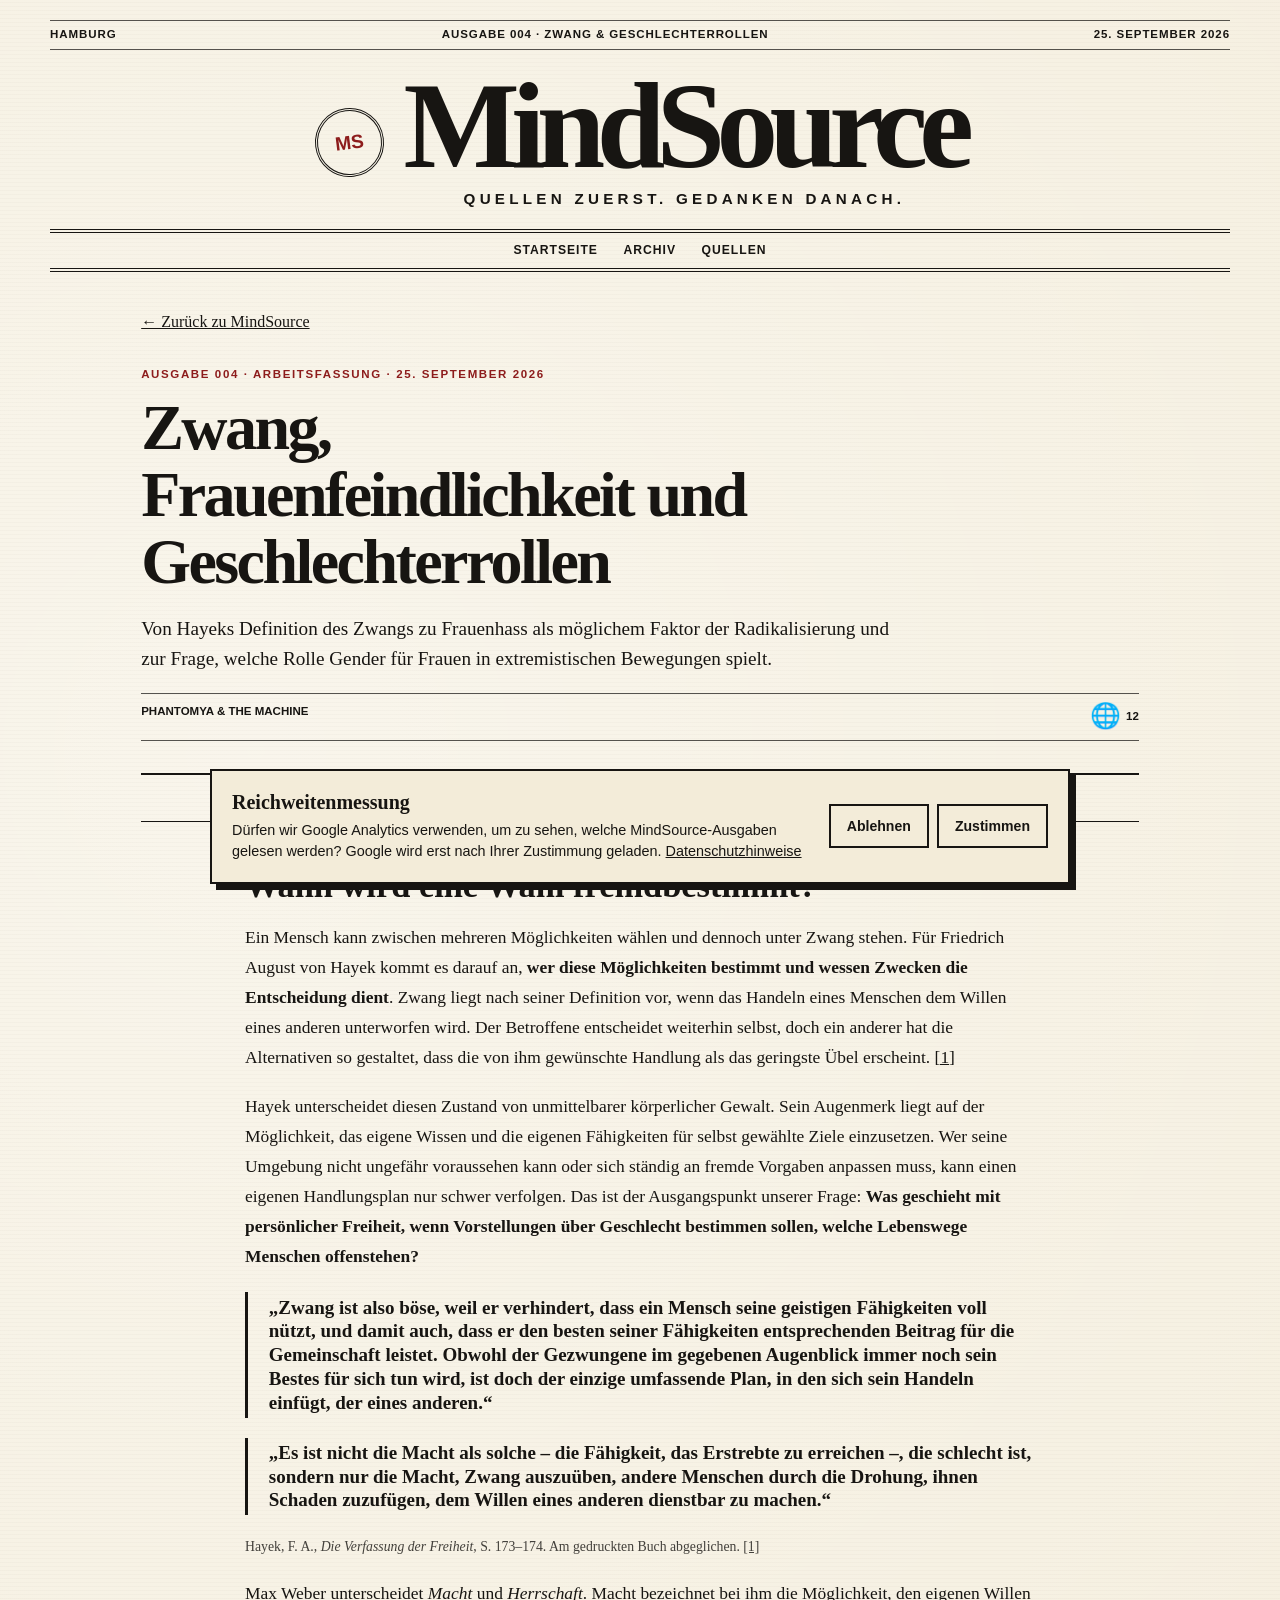
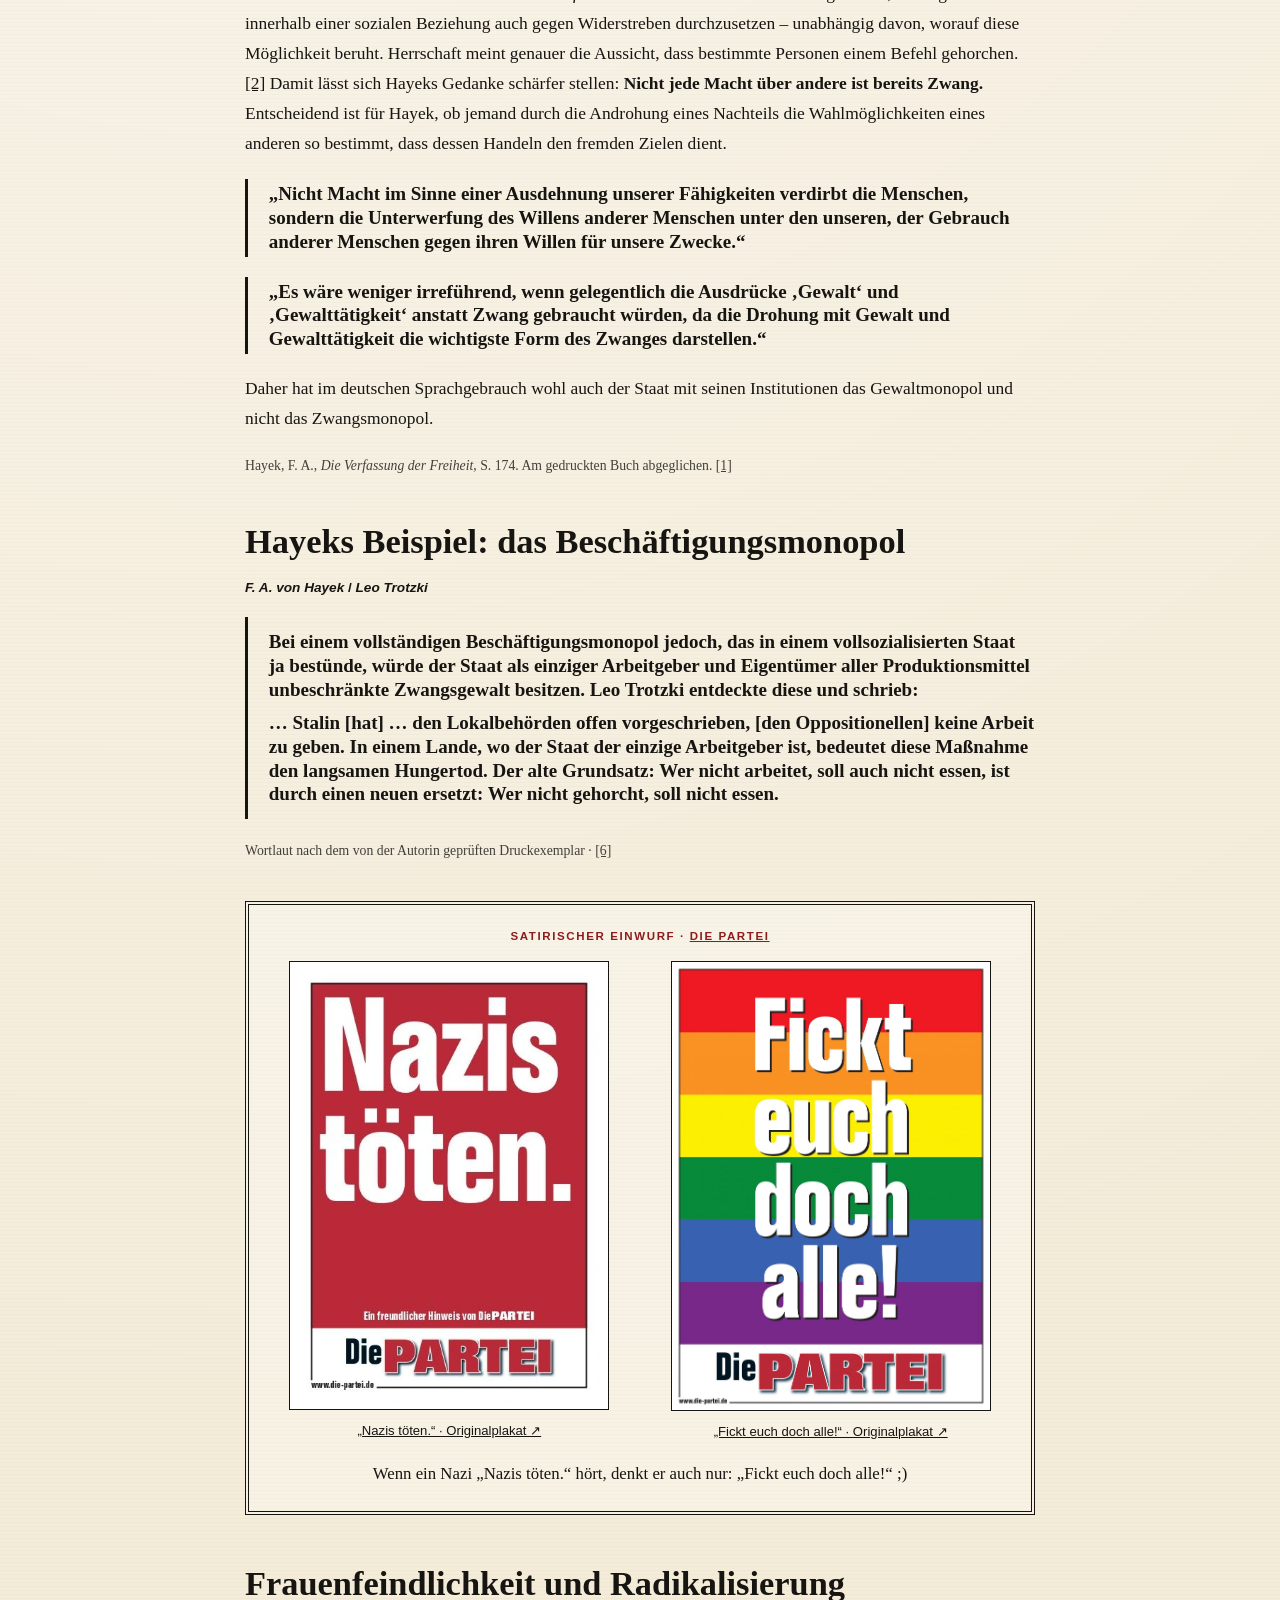
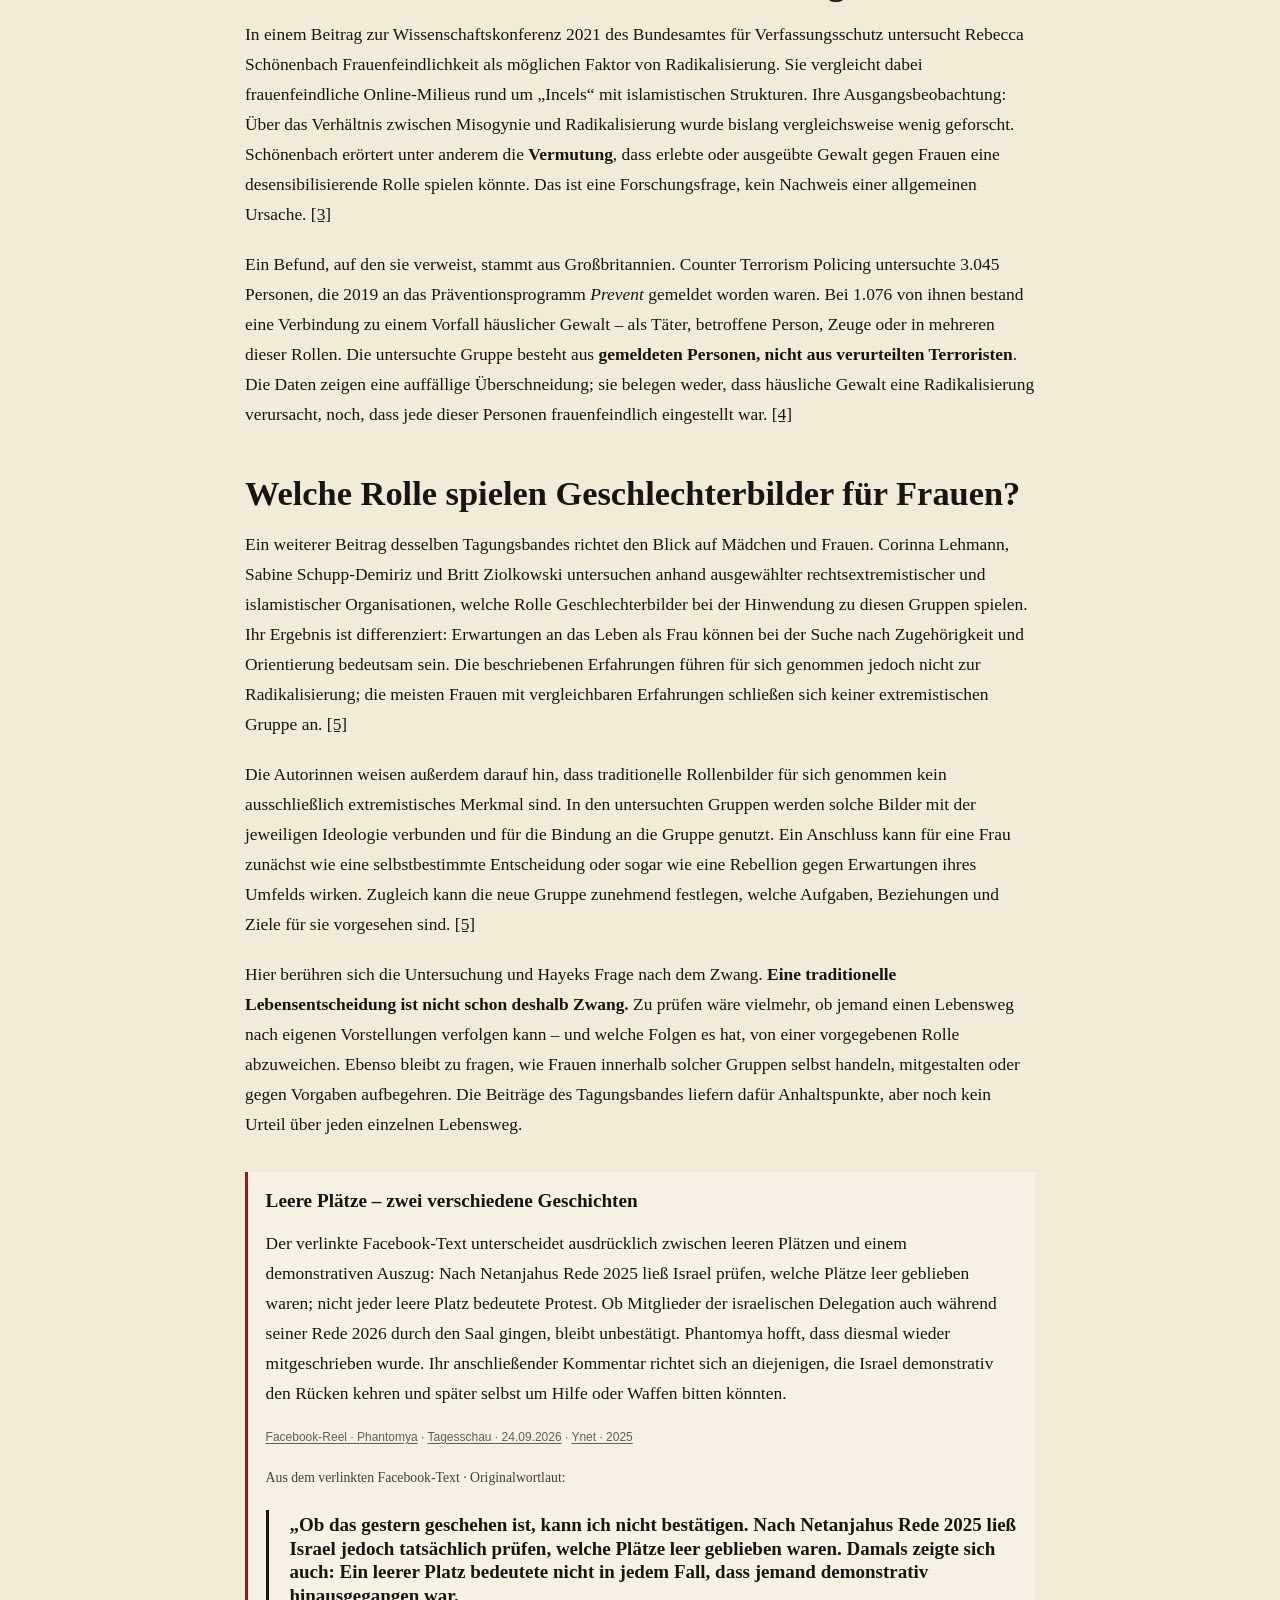
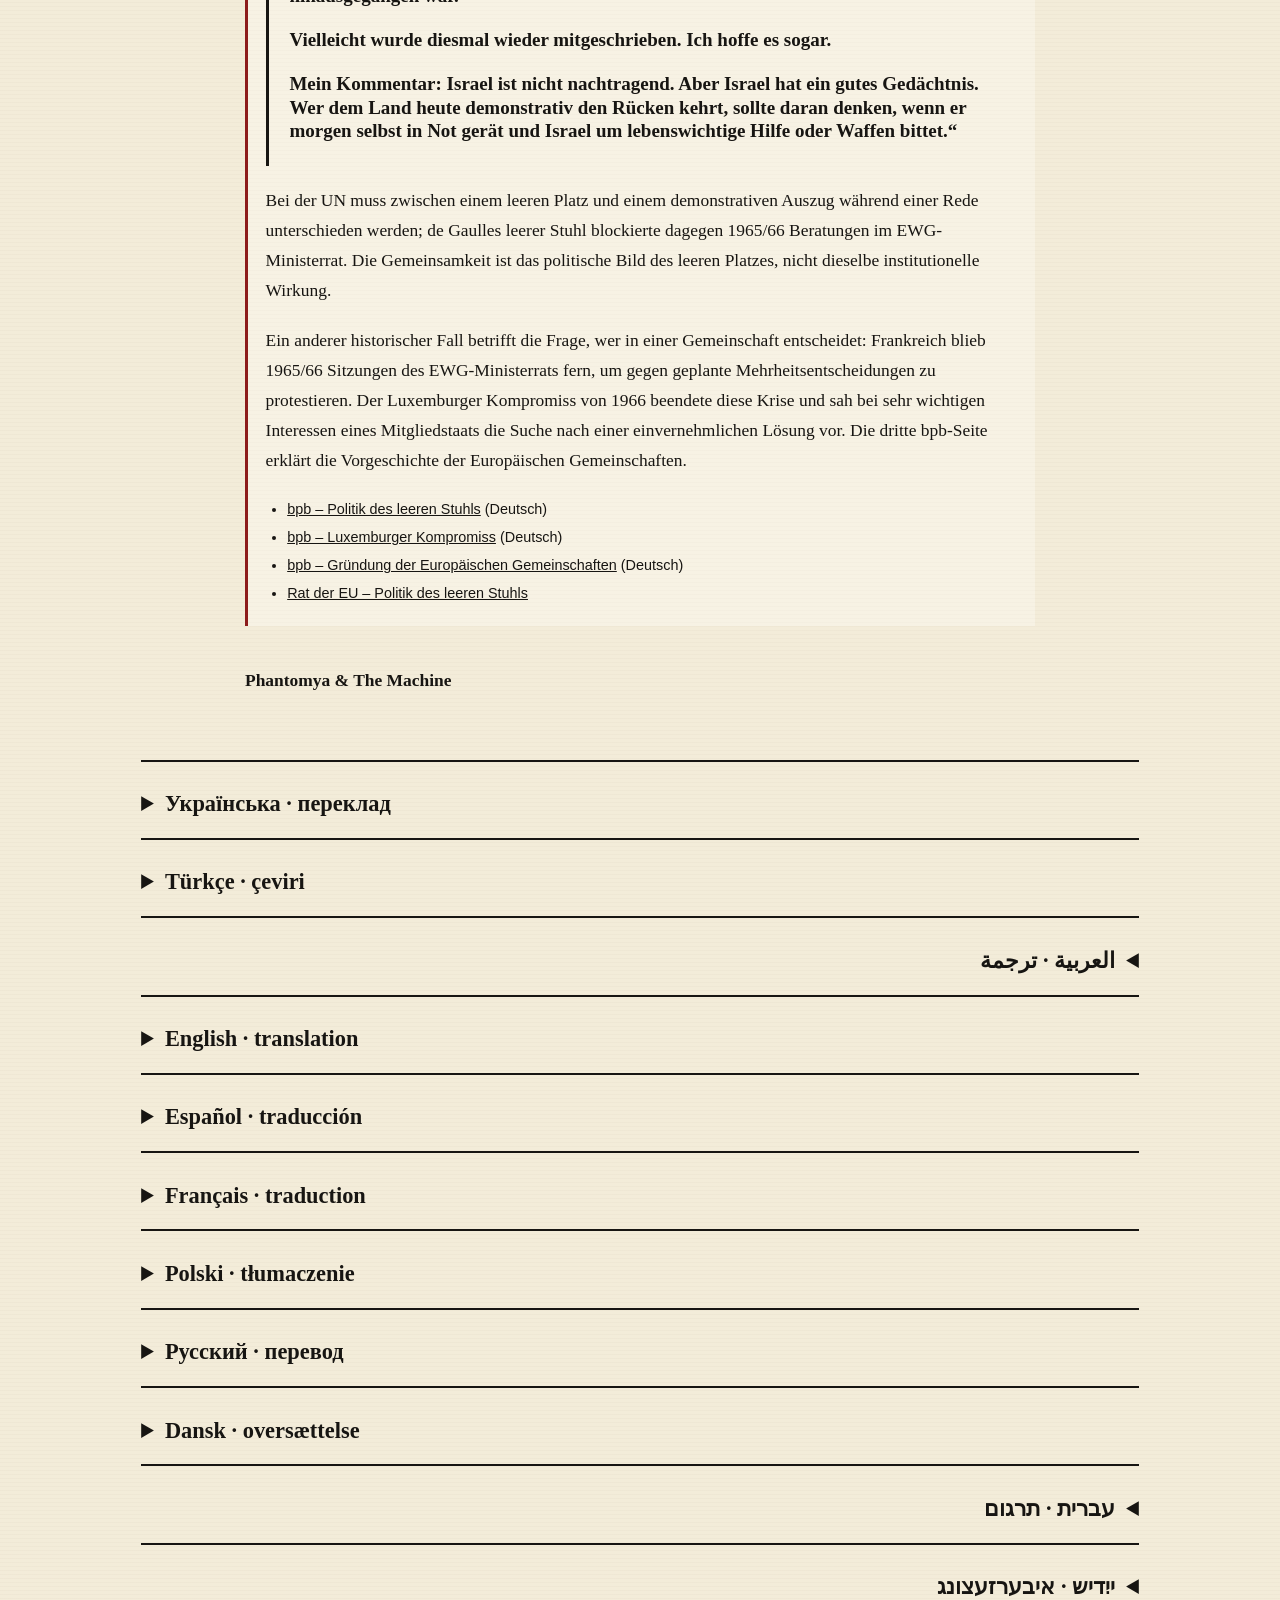
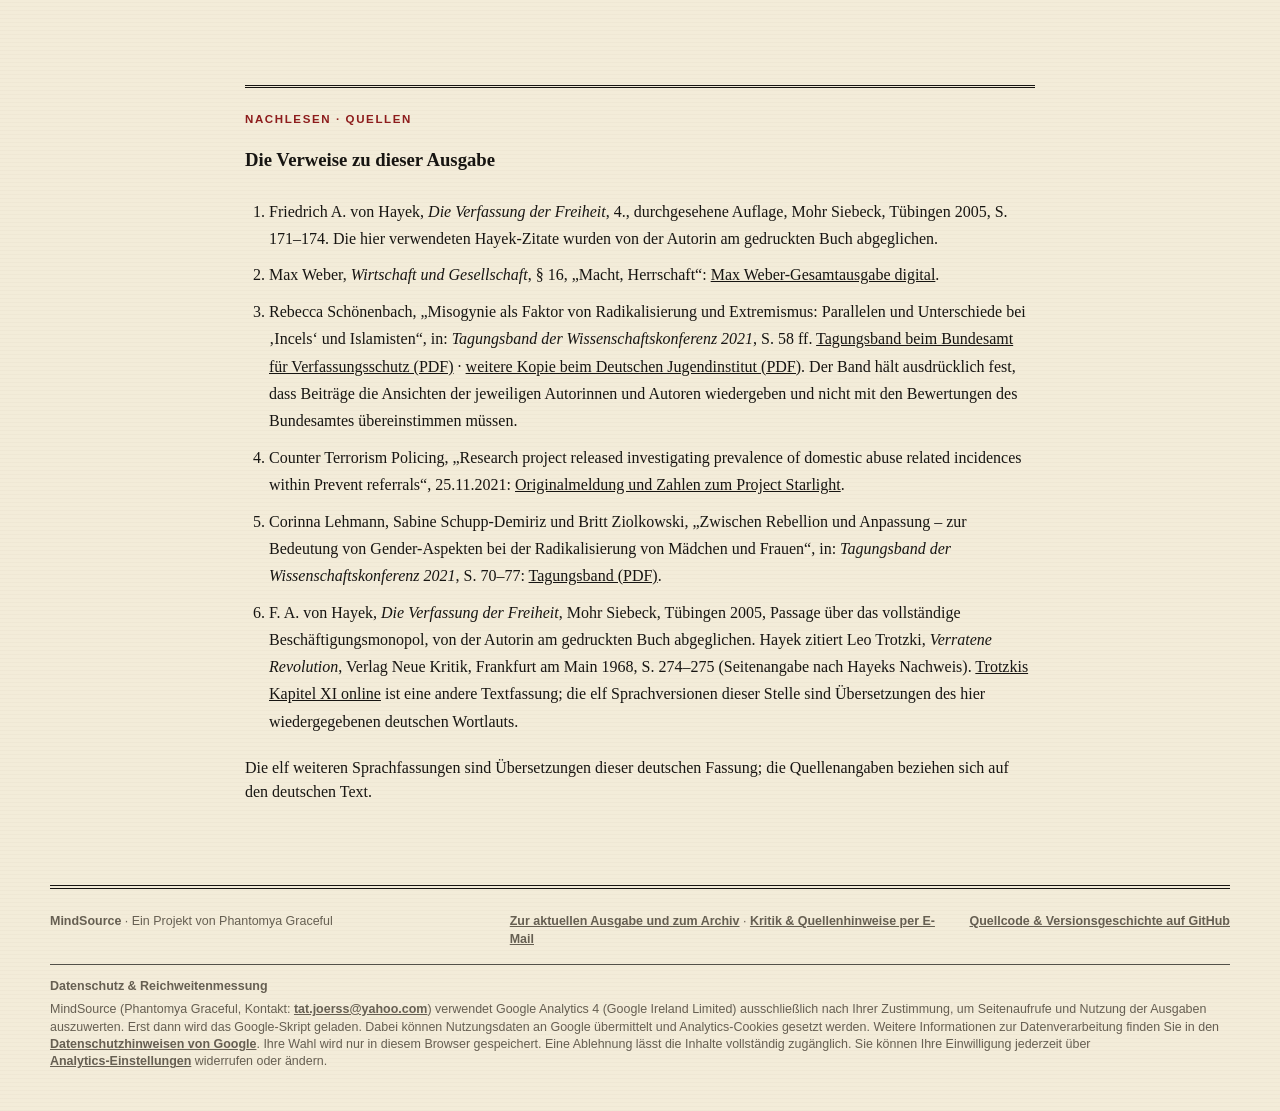
==== commit edce7bc0: "Show globe icon for twelve language versions of MindSource issue 004" ====
--- a/ausgabe-004.html
+++ b/ausgabe-004.html
@@ -6,7 +6,7 @@
   <meta name="description" content="MindSource Ausgabe 004: Hayeks Zwangsbegriff, Frauenfeindlichkeit und Geschlechterrollen in Radikalisierungsprozessen. In zwölf Sprachen.">
   <meta name="analytics-consent" content="opt-in">
   <title>Zwang, Frauenfeindlichkeit und Geschlechterrollen — MindSource 004</title>
-  <link rel="stylesheet" href="style.css?v=20260925-bpb-eu">
+  <link rel="stylesheet" href="style.css?v=20260925-globe">
   <style>
     .issue-four { max-width: 1100px; margin: 0 auto; padding: 2.4rem max(1rem, 4vw) 4rem; }
     .issue-four .return-link { display: inline-block; margin: 0 0 2rem; }
@@ -44,7 +44,7 @@
     <p class="eyebrow">Ausgabe 004 · Arbeitsfassung · 25. September 2026</p>
     <h2>Zwang, Frauenfeindlichkeit und Geschlechterrollen</h2>
     <p class="issue-intro">Von Hayeks Definition des Zwangs zu Frauenhass als möglichem Faktor der Radikalisierung und zur Frage, welche Rolle Gender für Frauen in extremistischen Bewegungen spielt.</p>
-    <div class="byline"><span>Phantomya &amp; The Machine</span><span>Deutsch · Українська · Türkçe · العربية · English · Español · Français · Polski · Русский · Dansk · עברית · ייִדיש</span></div>
+    <div class="byline"><span>Phantomya &amp; The Machine</span><a class="language-indicator" href="#sprachen" aria-label="Sprachauswahl / Choose language" title="Sprachauswahl / Choose language"><span class="language-indicator__globe" aria-hidden="true">🌐</span><span class="language-indicator__count" aria-hidden="true">12</span></a></div>
     <nav class="language-nav" id="sprachen" aria-label="Sprachfassungen"><a href="#deutsch">Deutsch</a><a href="#ukrainisch">Українська</a><a href="#tuerkisch">Türkçe</a><a href="#arabisch">العربية</a><a href="#englisch">English</a><a href="#spanisch">Español</a><a href="#franzoesisch">Français</a><a href="#polnisch">Polski</a><a href="#russisch">Русский</a><a href="#daenisch">Dansk</a><a href="#hebraeisch">עברית</a><a href="#jiddisch">ייִדיש</a></nav>
 
     <article class="issue-body" id="deutsch" lang="de">
--- a/style.css
+++ b/style.css
@@ -159,6 +159,18 @@
   font: 700 .72rem/1.3 Arial, sans-serif;
   text-transform: uppercase;
 }
+
+.language-indicator {
+  display: inline-flex;
+  align-items: center;
+  gap: .3rem;
+  color: inherit;
+  text-decoration: none;
+  white-space: nowrap;
+}
+.language-indicator:hover, .language-indicator:focus-visible { text-decoration: underline; }
+.language-indicator__globe { font: 1.55rem/1 Arial, sans-serif; }
+.language-indicator__count { font: 800 .72rem/1 Arial, sans-serif; }
 
 .newspaper-grid {
   display: grid;
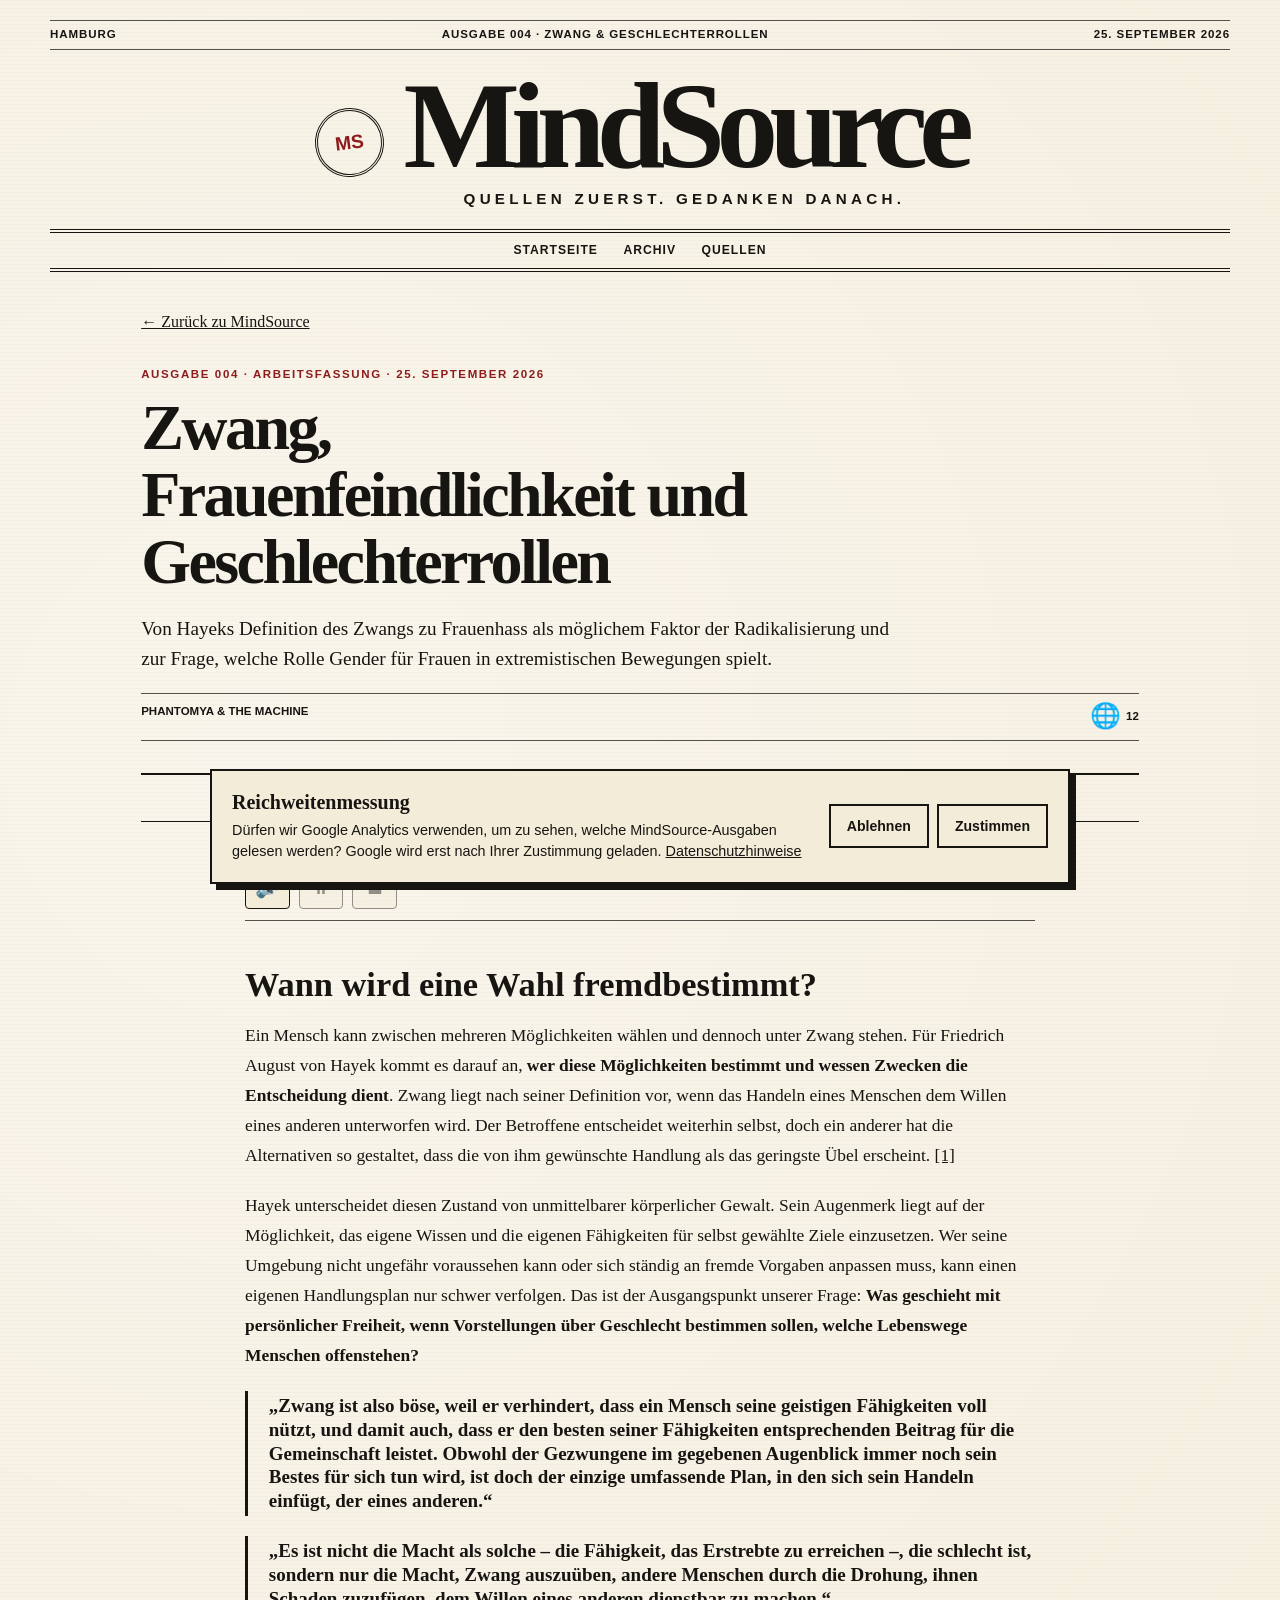
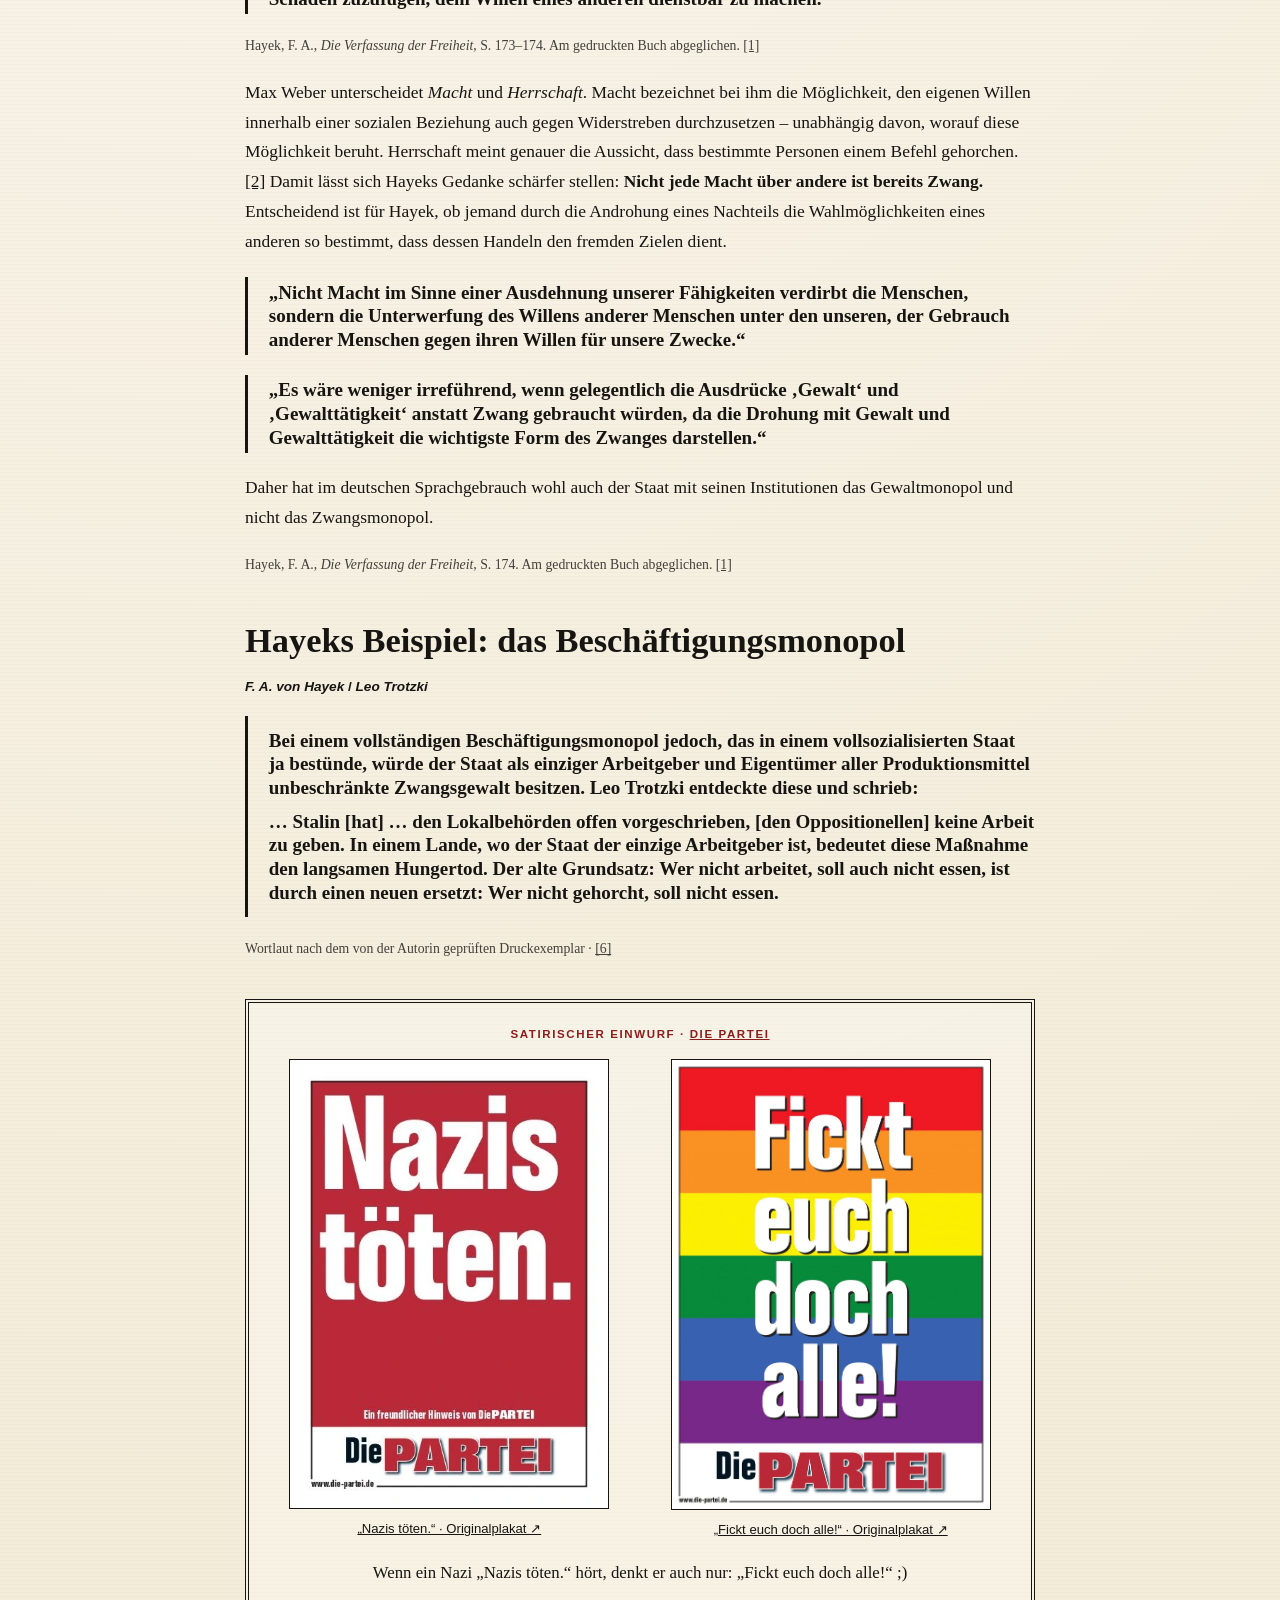
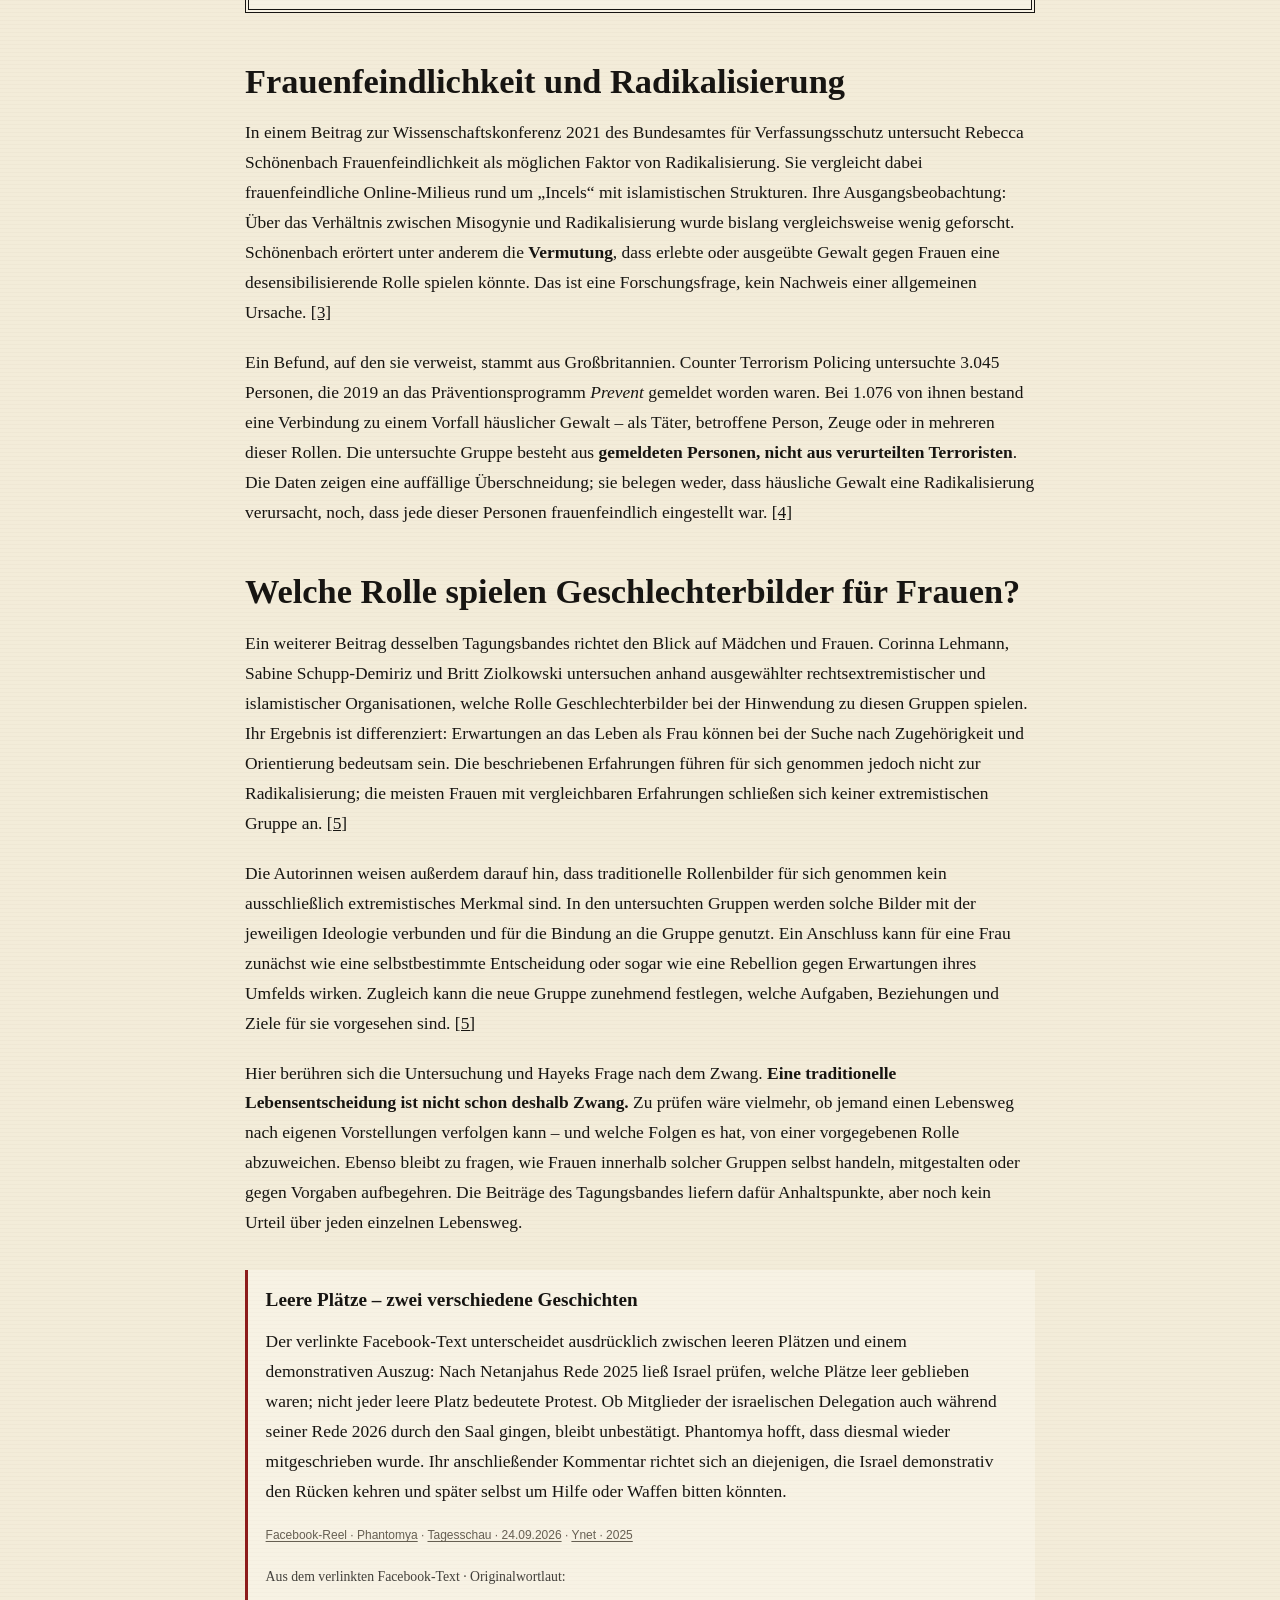
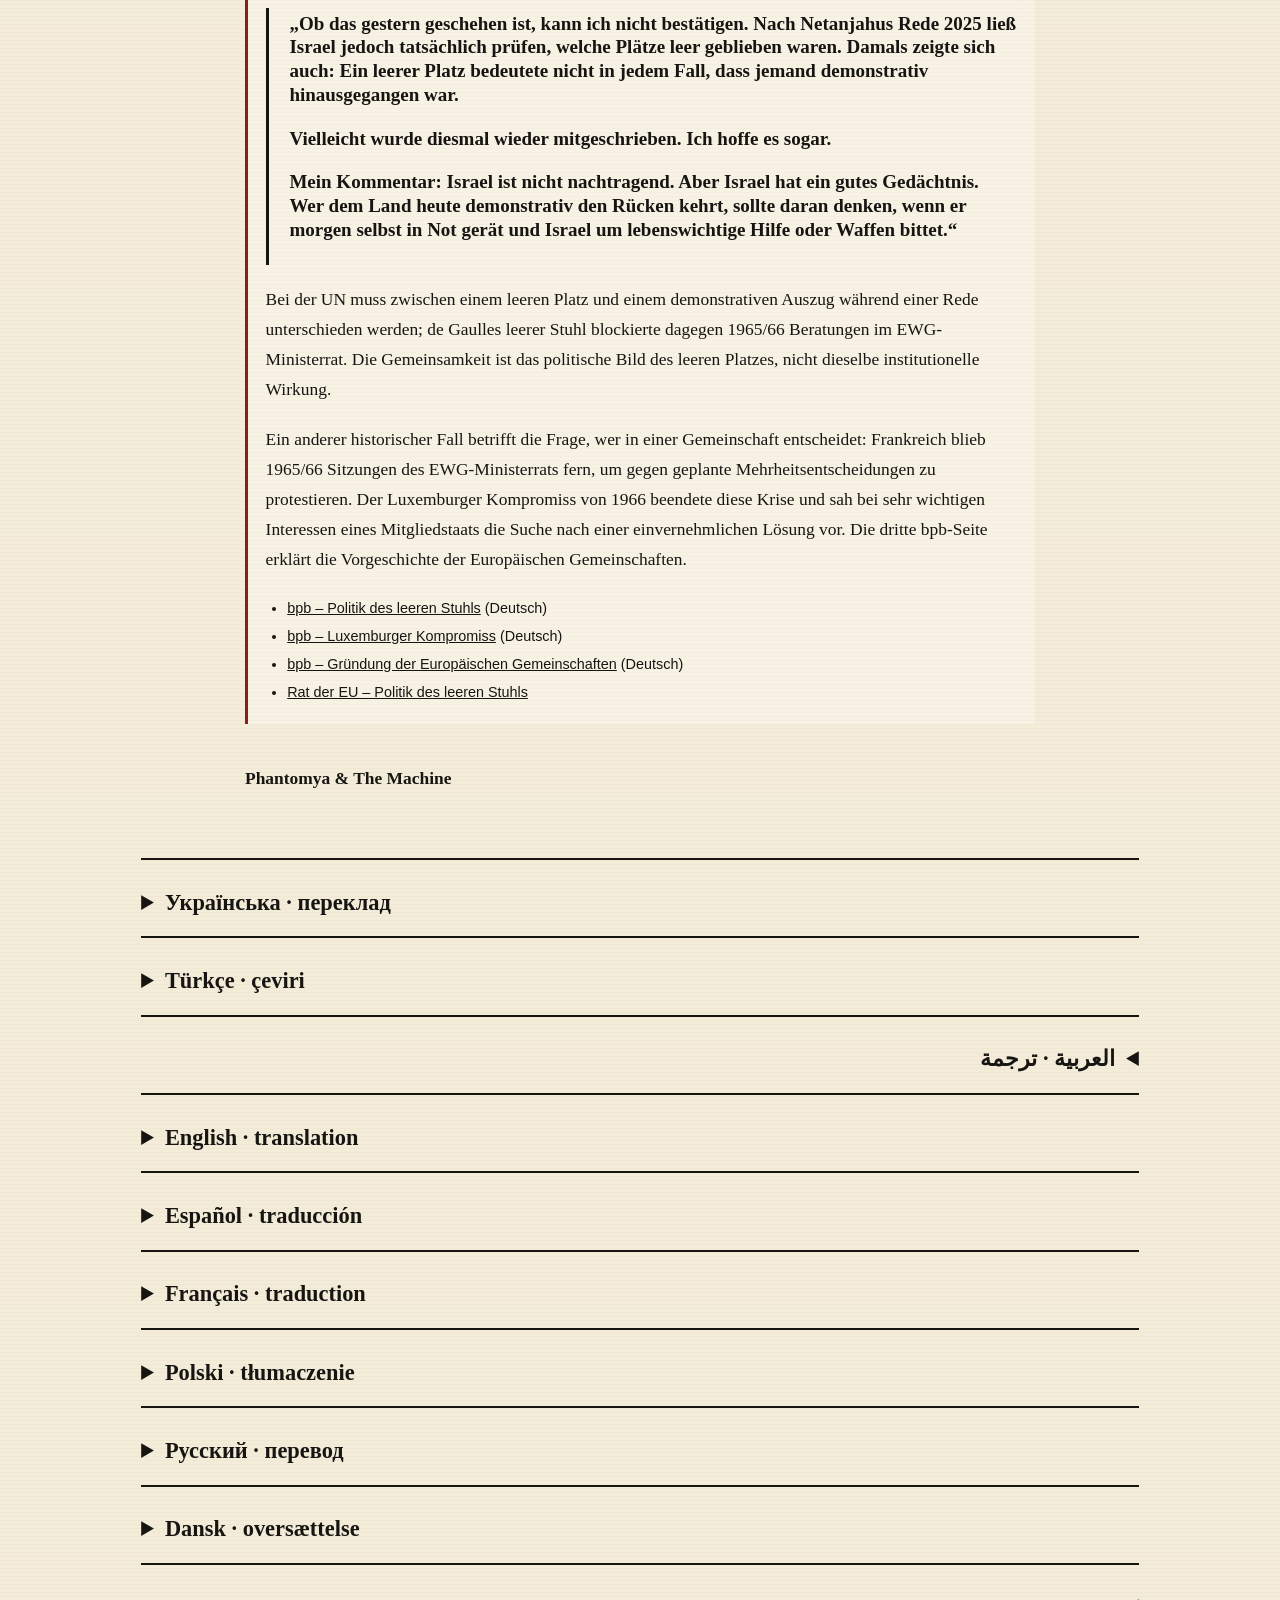
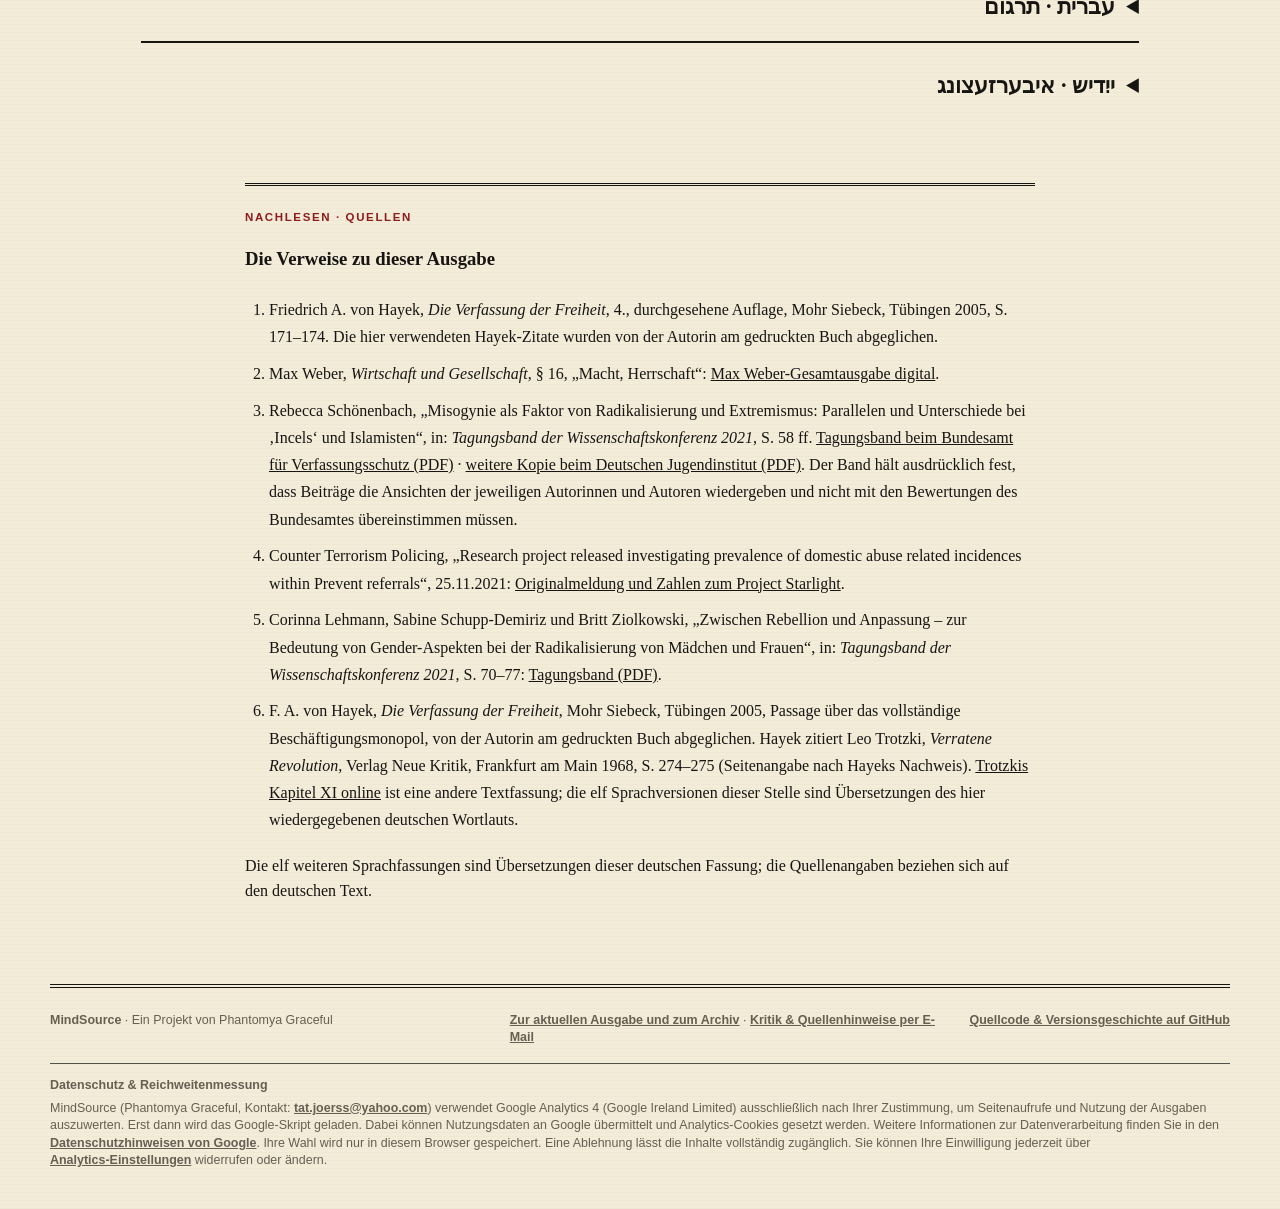
==== commit aaa97407: "Add browser read-aloud controls for all twelve issue 004 languages" ====
--- a/ausgabe-004.html
+++ b/ausgabe-004.html
@@ -6,7 +6,7 @@
   <meta name="description" content="MindSource Ausgabe 004: Hayeks Zwangsbegriff, Frauenfeindlichkeit und Geschlechterrollen in Radikalisierungsprozessen. In zwölf Sprachen.">
   <meta name="analytics-consent" content="opt-in">
   <title>Zwang, Frauenfeindlichkeit und Geschlechterrollen — MindSource 004</title>
-  <link rel="stylesheet" href="style.css?v=20260925-globe">
+  <link rel="stylesheet" href="style.css?v=20260925-audio">
   <style>
     .issue-four { max-width: 1100px; margin: 0 auto; padding: 2.4rem max(1rem, 4vw) 4rem; }
     .issue-four .return-link { display: inline-block; margin: 0 0 2rem; }
@@ -627,6 +627,7 @@
     <div class="analytics-actions"><button type="button" id="analytics-reject">Ablehnen</button><button type="button" id="analytics-accept">Zustimmen</button></div>
   </section>
   <script src="analytics.js?v=20260923" defer></script>
+  <script src="read-aloud.js?v=20260925" defer></script>
   <script>
     function openTranslationAtHash() {
       const target = document.getElementById(decodeURIComponent(location.hash.slice(1)));
--- a/style.css
+++ b/style.css
@@ -171,6 +171,33 @@
 .language-indicator:hover, .language-indicator:focus-visible { text-decoration: underline; }
 .language-indicator__globe { font: 1.55rem/1 Arial, sans-serif; }
 .language-indicator__count { font: 800 .72rem/1 Arial, sans-serif; }
+
+.listen-controls {
+  display: flex;
+  align-items: center;
+  flex-wrap: wrap;
+  gap: .55rem;
+  margin: 0 0 1.8rem;
+  padding: .65rem 0;
+  border-bottom: 1px solid var(--rule);
+}
+.listen-controls button {
+  min-width: 2.8rem;
+  min-height: 2.8rem;
+  border: 1px solid var(--ink);
+  border-radius: .25rem;
+  background: var(--paper);
+  color: var(--ink);
+  font: 1.25rem/1 Arial, sans-serif;
+  cursor: pointer;
+}
+.listen-controls button:hover, .listen-controls button:focus-visible {
+  background: var(--ink);
+  color: var(--paper);
+}
+.listen-controls button:disabled { opacity: .45; cursor: default; }
+.listen-controls .listen-status { font: .8rem/1.4 Arial, sans-serif; }
+@media print { .listen-controls { display: none; } }
 
 .newspaper-grid {
   display: grid;
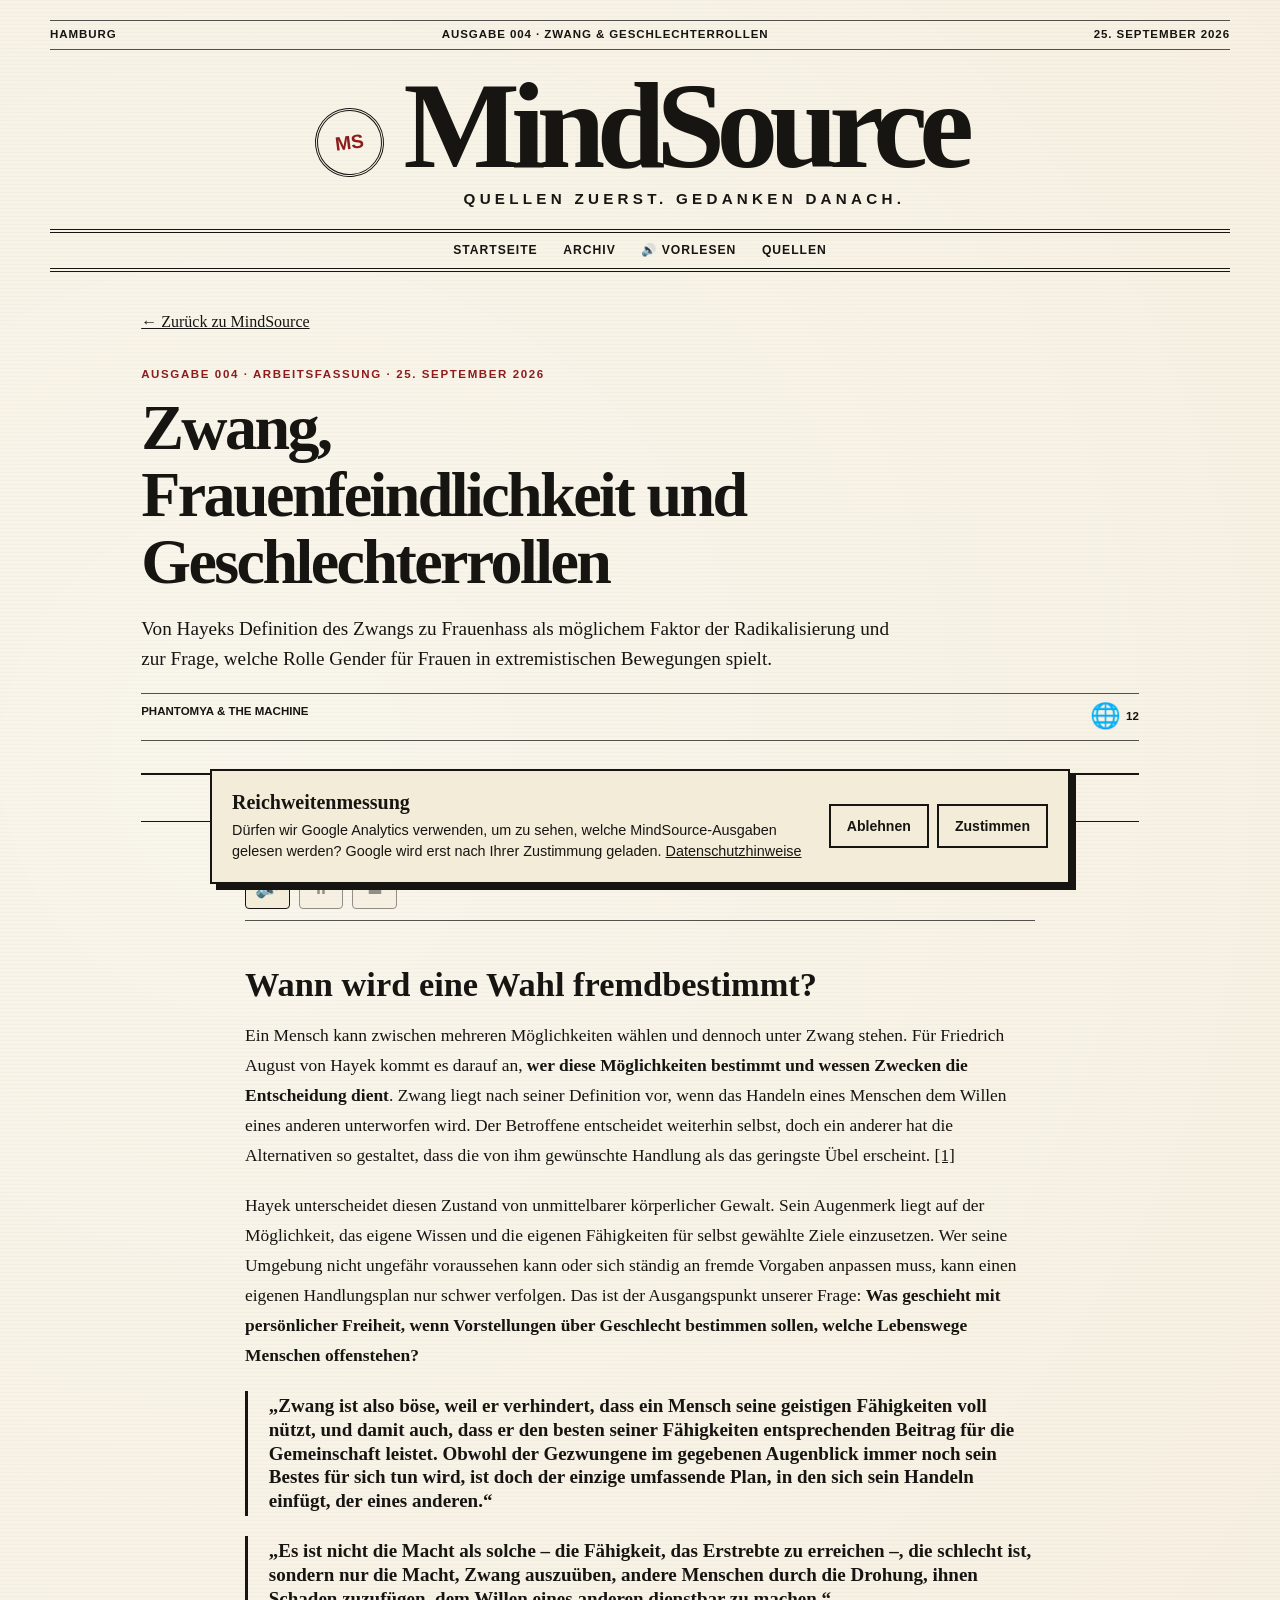
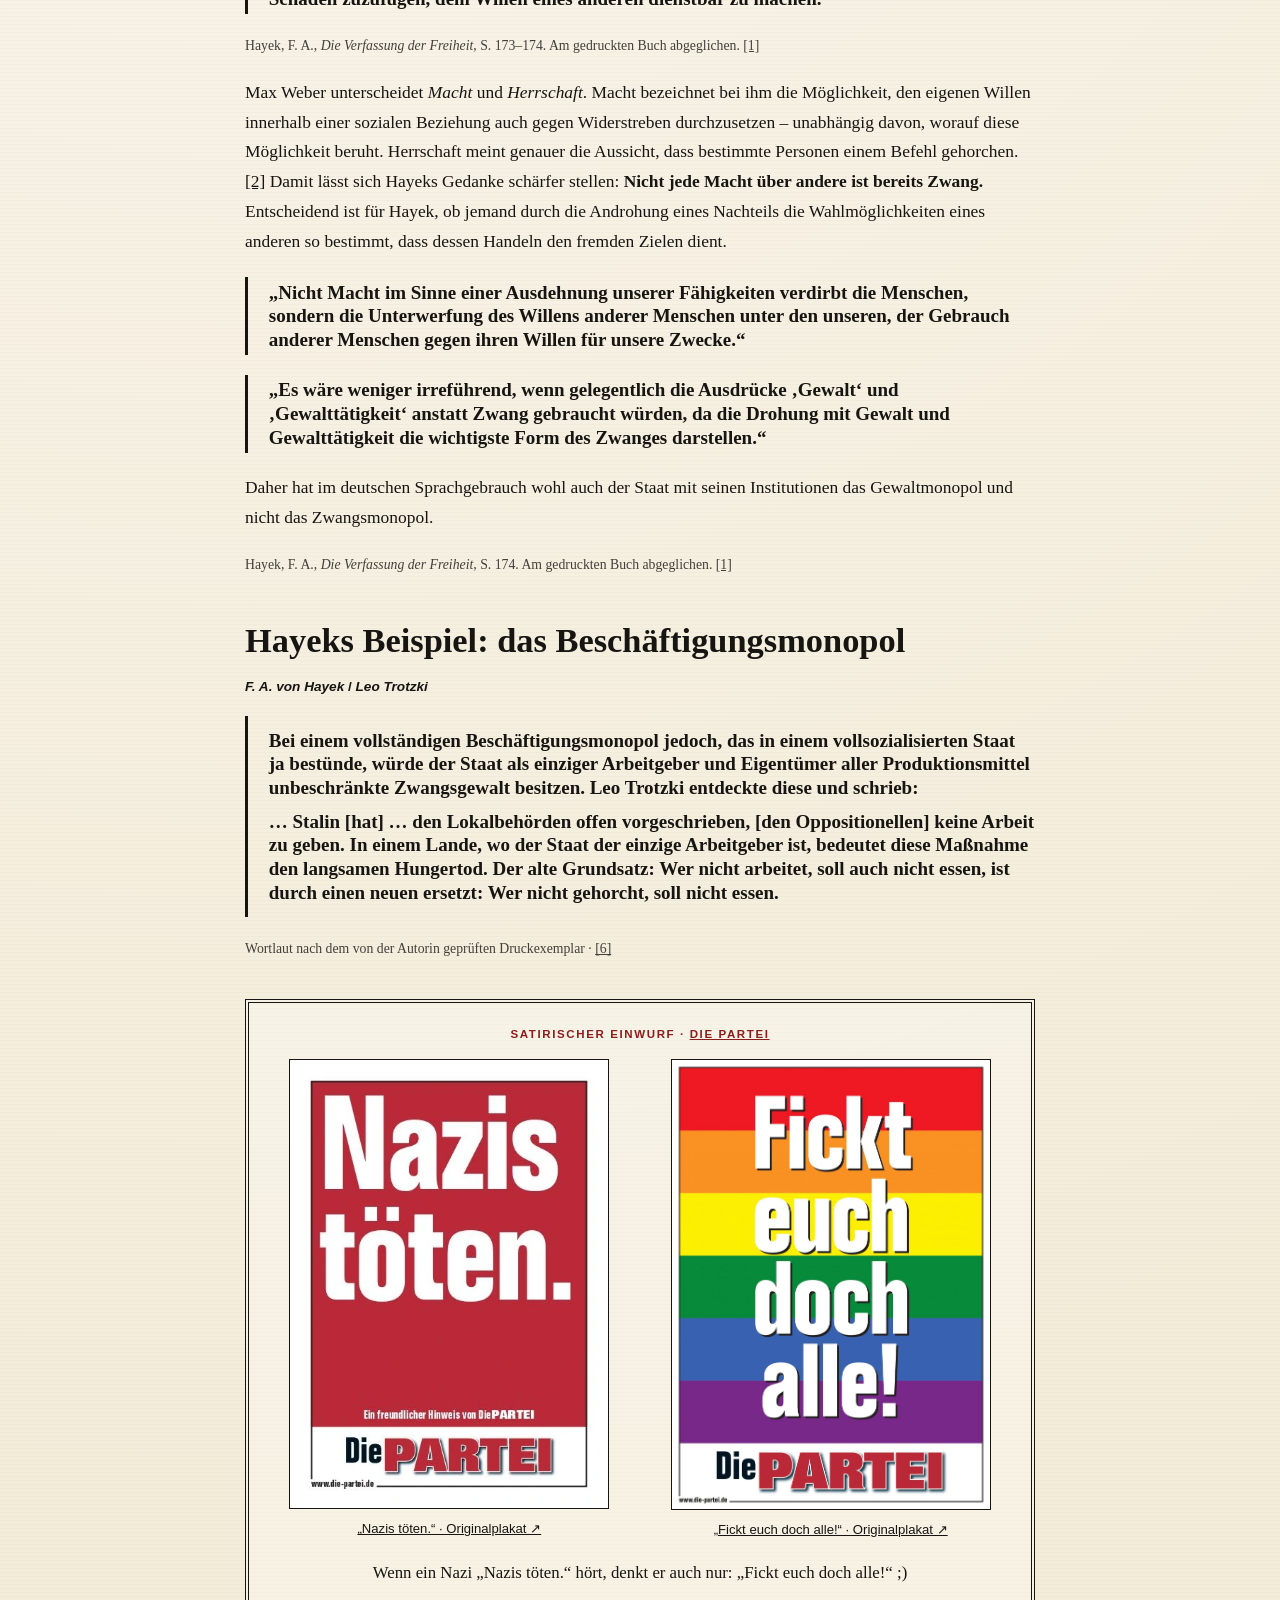
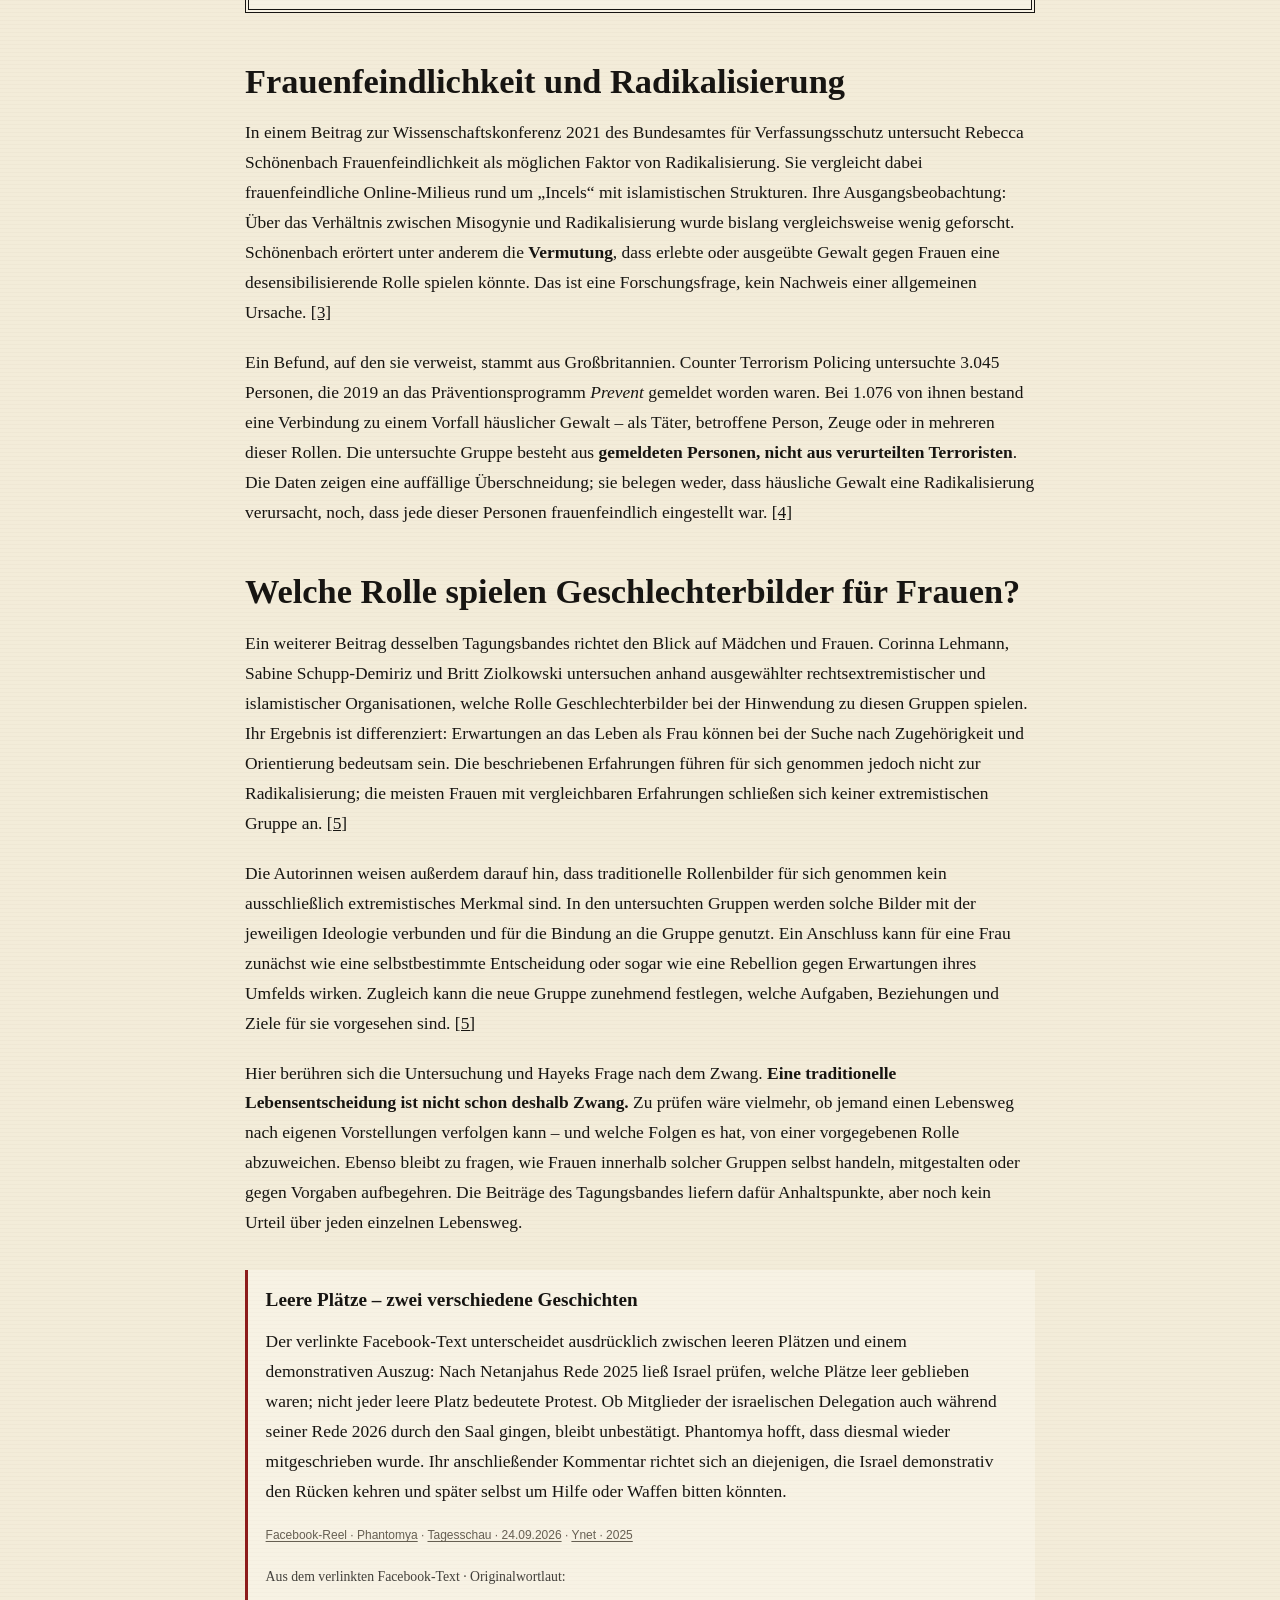
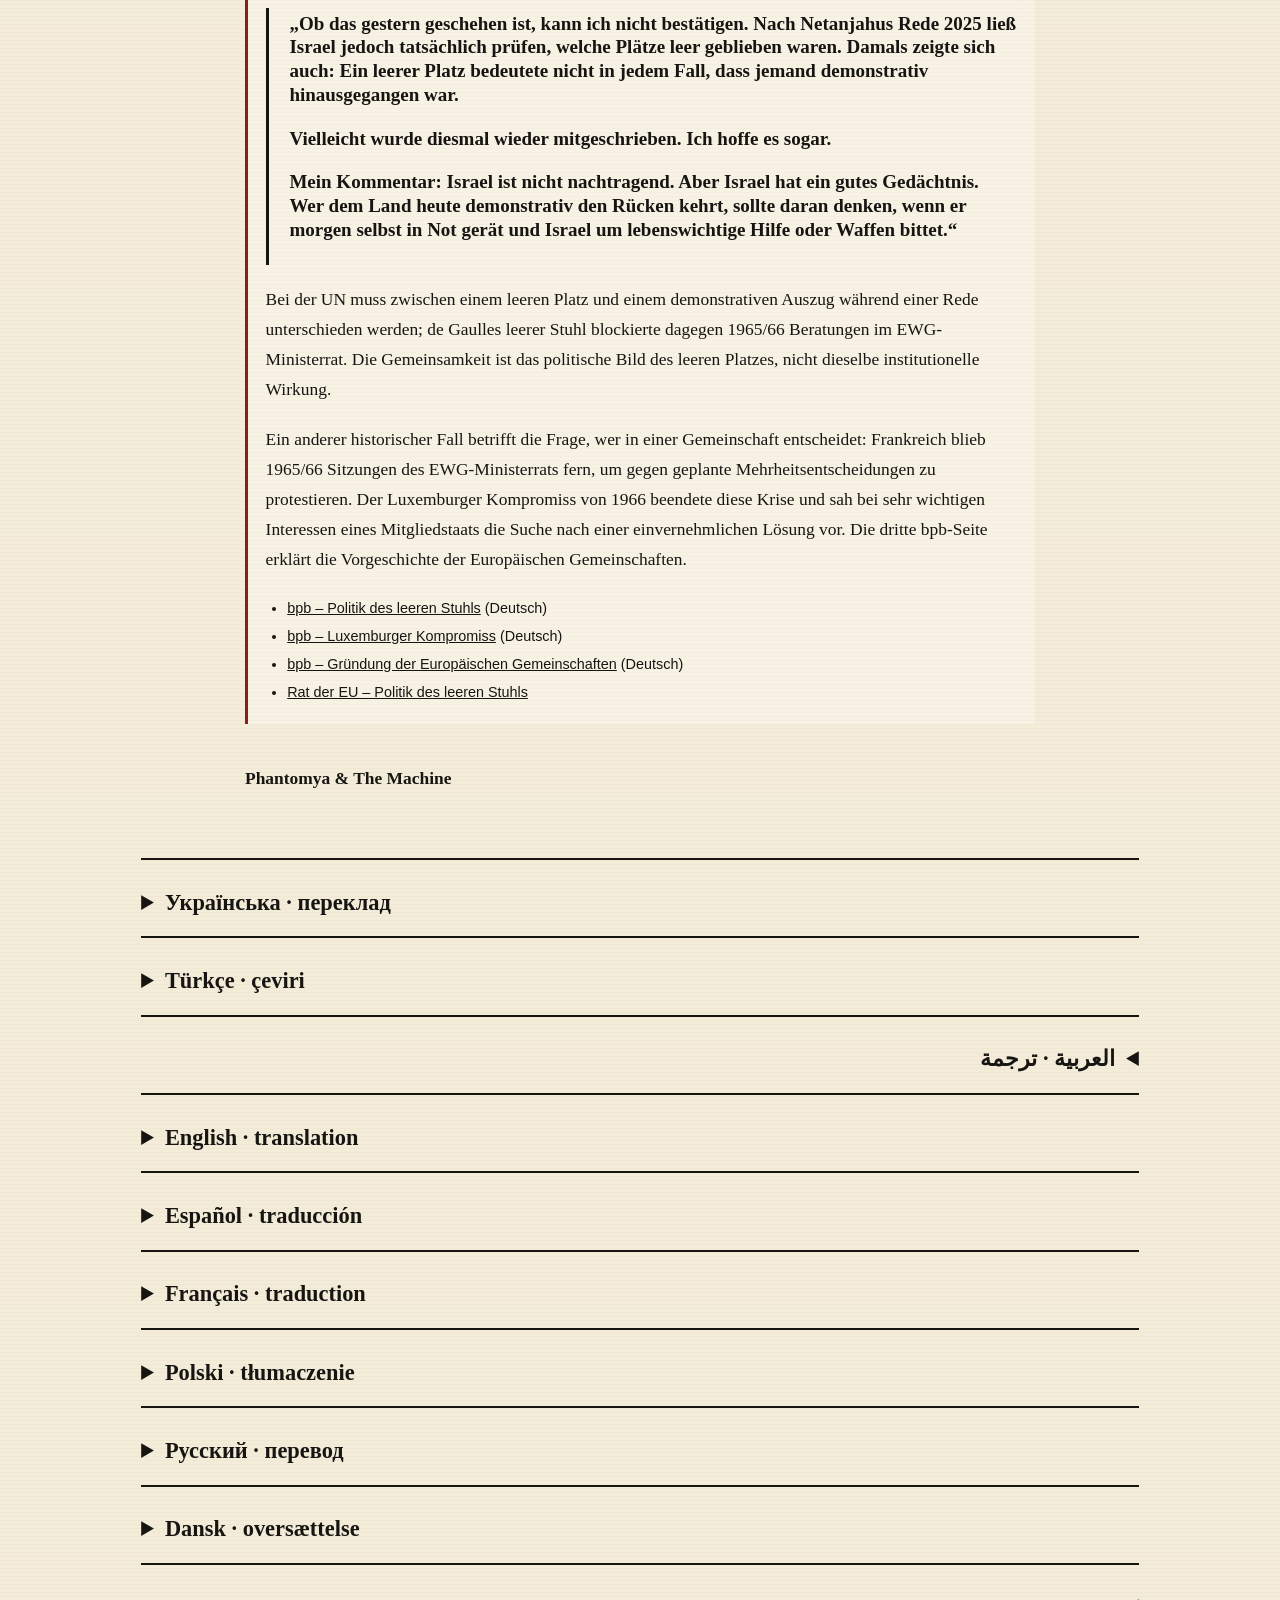
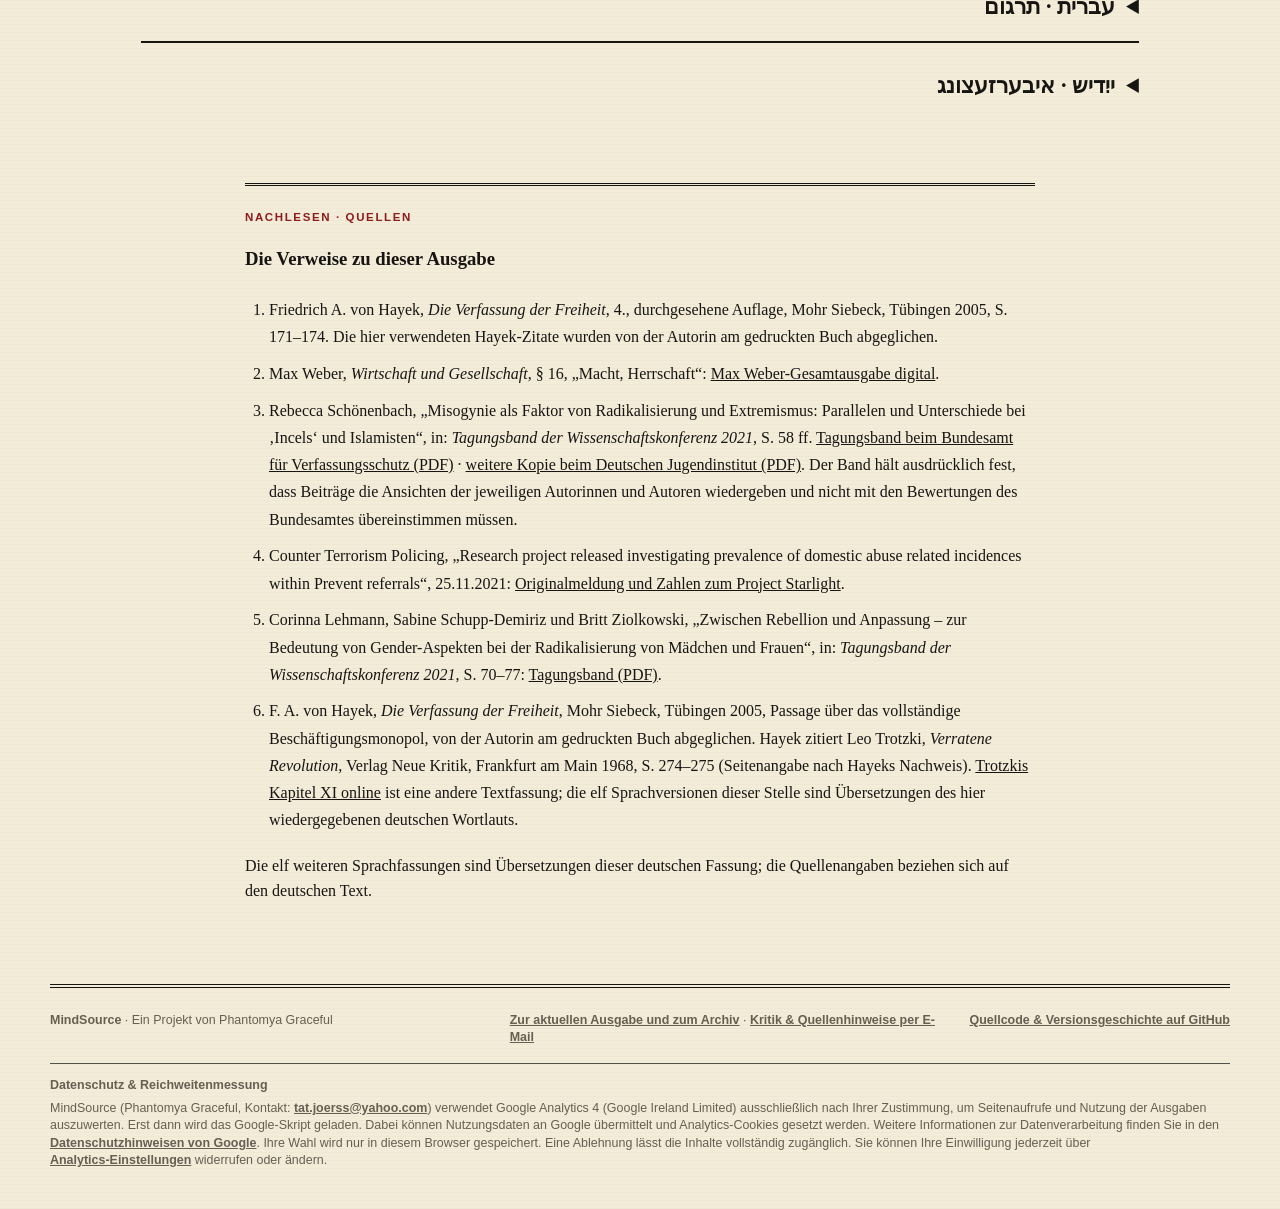
==== commit d9f47300: "Expose accessible read-aloud links and language names" ====
--- a/ausgabe-004.html
+++ b/ausgabe-004.html
@@ -6,7 +6,7 @@
   <meta name="description" content="MindSource Ausgabe 004: Hayeks Zwangsbegriff, Frauenfeindlichkeit und Geschlechterrollen in Radikalisierungsprozessen. In zwölf Sprachen.">
   <meta name="analytics-consent" content="opt-in">
   <title>Zwang, Frauenfeindlichkeit und Geschlechterrollen — MindSource 004</title>
-  <link rel="stylesheet" href="style.css?v=20260925-audio">
+  <link rel="stylesheet" href="style.css?v=20260925-audio-nav">
   <style>
     .issue-four { max-width: 1100px; margin: 0 auto; padding: 2.4rem max(1rem, 4vw) 4rem; }
     .issue-four .return-link { display: inline-block; margin: 0 0 2rem; }
@@ -34,10 +34,11 @@
 </head>
 <body>
   <a class="skip-link" href="#inhalt">Zum Inhalt</a>
+  <a class="skip-link" href="#vorlesen">Zur Vorlesefunktion</a>
   <header class="masthead">
     <div class="utility-line"><span>Hamburg</span><span>Ausgabe 004 · Zwang &amp; Geschlechterrollen</span><span>25. September 2026</span></div>
     <div class="brand-row"><p class="edition-mark" aria-hidden="true">MS</p><div><h1>MindSource</h1><p class="claim">Quellen zuerst. Gedanken danach.</p></div></div>
-    <nav aria-label="Hauptnavigation"><a href="index.html">Startseite</a><a href="index.html#archiv">Archiv</a><a href="#quellen">Quellen</a></nav>
+    <nav aria-label="Hauptnavigation"><a href="index.html">Startseite</a><a href="index.html#archiv">Archiv</a><a href="#vorlesen">🔊 Vorlesen</a><a href="#quellen">Quellen</a></nav>
   </header>
   <main id="inhalt" class="issue-four">
     <a class="return-link" href="index.html">← Zurück zu MindSource</a>
@@ -45,9 +46,10 @@
     <h2>Zwang, Frauenfeindlichkeit und Geschlechterrollen</h2>
     <p class="issue-intro">Von Hayeks Definition des Zwangs zu Frauenhass als möglichem Faktor der Radikalisierung und zur Frage, welche Rolle Gender für Frauen in extremistischen Bewegungen spielt.</p>
     <div class="byline"><span>Phantomya &amp; The Machine</span><a class="language-indicator" href="#sprachen" aria-label="Sprachauswahl / Choose language" title="Sprachauswahl / Choose language"><span class="language-indicator__globe" aria-hidden="true">🌐</span><span class="language-indicator__count" aria-hidden="true">12</span></a></div>
-    <nav class="language-nav" id="sprachen" aria-label="Sprachfassungen"><a href="#deutsch">Deutsch</a><a href="#ukrainisch">Українська</a><a href="#tuerkisch">Türkçe</a><a href="#arabisch">العربية</a><a href="#englisch">English</a><a href="#spanisch">Español</a><a href="#franzoesisch">Français</a><a href="#polnisch">Polski</a><a href="#russisch">Русский</a><a href="#daenisch">Dansk</a><a href="#hebraeisch">עברית</a><a href="#jiddisch">ייִדיש</a></nav>
+    <nav class="language-nav" id="sprachen" aria-label="Sprachfassungen"><a href="#deutsch" lang="de">Deutsch</a><a href="#ukrainisch" lang="uk">Українська</a><a href="#tuerkisch" lang="tr">Türkçe</a><a href="#arabisch" lang="ar">العربية</a><a href="#englisch" lang="en">English</a><a href="#spanisch" lang="es">Español</a><a href="#franzoesisch" lang="fr">Français</a><a href="#polnisch" lang="pl">Polski</a><a href="#russisch" lang="ru">Русский</a><a href="#daenisch" lang="da">Dansk</a><a href="#hebraeisch" lang="he">עברית</a><a href="#jiddisch" lang="yi">ייִדיש</a></nav>
 
     <article class="issue-body" id="deutsch" lang="de">
+      <div id="vorlesen" role="region" aria-label="Vorlesefunktion" tabindex="-1"></div>
       <h3>Wann wird eine Wahl fremdbestimmt?</h3>
       <p>Ein Mensch kann zwischen mehreren Möglichkeiten wählen und dennoch unter Zwang stehen. Für Friedrich August von Hayek kommt es darauf an, <strong>wer diese Möglichkeiten bestimmt und wessen Zwecken die Entscheidung dient</strong>. Zwang liegt nach seiner Definition vor, wenn das Handeln eines Menschen dem Willen eines anderen unterworfen wird. Der Betroffene entscheidet weiterhin selbst, doch ein anderer hat die Alternativen so gestaltet, dass die von ihm gewünschte Handlung als das geringste Übel erscheint. <a href="#quelle-1">[1]</a></p>
       <p>Hayek unterscheidet diesen Zustand von unmittelbarer körperlicher Gewalt. Sein Augenmerk liegt auf der Möglichkeit, das eigene Wissen und die eigenen Fähigkeiten für selbst gewählte Ziele einzusetzen. Wer seine Umgebung nicht ungefähr voraussehen kann oder sich ständig an fremde Vorgaben anpassen muss, kann einen eigenen Handlungsplan nur schwer verfolgen. Das ist der Ausgangspunkt unserer Frage: <strong>Was geschieht mit persönlicher Freiheit, wenn Vorstellungen über Geschlecht bestimmen sollen, welche Lebenswege Menschen offenstehen?</strong></p>
--- a/style.css
+++ b/style.css
@@ -23,6 +23,7 @@
 }
 
 a { color: inherit; }
+a:focus-visible, button:focus-visible { outline: 3px solid var(--accent); outline-offset: 3px; }
 
 .skip-link {
   position: fixed;
